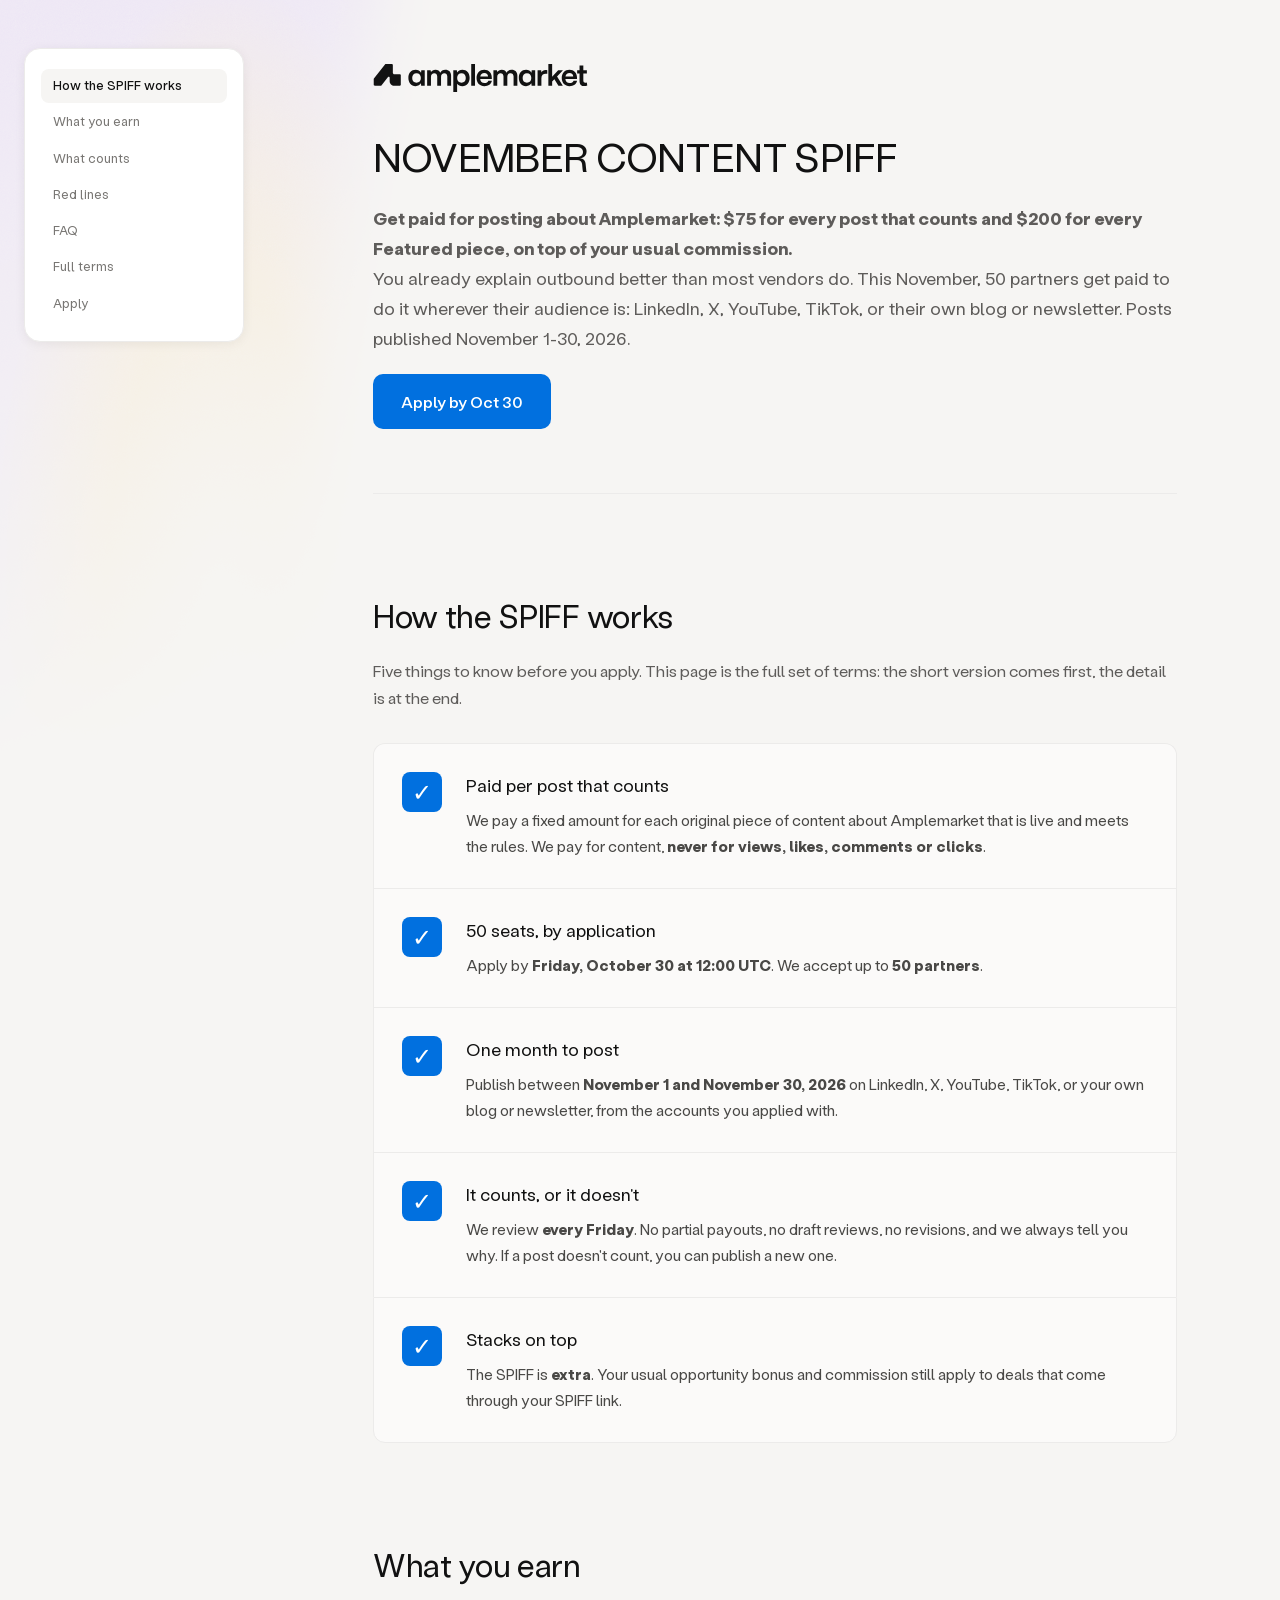
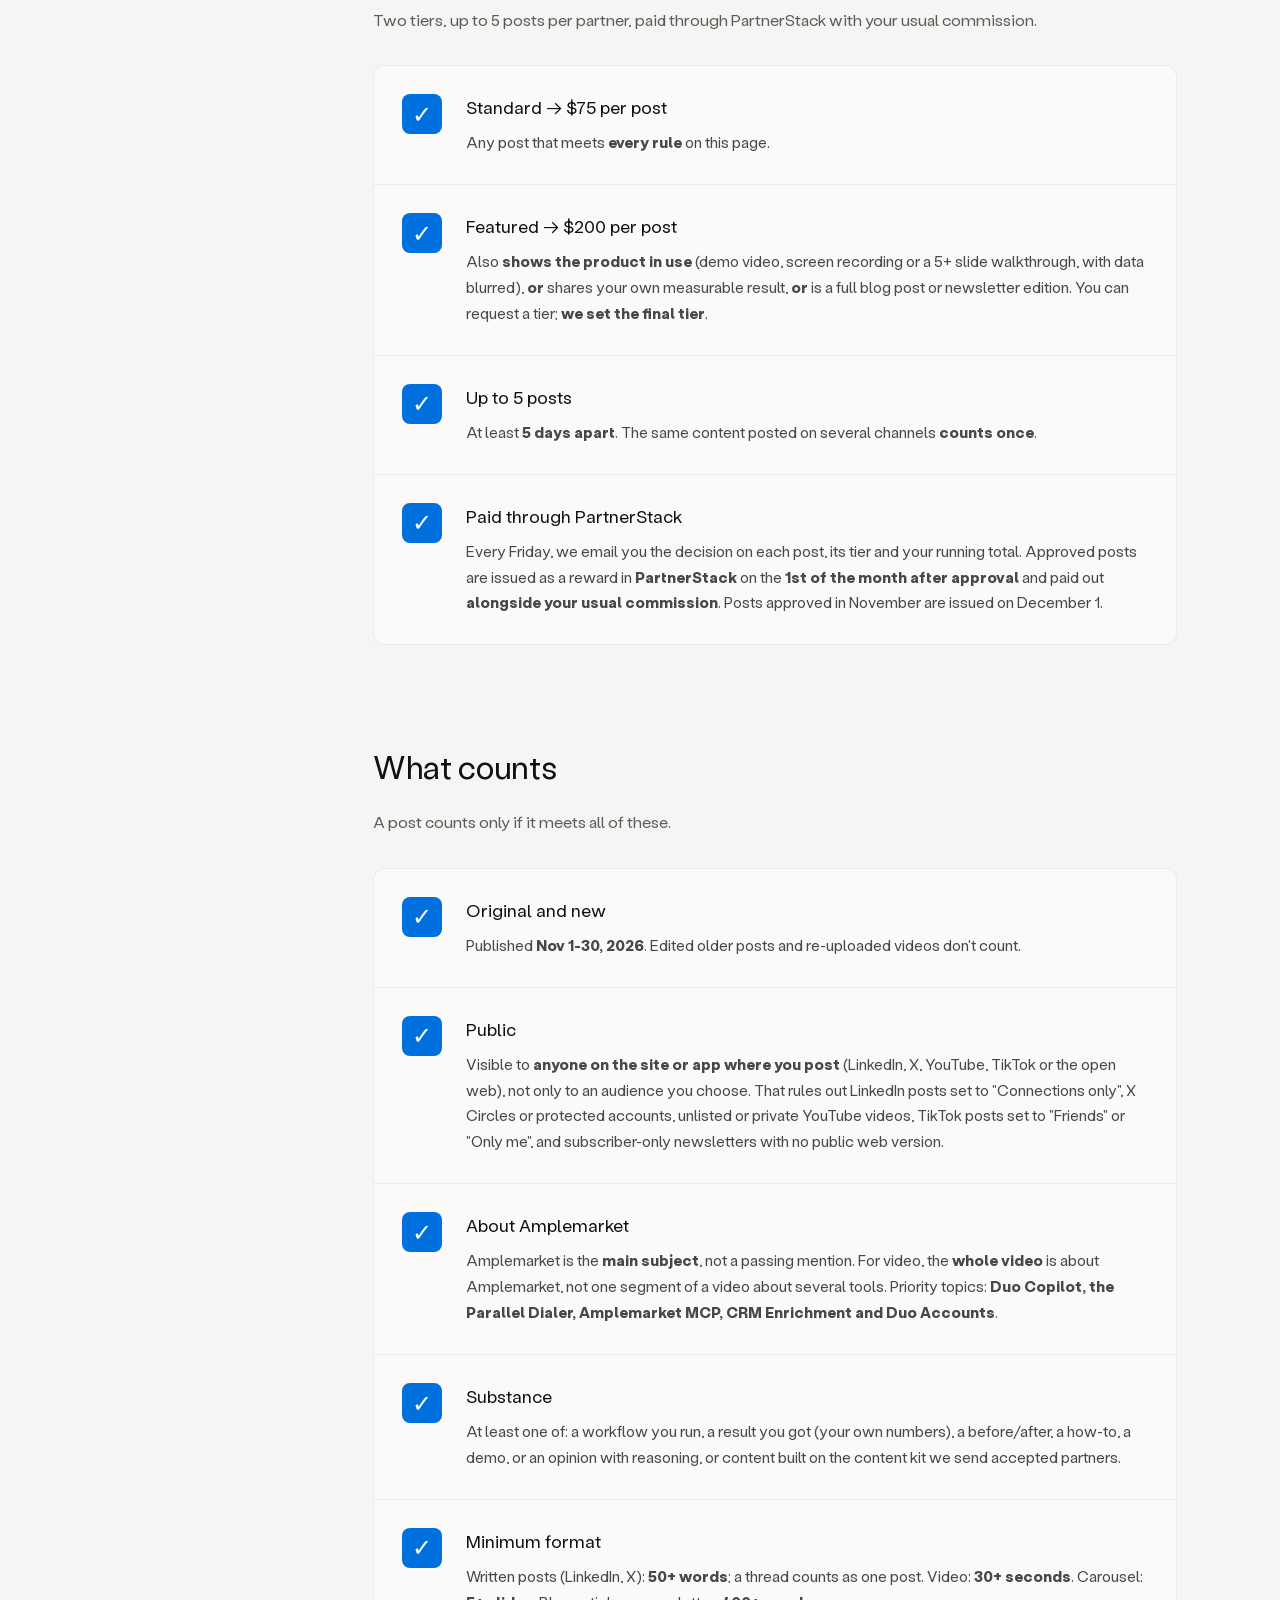
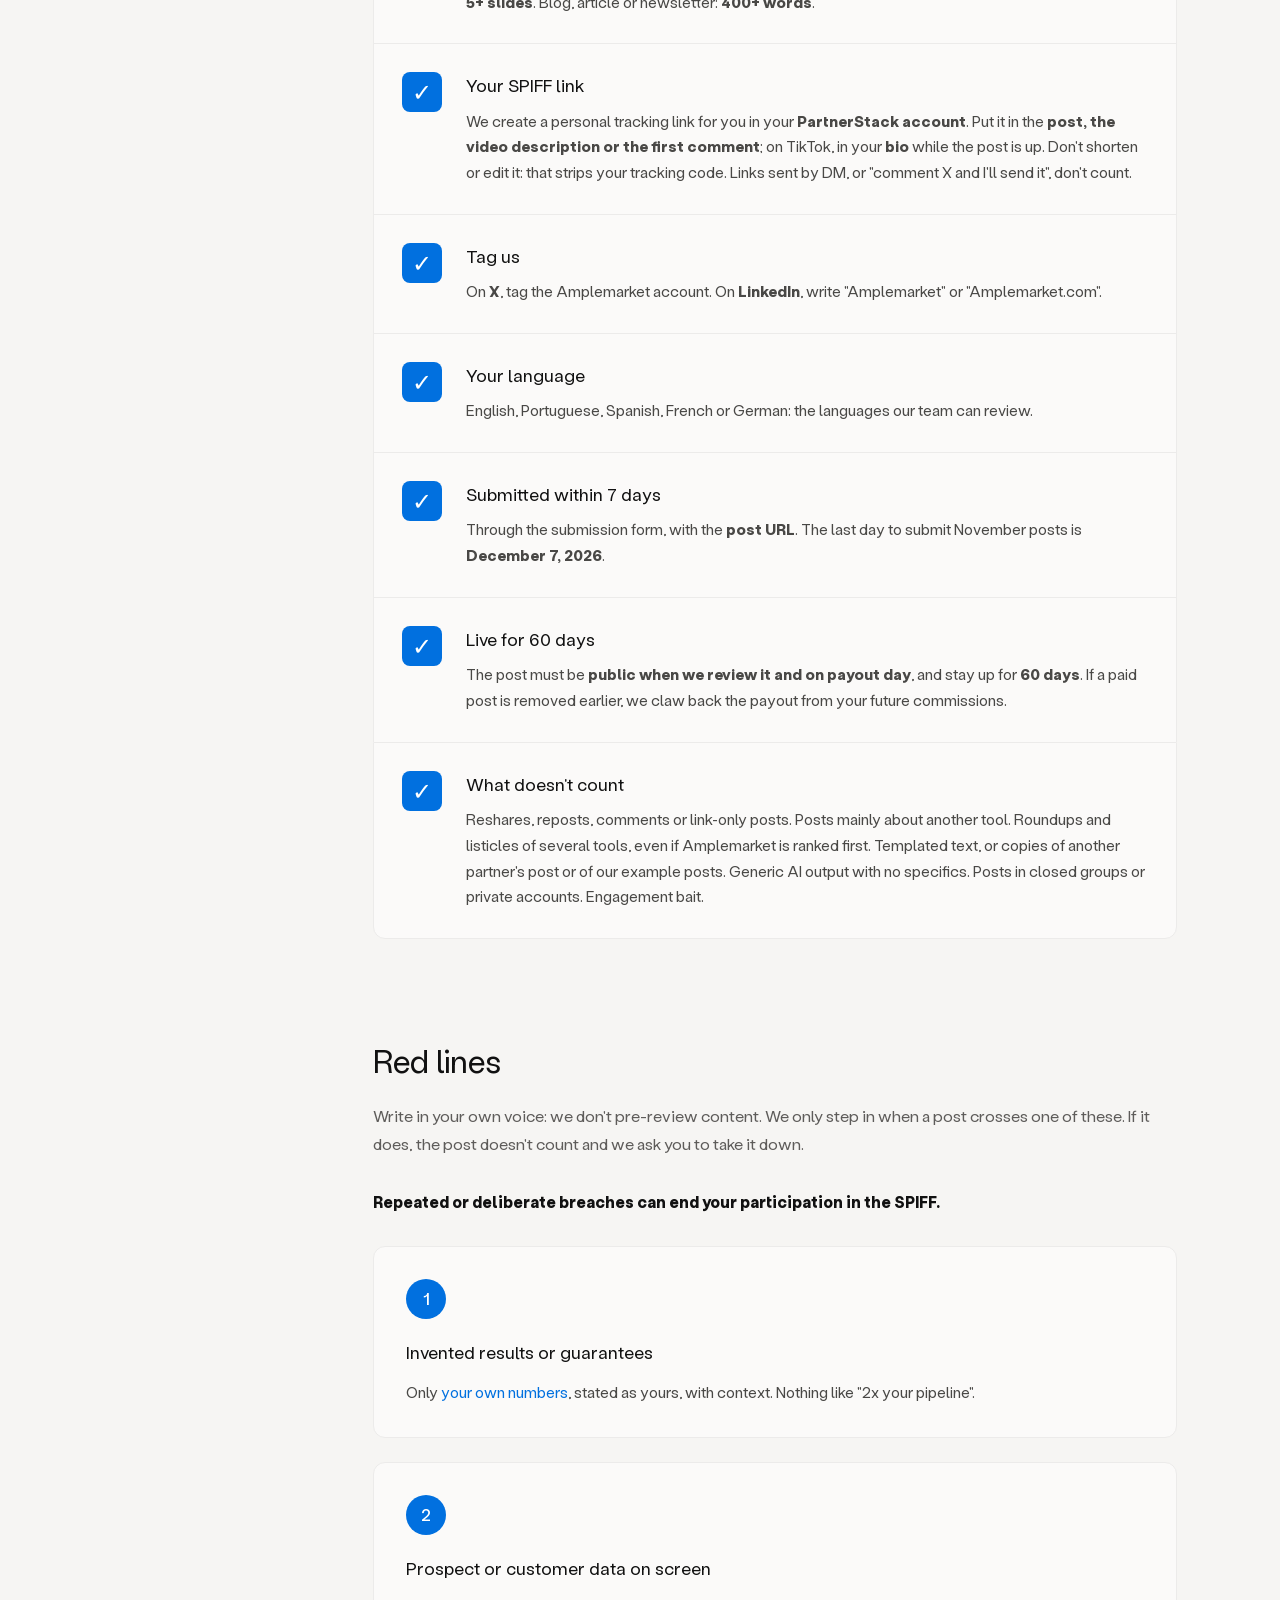
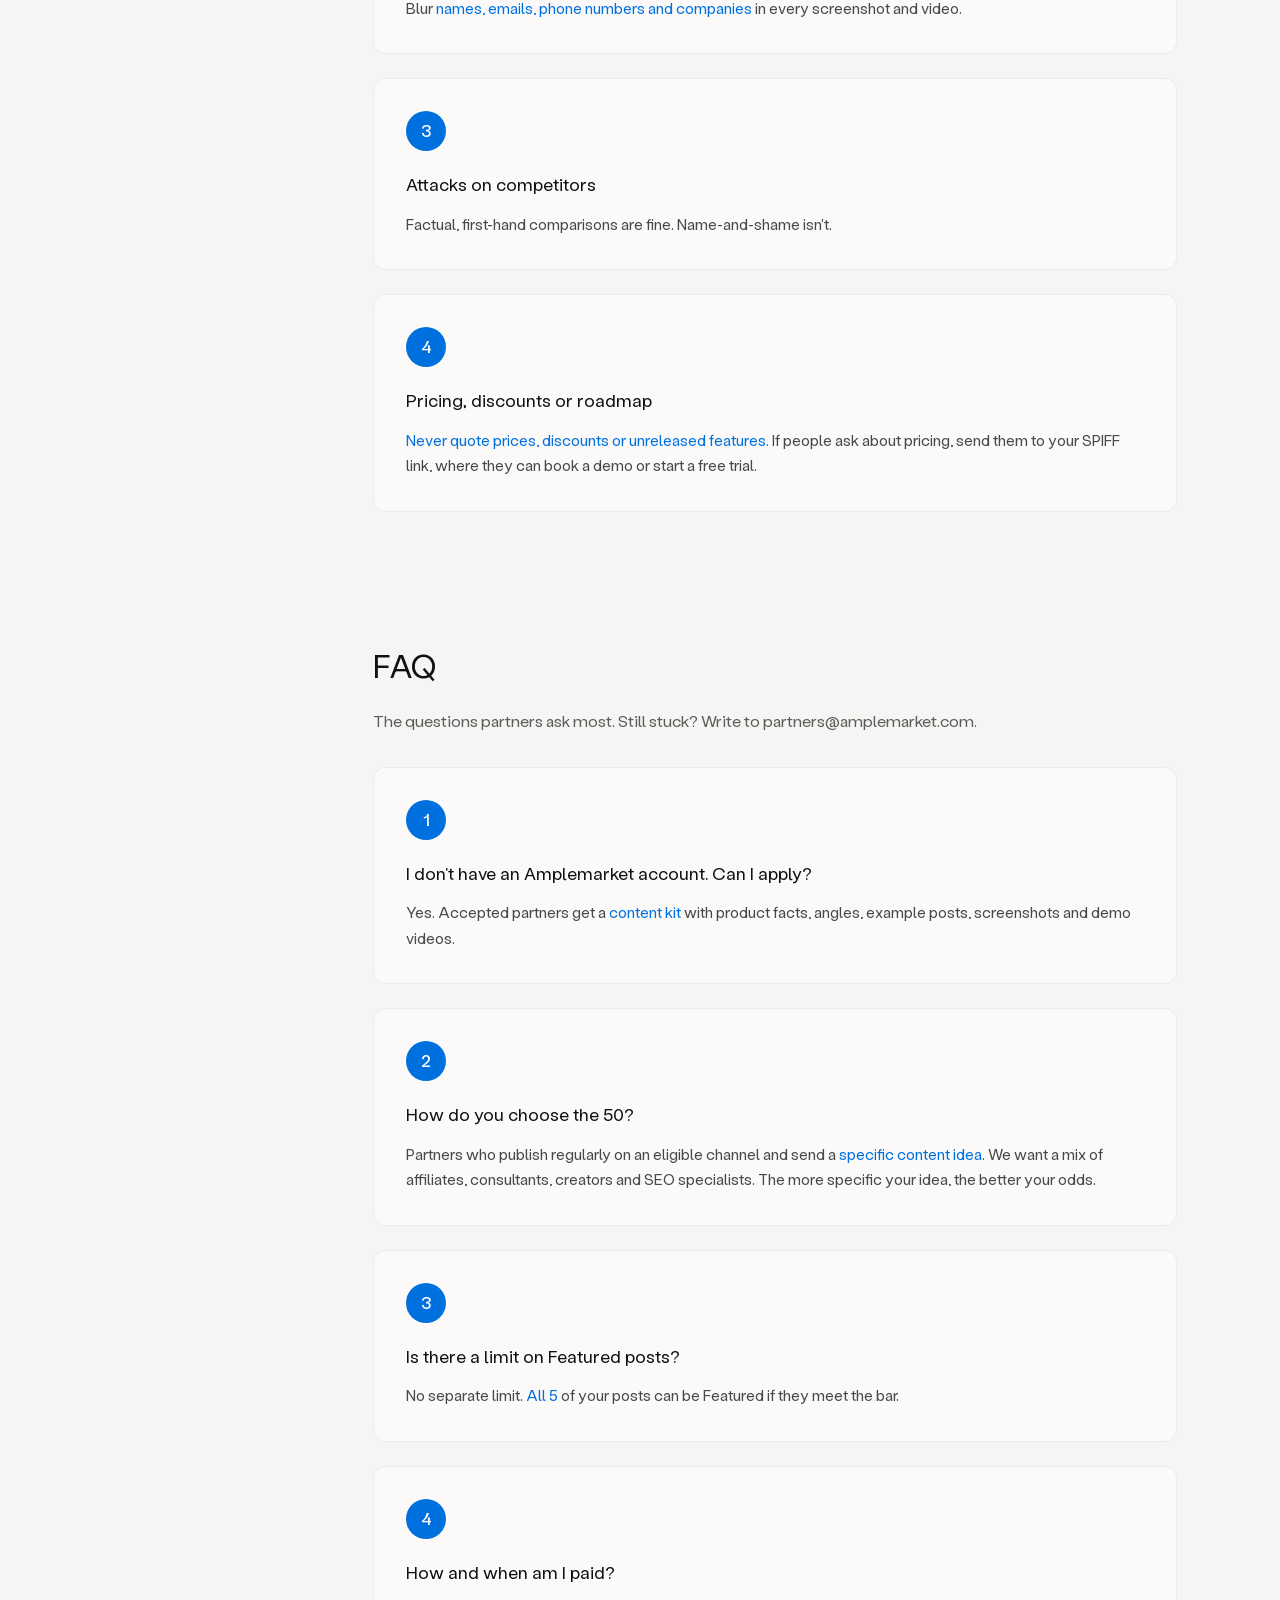
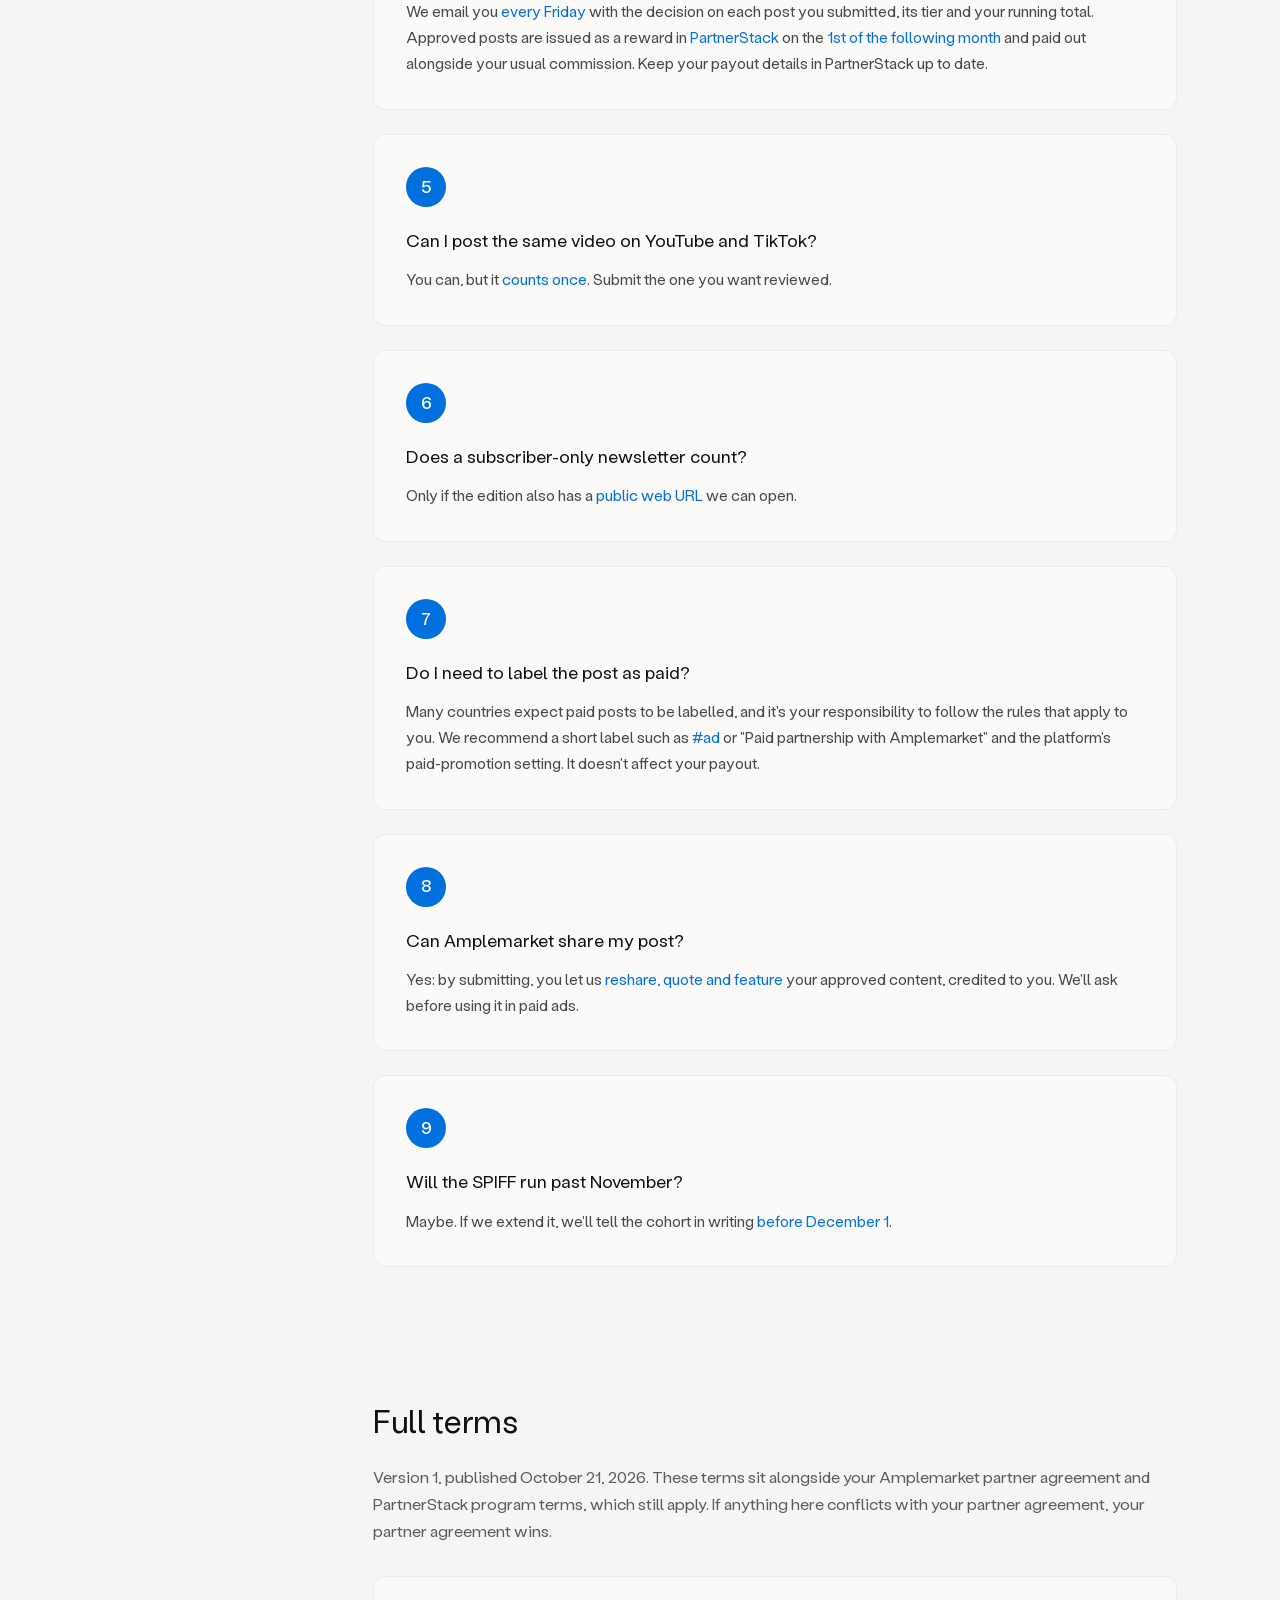
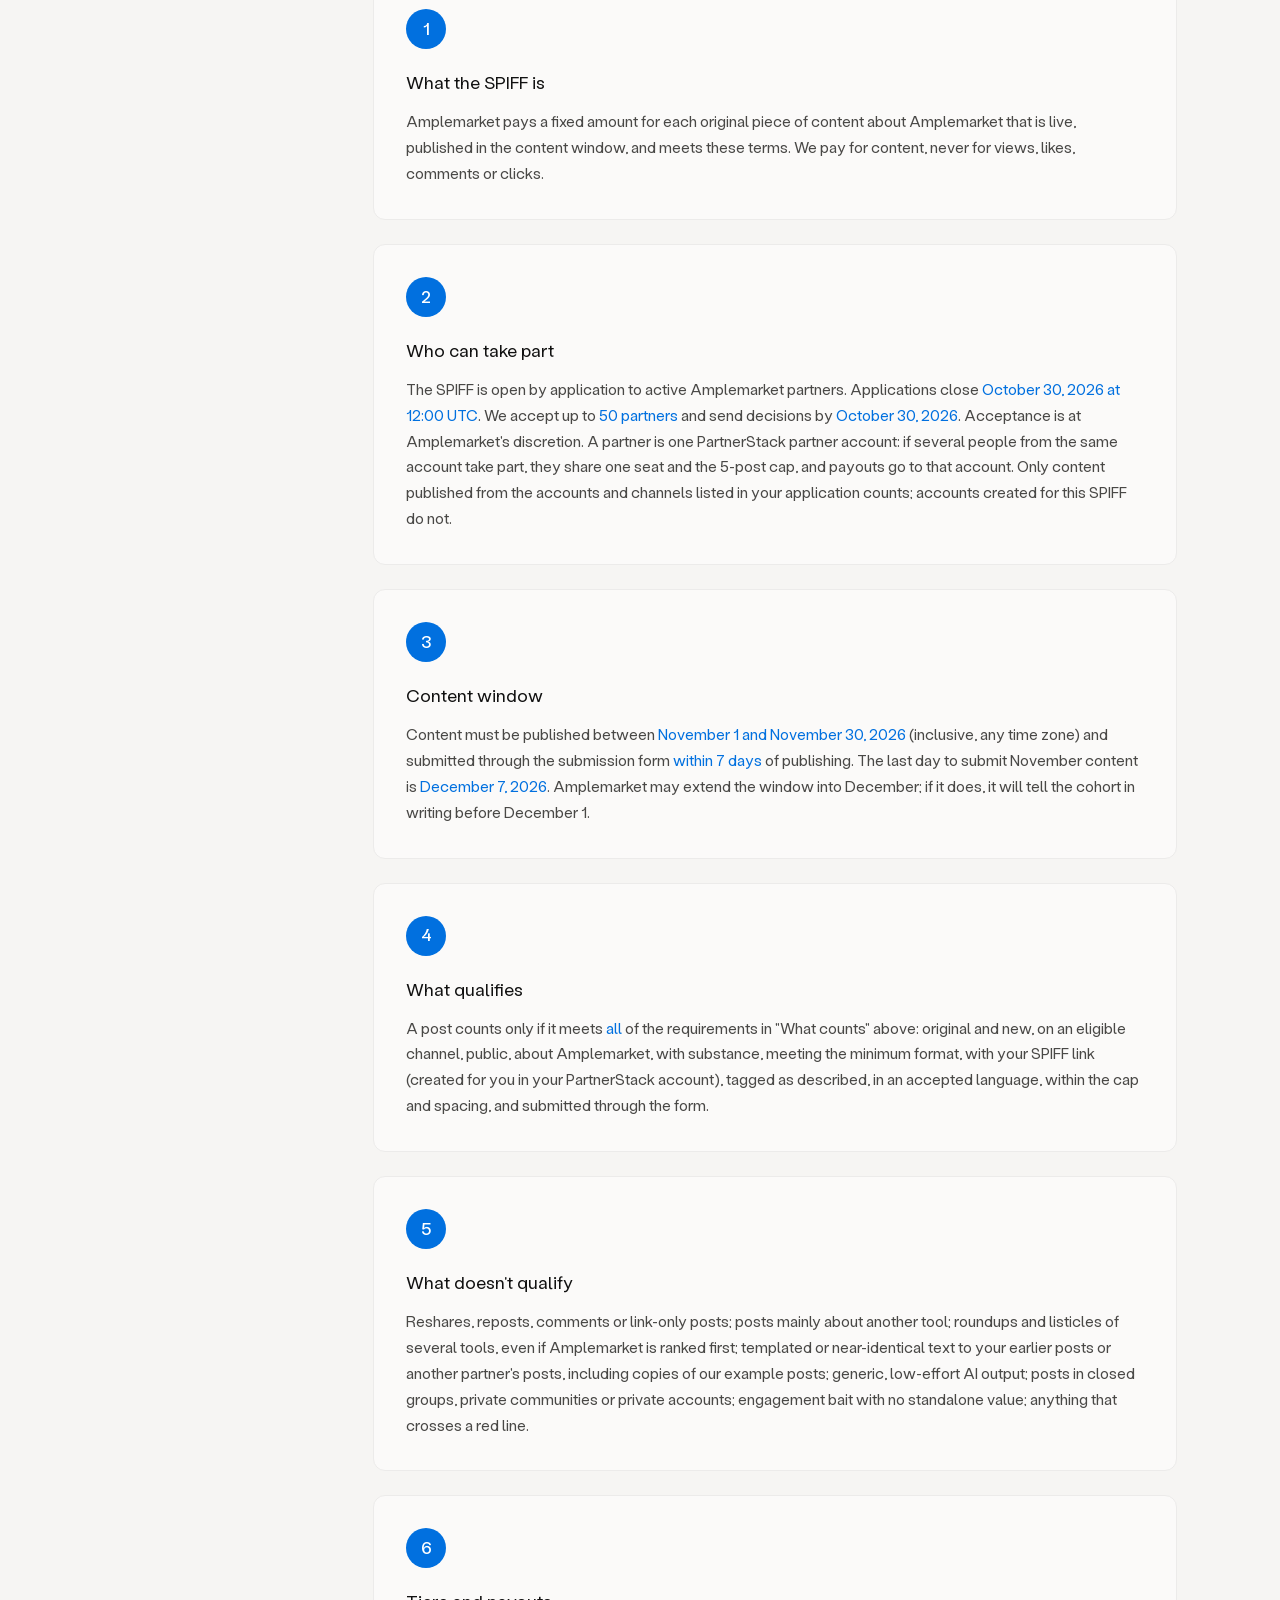
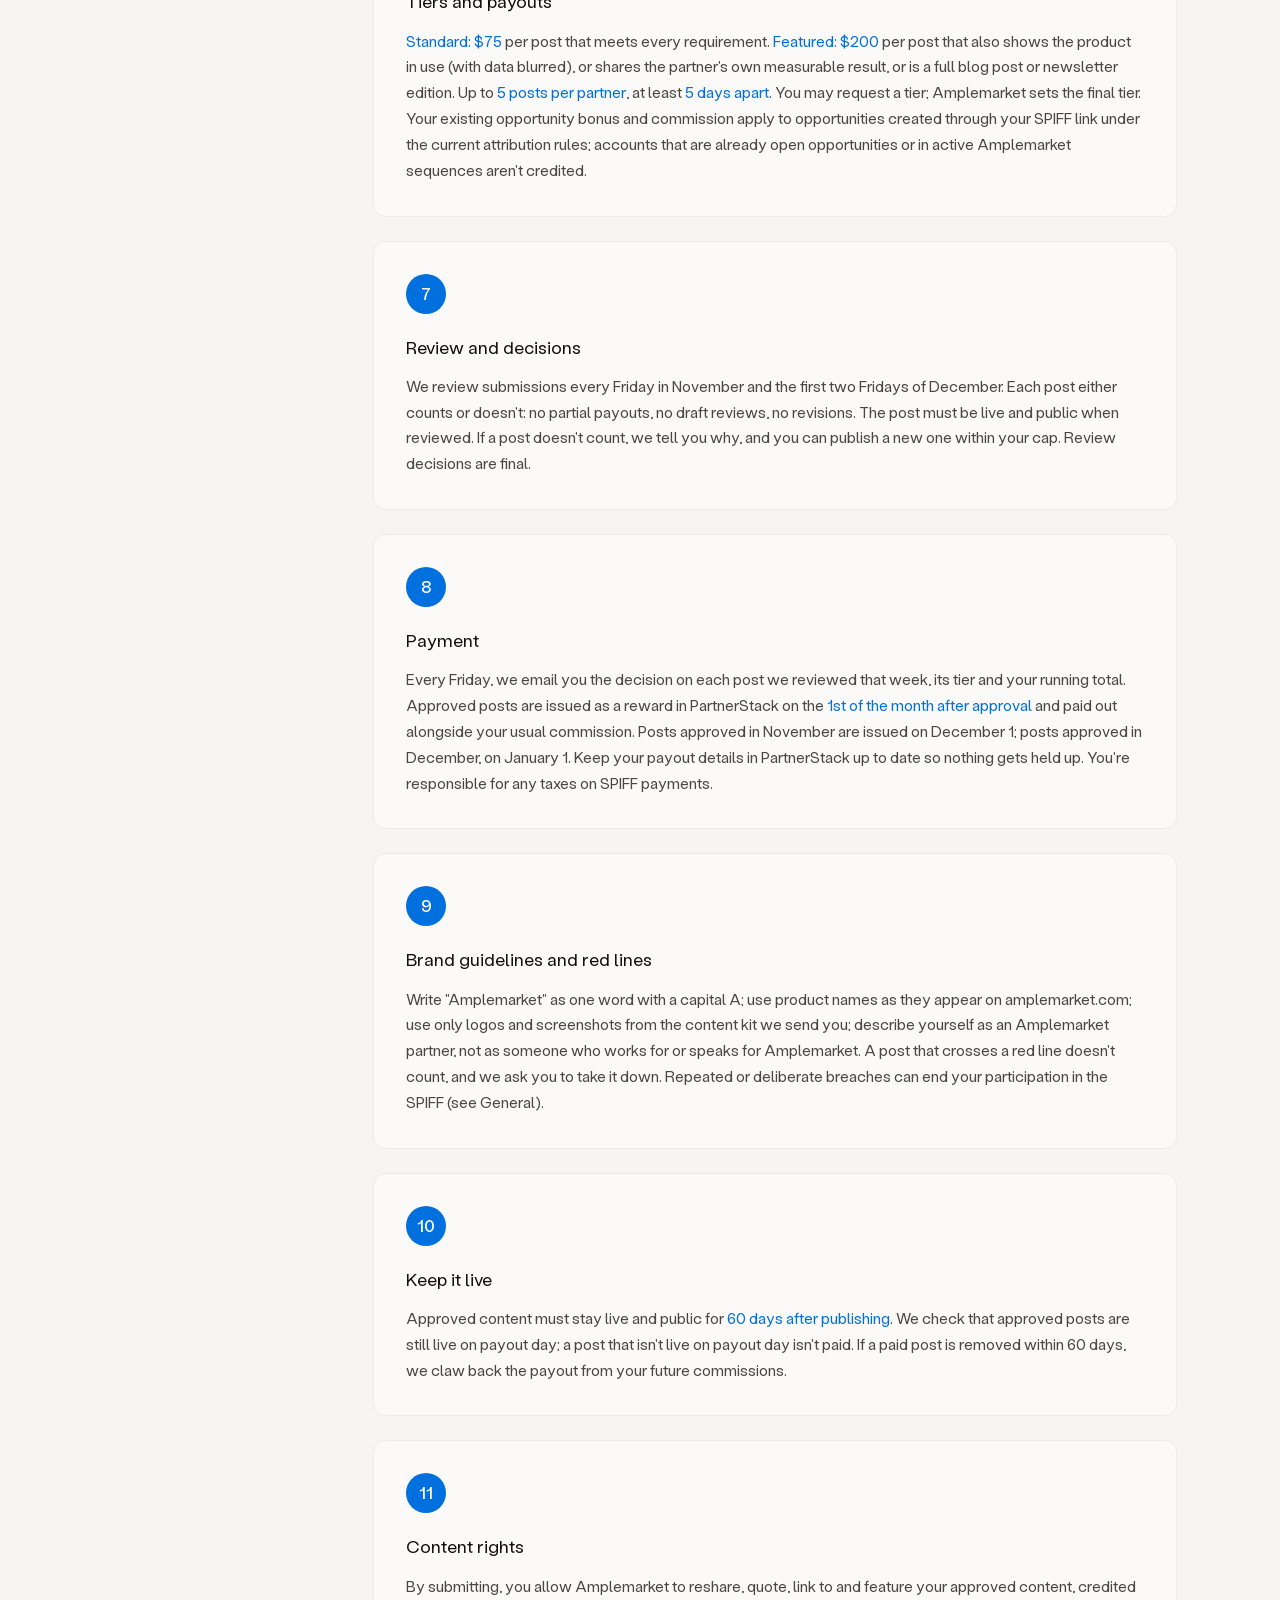
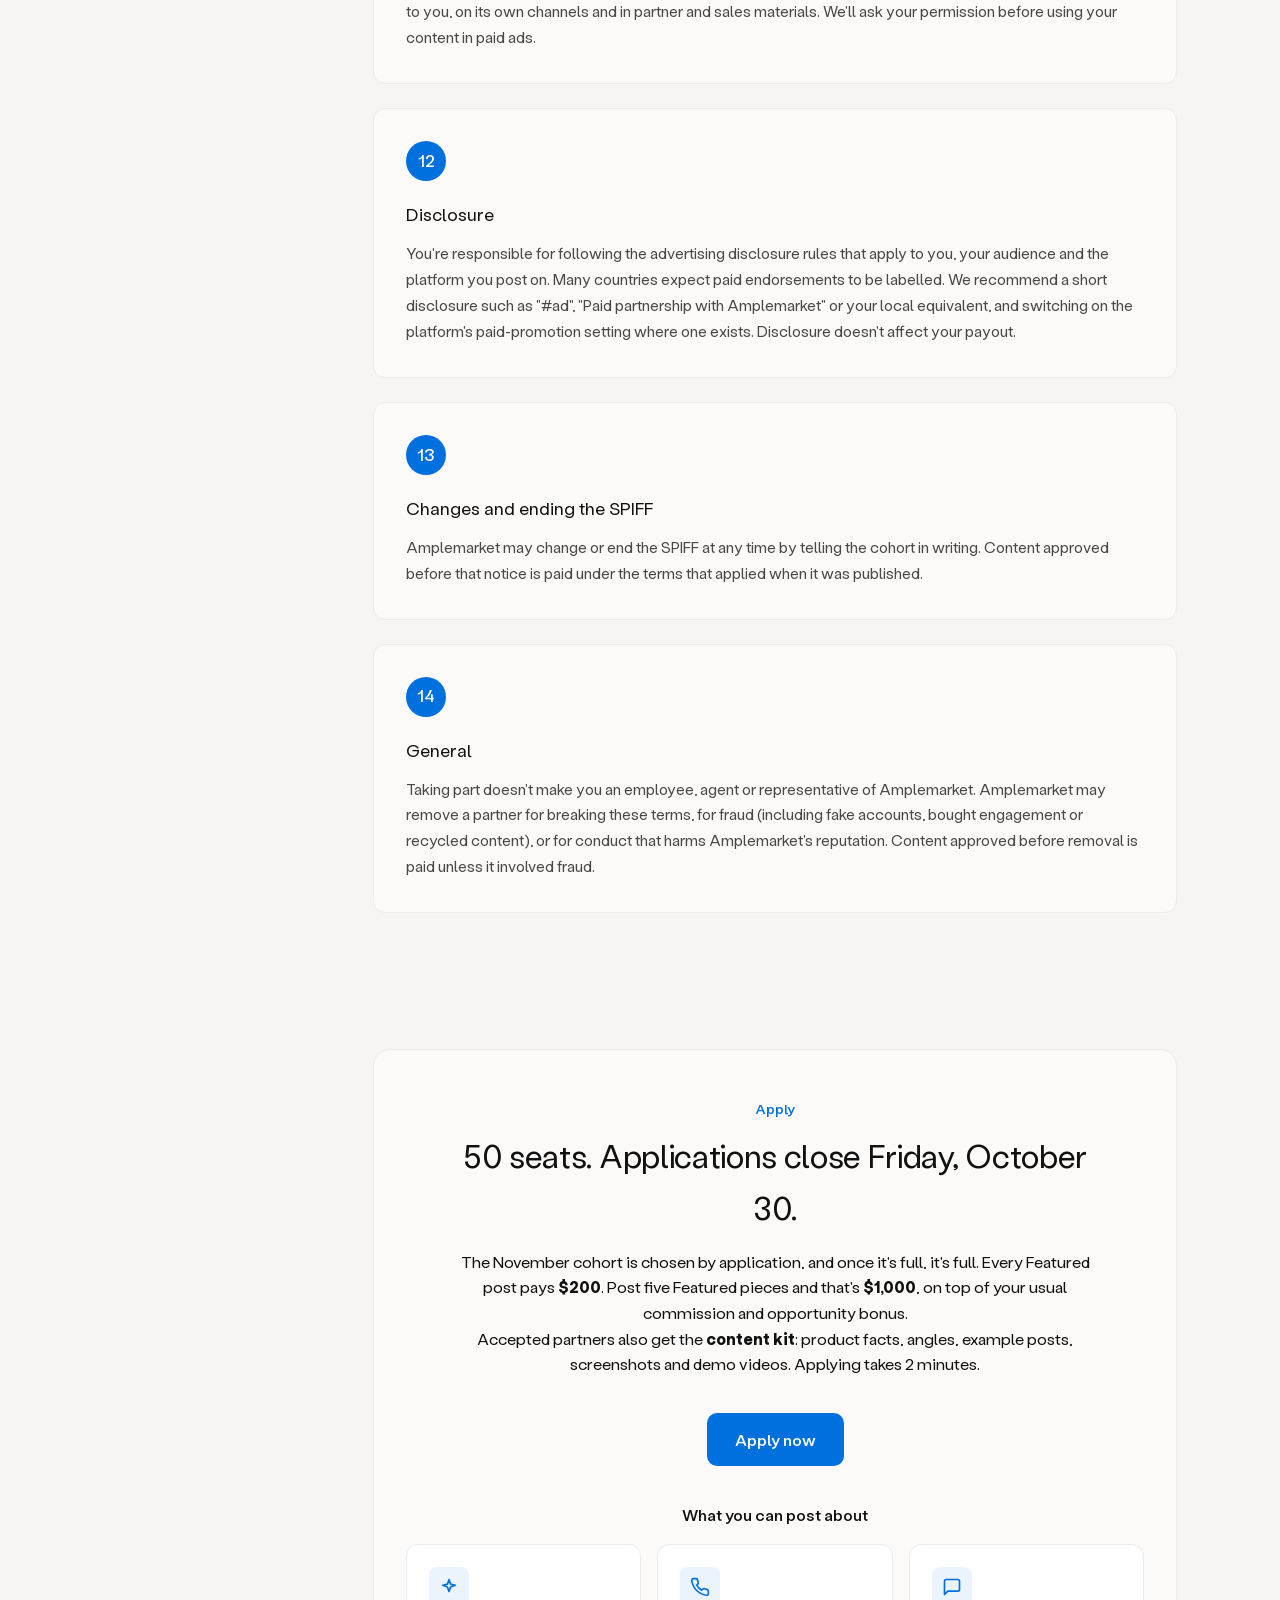
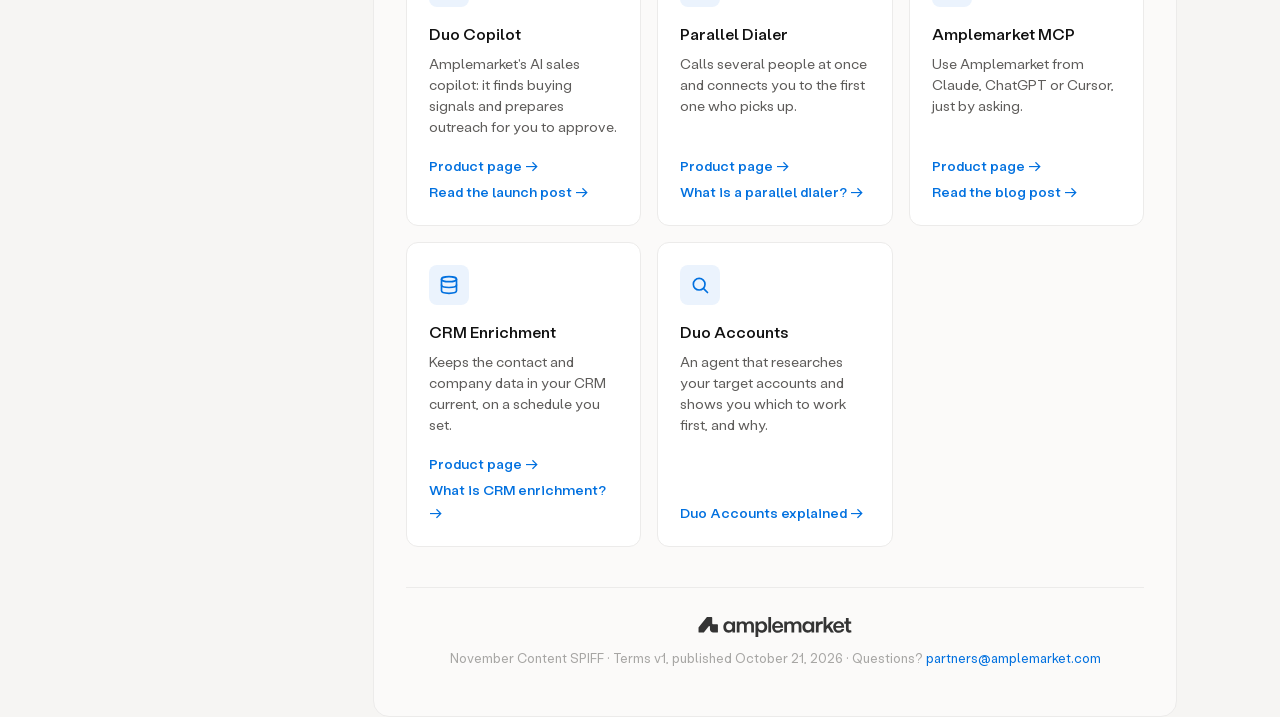
==== index.html @ 9fa19ad3 "November Content SPIFF terms page Co-Authored-By: Claude Opus 5.5 <noreply@anthropic.com> Claude-Ses" ====
<!DOCTYPE html>
<html lang="en">
<head>
    <meta charset="UTF-8">
    <meta name="viewport" content="width=device-width, initial-scale=1.0">
    <title>NOVEMBER CONTENT SPIFF | Amplemarket</title>
    <link rel="icon" href="images/favicon.svg" type="image/svg+xml">
    <link rel="stylesheet" href="styles.css">
</head>
<body>
    <!-- Floating Sidebar (fixed position, outside container) -->
    <nav class="sidebar">
        <div class="sidebar-nav">
            <a href="#part-1" class="nav-link">How the SPIFF works</a>
            <a href="#part-2" class="nav-link">What you earn</a>
            <a href="#part-3" class="nav-link">What counts</a>
            <a href="#part-4" class="nav-link">Red lines</a>
            <a href="#part-5" class="nav-link">FAQ</a>
            <a href="#part-6" class="nav-link">Full terms</a>
            <a href="#apply" class="nav-link">Apply</a>
        </div>
    </nav>

    <div class="container">
        <!-- Main Content -->
        <main>
            <!-- Header -->
            <header class="header">
                <div class="header-content">
                    <img src="images/am-logo.svg" alt="Amplemarket" class="header-logo">
                    <h1>NOVEMBER CONTENT SPIFF</h1>
                    <p><strong>Get paid for posting about Amplemarket: $75 for every post that counts and $200 for every Featured piece, on top of your usual commission.</strong></p>
                    <p>You already explain outbound better than most vendors do. This November, 50 partners get paid to do it wherever their audience is: LinkedIn, X, YouTube, TikTok, or their own blog or newsletter. Posts published November 1-30, 2026.</p>
                    <p style="margin-top:20px;"><a href="https://docs.google.com/forms/d/e/1FAIpQLSdPNeB5dNOGRBbBIIPgdiRvukiy955aVbxXAUyWPMQYVXCGZw/viewform" style="display:inline-block;background:#0170df;color:#FFFFFF;text-decoration:none;font-size:16px;font-weight:500;padding:14px 28px;border-radius:10px;">Apply by Oct 30</a></p>
                </div>
            </header>

            <!-- How the SPIFF works -->
            <section id="part-1">
                <h2>How the SPIFF works</h2>
                <p>Five things to know before you apply. This page is the full set of terms: the short version comes first, the detail is at the end.</p>

                <div class="checklist">
                    <div class="checklist-item">
                        <div class="checklist-icon">✓</div>
                        <div class="checklist-content">
                            <h3>Paid per post that counts</h3>
                            <p>We pay a fixed amount for each original piece of content about Amplemarket that is live and meets the rules. We pay for content, <strong>never for views, likes, comments or clicks</strong>.</p>
                        </div>
                    </div>

                    <div class="checklist-item">
                        <div class="checklist-icon">✓</div>
                        <div class="checklist-content">
                            <h3>50 seats, by application</h3>
                            <p>Apply by <strong>Friday, October 30 at 12:00 UTC</strong>. We accept up to <strong>50 partners</strong>.</p>
                        </div>
                    </div>

                    <div class="checklist-item">
                        <div class="checklist-icon">✓</div>
                        <div class="checklist-content">
                            <h3>One month to post</h3>
                            <p>Publish between <strong>November 1 and November 30, 2026</strong> on LinkedIn, X, YouTube, TikTok, or your own blog or newsletter, from the accounts you applied with.</p>
                        </div>
                    </div>

                    <div class="checklist-item">
                        <div class="checklist-icon">✓</div>
                        <div class="checklist-content">
                            <h3>It counts, or it doesn&#x27;t</h3>
                            <p>We review <strong>every Friday</strong>. No partial payouts, no draft reviews, no revisions, and we always tell you why. If a post doesn&#x27;t count, you can publish a new one.</p>
                        </div>
                    </div>

                    <div class="checklist-item">
                        <div class="checklist-icon">✓</div>
                        <div class="checklist-content">
                            <h3>Stacks on top</h3>
                            <p>The SPIFF is <strong>extra</strong>. Your usual opportunity bonus and commission still apply to deals that come through your SPIFF link.</p>
                        </div>
                    </div>
                </div>
            </section>

            <!-- What you earn -->
            <section id="part-2">
                <h2>What you earn</h2>
                <p>Two tiers, up to 5 posts per partner, paid through PartnerStack with your usual commission.</p>

                <div class="checklist">
                    <div class="checklist-item">
                        <div class="checklist-icon">✓</div>
                        <div class="checklist-content">
                            <h3>Standard → $75 per post</h3>
                            <p>Any post that meets <strong>every rule</strong> on this page.</p>
                        </div>
                    </div>

                    <div class="checklist-item">
                        <div class="checklist-icon">✓</div>
                        <div class="checklist-content">
                            <h3>Featured → $200 per post</h3>
                            <p>Also <strong>shows the product in use</strong> (demo video, screen recording or a 5+ slide walkthrough, with data blurred), <strong>or</strong> shares your own measurable result, <strong>or</strong> is a full blog post or newsletter edition. You can request a tier; <strong>we set the final tier</strong>.</p>
                        </div>
                    </div>

                    <div class="checklist-item">
                        <div class="checklist-icon">✓</div>
                        <div class="checklist-content">
                            <h3>Up to 5 posts</h3>
                            <p>At least <strong>5 days apart</strong>. The same content posted on several channels <strong>counts once</strong>.</p>
                        </div>
                    </div>

                    <div class="checklist-item">
                        <div class="checklist-icon">✓</div>
                        <div class="checklist-content">
                            <h3>Paid through PartnerStack</h3>
                            <p>Every Friday, we email you the decision on each post, its tier and your running total. Approved posts are issued as a reward in <strong>PartnerStack</strong> on the <strong>1st of the month after approval</strong> and paid out <strong>alongside your usual commission</strong>. Posts approved in November are issued on December 1.</p>
                        </div>
                    </div>
                </div>
            </section>

            <!-- What counts -->
            <section id="part-3">
                <h2>What counts</h2>
                <p>A post counts only if it meets all of these.</p>

                <div class="checklist">
                    <div class="checklist-item">
                        <div class="checklist-icon">✓</div>
                        <div class="checklist-content">
                            <h3>Original and new</h3>
                            <p>Published <strong>Nov 1-30, 2026</strong>. Edited older posts and re-uploaded videos don&#x27;t count.</p>
                        </div>
                    </div>

                    <div class="checklist-item">
                        <div class="checklist-icon">✓</div>
                        <div class="checklist-content">
                            <h3>Public</h3>
                            <p>Visible to <strong>anyone on the site or app where you post</strong> (LinkedIn, X, YouTube, TikTok or the open web), not only to an audience you choose. That rules out LinkedIn posts set to &quot;Connections only&quot;, X Circles or protected accounts, unlisted or private YouTube videos, TikTok posts set to &quot;Friends&quot; or &quot;Only me&quot;, and subscriber-only newsletters with no public web version.</p>
                        </div>
                    </div>

                    <div class="checklist-item">
                        <div class="checklist-icon">✓</div>
                        <div class="checklist-content">
                            <h3>About Amplemarket</h3>
                            <p>Amplemarket is the <strong>main subject</strong>, not a passing mention. For video, the <strong>whole video</strong> is about Amplemarket, not one segment of a video about several tools. Priority topics: <strong>Duo Copilot, the Parallel Dialer, Amplemarket MCP, CRM Enrichment and Duo Accounts</strong>.</p>
                        </div>
                    </div>

                    <div class="checklist-item">
                        <div class="checklist-icon">✓</div>
                        <div class="checklist-content">
                            <h3>Substance</h3>
                            <p>At least one of: a workflow you run, a result you got (your own numbers), a before/after, a how-to, a demo, or an opinion with reasoning, or content built on the content kit we send accepted partners.</p>
                        </div>
                    </div>

                    <div class="checklist-item">
                        <div class="checklist-icon">✓</div>
                        <div class="checklist-content">
                            <h3>Minimum format</h3>
                            <p>Written posts (LinkedIn, X): <strong>50+ words</strong>; a thread counts as one post. Video: <strong>30+ seconds</strong>. Carousel: <strong>5+ slides</strong>. Blog, article or newsletter: <strong>400+ words</strong>.</p>
                        </div>
                    </div>

                    <div class="checklist-item">
                        <div class="checklist-icon">✓</div>
                        <div class="checklist-content">
                            <h3>Your SPIFF link</h3>
                            <p>We create a personal tracking link for you in your <strong>PartnerStack account</strong>. Put it in the <strong>post, the video description or the first comment</strong>; on TikTok, in your <strong>bio</strong> while the post is up. Don&#x27;t shorten or edit it: that strips your tracking code. Links sent by DM, or &quot;comment X and I&#x27;ll send it&quot;, don&#x27;t count.</p>
                        </div>
                    </div>

                    <div class="checklist-item">
                        <div class="checklist-icon">✓</div>
                        <div class="checklist-content">
                            <h3>Tag us</h3>
                            <p>On <strong>X</strong>, tag the Amplemarket account. On <strong>LinkedIn</strong>, write &quot;Amplemarket&quot; or &quot;Amplemarket.com&quot;.</p>
                        </div>
                    </div>

                    <div class="checklist-item">
                        <div class="checklist-icon">✓</div>
                        <div class="checklist-content">
                            <h3>Your language</h3>
                            <p>English, Portuguese, Spanish, French or German: the languages our team can review.</p>
                        </div>
                    </div>

                    <div class="checklist-item">
                        <div class="checklist-icon">✓</div>
                        <div class="checklist-content">
                            <h3>Submitted within 7 days</h3>
                            <p>Through the submission form, with the <strong>post URL</strong>. The last day to submit November posts is <strong>December 7, 2026</strong>.</p>
                        </div>
                    </div>

                    <div class="checklist-item">
                        <div class="checklist-icon">✓</div>
                        <div class="checklist-content">
                            <h3>Live for 60 days</h3>
                            <p>The post must be <strong>public when we review it and on payout day</strong>, and stay up for <strong>60 days</strong>. If a paid post is removed earlier, we claw back the payout from your future commissions.</p>
                        </div>
                    </div>

                    <div class="checklist-item">
                        <div class="checklist-icon">✓</div>
                        <div class="checklist-content">
                            <h3>What doesn&#x27;t count</h3>
                            <p>Reshares, reposts, comments or link-only posts. Posts mainly about another tool. Roundups and listicles of several tools, even if Amplemarket is ranked first. Templated text, or copies of another partner&#x27;s post or of our example posts. Generic AI output with no specifics. Posts in closed groups or private accounts. Engagement bait.</p>
                        </div>
                    </div>
                </div>
            </section>

            <!-- Red lines -->
            <section id="part-4">
                <h2>Red lines</h2>
                <p>Write in your own voice: we don&#x27;t pre-review content. We only step in when a post crosses one of these. If it does, the post doesn&#x27;t count and we ask you to take it down.</p>
                <p style="margin-bottom:32px;"><strong>Repeated or deliberate breaches can end your participation in the SPIFF.</strong></p>

                <div class="foundations-grid">
                    <article class="foundation-card">
                        <div class="card-number">1</div>
                        <h3>Invented results or guarantees</h3>
                        <p>Only <strong>your own numbers</strong>, stated as yours, with context. Nothing like &quot;2x your pipeline&quot;.</p>
                    </article>

                    <article class="foundation-card">
                        <div class="card-number">2</div>
                        <h3>Prospect or customer data on screen</h3>
                        <p>Blur <strong>names, emails, phone numbers and companies</strong> in every screenshot and video.</p>
                    </article>

                    <article class="foundation-card">
                        <div class="card-number">3</div>
                        <h3>Attacks on competitors</h3>
                        <p>Factual, first-hand comparisons are fine. Name-and-shame isn&#x27;t.</p>
                    </article>

                    <article class="foundation-card">
                        <div class="card-number">4</div>
                        <h3>Pricing, discounts or roadmap</h3>
                        <p><strong>Never quote prices, discounts or unreleased features.</strong> If people ask about pricing, send them to your SPIFF link, where they can book a demo or start a free trial.</p>
                    </article>
                </div>
            </section>

            <!-- FAQ -->
            <section id="part-5">
                <h2>FAQ</h2>
                <p>The questions partners ask most. Still stuck? Write to partners@amplemarket.com.</p>

                <div class="foundations-grid">
                    <article class="foundation-card">
                        <div class="card-number">1</div>
                        <h3>I don&#x27;t have an Amplemarket account. Can I apply?</h3>
                        <p>Yes. Accepted partners get a <strong>content kit</strong> with product facts, angles, example posts, screenshots and demo videos.</p>
                    </article>

                    <article class="foundation-card">
                        <div class="card-number">2</div>
                        <h3>How do you choose the 50?</h3>
                        <p>Partners who publish regularly on an eligible channel and send a <strong>specific content idea</strong>. We want a mix of affiliates, consultants, creators and SEO specialists. The more specific your idea, the better your odds.</p>
                    </article>

                    <article class="foundation-card">
                        <div class="card-number">3</div>
                        <h3>Is there a limit on Featured posts?</h3>
                        <p>No separate limit. <strong>All 5</strong> of your posts can be Featured if they meet the bar.</p>
                    </article>

                    <article class="foundation-card">
                        <div class="card-number">4</div>
                        <h3>How and when am I paid?</h3>
                        <p>We email you <strong>every Friday</strong> with the decision on each post you submitted, its tier and your running total. Approved posts are issued as a reward in <strong>PartnerStack</strong> on the <strong>1st of the following month</strong> and paid out alongside your usual commission. Keep your payout details in PartnerStack up to date.</p>
                    </article>

                    <article class="foundation-card">
                        <div class="card-number">5</div>
                        <h3>Can I post the same video on YouTube and TikTok?</h3>
                        <p>You can, but it <strong>counts once</strong>. Submit the one you want reviewed.</p>
                    </article>

                    <article class="foundation-card">
                        <div class="card-number">6</div>
                        <h3>Does a subscriber-only newsletter count?</h3>
                        <p>Only if the edition also has a <strong>public web URL</strong> we can open.</p>
                    </article>

                    <article class="foundation-card">
                        <div class="card-number">7</div>
                        <h3>Do I need to label the post as paid?</h3>
                        <p>Many countries expect paid posts to be labelled, and it&#x27;s your responsibility to follow the rules that apply to you. We recommend a short label such as <strong>#ad</strong> or &quot;Paid partnership with Amplemarket&quot; and the platform&#x27;s paid-promotion setting. It doesn&#x27;t affect your payout.</p>
                    </article>

                    <article class="foundation-card">
                        <div class="card-number">8</div>
                        <h3>Can Amplemarket share my post?</h3>
                        <p>Yes: by submitting, you let us <strong>reshare, quote and feature</strong> your approved content, credited to you. We&#x27;ll ask before using it in paid ads.</p>
                    </article>

                    <article class="foundation-card">
                        <div class="card-number">9</div>
                        <h3>Will the SPIFF run past November?</h3>
                        <p>Maybe. If we extend it, we&#x27;ll tell the cohort in writing <strong>before December 1</strong>.</p>
                    </article>
                </div>
            </section>

            <!-- Full terms -->
            <section id="part-6">
                <h2>Full terms</h2>
                <p>Version 1, published October 21, 2026. These terms sit alongside your Amplemarket partner agreement and PartnerStack program terms, which still apply. If anything here conflicts with your partner agreement, your partner agreement wins.</p>

                <div class="foundations-grid">
                    <article class="foundation-card">
                        <div class="card-number">1</div>
                        <h3>What the SPIFF is</h3>
                        <p>Amplemarket pays a fixed amount for each original piece of content about Amplemarket that is live, published in the content window, and meets these terms. We pay for content, never for views, likes, comments or clicks.</p>
                    </article>

                    <article class="foundation-card">
                        <div class="card-number">2</div>
                        <h3>Who can take part</h3>
                        <p>The SPIFF is open by application to active Amplemarket partners. Applications close <strong>October 30, 2026 at 12:00 UTC</strong>. We accept up to <strong>50 partners</strong> and send decisions by <strong>October 30, 2026</strong>. Acceptance is at Amplemarket&#x27;s discretion. A partner is one PartnerStack partner account: if several people from the same account take part, they share one seat and the 5-post cap, and payouts go to that account. Only content published from the accounts and channels listed in your application counts; accounts created for this SPIFF do not.</p>
                    </article>

                    <article class="foundation-card">
                        <div class="card-number">3</div>
                        <h3>Content window</h3>
                        <p>Content must be published between <strong>November 1 and November 30, 2026</strong> (inclusive, any time zone) and submitted through the submission form <strong>within 7 days</strong> of publishing. The last day to submit November content is <strong>December 7, 2026</strong>. Amplemarket may extend the window into December; if it does, it will tell the cohort in writing before December 1.</p>
                    </article>

                    <article class="foundation-card">
                        <div class="card-number">4</div>
                        <h3>What qualifies</h3>
                        <p>A post counts only if it meets <strong>all</strong> of the requirements in &quot;What counts&quot; above: original and new, on an eligible channel, public, about Amplemarket, with substance, meeting the minimum format, with your SPIFF link (created for you in your PartnerStack account), tagged as described, in an accepted language, within the cap and spacing, and submitted through the form.</p>
                    </article>

                    <article class="foundation-card">
                        <div class="card-number">5</div>
                        <h3>What doesn&#x27;t qualify</h3>
                        <p>Reshares, reposts, comments or link-only posts; posts mainly about another tool; roundups and listicles of several tools, even if Amplemarket is ranked first; templated or near-identical text to your earlier posts or another partner&#x27;s posts, including copies of our example posts; generic, low-effort AI output; posts in closed groups, private communities or private accounts; engagement bait with no standalone value; anything that crosses a red line.</p>
                    </article>

                    <article class="foundation-card">
                        <div class="card-number">6</div>
                        <h3>Tiers and payouts</h3>
                        <p><strong>Standard: $75</strong> per post that meets every requirement. <strong>Featured: $200</strong> per post that also shows the product in use (with data blurred), or shares the partner&#x27;s own measurable result, or is a full blog post or newsletter edition. Up to <strong>5 posts per partner</strong>, at least <strong>5 days apart</strong>. You may request a tier; Amplemarket sets the final tier. Your existing opportunity bonus and commission apply to opportunities created through your SPIFF link under the current attribution rules; accounts that are already open opportunities or in active Amplemarket sequences aren&#x27;t credited.</p>
                    </article>

                    <article class="foundation-card">
                        <div class="card-number">7</div>
                        <h3>Review and decisions</h3>
                        <p>We review submissions every Friday in November and the first two Fridays of December. Each post either counts or doesn&#x27;t: no partial payouts, no draft reviews, no revisions. The post must be live and public when reviewed. If a post doesn&#x27;t count, we tell you why, and you can publish a new one within your cap. Review decisions are final.</p>
                    </article>

                    <article class="foundation-card">
                        <div class="card-number">8</div>
                        <h3>Payment</h3>
                        <p>Every Friday, we email you the decision on each post we reviewed that week, its tier and your running total. Approved posts are issued as a reward in PartnerStack on the <strong>1st of the month after approval</strong> and paid out alongside your usual commission. Posts approved in November are issued on December 1; posts approved in December, on January 1. Keep your payout details in PartnerStack up to date so nothing gets held up. You&#x27;re responsible for any taxes on SPIFF payments.</p>
                    </article>

                    <article class="foundation-card">
                        <div class="card-number">9</div>
                        <h3>Brand guidelines and red lines</h3>
                        <p>Write &quot;Amplemarket&quot; as one word with a capital A; use product names as they appear on amplemarket.com; use only logos and screenshots from the content kit we send you; describe yourself as an Amplemarket partner, not as someone who works for or speaks for Amplemarket. A post that crosses a red line doesn&#x27;t count, and we ask you to take it down. Repeated or deliberate breaches can end your participation in the SPIFF (see General).</p>
                    </article>

                    <article class="foundation-card">
                        <div class="card-number">10</div>
                        <h3>Keep it live</h3>
                        <p>Approved content must stay live and public for <strong>60 days after publishing</strong>. We check that approved posts are still live on payout day; a post that isn&#x27;t live on payout day isn&#x27;t paid. If a paid post is removed within 60 days, we claw back the payout from your future commissions.</p>
                    </article>

                    <article class="foundation-card">
                        <div class="card-number">11</div>
                        <h3>Content rights</h3>
                        <p>By submitting, you allow Amplemarket to reshare, quote, link to and feature your approved content, credited to you, on its own channels and in partner and sales materials. We&#x27;ll ask your permission before using your content in paid ads.</p>
                    </article>

                    <article class="foundation-card">
                        <div class="card-number">12</div>
                        <h3>Disclosure</h3>
                        <p>You&#x27;re responsible for following the advertising disclosure rules that apply to you, your audience and the platform you post on. Many countries expect paid endorsements to be labelled. We recommend a short disclosure such as &quot;#ad&quot;, &quot;Paid partnership with Amplemarket&quot; or your local equivalent, and switching on the platform&#x27;s paid-promotion setting where one exists. Disclosure doesn&#x27;t affect your payout.</p>
                    </article>

                    <article class="foundation-card">
                        <div class="card-number">13</div>
                        <h3>Changes and ending the SPIFF</h3>
                        <p>Amplemarket may change or end the SPIFF at any time by telling the cohort in writing. Content approved before that notice is paid under the terms that applied when it was published.</p>
                    </article>

                    <article class="foundation-card">
                        <div class="card-number">14</div>
                        <h3>General</h3>
                        <p>Taking part doesn&#x27;t make you an employee, agent or representative of Amplemarket. Amplemarket may remove a partner for breaking these terms, for fraud (including fake accounts, bought engagement or recycled content), or for conduct that harms Amplemarket&#x27;s reputation. Content approved before removal is paid unless it involved fraud.</p>
                    </article>
                </div>
            </section>
            <!-- Apply -->
            <section id="apply" style="background:#FBFAF9;border:1px solid #ECEBEA;border-radius:16px;margin-top:56px;padding:48px 32px;">
                <div style="text-align:center;max-width:660px;margin:0 auto 36px;">
                    <div style="color:#0170df;font-size:14px;font-weight:500;margin-bottom:10px;">Apply</div>
                    <h2>50 seats. Applications close Friday, October 30.</h2>
                    <p>The November cohort is chosen by application, and once it's full, it's full. Every Featured post pays <strong>$200</strong>. Post five Featured pieces and that's <strong>$1,000</strong>, on top of your usual commission and opportunity bonus.</p>
                    <p>Accepted partners also get the <strong>content kit</strong>: product facts, angles, example posts, screenshots and demo videos. Applying takes 2 minutes.</p>
                </div>
                <div style="text-align:center;margin:0 0 36px;">
                    <a href="https://docs.google.com/forms/d/e/1FAIpQLSdPNeB5dNOGRBbBIIPgdiRvukiy955aVbxXAUyWPMQYVXCGZw/viewform" style="display:inline-block;background:#0170df;color:#FFFFFF;text-decoration:none;font-size:16px;font-weight:500;padding:14px 28px;border-radius:10px;">Apply now</a>
                </div>
                <div style="color:#111111;font-size:16px;font-weight:500;margin-bottom:16px;text-align:center;">What you can post about</div>
                <div style="display:grid;grid-template-columns:repeat(auto-fit,minmax(220px,1fr));gap:16px;">
                    <div style="background:#FFFFFF;border:1px solid #ECEBEA;border-radius:12px;padding:22px;display:flex;flex-direction:column;">
                        <div style="width:40px;height:40px;border-radius:8px;background:#EBF3FD;display:flex;align-items:center;justify-content:center;margin-bottom:14px;"><svg width="20" height="20" viewBox="0 0 24 24" fill="none" stroke="#0170df" stroke-width="2" stroke-linecap="round" stroke-linejoin="round"><path d="M12 3l1.9 5.6L19.5 10l-5.6 1.9L12 17.5l-1.9-5.6L4.5 10l5.6-1.4z"/></svg></div>
                        <div style="color:#111111;font-size:16px;font-weight:500;margin-bottom:6px;">Duo Copilot</div>
                        <div style="color:#5E5C5A;font-size:14px;line-height:1.5;margin-bottom:14px;flex:1;">Amplemarket's AI sales copilot: it finds buying signals and prepares outreach for you to approve.</div>
                        <a href="https://www.amplemarket.com/duo" style="color:#0170df;font-size:14px;font-weight:500;text-decoration:none;margin-top:4px;">Product page →</a>
                        <a href="https://www.amplemarket.com/blog/introducing-amplemarket-duo-the-first-end-to-end-ai-sales-copilot" style="color:#0170df;font-size:14px;font-weight:500;text-decoration:none;margin-top:4px;">Read the launch post →</a>
                    </div>
                    <div style="background:#FFFFFF;border:1px solid #ECEBEA;border-radius:12px;padding:22px;display:flex;flex-direction:column;">
                        <div style="width:40px;height:40px;border-radius:8px;background:#EBF3FD;display:flex;align-items:center;justify-content:center;margin-bottom:14px;"><svg width="20" height="20" viewBox="0 0 24 24" fill="none" stroke="#0170df" stroke-width="2" stroke-linecap="round" stroke-linejoin="round"><path d="M22 16.9v3a2 2 0 0 1-2.2 2 19.8 19.8 0 0 1-8.6-3.1 19.5 19.5 0 0 1-6-6A19.8 19.8 0 0 1 2.1 4.2 2 2 0 0 1 4.1 2h3a2 2 0 0 1 2 1.7c.1.9.4 1.8.7 2.7a2 2 0 0 1-.5 2.1L8 9.8a16 16 0 0 0 6 6l1.3-1.3a2 2 0 0 1 2.1-.4c.9.3 1.8.6 2.7.7a2 2 0 0 1 1.7 2z"/></svg></div>
                        <div style="color:#111111;font-size:16px;font-weight:500;margin-bottom:6px;">Parallel Dialer</div>
                        <div style="color:#5E5C5A;font-size:14px;line-height:1.5;margin-bottom:14px;flex:1;">Calls several people at once and connects you to the first one who picks up.</div>
                        <a href="https://www.amplemarket.com/dialer" style="color:#0170df;font-size:14px;font-weight:500;text-decoration:none;margin-top:4px;">Product page →</a>
                        <a href="https://www.amplemarket.com/blog/what-is-a-parallel-dialer" style="color:#0170df;font-size:14px;font-weight:500;text-decoration:none;margin-top:4px;">What is a parallel dialer? →</a>
                    </div>
                    <div style="background:#FFFFFF;border:1px solid #ECEBEA;border-radius:12px;padding:22px;display:flex;flex-direction:column;">
                        <div style="width:40px;height:40px;border-radius:8px;background:#EBF3FD;display:flex;align-items:center;justify-content:center;margin-bottom:14px;"><svg width="20" height="20" viewBox="0 0 24 24" fill="none" stroke="#0170df" stroke-width="2" stroke-linecap="round" stroke-linejoin="round"><path d="M21 15a2 2 0 0 1-2 2H7l-4 4V5a2 2 0 0 1 2-2h14a2 2 0 0 1 2 2z"/></svg></div>
                        <div style="color:#111111;font-size:16px;font-weight:500;margin-bottom:6px;">Amplemarket MCP</div>
                        <div style="color:#5E5C5A;font-size:14px;line-height:1.5;margin-bottom:14px;flex:1;">Use Amplemarket from Claude, ChatGPT or Cursor, just by asking.</div>
                        <a href="https://www.amplemarket.com/mcp" style="color:#0170df;font-size:14px;font-weight:500;text-decoration:none;margin-top:4px;">Product page →</a>
                        <a href="https://www.amplemarket.com/blog/mcp" style="color:#0170df;font-size:14px;font-weight:500;text-decoration:none;margin-top:4px;">Read the blog post →</a>
                    </div>
                    <div style="background:#FFFFFF;border:1px solid #ECEBEA;border-radius:12px;padding:22px;display:flex;flex-direction:column;">
                        <div style="width:40px;height:40px;border-radius:8px;background:#EBF3FD;display:flex;align-items:center;justify-content:center;margin-bottom:14px;"><svg width="20" height="20" viewBox="0 0 24 24" fill="none" stroke="#0170df" stroke-width="2" stroke-linecap="round" stroke-linejoin="round"><ellipse cx="12" cy="5" rx="9" ry="3"/><path d="M3 5v14c0 1.7 4 3 9 3s9-1.3 9-3V5"/><path d="M3 12c0 1.7 4 3 9 3s9-1.3 9-3"/></svg></div>
                        <div style="color:#111111;font-size:16px;font-weight:500;margin-bottom:6px;">CRM Enrichment</div>
                        <div style="color:#5E5C5A;font-size:14px;line-height:1.5;margin-bottom:14px;flex:1;">Keeps the contact and company data in your CRM current, on a schedule you set.</div>
                        <a href="https://www.amplemarket.com/crm-enrichment" style="color:#0170df;font-size:14px;font-weight:500;text-decoration:none;margin-top:4px;">Product page →</a>
                        <a href="https://www.amplemarket.com/blog/what-is-crm-enrichment" style="color:#0170df;font-size:14px;font-weight:500;text-decoration:none;margin-top:4px;">What is CRM enrichment? →</a>
                    </div>
                    <div style="background:#FFFFFF;border:1px solid #ECEBEA;border-radius:12px;padding:22px;display:flex;flex-direction:column;">
                        <div style="width:40px;height:40px;border-radius:8px;background:#EBF3FD;display:flex;align-items:center;justify-content:center;margin-bottom:14px;"><svg width="20" height="20" viewBox="0 0 24 24" fill="none" stroke="#0170df" stroke-width="2" stroke-linecap="round" stroke-linejoin="round"><circle cx="11" cy="11" r="7"/><line x1="21" y1="21" x2="16.65" y2="16.65"/></svg></div>
                        <div style="color:#111111;font-size:16px;font-weight:500;margin-bottom:6px;">Duo Accounts</div>
                        <div style="color:#5E5C5A;font-size:14px;line-height:1.5;margin-bottom:14px;flex:1;">An agent that researches your target accounts and shows you which to work first, and why.</div>
                        <a href="https://www.amplemarket.com/blog/what-is-an-account-research-agent" style="color:#0170df;font-size:14px;font-weight:500;text-decoration:none;margin-top:4px;">Duo Accounts explained →</a>
                    </div>
                </div>
                <div style="border-top:1px solid #ECEBEA;margin-top:40px;padding-top:24px;text-align:center;">
                    <img src="images/am-logo.svg" alt="Amplemarket" style="height:20px;width:auto;vertical-align:middle;opacity:0.85;">
                    <p style="color:#A7A6A4;font-size:13px;margin:10px 0 0;">November Content SPIFF &middot; Terms v1, published October 21, 2026 &middot; Questions? <a href="mailto:partners@amplemarket.com" style="color:#0170df;text-decoration:none;">partners@amplemarket.com</a></p>
                </div>
            </section>
        </main>
    </div>

    <!-- Mobile TOC Overlay -->
    <div class="mobile-overlay" id="mobileOverlay"></div>

    <!-- Mobile TOC Modal -->
    <nav class="mobile-toc-modal" id="mobileTocModal">
        <div class="sidebar-title">Contents</div>
        <div class="sidebar-nav" id="mobileTocNav">
            <a href="#part-1" class="nav-link">How the SPIFF works</a>
            <a href="#part-2" class="nav-link">What you earn</a>
            <a href="#part-3" class="nav-link">What counts</a>
            <a href="#part-4" class="nav-link">Red lines</a>
            <a href="#part-5" class="nav-link">FAQ</a>
            <a href="#part-6" class="nav-link">Full terms</a>
            <a href="#apply" class="nav-link">Apply</a>
        </div>
    </nav>

    <!-- Mobile TOC Button -->
    <button class="mobile-toc-btn" id="mobileTocBtn" aria-label="Table of Contents">☰</button>

    <script src="script.js"></script>
</body>
</html>
---- styles.css ----
@font-face {
    font-family: "Labil Grotesk";
    src: url('fonts/labil-grotesk.woff2') format('woff2');
    font-weight: 100 900;
    font-style: normal;
}

* {
    margin: 0;
    padding: 0;
    box-sizing: border-box;
}

html {
    scroll-behavior: smooth;
    overscroll-behavior: none;
}

body {
    font-family: "Labil Grotesk", sans-serif;
    background-color: #F6F5F3;
    background-image: url('images/background.png');
    background-repeat: no-repeat;
    background-position: top left;
    background-size: 70%;
    color: #111111;
    line-height: 1.6;
    overscroll-behavior: none;
}


/* Layout */
.container {
    display: flex;
    min-height: 100vh;
    align-items: flex-start;
    justify-content: center;
}

/* Floating sidebar */
.sidebar {
    position: fixed;
    left: 1.5rem;
    top: 3rem;
    width: 220px;
    max-height: calc(100vh - 6rem);
    background-color: #FFFFFF;
    border: 1px solid #ECEBEA;
    border-radius: 16px;
    overflow-y: auto;
    padding: 1.25rem 1rem;
    font-size: 0.875rem;
    box-shadow: 0 2px 12px rgba(0, 0, 0, 0.06);
    z-index: 50;
}

.sidebar-title {
    display: none;
}

.sidebar-nav {
    display: flex;
    flex-direction: column;
    gap: 0.15rem;
}

.sidebar-nav a {
    display: block;
    padding: 0.5rem 0.75rem;
    color: #787673;
    text-decoration: none;
    border-radius: 8px;
    transition: all 0.2s ease;
    cursor: pointer;
    font-size: 0.8rem;
    line-height: 1.4;
    white-space: nowrap;
    overflow: hidden;
    text-overflow: ellipsis;
}

.sidebar-nav a:hover {
    color: #111111;
    background-color: #F6F5F3;
}

.sidebar-nav a.active {
    color: #111111;
    font-variation-settings: "wght" 450;
    background-color: #F6F5F3;
}

.subnav {
    overflow: hidden;
    max-height: 0;
    transition: max-height 0.3s ease;
}

.subnav.visible {
    max-height: 400px;
}

.sidebar-nav .subsection {
    padding-left: 1.25rem;
    font-size: 0.78rem;
    color: #A7A6A4;
}

.sidebar-nav .subsection.active {
    color: #111111;
    font-variation-settings: "wght" 450;
    background-color: #F6F5F3;
}

.sidebar-nav .subsubsection {
    padding-left: 2.5rem;
}

/* Main content */
main {
    flex: 1;
    min-width: 0;
    margin-left: 270px;
    width: calc(100vw - 290px);
    max-width: 900px;
    padding: 0 3rem;
}

/* Header */
.header {
    padding: 4rem 0;
    margin-bottom: 3rem;
    border-bottom: 1px solid #ECEBEA;
    position: relative;
    overflow: hidden;
}

.header-content {
    max-width: 900px;
    position: relative;
    z-index: 1;
    margin-left: auto;
    margin-right: auto;
}

.header-logo {
    display: block;
    height: 28px;
    width: auto;
    margin-bottom: 2rem;
}

.header h1 {
    font-size: 2.5rem;
    font-variation-settings: "wght" 400;
    color: #111111;
    margin-bottom: 1rem;
    letter-spacing: -0.02em;
}

.header p {
    font-size: 1.1rem;
    color: #5E5C5A;
    line-height: 1.7;
}

/* Sections */
section {
    padding: 3rem 0;
    max-width: 900px;
    margin: 0 auto;
}

section h2 {
    font-size: 2rem;
    font-variation-settings: "wght" 400;
    color: #111111;
    margin-bottom: 1rem;
    letter-spacing: -0.01em;
}

section > p:first-of-type {
    font-size: 1rem;
    color: #5E5C5A;
    margin-bottom: 2rem;
    line-height: 1.7;
}

/* Part 1: Cards */
.foundations-grid {
    display: grid;
    gap: 1.5rem;
    margin-bottom: 2rem;
}

.foundation-card {
    background-color: #FBFAF9;
    border: 1px solid #ECEBEA;
    border-radius: 12px;
    padding: 2rem;
}

.card-number {
    width: 2.5rem;
    height: 2.5rem;
    border-radius: 50%;
    background-color: #0170df;
    color: #FFFFFF;
    display: flex;
    align-items: center;
    justify-content: center;
    font-size: 1.1rem;
    font-variation-settings: "wght" 450;
    margin-bottom: 1.25rem;
}

.foundation-card h3 {
    font-size: 1.1rem;
    font-variation-settings: "wght" 400;
    color: #111111;
    margin-bottom: 0.75rem;
}

.foundation-card p {
    font-size: 0.95rem;
    color: #494846;
    line-height: 1.7;
}

.foundation-card strong {
    color: #0170df;
    font-variation-settings: "wght" 400;
}

/* Part 2: Themes */
.theme-section {
    margin-bottom: 3rem;
}

.theme-header {
    border-top: 1px solid #ECEBEA;
    margin-top: 2rem;
    padding-top: 2rem;
    margin-bottom: 2rem;
}

.theme-header h3 {
    font-size: 1.7rem;
    font-variation-settings: "wght" 400;
    color: #111111;
    margin-bottom: 0.5rem;
}

.theme-header p {
    font-size: 0.95rem;
    color: #5E5C5A;
}

/* Sequences */
.sequence {
    background-color: #FBFAF9;
    border: 1px solid #ECEBEA;
    border-radius: 12px;
    padding: 1.5rem;
    margin-bottom: 1.5rem;
}

.sequence-header {
    display: flex;
    justify-content: space-between;
    align-items: center;
    margin-bottom: 1.5rem;
    padding-bottom: 1rem;
    border-bottom: 1px solid #ECEBEA;
}

.sequence-title {
    display: flex;
    align-items: center;
    gap: 0.4rem;
    font-size: 1rem;
    font-variation-settings: "wght" 400;
    color: #111111;
}

.seq-badge {
    flex-shrink: 0;
    width: 1.6rem;
    height: 1.6rem;
    border-radius: 50%;
    background-color: #0170df;
    color: #FFFFFF;
    font-size: 0.75rem;
    font-variation-settings: "wght" 400;
    display: inline-flex;
    align-items: center;
    justify-content: center;
}

.seq-badge + .seq-badge {
    margin-right: 2rem;
}

.sequence-label {
    display: inline-block;
    font-variation-settings: "wght" 500;
    white-space: nowrap;
    text-transform: uppercase;
    background-color: #EBEBEA;
    letter-spacing: .3px;
    border-radius: .375rem;
    padding: .25rem .5rem;
    font-size: .625rem;

}

.sequence-meta {
    display: flex;
    gap: 0.75rem;
    flex-wrap: wrap;
}

.meta-tag {
    display: inline-block;
    padding: 0.35rem 0.75rem;
    background-color: #EBF3FD;
    color: #0170df;
    font-size: 0.75rem;
    font-variation-settings: "wght" 500;
    border-radius: 6px;
}

.step-row {
    display: flex;
    gap: 1rem;
    align-items: flex-start;
    margin-bottom: 1rem;
}

.step-row:last-child {
    margin-bottom: 0;
}

.step-day {
    width: 75px;
    border: 1px solid #ECEBEA;
    border-radius: 10px;
    border: 1px solid rgba(120, 118, 116, 0.1);
    display: flex;
    flex-direction: column;
    align-items: center;
    justify-content: center;
    padding: 2rem 0.5rem 0.75rem 0.5rem;
    gap: 0.1rem;
    position: relative;
}

.step-day-label {
    font-size: 0.65rem;
    font-variation-settings: "wght" 400;
    letter-spacing: 0.08em;
    text-align: center;
    text-transform: uppercase;
    color: #787674;
    background-color: rgba(120, 118, 116, 0.05);
    position: absolute;
    top: 0;
    left: 0;
    width: 100%;
    padding: 0.25rem;
}

.step-day-number {
    font-size: 2rem;
    font-variation-settings: "wght" 400;
    color: #787674;
    line-height: 1;
}

.sequence-step {
    flex: 1;
    min-width: 0;
    background-color: #FFFFFF;
    border: 1px solid #ECEBEA;
    border-radius: 8px;
    position: relative;
}

.step-label {
    font-size: 0.8rem;
    font-variation-settings: "wght" 400;
    text-transform: uppercase;
    color: #787673;
    letter-spacing: 0.05em;
    padding: 0.75rem 3rem 0.75rem 1.25rem;
    border-bottom: 1px solid #ECEBEA;
    background-color: rgba(120, 118, 116, 0.05);
}

.step-timing {
    font-size: 0.9rem;
    color: #A7A6A4;
    font-variation-settings: "wght" 400;
    margin-bottom: 0.75rem;
}

.step-content {
    font-size: 0.95rem;
    color: #494846;
    line-height: 1.7;
    padding: 1.25rem;
}

.step-content p {
    margin-bottom: 0.75rem;
}

.step-content p:last-child {
    margin-bottom: 0;
}

.subject-line {
    font-size: 0.9rem;
    font-variation-settings: "wght" 400;
    color: #111111;
    padding: 0.75rem 1.25rem;
    border-bottom: 1px solid #ECEBEA;
}

.copy-button {
    position: absolute;
    top: 0.6rem;
    right: 0.75rem;
    width: 26px;
    height: 26px;
    display: flex;
    align-items: center;
    justify-content: center;
    background-color: transparent;
    border: 1px solid #ECEBEA;
    border-radius: 6px;
    color: #A7A6A4;
    cursor: pointer;
    transition: all 0.2s ease;
    padding: 0;
}

.copy-button:hover {
    background-color: #F6F5F3;
    color: #494846;
    border-color: #C8C7C5;
}

.copy-button:active {
    background-color: #ECEBEA;
}

.copy-button--copied {
    background-color: #16a34a;
    border-color: #16a34a;
    color: #FFFFFF;
}

.copy-button--copied:hover {
    background-color: #15803d;
    border-color: #15803d;
    color: #FFFFFF;
}

/* Template variables */
.var-pill {
    display: inline-block;
    padding: 0rem 0.2rem;
    margin-left: 0.15rem;
    background-color: #f2f8fd;
    border: 1px solid #cce2f9;
    color: #0170df;
    border-radius: 0.5rem;
    font-variation-settings: "wght" 450;
    font-size: 0.9em;
    font-family: "Labil Grotesk", monospace;
    white-space: nowrap;
}

/* Part 3: Checklist */
.checklist {
    display: grid;
}

.checklist-item {
    display: flex;
    gap: 1.5rem;
    align-items: flex-start;
    background-color: #FBFAF9;
    border: 1px solid #ECEBEA;
    border-bottom: 0;
    padding: 1.75rem;
}

.checklist-item:first-child {
    border-radius: 12px 12px 0 0;
}

.checklist-item:last-child {
    border-radius: 0 0 12px 12px;
    border-bottom: 1px solid #ECEBEA;
}

.checklist-icon {
    flex-shrink: 0;
    width: 40px;
    height: 40px;
    background-color: #0170df;
    border-radius: 8px;
    display: flex;
    align-items: center;
    justify-content: center;
    font-size: 1.5rem;
    color: white;
}

.checklist-content h3 {
    font-size: 1.1rem;
    font-variation-settings: "wght" 400;
    color: #111111;
    margin-bottom: 0.5rem;
}

.checklist-content p {
    font-size: 0.95rem;
    color: #494846;
    line-height: 1.7;
}

/* Mobile hamburger */
.mobile-toc-btn {
    display: none;
    position: fixed;
    bottom: 2rem;
    right: 2rem;
    width: 50px;
    height: 50px;
    background-color: #0170df;
    border: none;
    border-radius: 50%;
    color: white;
    font-size: 1.5rem;
    cursor: pointer;
    z-index: 100;
    box-shadow: 0 4px 12px rgba(232, 64, 13, 0.3);
    transition: all 0.3s ease;
}

.mobile-toc-btn:hover {
    transform: scale(1.1);
}

.mobile-overlay {
    display: none;
    position: fixed;
    inset: 0;
    background-color: rgba(0, 0, 0, 0.5);
    z-index: 99;
}

.mobile-overlay.active {
    display: block;
}

.mobile-toc-modal {
    display: none;
    position: fixed;
    top: 0;
    left: 0;
    width: 280px;
    height: 100vh;
    background-color: #FBFAF9;
    z-index: 101;
    overflow-y: auto;
    padding: 2rem 1.5rem;
    animation: slideIn 0.3s ease;
}

.mobile-toc-modal.active {
    display: block;
}

@keyframes slideIn {
    from {
        transform: translateX(-100%);
    }
    to {
        transform: translateX(0);
    }
}

/* Responsive */
@media (max-width: 1000px) {
    main {
        padding: 0 0.5rem;
    }
}

@media (max-width: 768px) {
    .container {
        flex-direction: column;
    }

    .sidebar {
        display: none;
    }

    .header-content {
        max-width: 100%;
    }

    .header-illustration {
        display: none;
    }

    main {
        margin-left: 0;
        width: calc(100vw - 20px);
        padding: 0 1.5rem;
    }

    .mobile-toc-btn {
        display: flex;
        align-items: center;
        justify-content: center;
    }

    main {
        width: 100%;
    }

    section {
        padding: 1.5rem 0;
        margin: 0;
    }

    .step-row {
        flex-direction: column;
    }

    .sequence-header {
        flex-direction: column;
        gap: 1rem;
    }

    .seq-badge + .seq-badge {
        margin-right: 0;
    }

    .step-day {
        width: 100%;
    }

    .header {
        padding: 2rem 0;
        margin-bottom: 2rem;
    }

    .header h1 {
        font-size: 1.8rem;
    }

    .header p {
        font-size: 0.95rem;
    }
    
    .theme-header h3 {
        font-size: 1.2rem;
    }

    section h2 {
        font-size: 1.4rem;
    }

    .foundation-card {
        padding: 1.5rem;
    }

    .sequence-meta {
        flex-direction: column;
        align-items: flex-start;
    }

    .checklist-item {
        flex-direction: column;
        text-align: center;
        align-items: center;
    }

    .checklist-icon {
        margin-bottom: 0.5rem;
    }
}

/* Scrollbar styling */
.sidebar::-webkit-scrollbar {
    width: 4px;
}

.sidebar::-webkit-scrollbar-track {
    background: transparent;
}

.sidebar::-webkit-scrollbar-thumb {
    background: #DCDBDA;
    border-radius: 4px;
}

.sidebar::-webkit-scrollbar-thumb:hover {
    background: #A7A6A4;
}
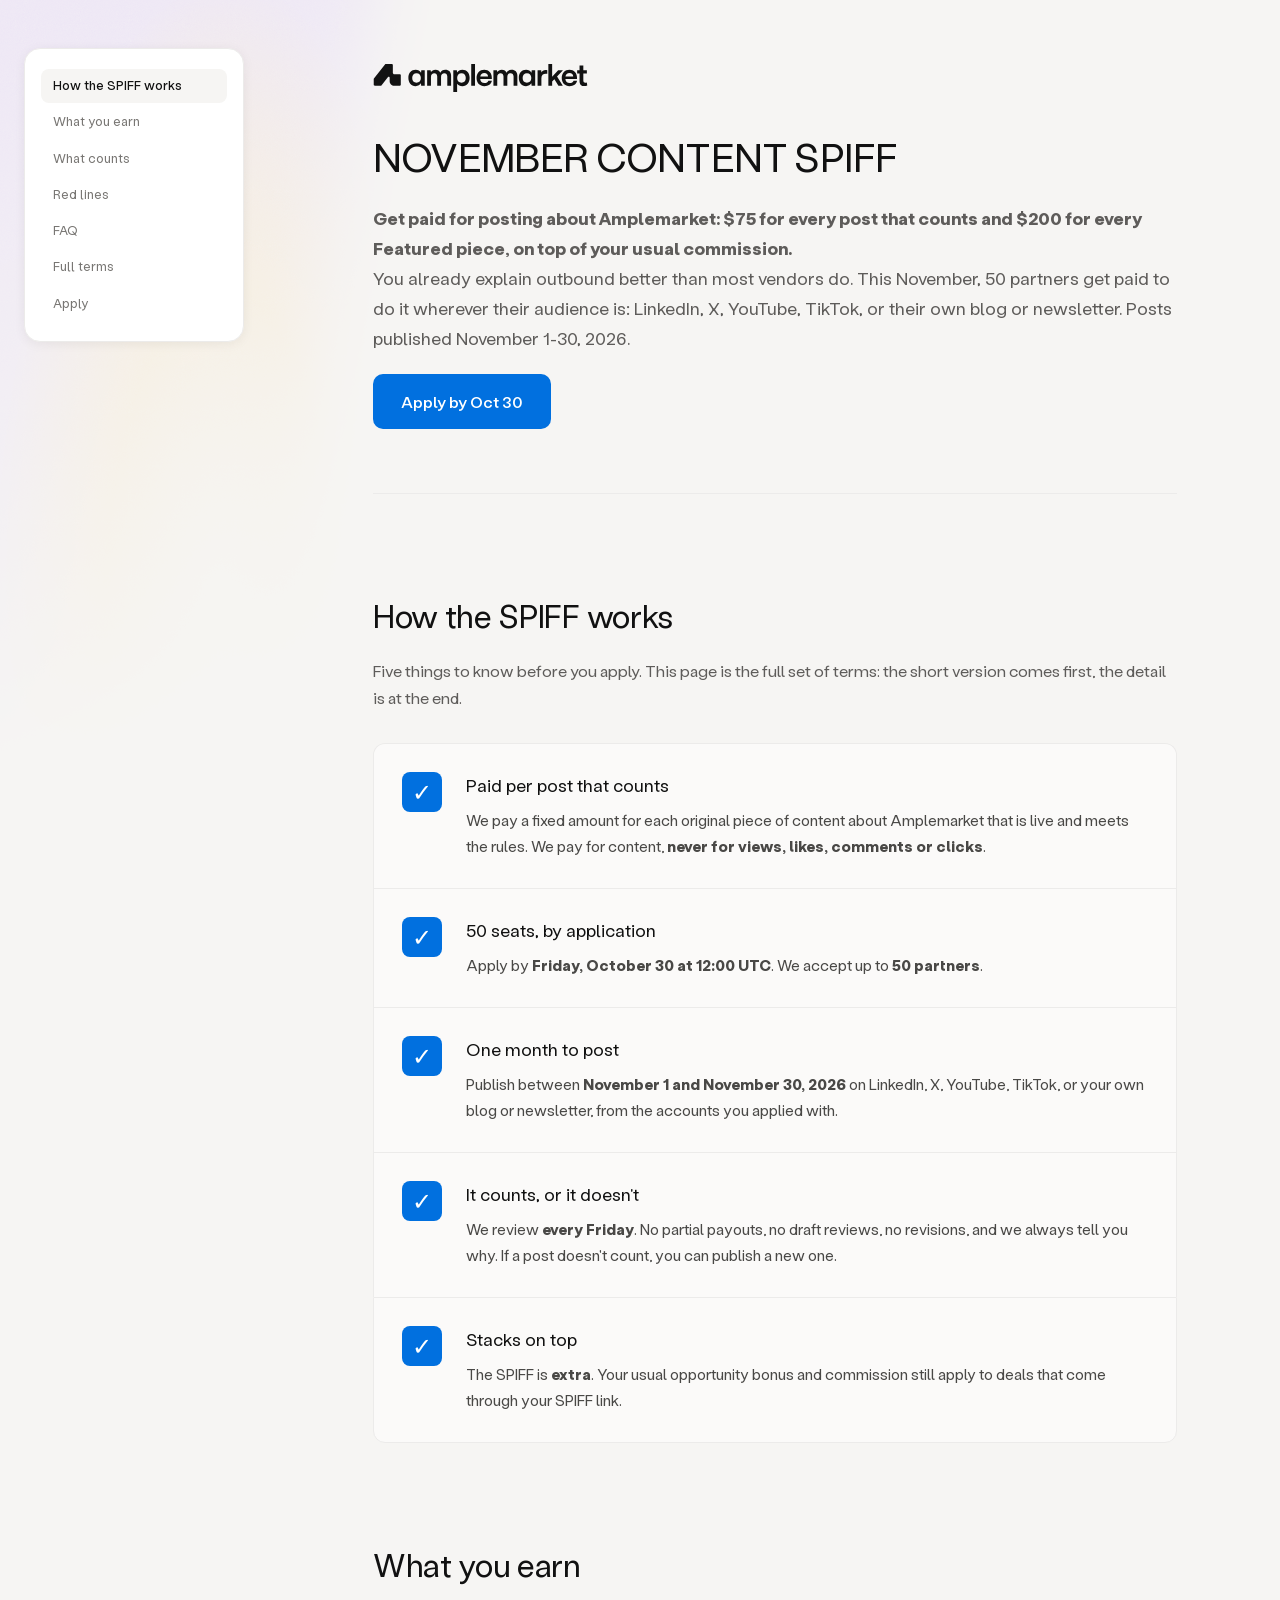
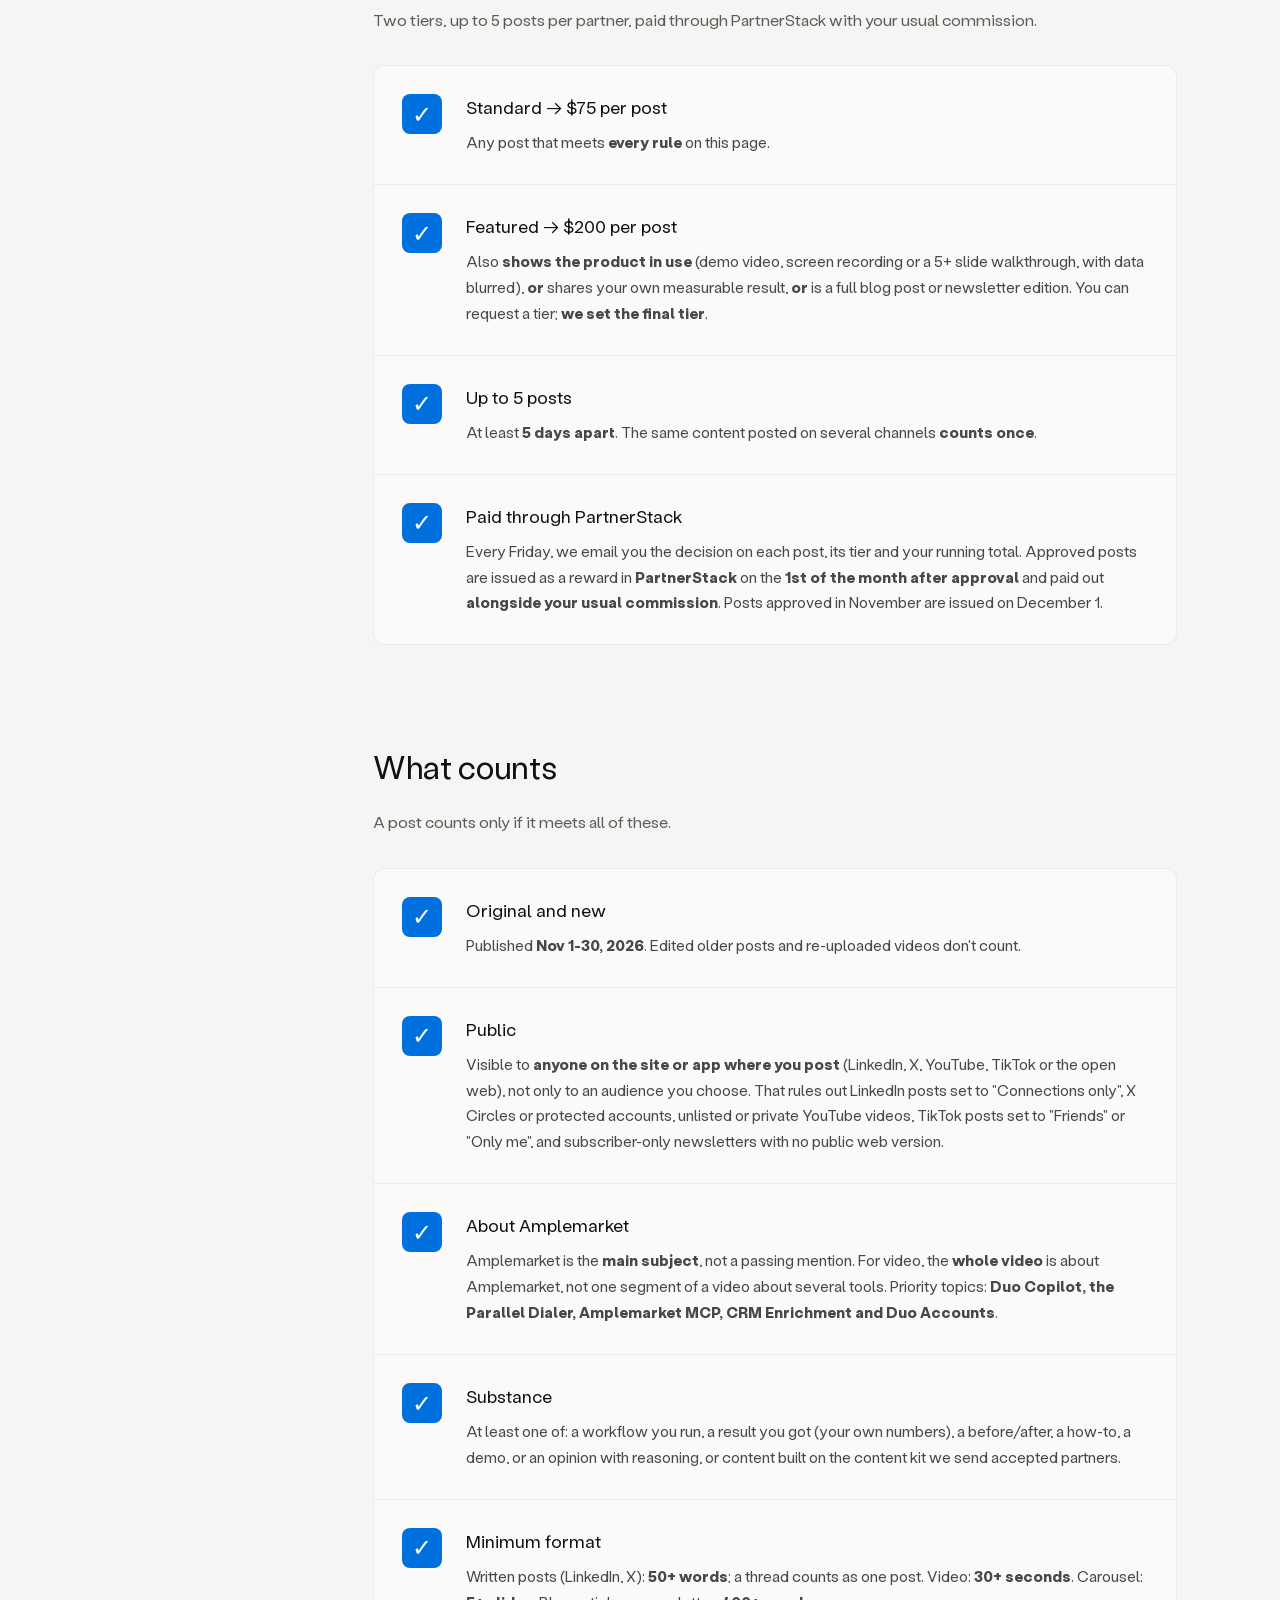
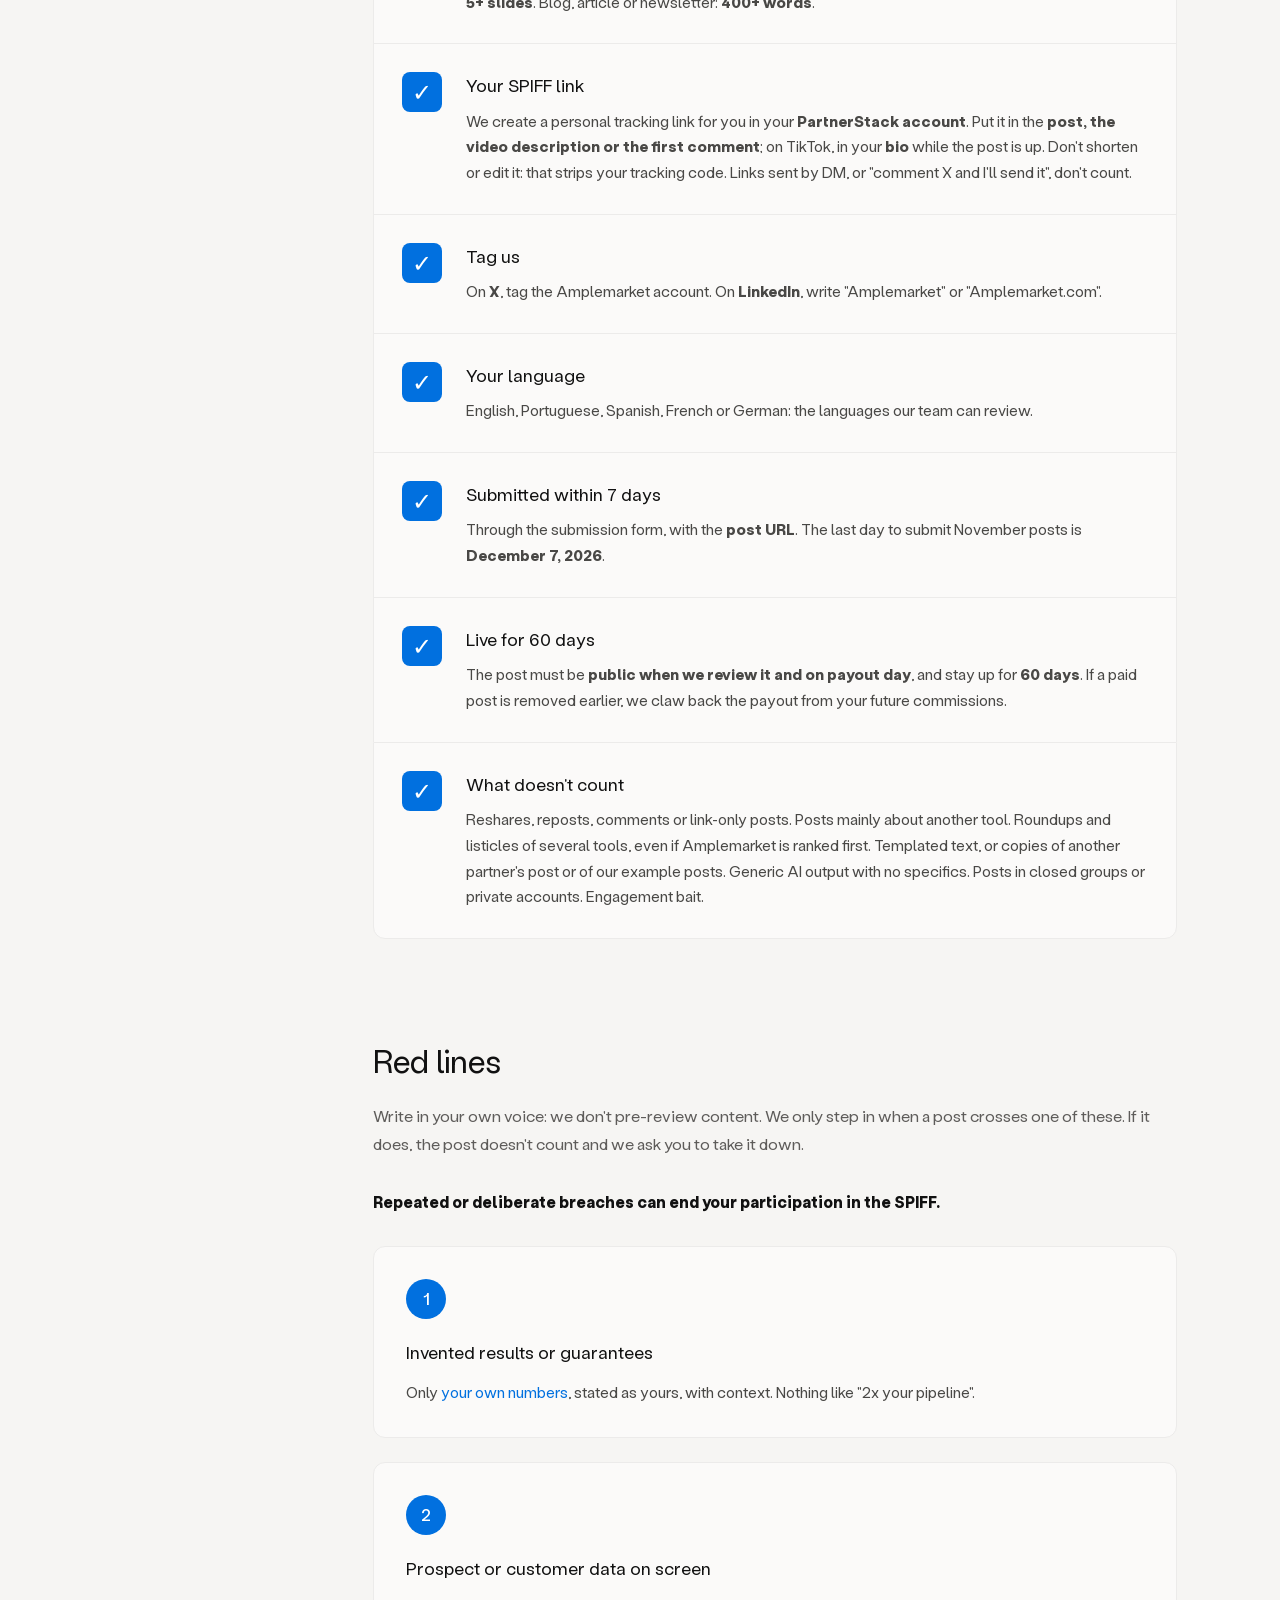
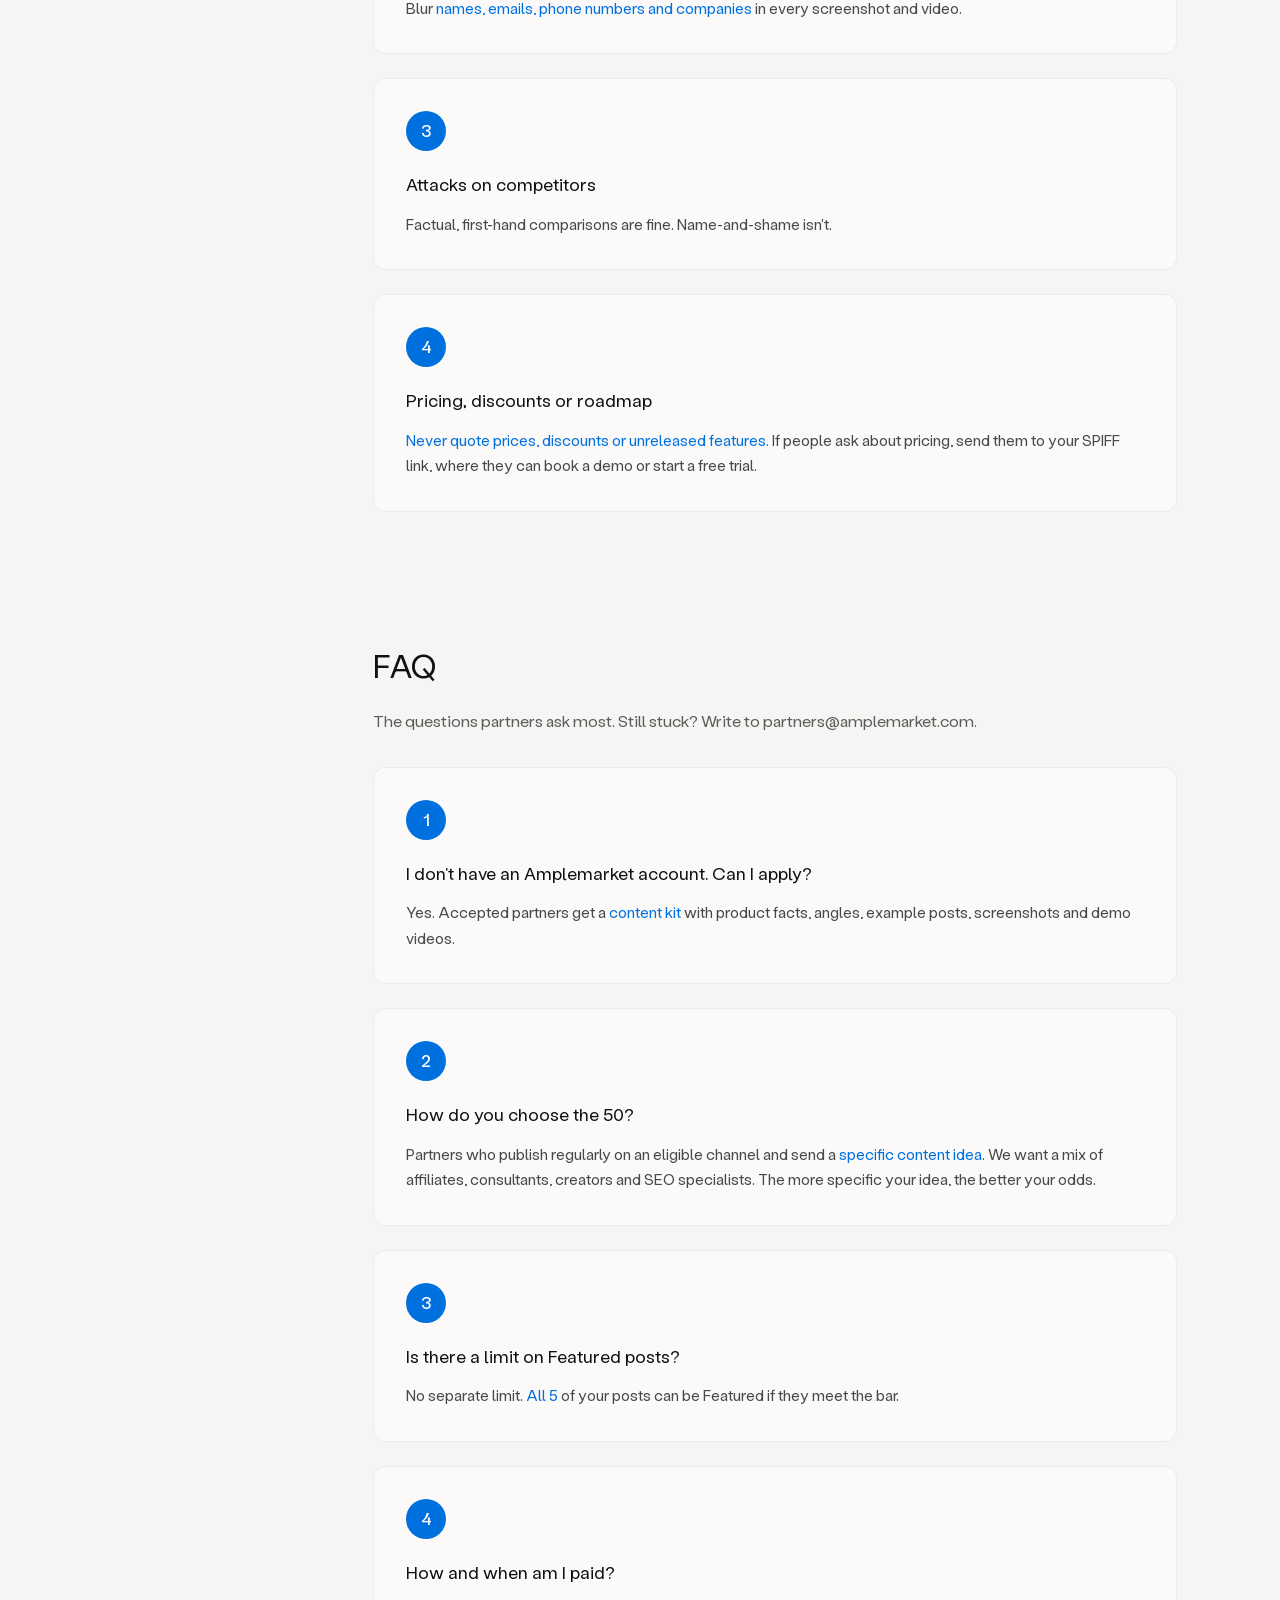
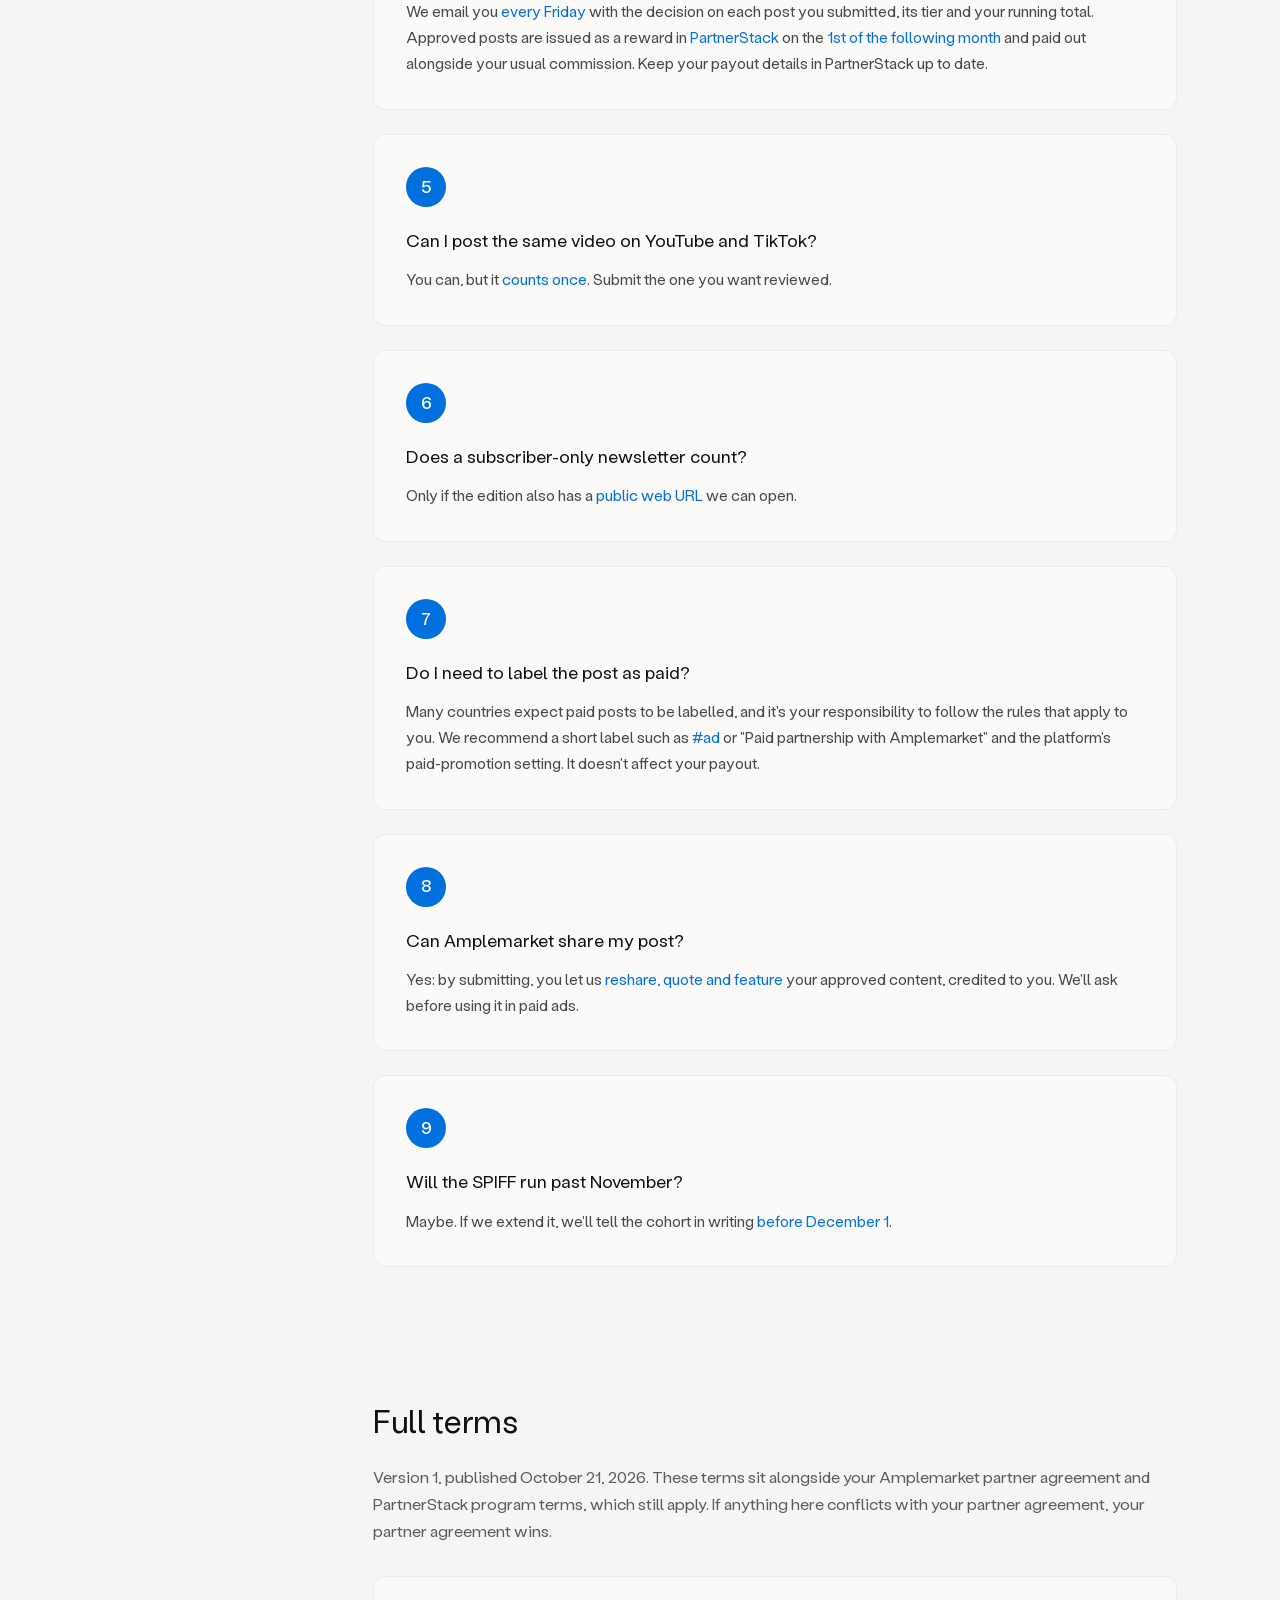
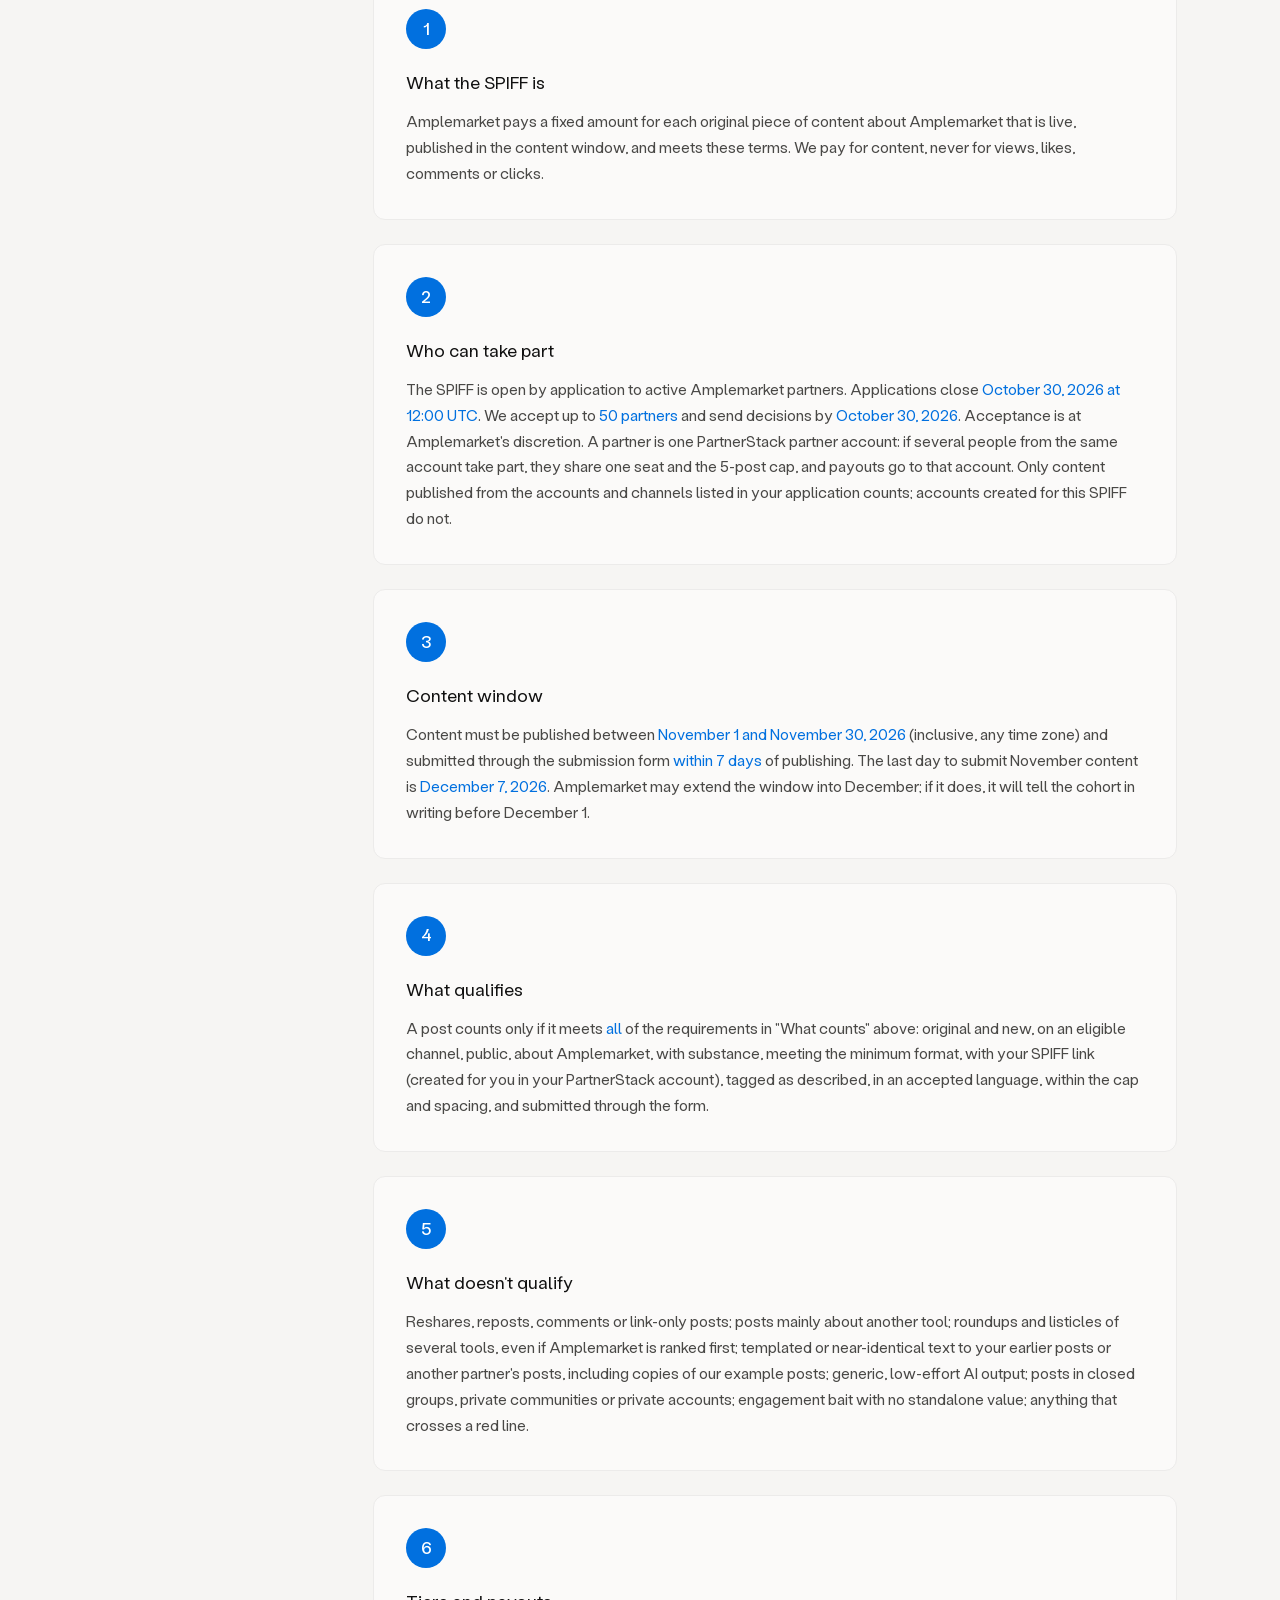
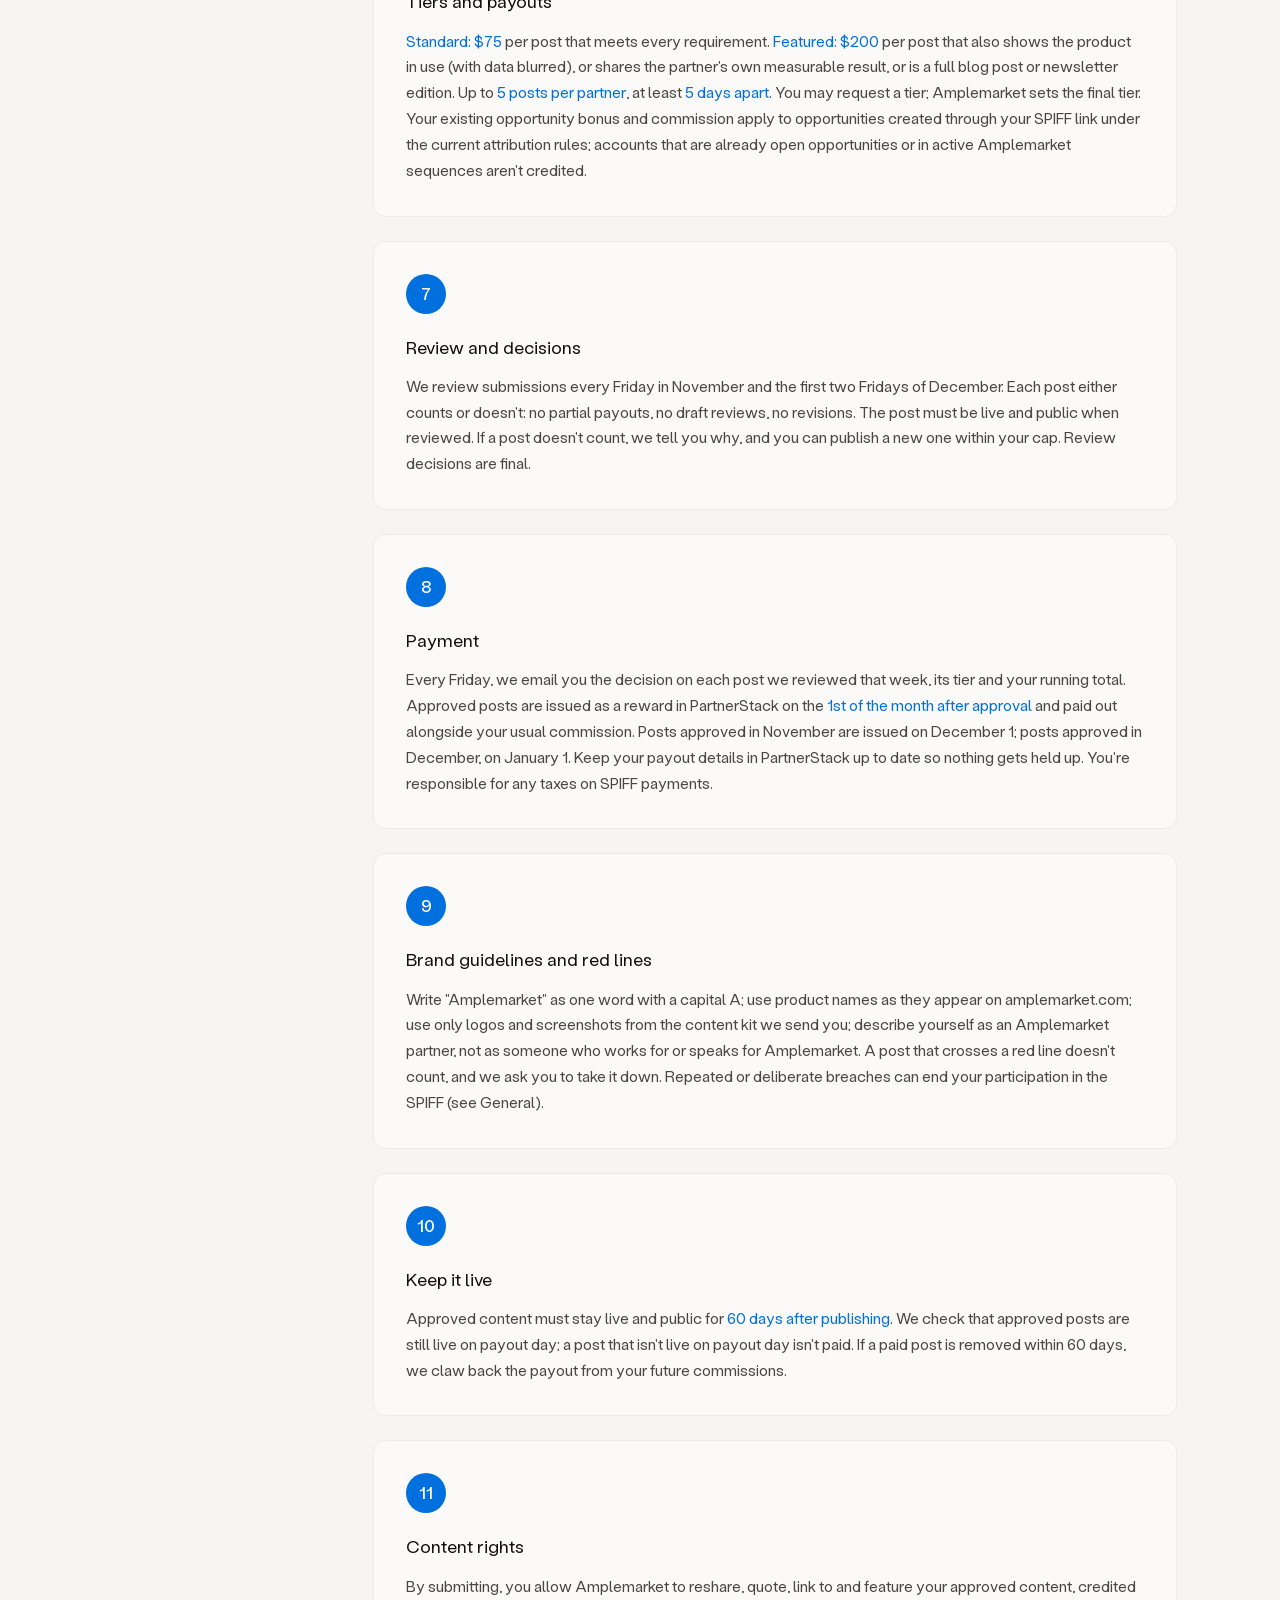
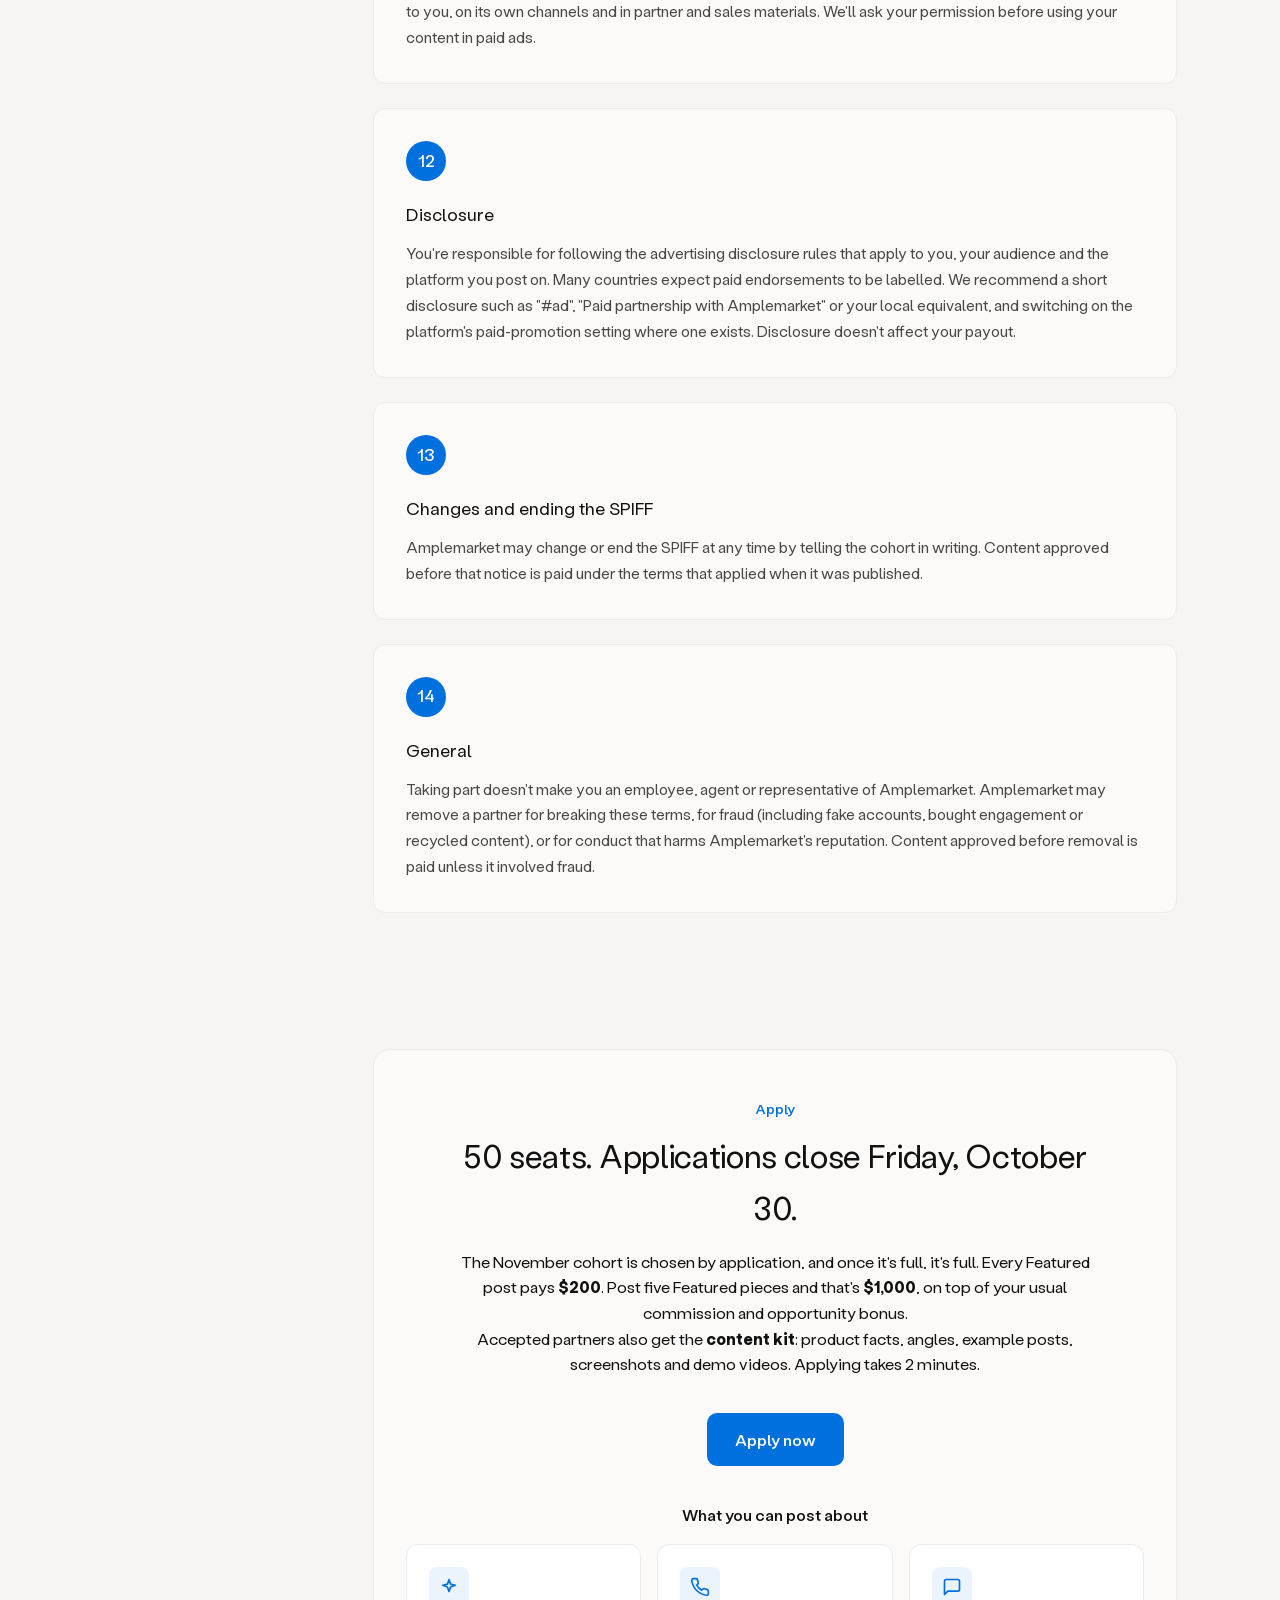
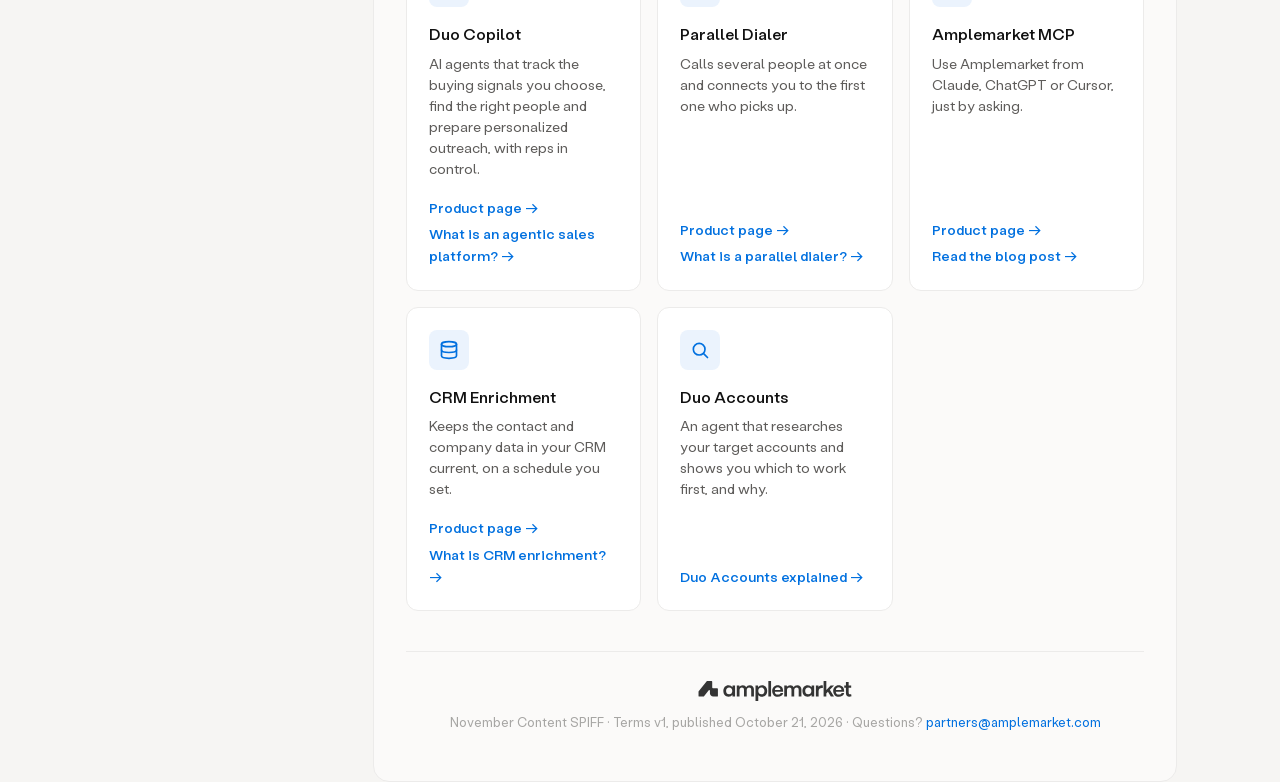
==== commit 1136b4d9: "Terms page: Duo Copilot card uses the agent framing Co-Authored-By: Claude Opus 5.5 <noreply@anthrop" ====
--- a/index.html
+++ b/index.html
@@ -421,9 +421,9 @@
                     <div style="background:#FFFFFF;border:1px solid #ECEBEA;border-radius:12px;padding:22px;display:flex;flex-direction:column;">
                         <div style="width:40px;height:40px;border-radius:8px;background:#EBF3FD;display:flex;align-items:center;justify-content:center;margin-bottom:14px;"><svg width="20" height="20" viewBox="0 0 24 24" fill="none" stroke="#0170df" stroke-width="2" stroke-linecap="round" stroke-linejoin="round"><path d="M12 3l1.9 5.6L19.5 10l-5.6 1.9L12 17.5l-1.9-5.6L4.5 10l5.6-1.4z"/></svg></div>
                         <div style="color:#111111;font-size:16px;font-weight:500;margin-bottom:6px;">Duo Copilot</div>
-                        <div style="color:#5E5C5A;font-size:14px;line-height:1.5;margin-bottom:14px;flex:1;">Amplemarket's AI sales copilot: it finds buying signals and prepares outreach for you to approve.</div>
+                        <div style="color:#5E5C5A;font-size:14px;line-height:1.5;margin-bottom:14px;flex:1;">AI agents that track the buying signals you choose, find the right people and prepare personalized outreach, with reps in control.</div>
                         <a href="https://www.amplemarket.com/duo" style="color:#0170df;font-size:14px;font-weight:500;text-decoration:none;margin-top:4px;">Product page →</a>
-                        <a href="https://www.amplemarket.com/blog/introducing-amplemarket-duo-the-first-end-to-end-ai-sales-copilot" style="color:#0170df;font-size:14px;font-weight:500;text-decoration:none;margin-top:4px;">Read the launch post →</a>
+                        <a href="https://www.amplemarket.com/blog/agentic-sales-platform" style="color:#0170df;font-size:14px;font-weight:500;text-decoration:none;margin-top:4px;">What is an agentic sales platform? →</a>
                     </div>
                     <div style="background:#FFFFFF;border:1px solid #ECEBEA;border-radius:12px;padding:22px;display:flex;flex-direction:column;">
                         <div style="width:40px;height:40px;border-radius:8px;background:#EBF3FD;display:flex;align-items:center;justify-content:center;margin-bottom:14px;"><svg width="20" height="20" viewBox="0 0 24 24" fill="none" stroke="#0170df" stroke-width="2" stroke-linecap="round" stroke-linejoin="round"><path d="M22 16.9v3a2 2 0 0 1-2.2 2 19.8 19.8 0 0 1-8.6-3.1 19.5 19.5 0 0 1-6-6A19.8 19.8 0 0 1 2.1 4.2 2 2 0 0 1 4.1 2h3a2 2 0 0 1 2 1.7c.1.9.4 1.8.7 2.7a2 2 0 0 1-.5 2.1L8 9.8a16 16 0 0 0 6 6l1.3-1.3a2 2 0 0 1 2.1-.4c.9.3 1.8.6 2.7.7a2 2 0 0 1 1.7 2z"/></svg></div>
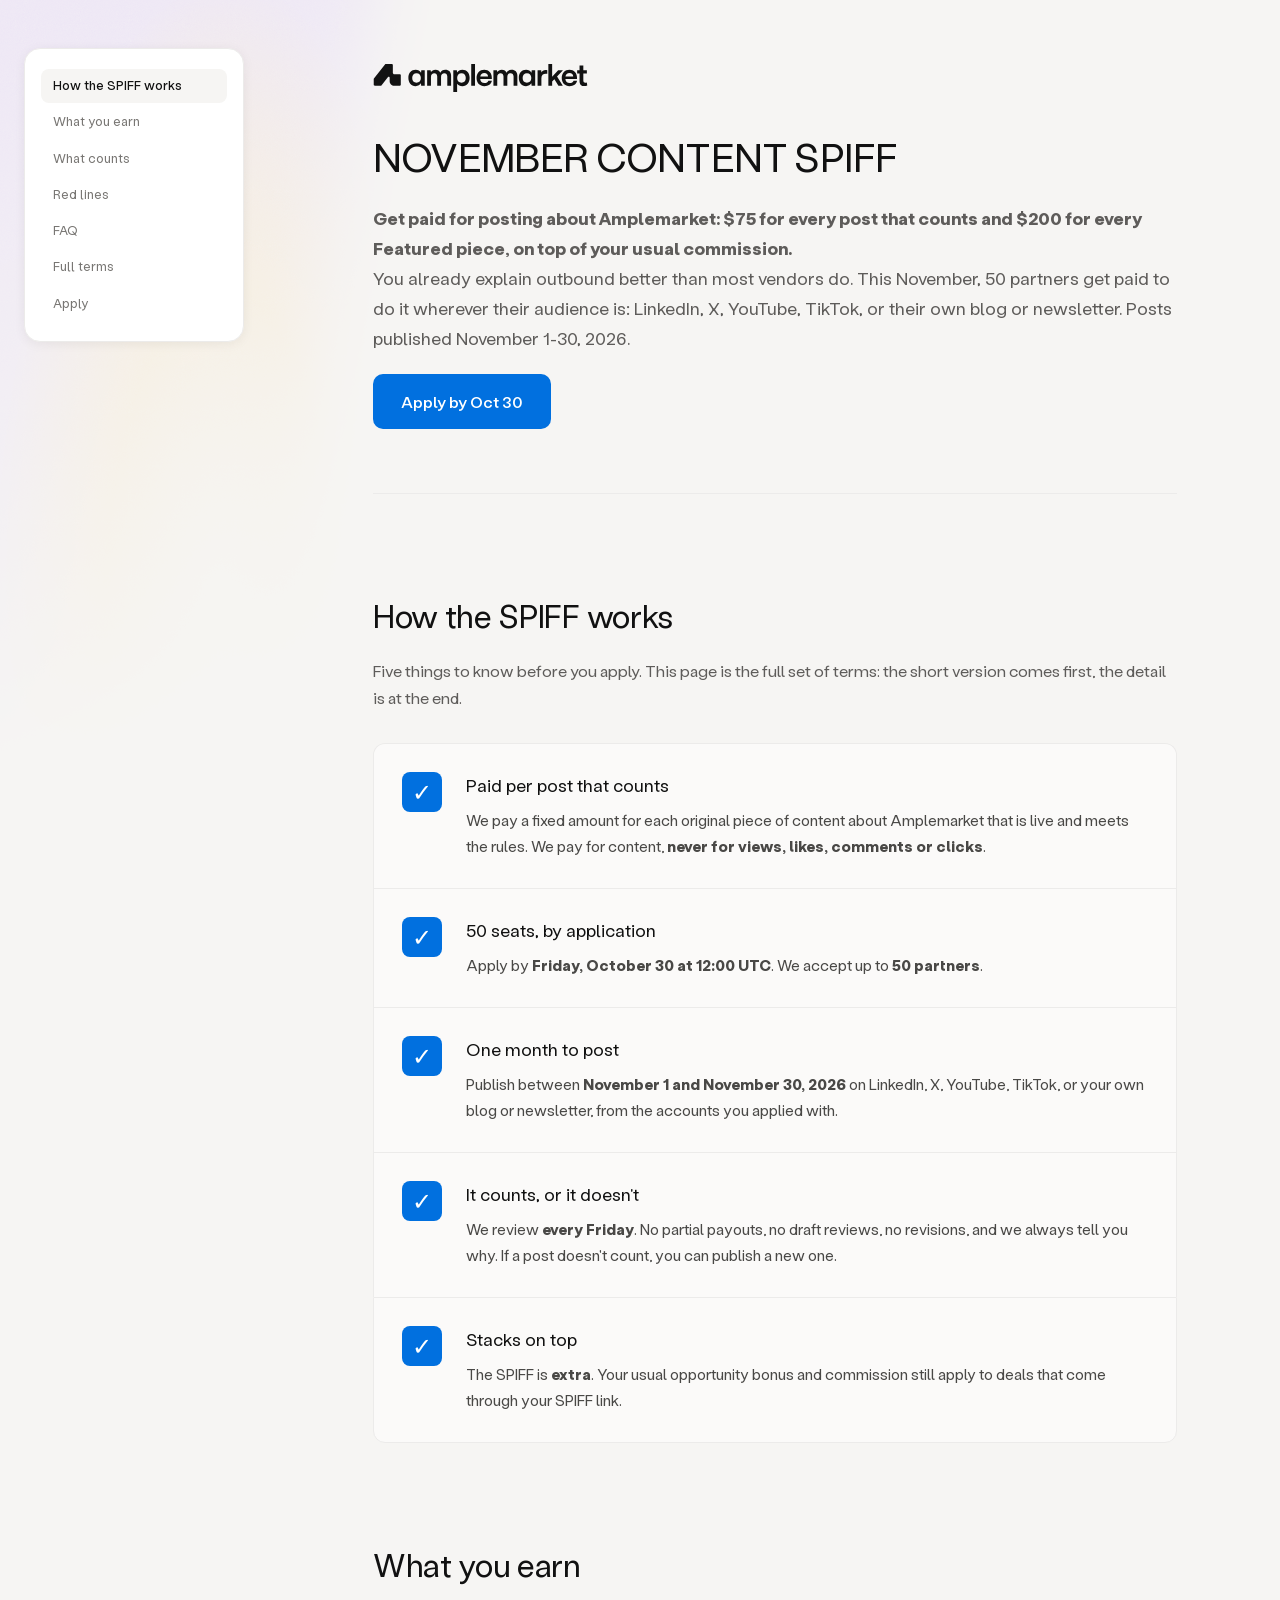
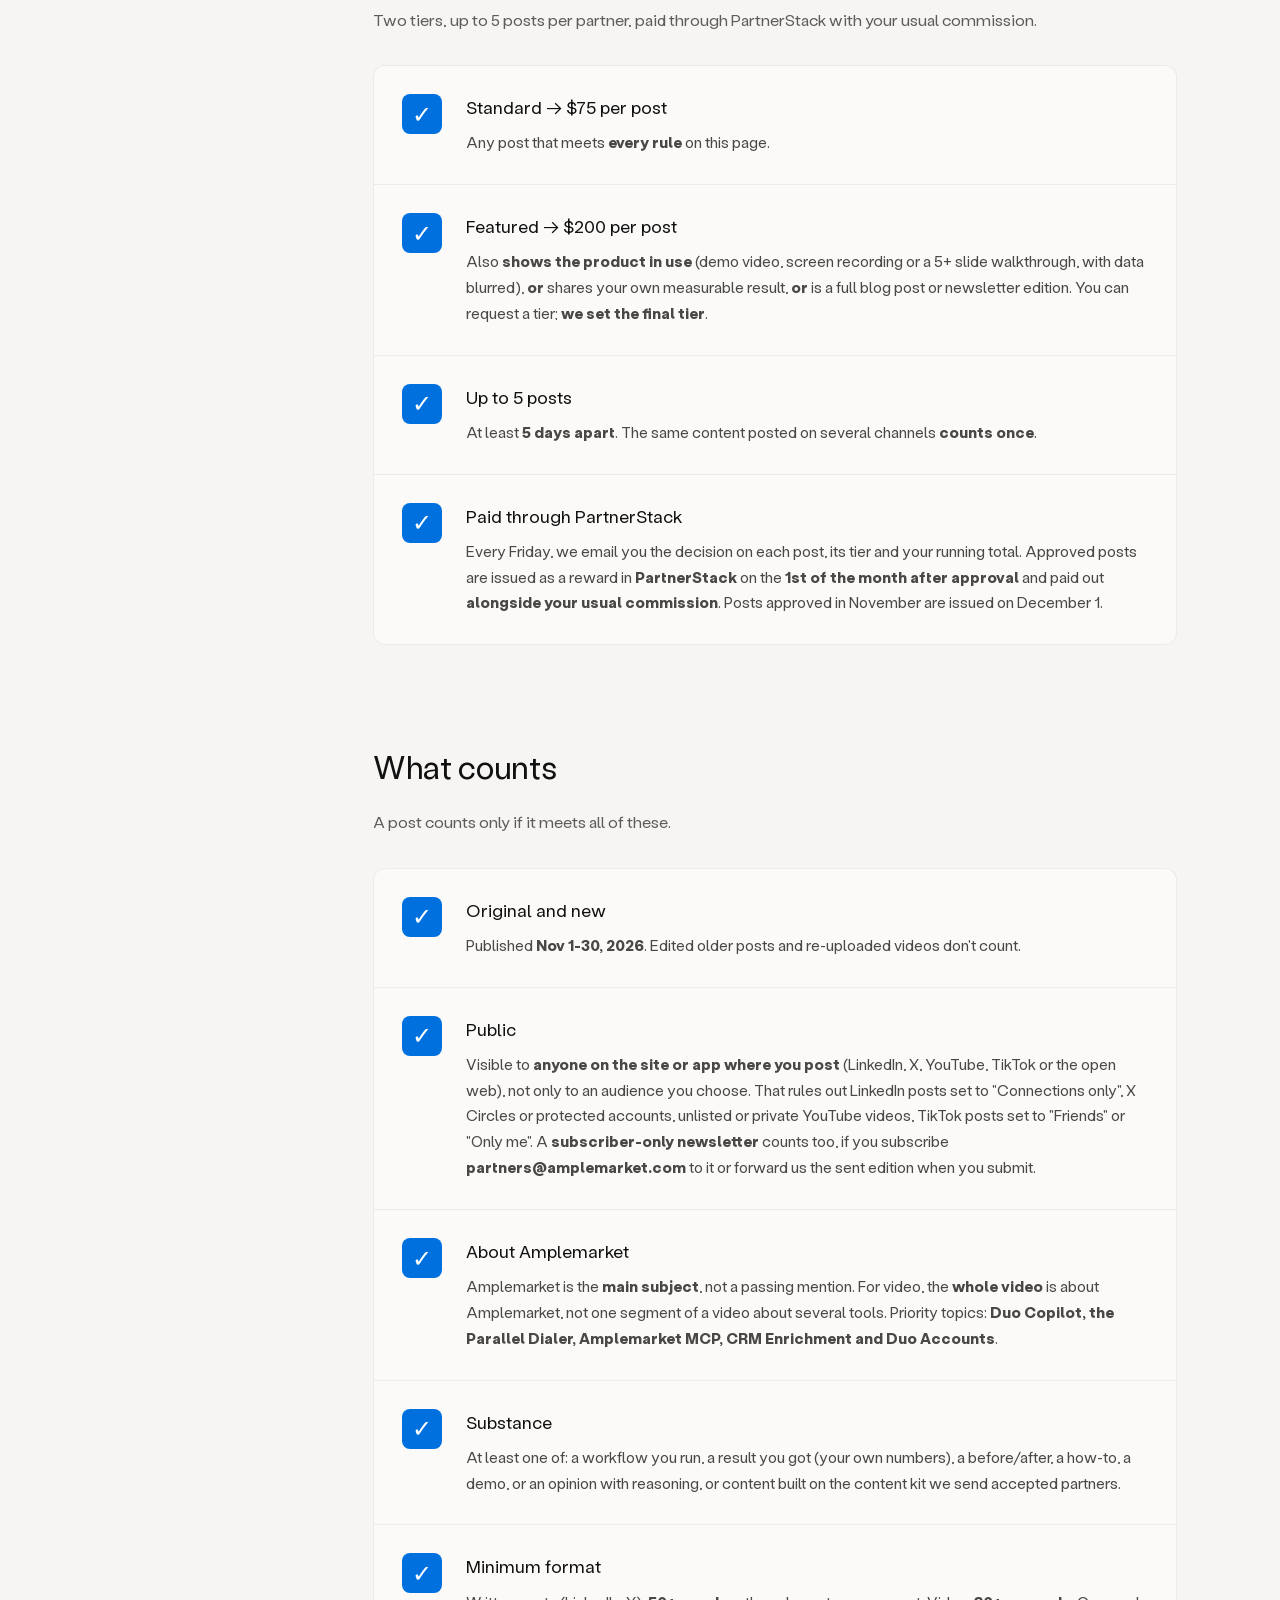
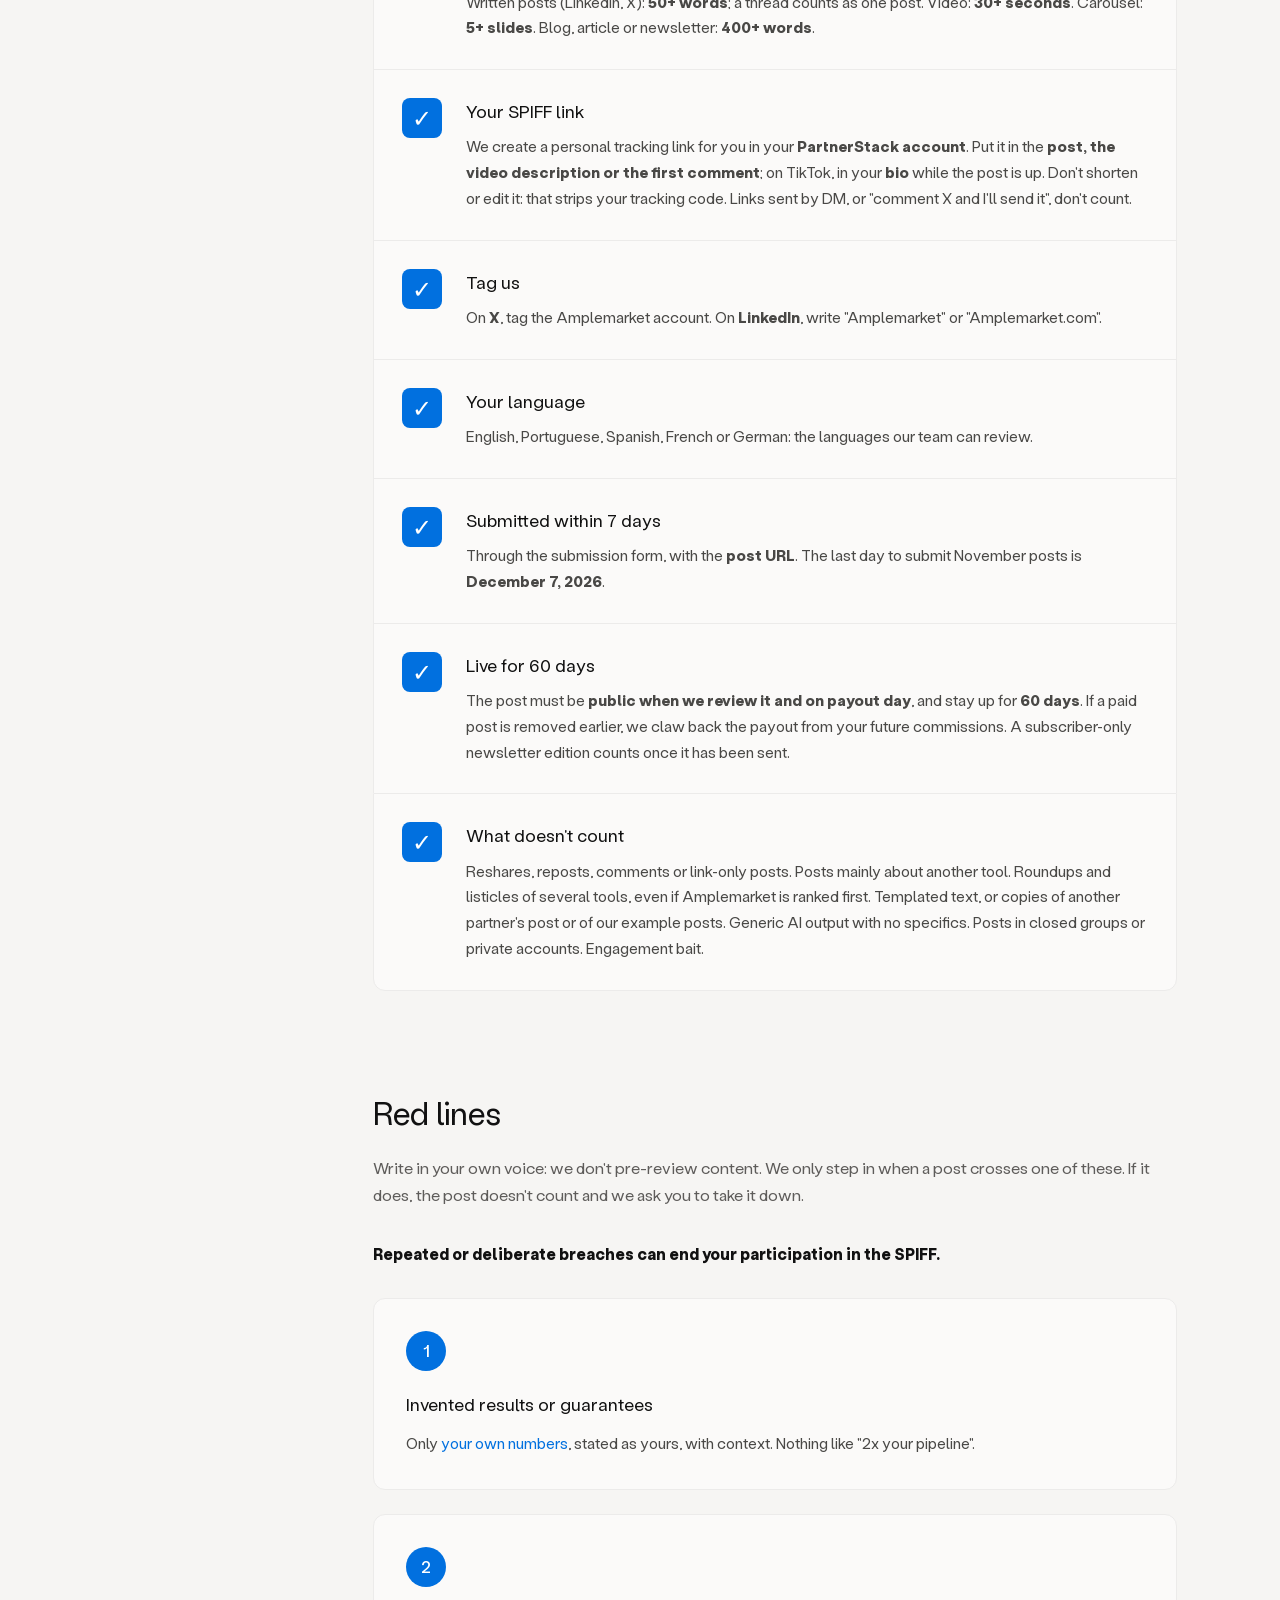
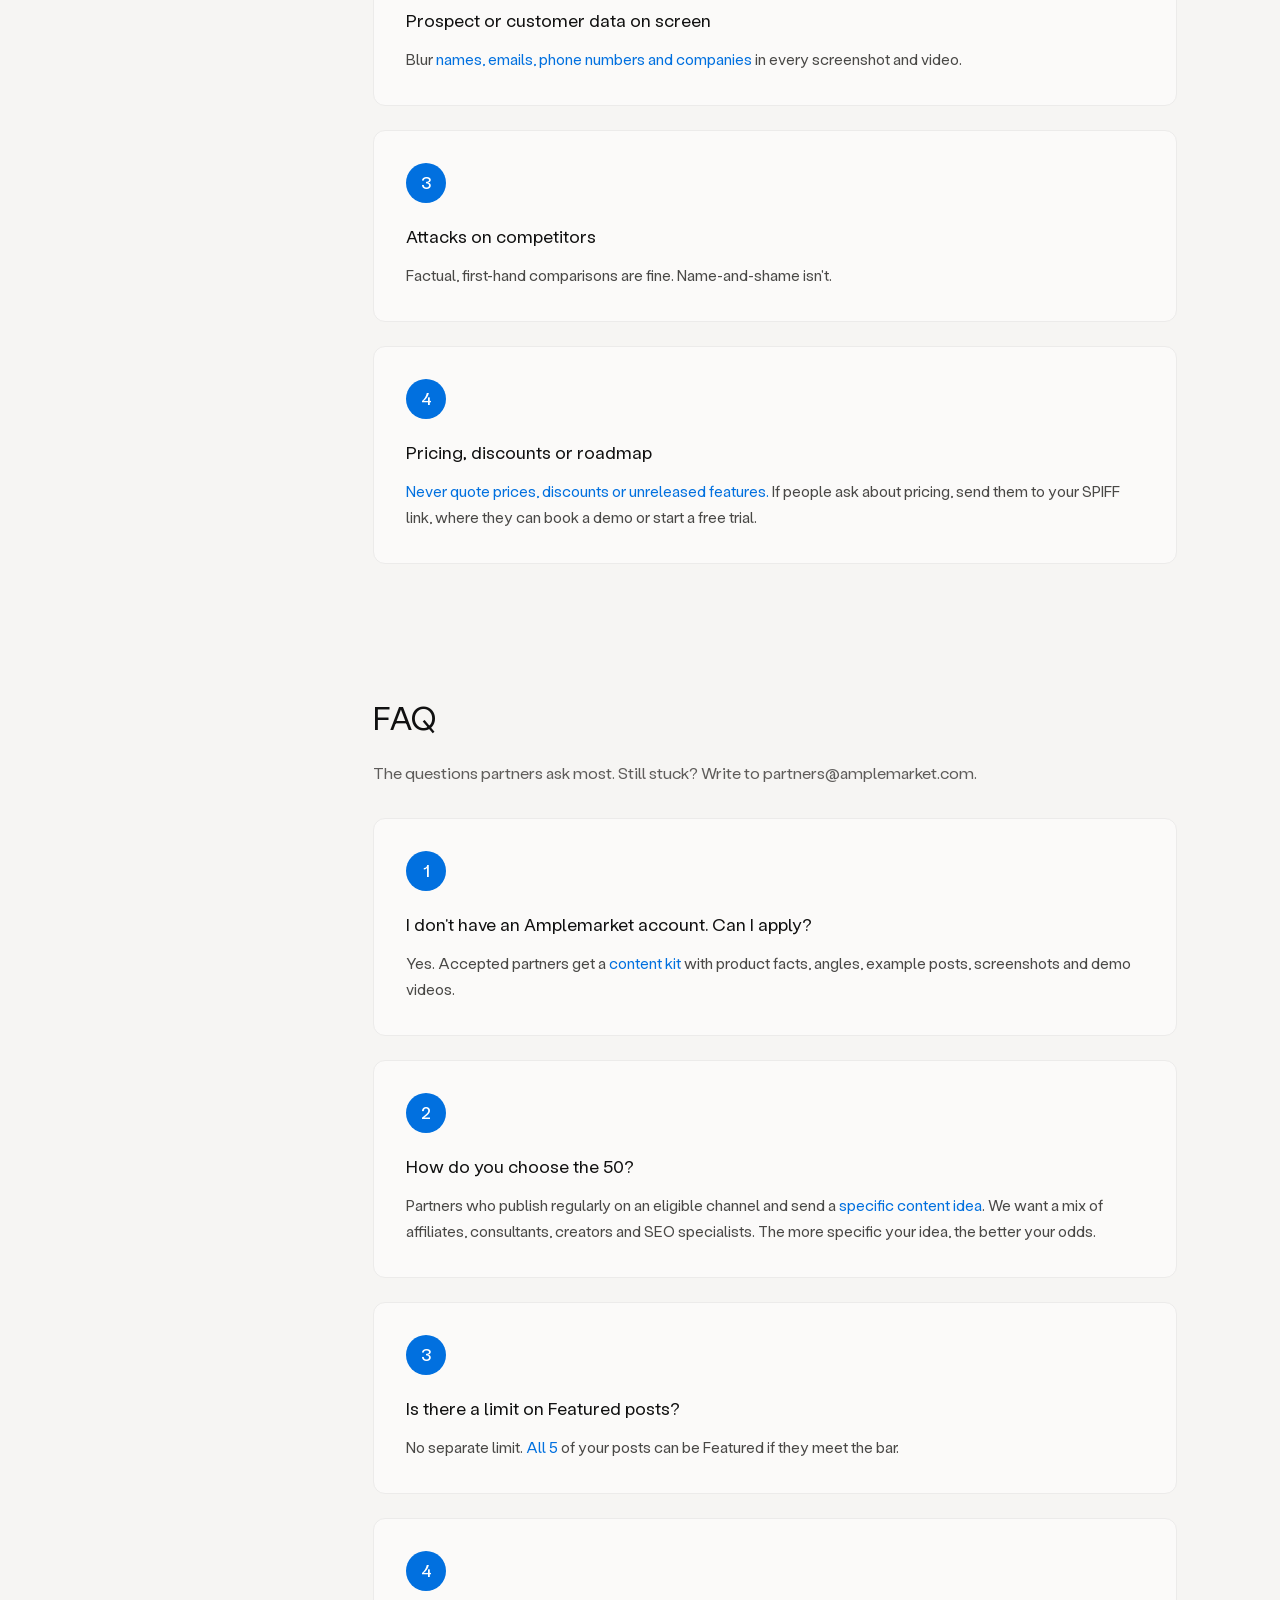
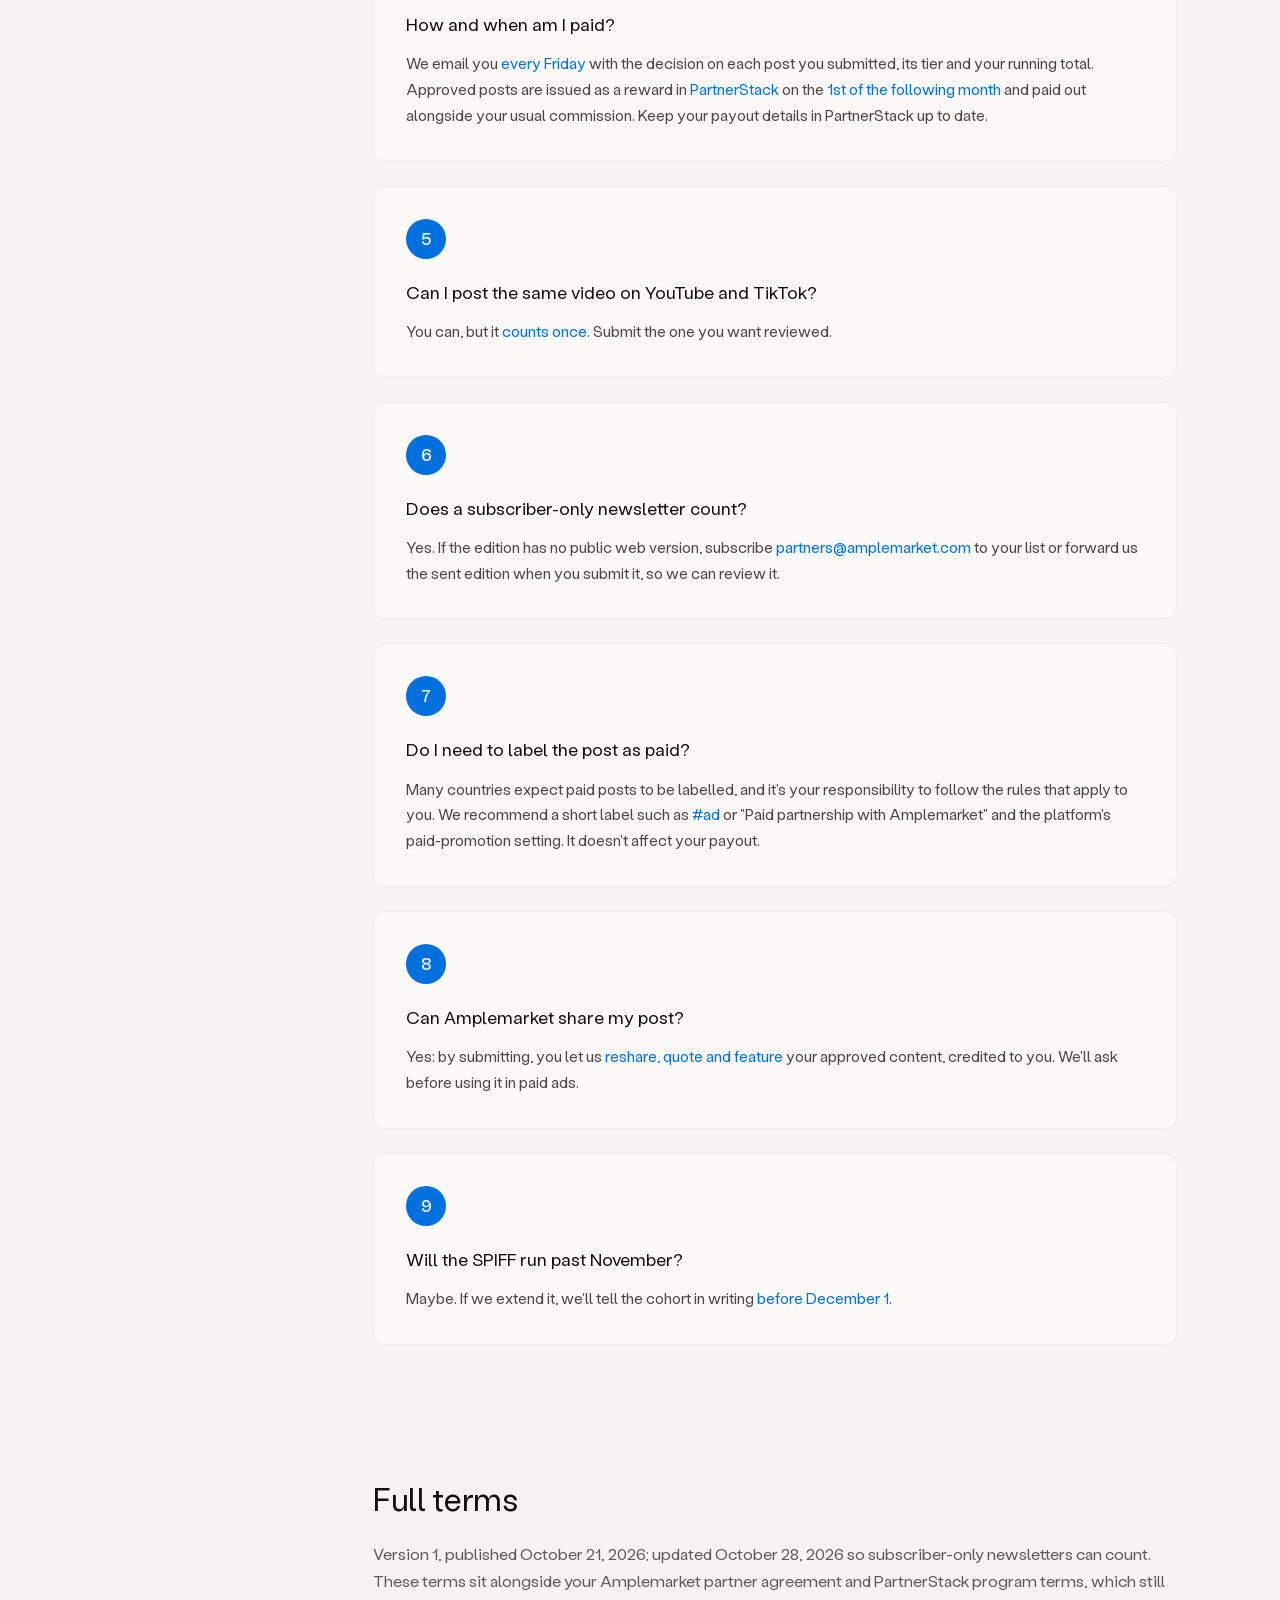
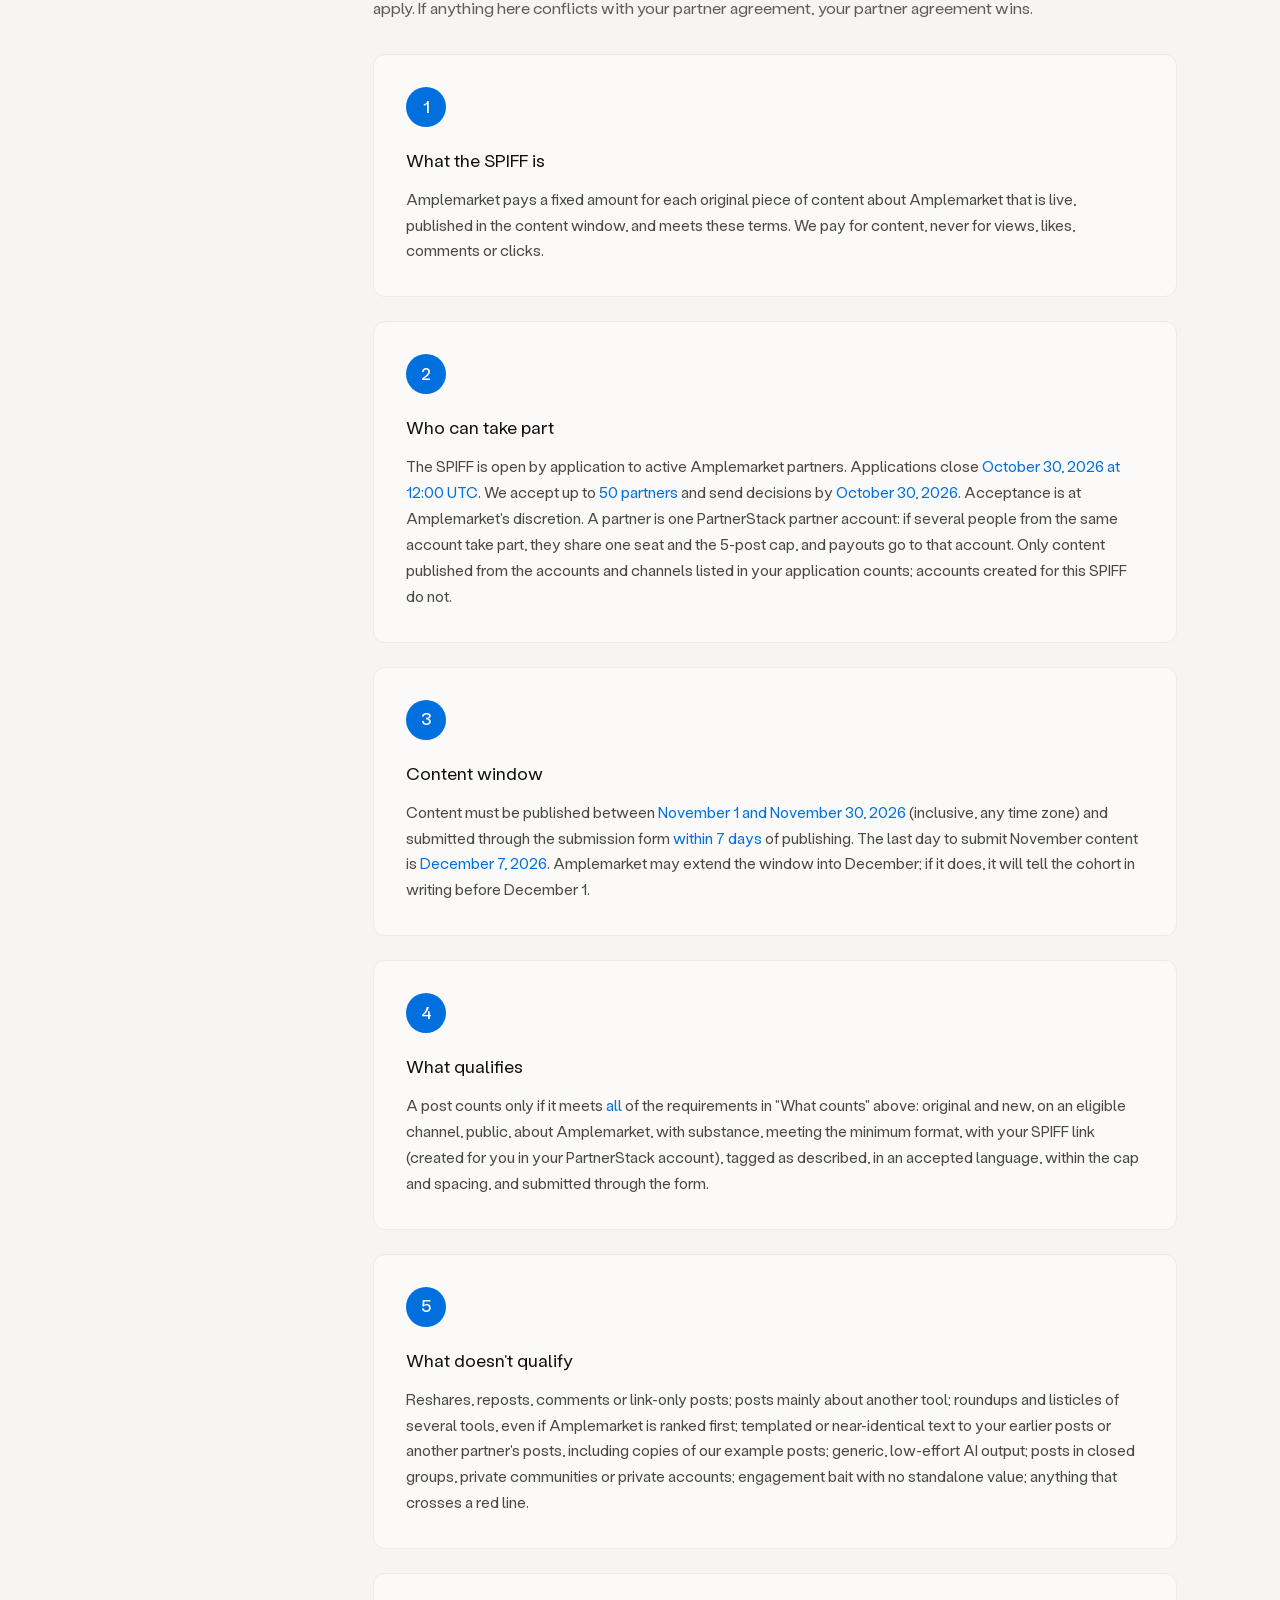
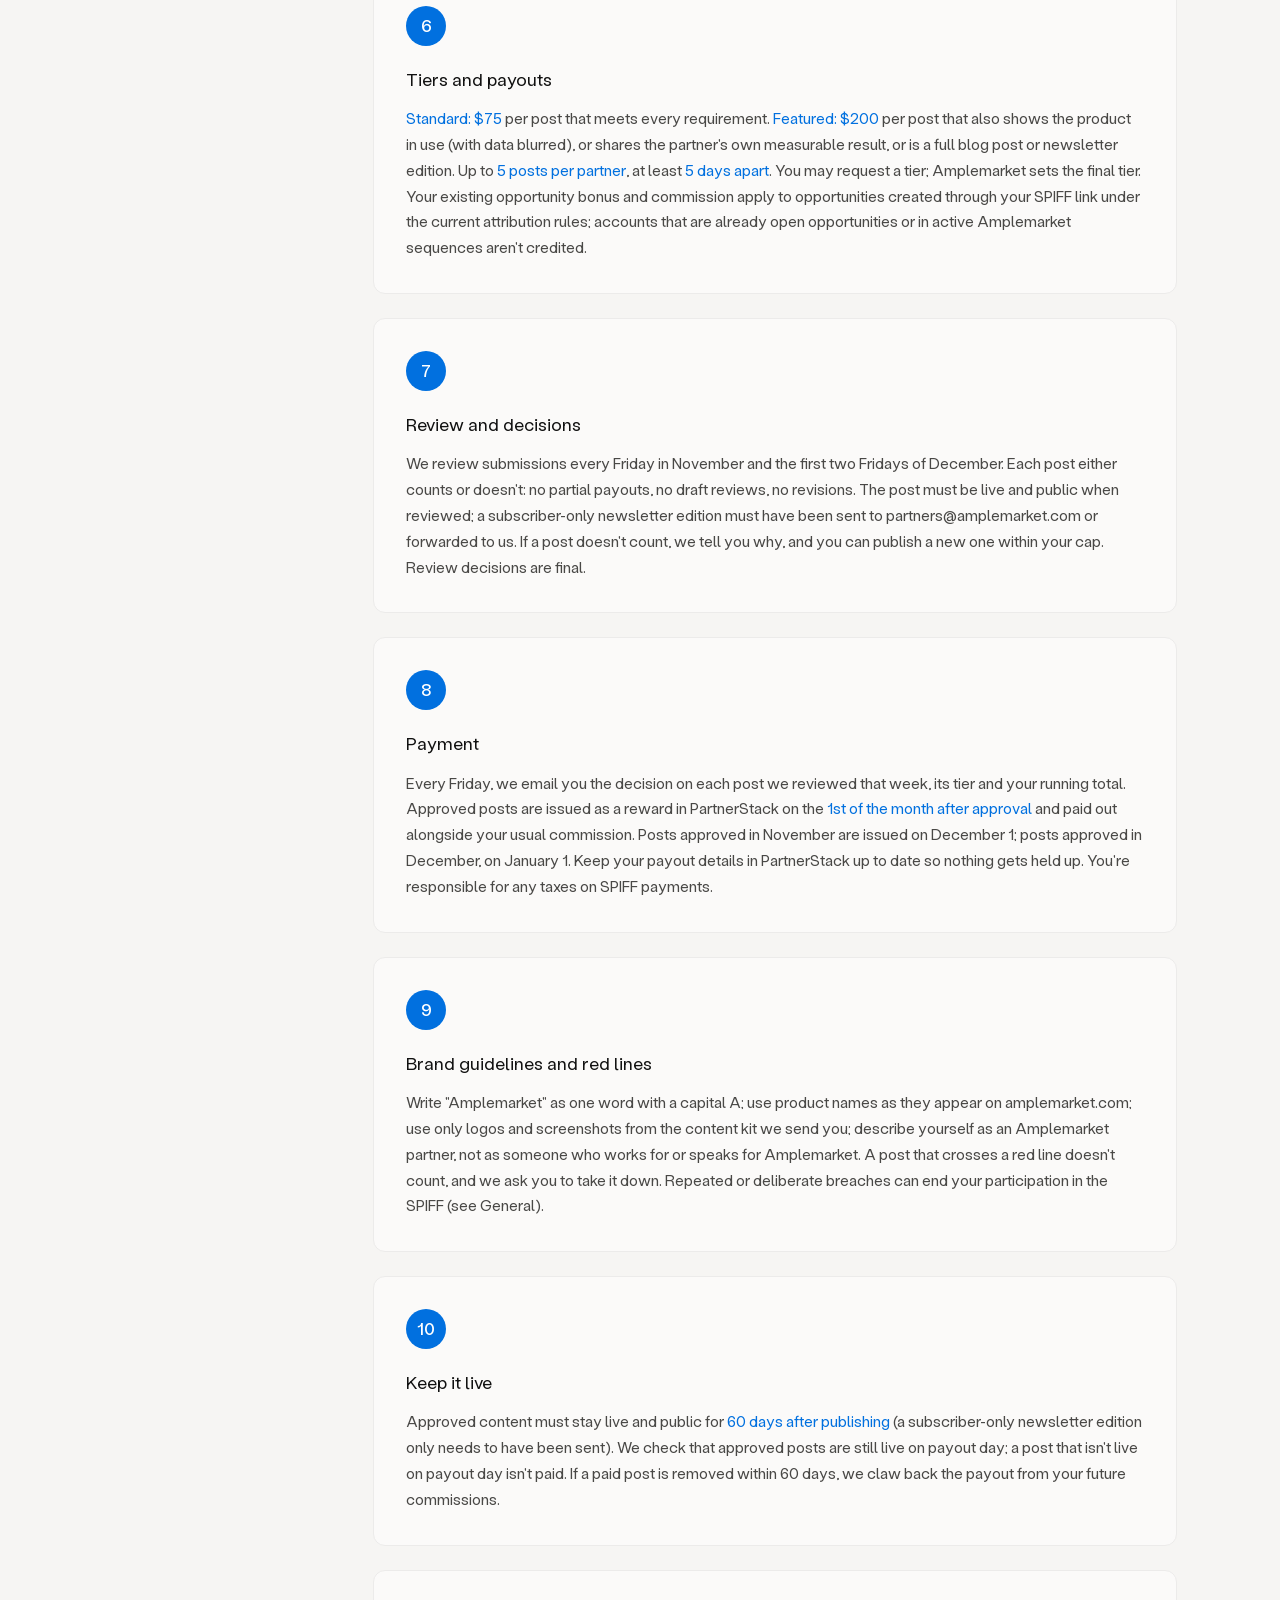
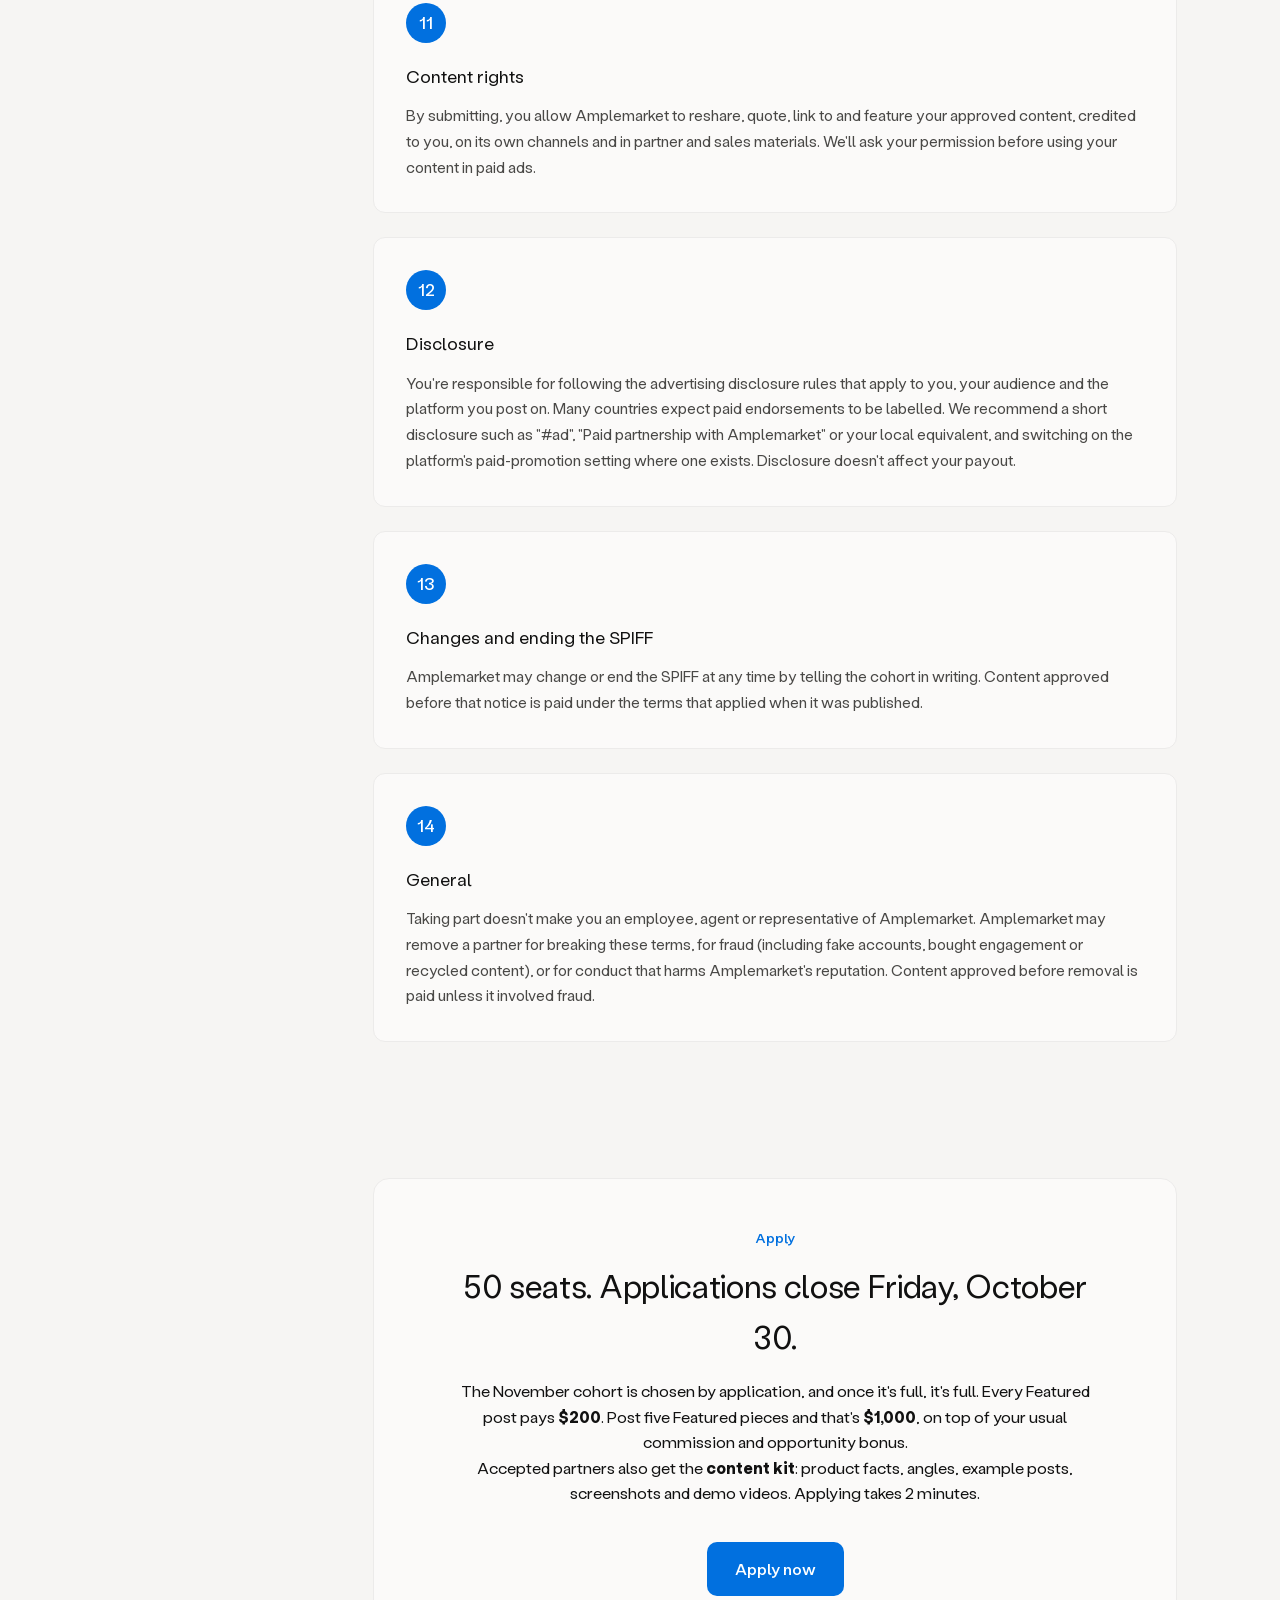
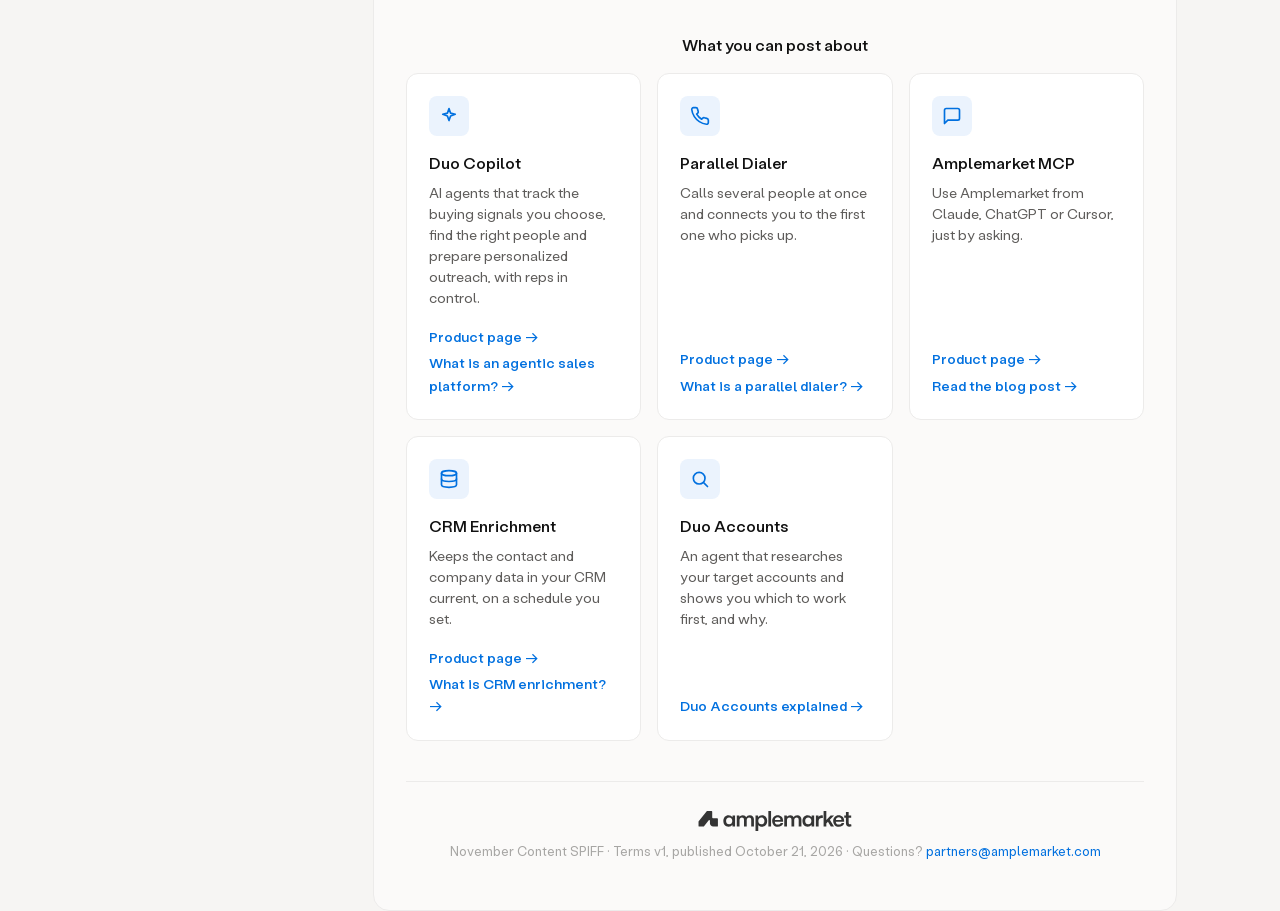
==== commit 7c20dd61: "Terms: subscriber-only newsletters count with proof of send Co-Authored-By: Claude Opus 5.5 <noreply" ====
--- a/index.html
+++ b/index.html
@@ -141,7 +141,7 @@
                         <div class="checklist-icon">✓</div>
                         <div class="checklist-content">
                             <h3>Public</h3>
-                            <p>Visible to <strong>anyone on the site or app where you post</strong> (LinkedIn, X, YouTube, TikTok or the open web), not only to an audience you choose. That rules out LinkedIn posts set to &quot;Connections only&quot;, X Circles or protected accounts, unlisted or private YouTube videos, TikTok posts set to &quot;Friends&quot; or &quot;Only me&quot;, and subscriber-only newsletters with no public web version.</p>
+                            <p>Visible to <strong>anyone on the site or app where you post</strong> (LinkedIn, X, YouTube, TikTok or the open web), not only to an audience you choose. That rules out LinkedIn posts set to &quot;Connections only&quot;, X Circles or protected accounts, unlisted or private YouTube videos, TikTok posts set to &quot;Friends&quot; or &quot;Only me&quot;. A <strong>subscriber-only newsletter</strong> counts too, if you subscribe <strong>partners@amplemarket.com</strong> to it or forward us the sent edition when you submit.</p>
                         </div>
                     </div>
 
@@ -205,7 +205,7 @@
                         <div class="checklist-icon">✓</div>
                         <div class="checklist-content">
                             <h3>Live for 60 days</h3>
-                            <p>The post must be <strong>public when we review it and on payout day</strong>, and stay up for <strong>60 days</strong>. If a paid post is removed earlier, we claw back the payout from your future commissions.</p>
+                            <p>The post must be <strong>public when we review it and on payout day</strong>, and stay up for <strong>60 days</strong>. If a paid post is removed earlier, we claw back the payout from your future commissions. A subscriber-only newsletter edition counts once it has been sent.</p>
                         </div>
                     </div>
 
@@ -291,7 +291,7 @@
                     <article class="foundation-card">
                         <div class="card-number">6</div>
                         <h3>Does a subscriber-only newsletter count?</h3>
-                        <p>Only if the edition also has a <strong>public web URL</strong> we can open.</p>
+                        <p>Yes. If the edition has no public web version, subscribe <strong>partners@amplemarket.com</strong> to your list or forward us the sent edition when you submit it, so we can review it.</p>
                     </article>
 
                     <article class="foundation-card">
@@ -317,7 +317,7 @@
             <!-- Full terms -->
             <section id="part-6">
                 <h2>Full terms</h2>
-                <p>Version 1, published October 21, 2026. These terms sit alongside your Amplemarket partner agreement and PartnerStack program terms, which still apply. If anything here conflicts with your partner agreement, your partner agreement wins.</p>
+                <p>Version 1, published October 21, 2026; updated October 28, 2026 so subscriber-only newsletters can count. These terms sit alongside your Amplemarket partner agreement and PartnerStack program terms, which still apply. If anything here conflicts with your partner agreement, your partner agreement wins.</p>
 
                 <div class="foundations-grid">
                     <article class="foundation-card">
@@ -359,7 +359,7 @@
                     <article class="foundation-card">
                         <div class="card-number">7</div>
                         <h3>Review and decisions</h3>
-                        <p>We review submissions every Friday in November and the first two Fridays of December. Each post either counts or doesn&#x27;t: no partial payouts, no draft reviews, no revisions. The post must be live and public when reviewed. If a post doesn&#x27;t count, we tell you why, and you can publish a new one within your cap. Review decisions are final.</p>
+                        <p>We review submissions every Friday in November and the first two Fridays of December. Each post either counts or doesn&#x27;t: no partial payouts, no draft reviews, no revisions. The post must be live and public when reviewed; a subscriber-only newsletter edition must have been sent to partners@amplemarket.com or forwarded to us. If a post doesn&#x27;t count, we tell you why, and you can publish a new one within your cap. Review decisions are final.</p>
                     </article>
 
                     <article class="foundation-card">
@@ -377,7 +377,7 @@
                     <article class="foundation-card">
                         <div class="card-number">10</div>
                         <h3>Keep it live</h3>
-                        <p>Approved content must stay live and public for <strong>60 days after publishing</strong>. We check that approved posts are still live on payout day; a post that isn&#x27;t live on payout day isn&#x27;t paid. If a paid post is removed within 60 days, we claw back the payout from your future commissions.</p>
+                        <p>Approved content must stay live and public for <strong>60 days after publishing</strong> (a subscriber-only newsletter edition only needs to have been sent). We check that approved posts are still live on payout day; a post that isn&#x27;t live on payout day isn&#x27;t paid. If a paid post is removed within 60 days, we claw back the payout from your future commissions.</p>
                     </article>
 
                     <article class="foundation-card">
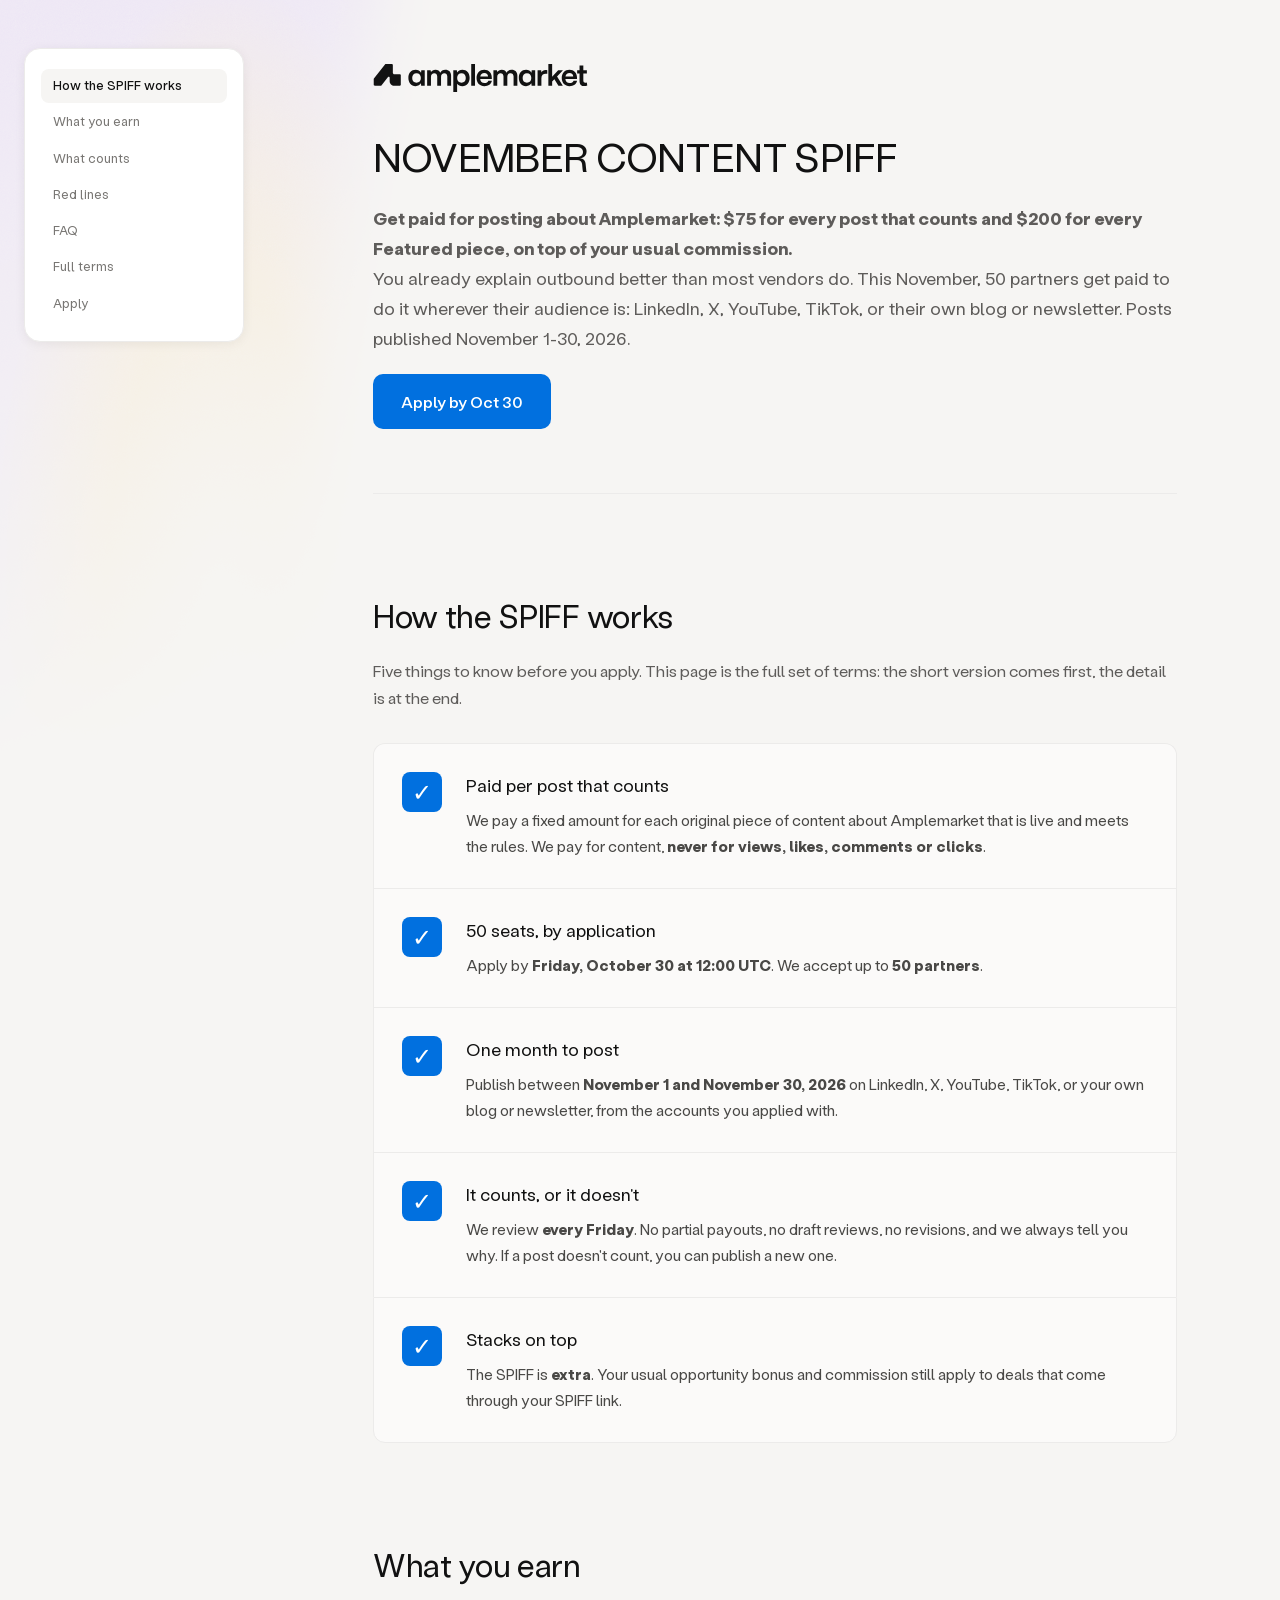
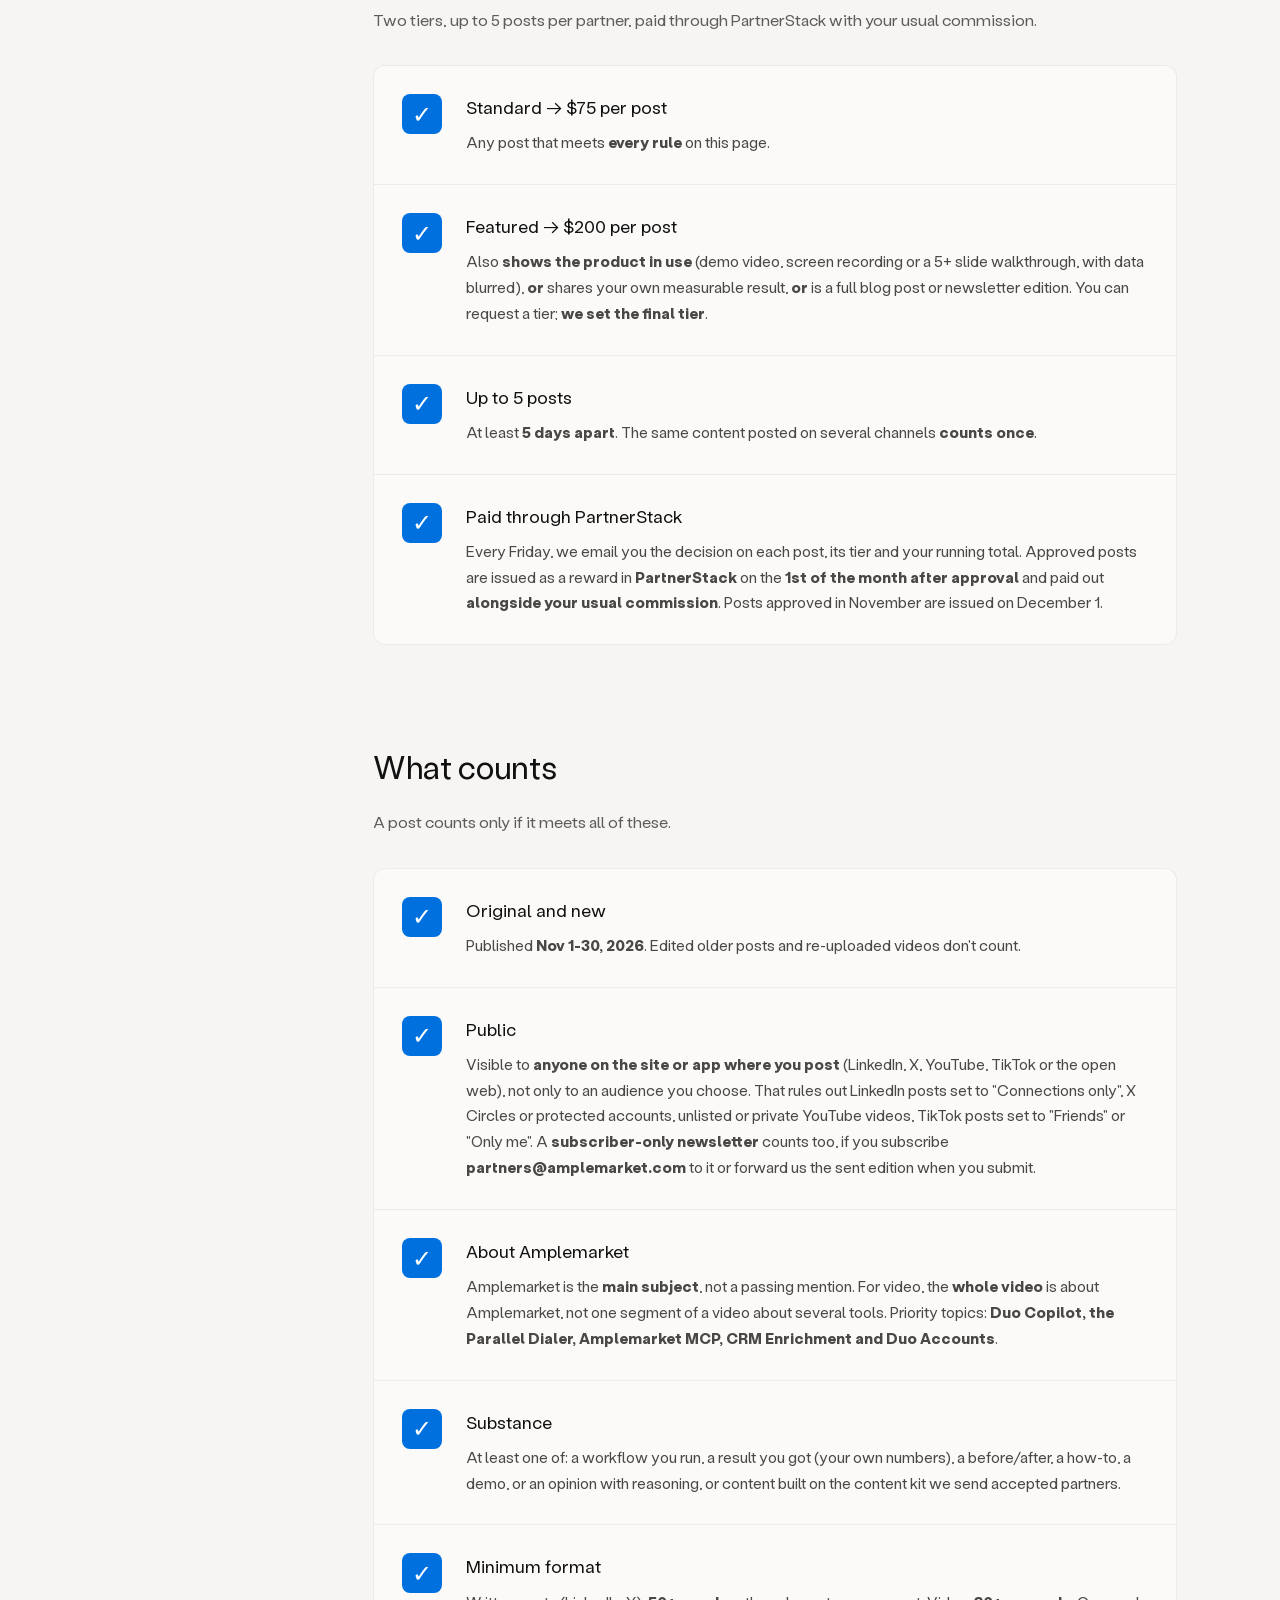
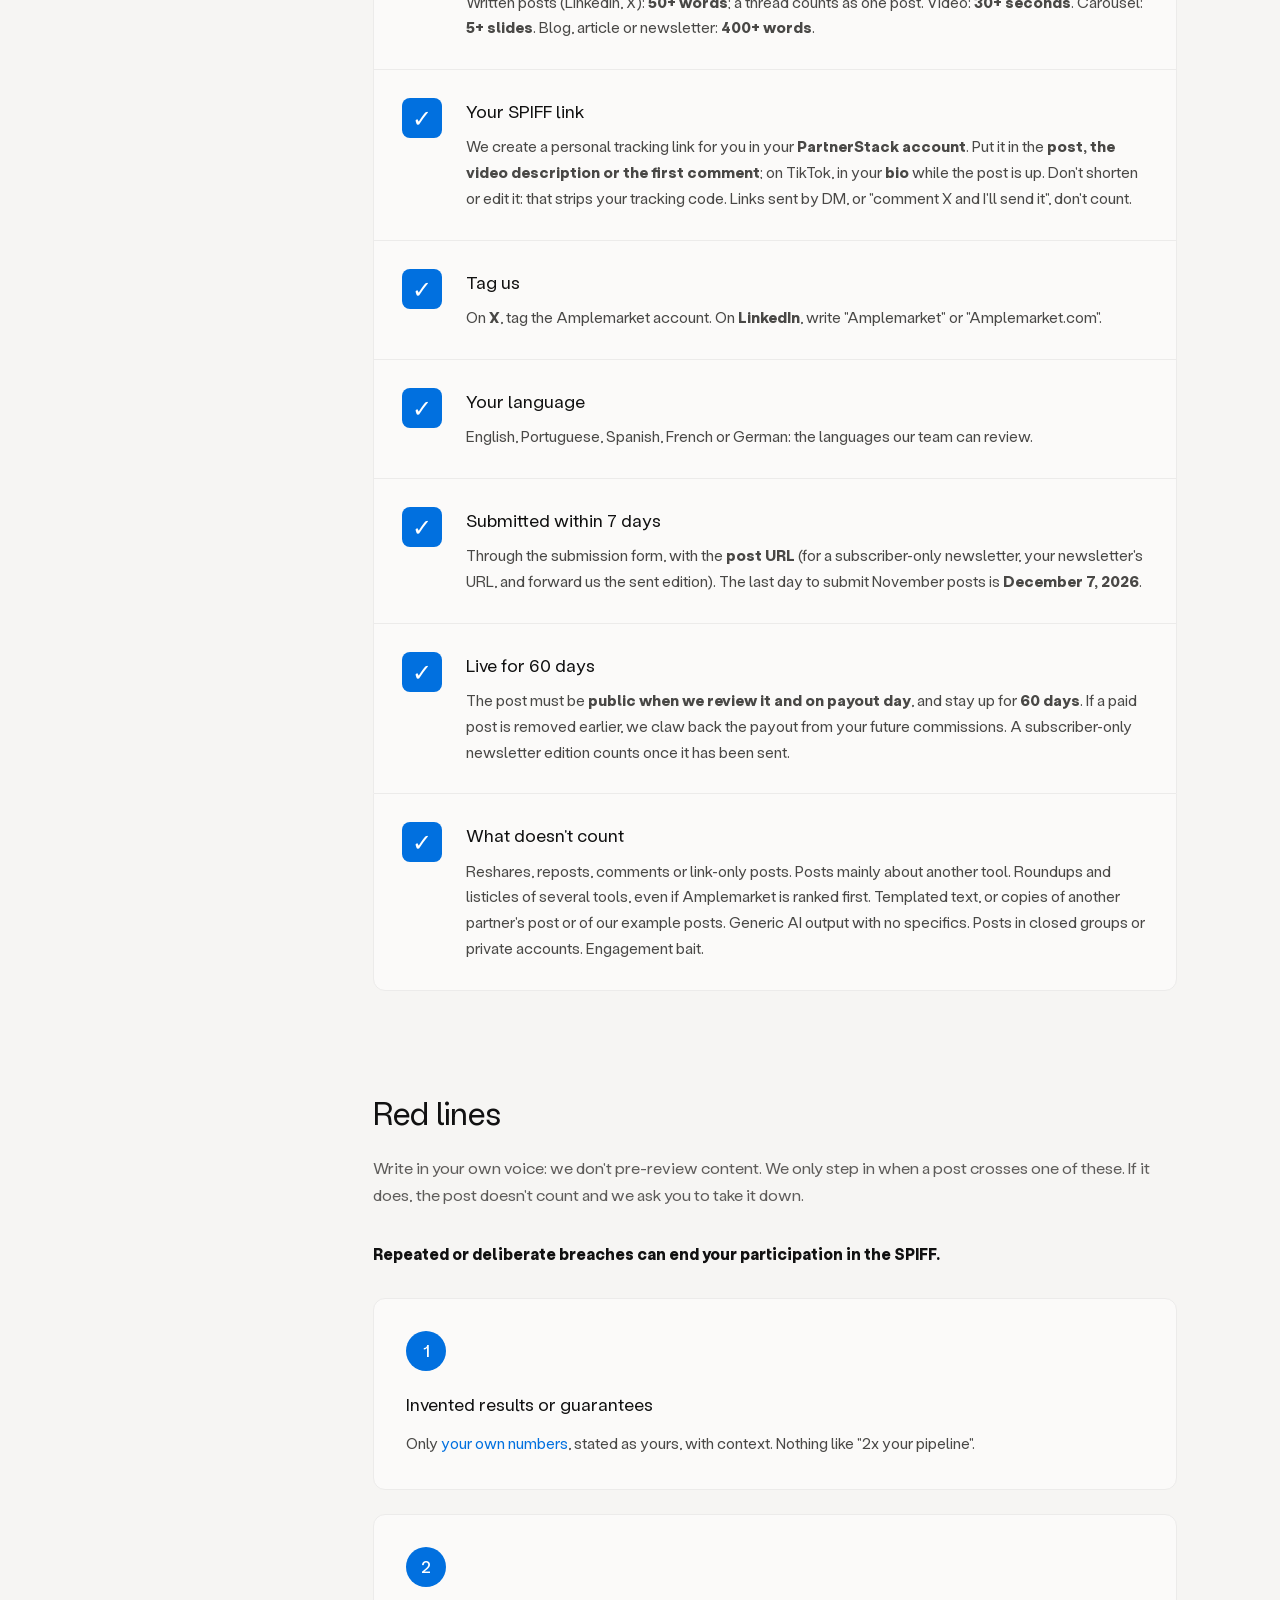
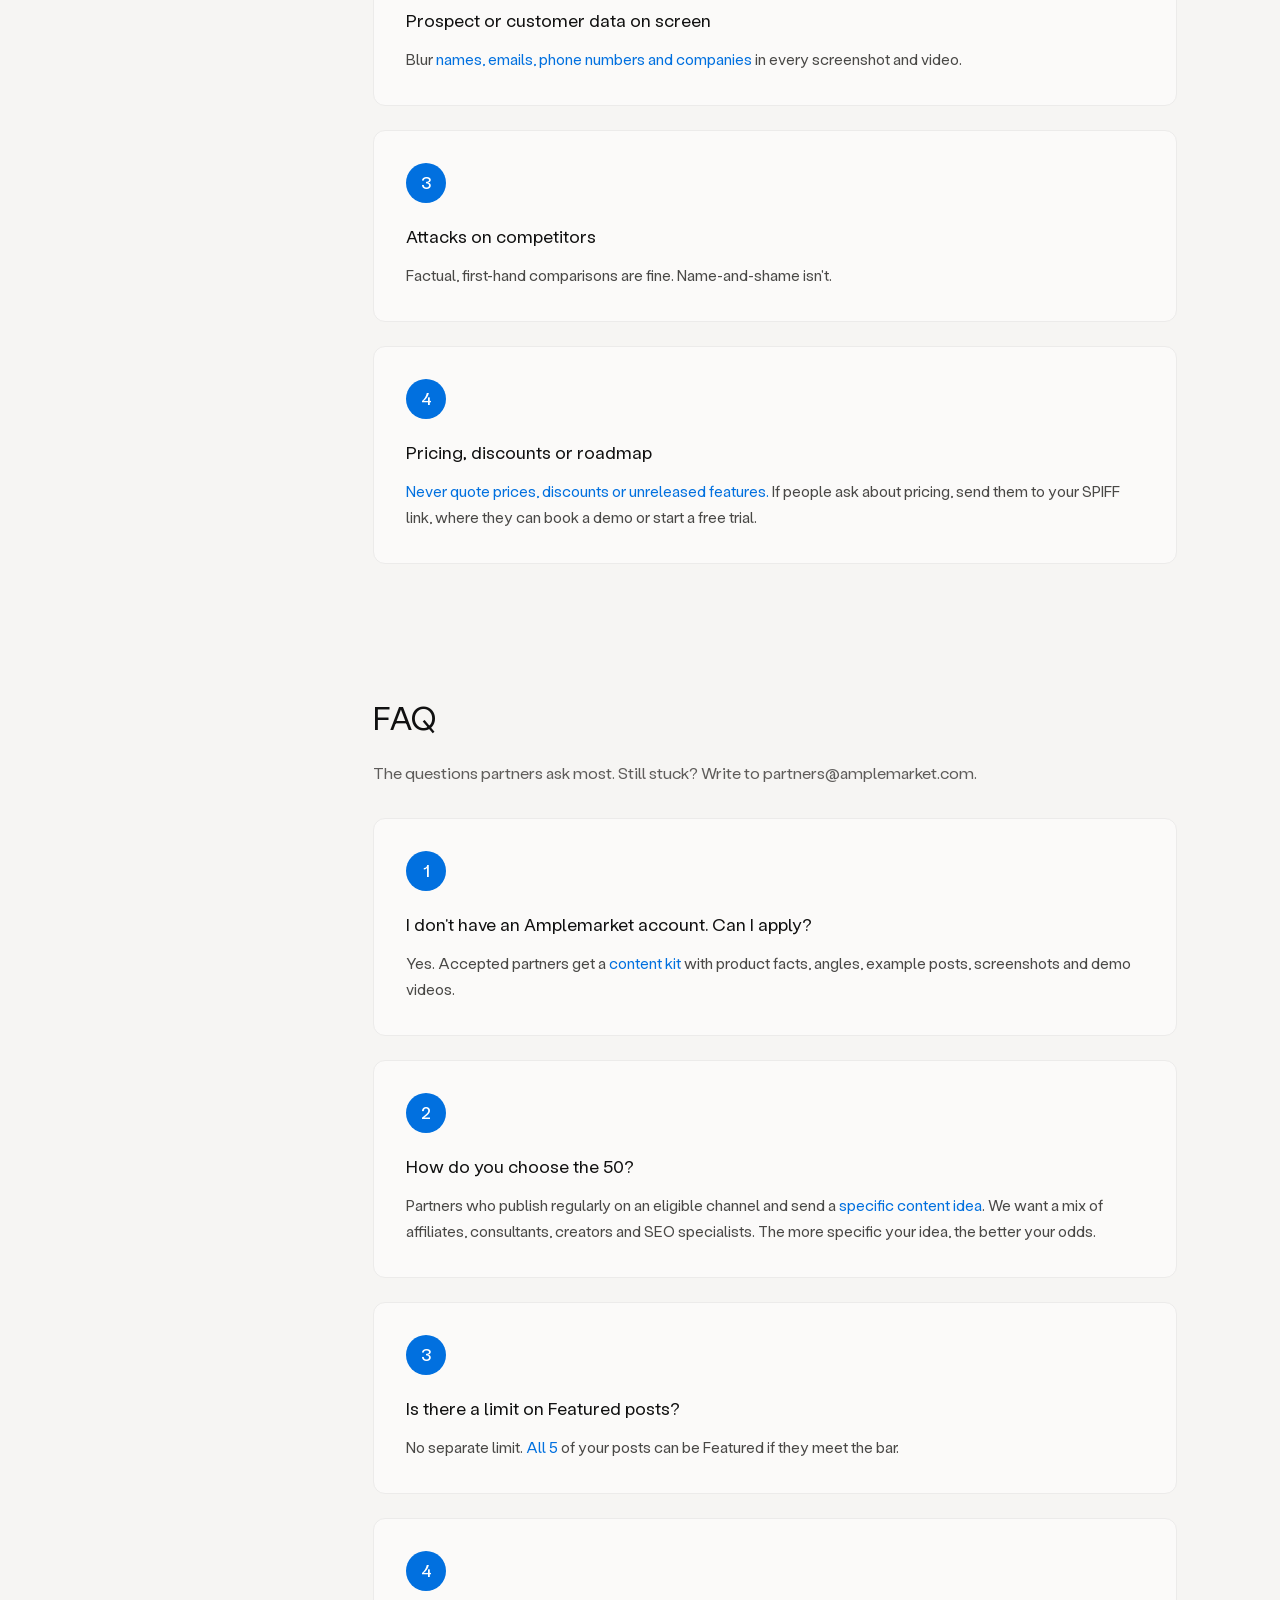
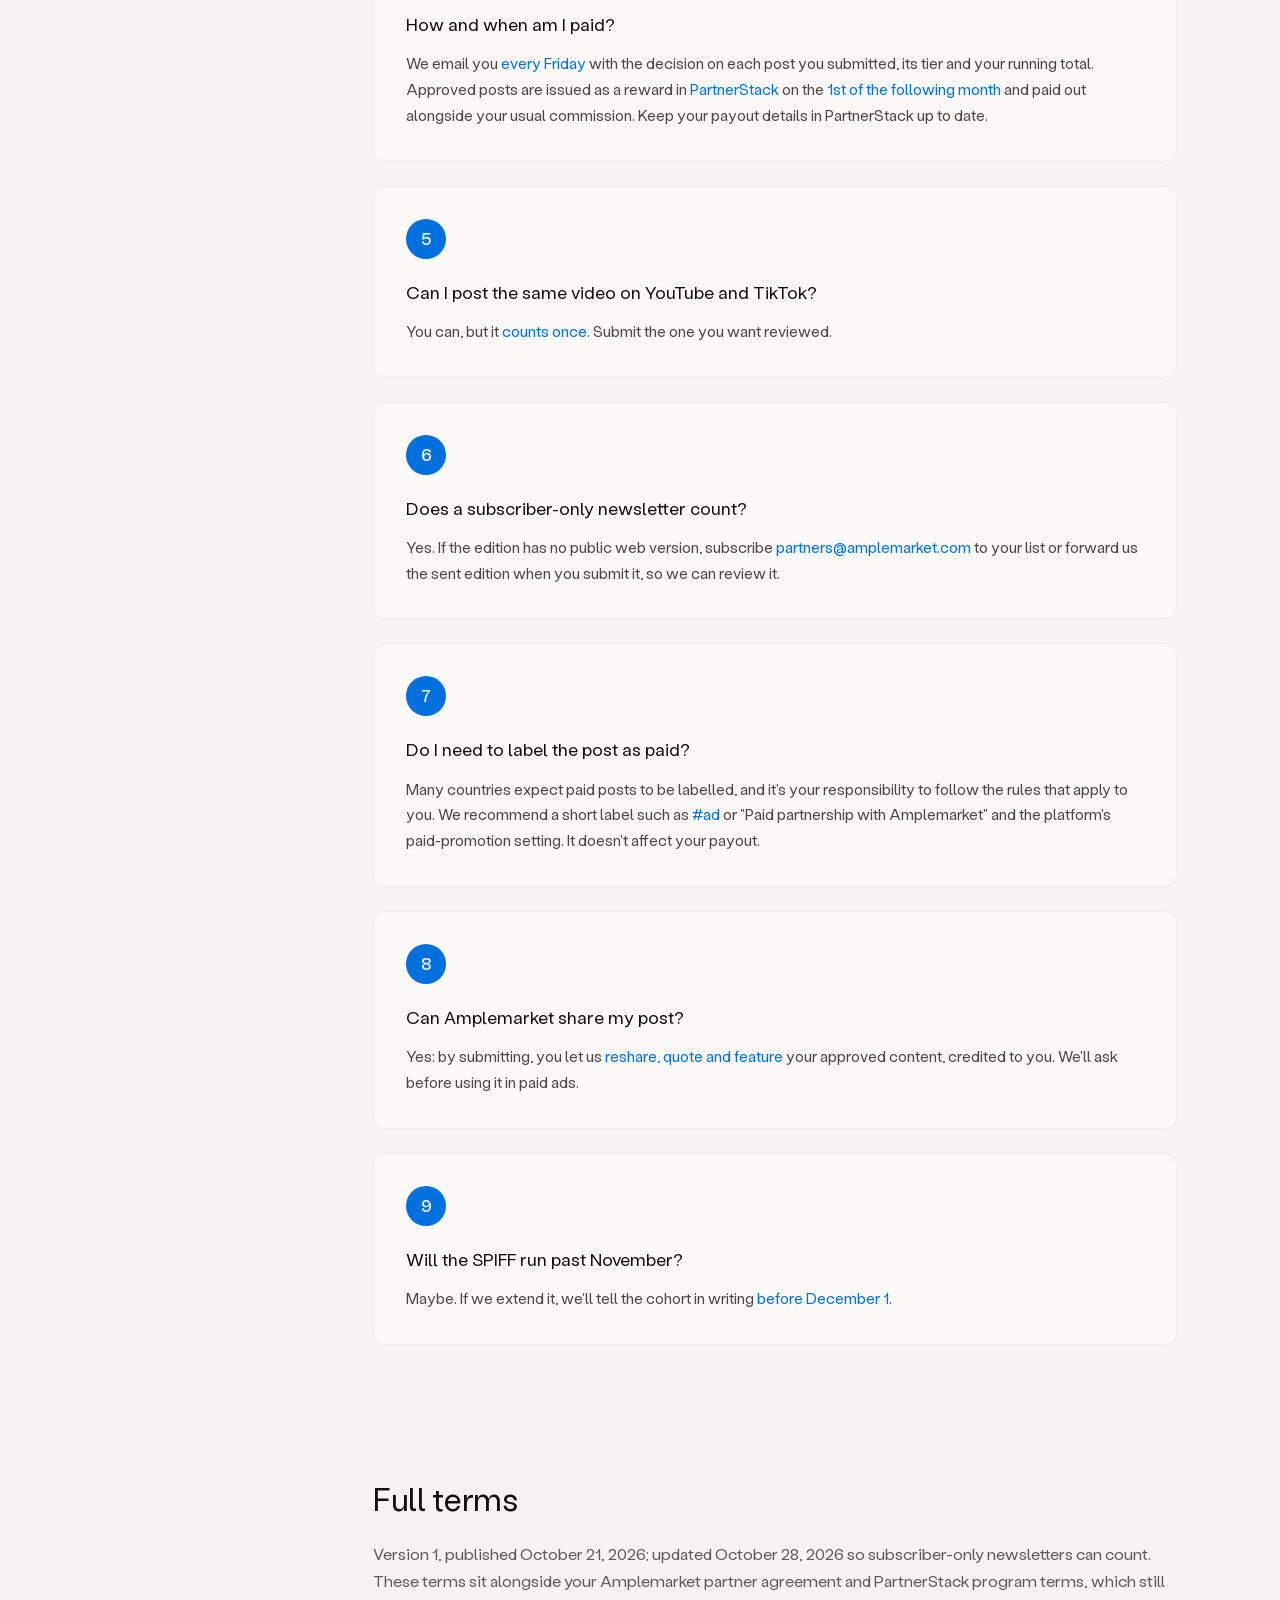
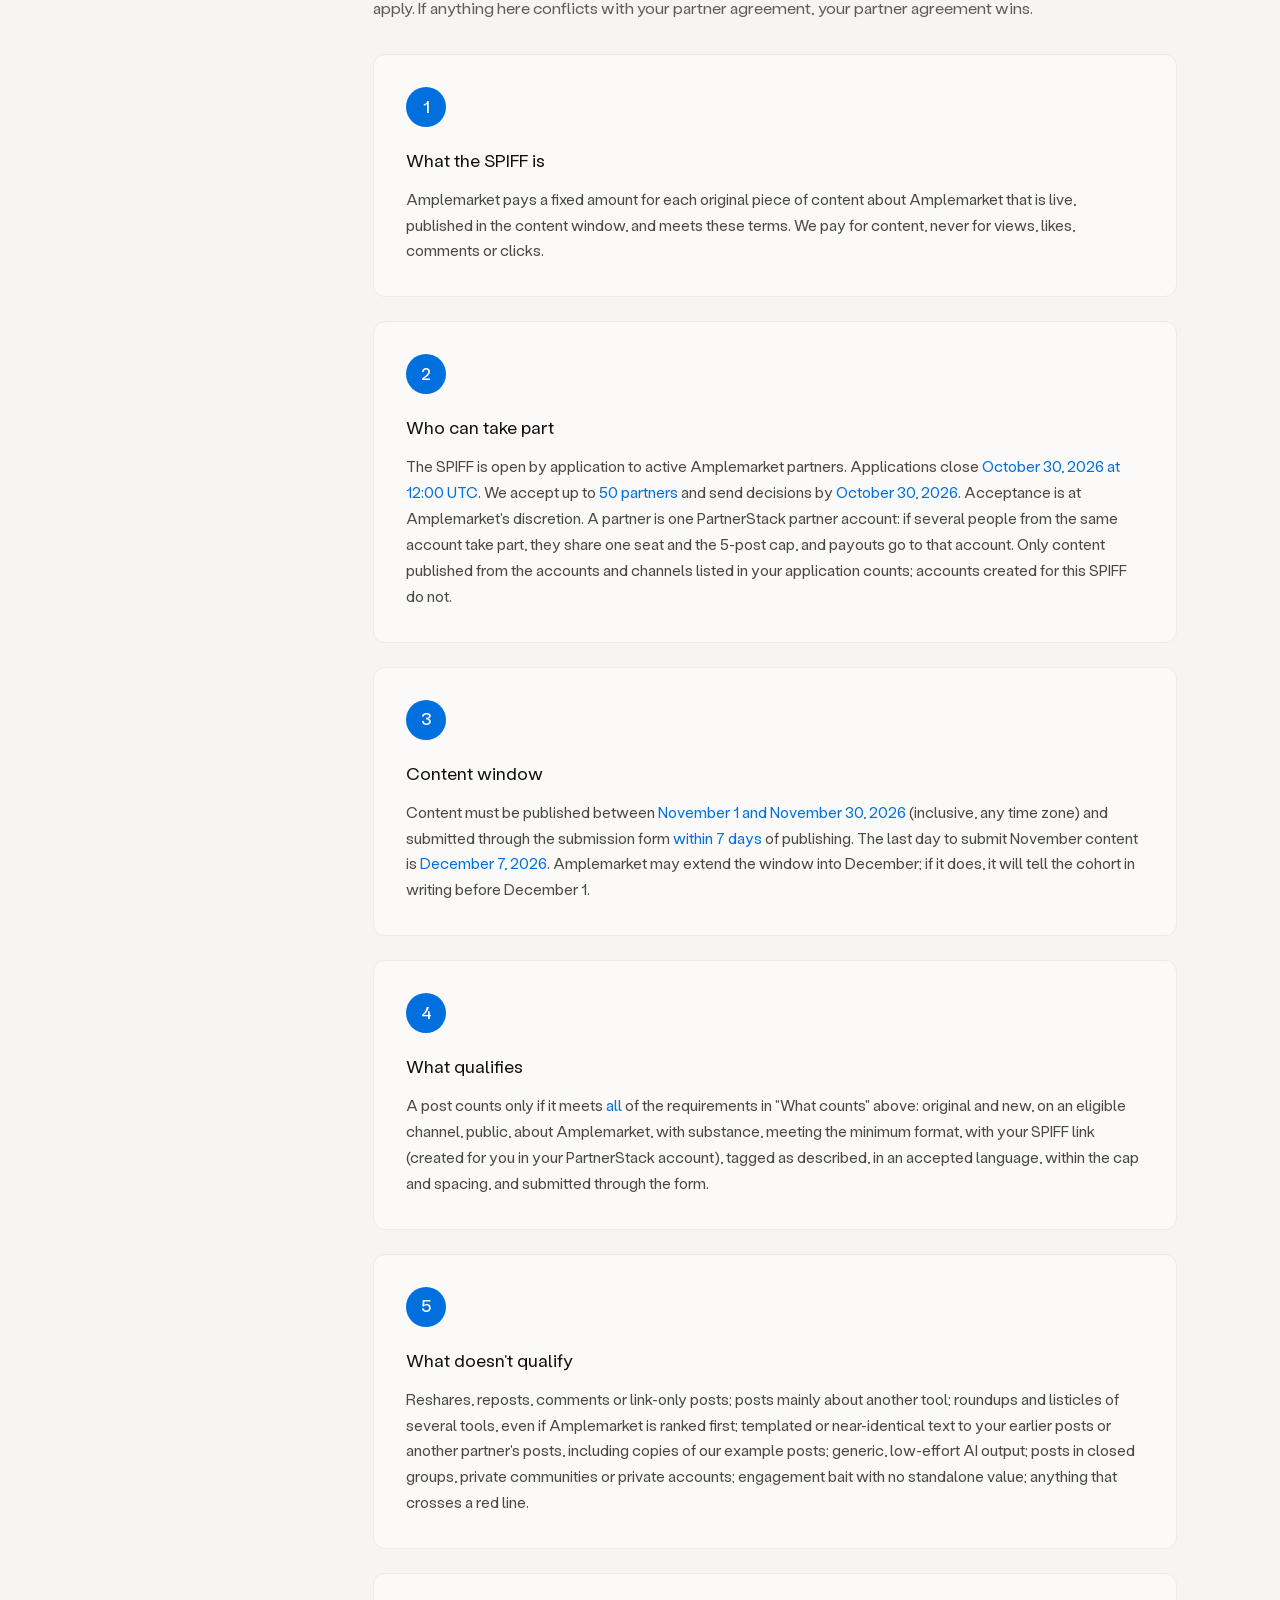
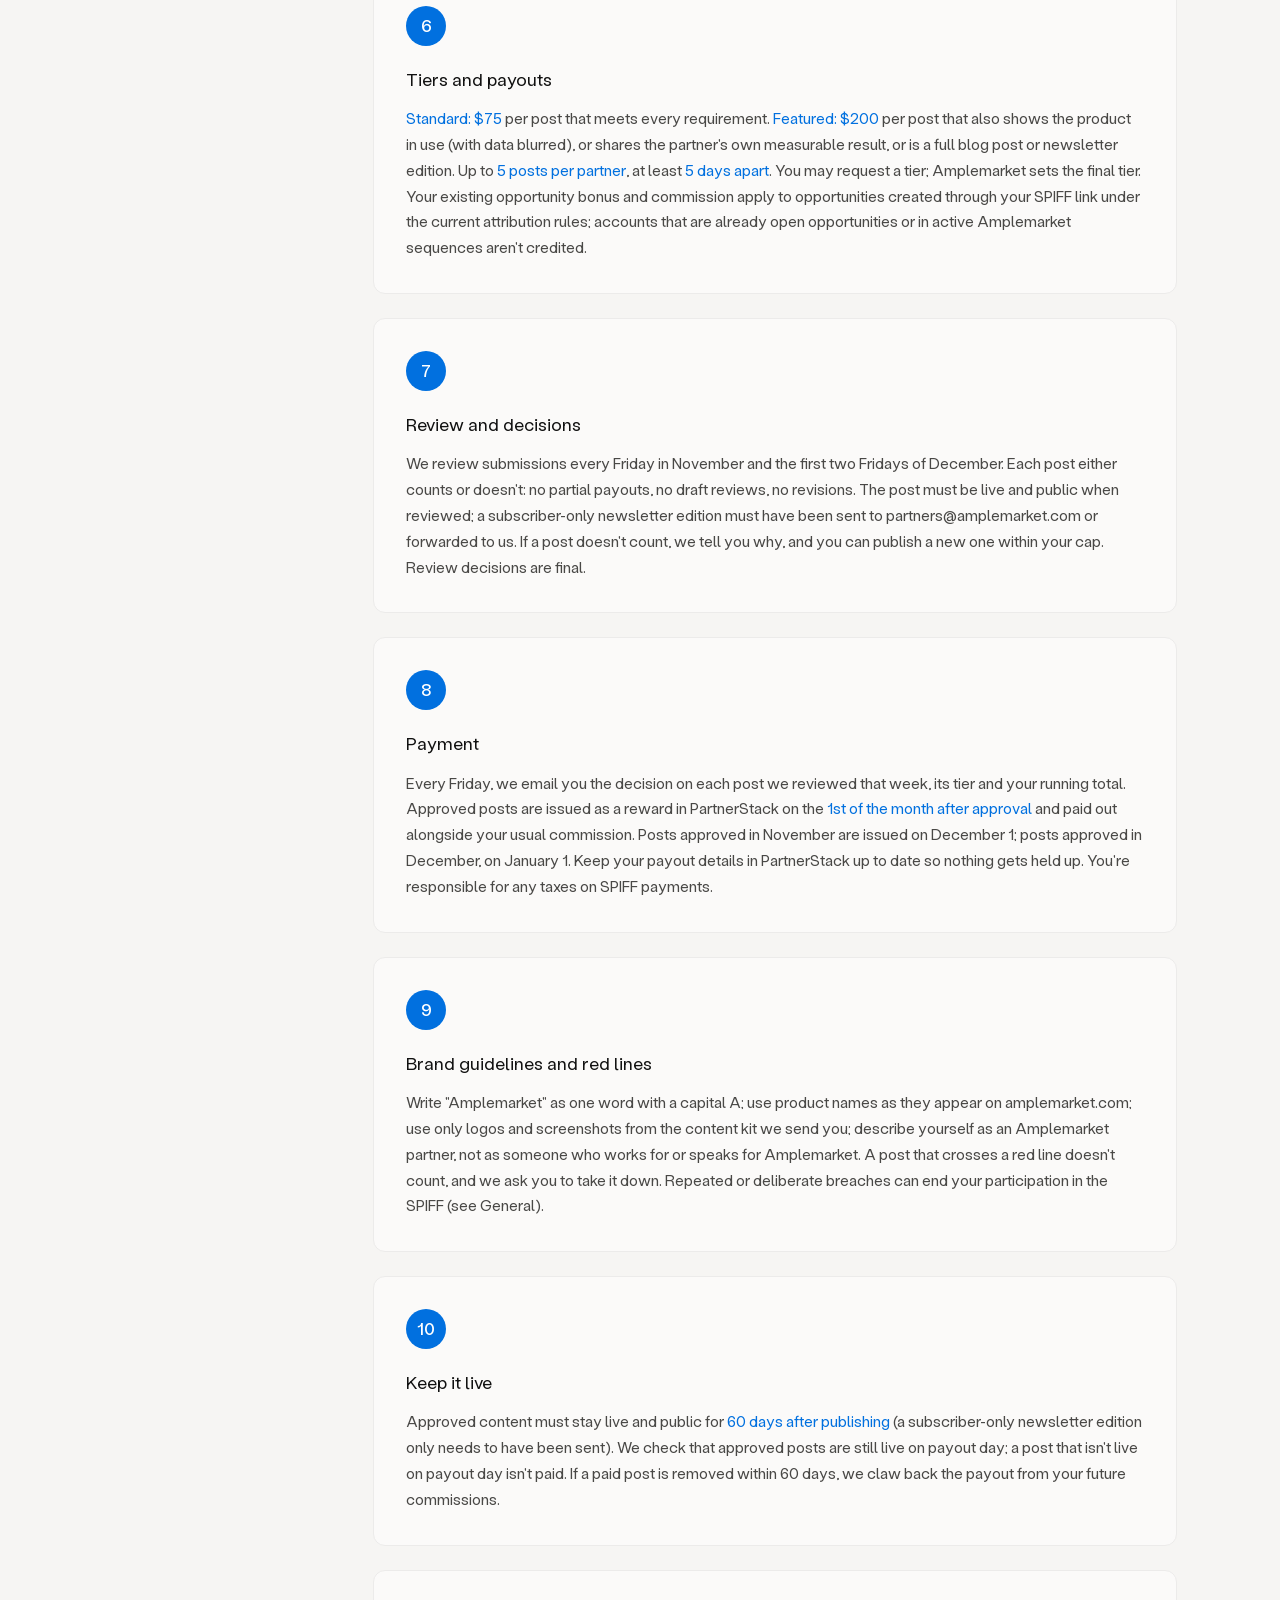
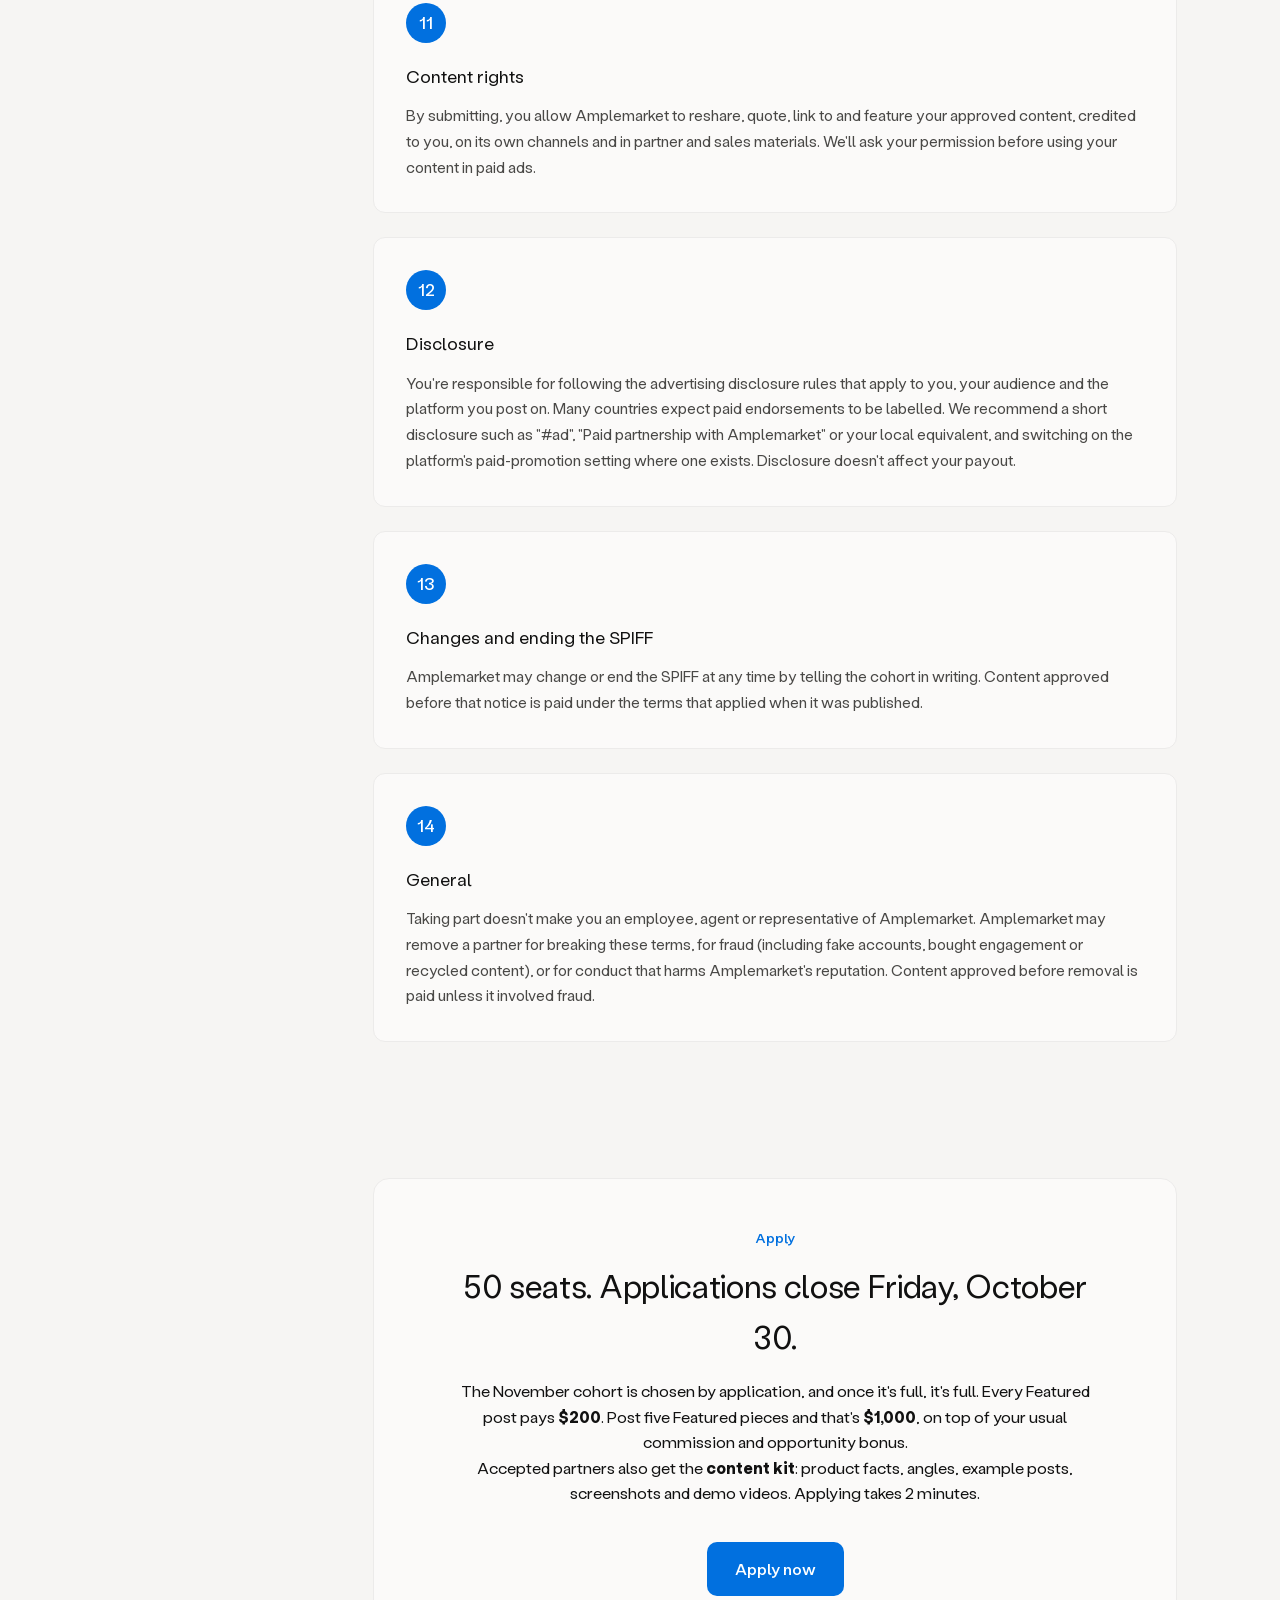
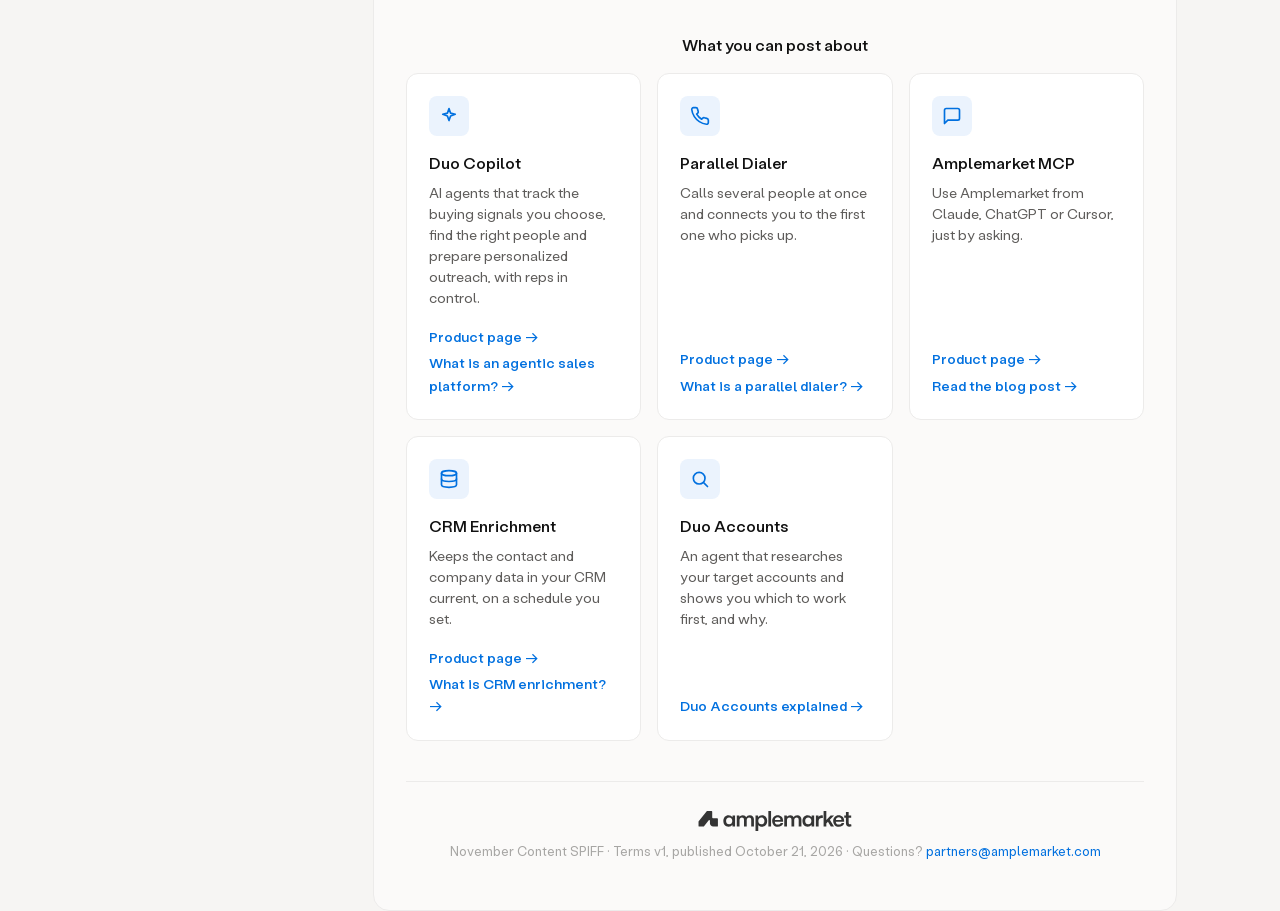
==== commit ac99ed45: "Terms: how to submit a subscriber-only newsletter Co-Authored-By: Claude Opus 5.5 <noreply@anthropic" ====
--- a/index.html
+++ b/index.html
@@ -197,7 +197,7 @@
                         <div class="checklist-icon">✓</div>
                         <div class="checklist-content">
                             <h3>Submitted within 7 days</h3>
-                            <p>Through the submission form, with the <strong>post URL</strong>. The last day to submit November posts is <strong>December 7, 2026</strong>.</p>
+                            <p>Through the submission form, with the <strong>post URL</strong> (for a subscriber-only newsletter, your newsletter&#x27;s URL, and forward us the sent edition). The last day to submit November posts is <strong>December 7, 2026</strong>.</p>
                         </div>
                     </div>
 
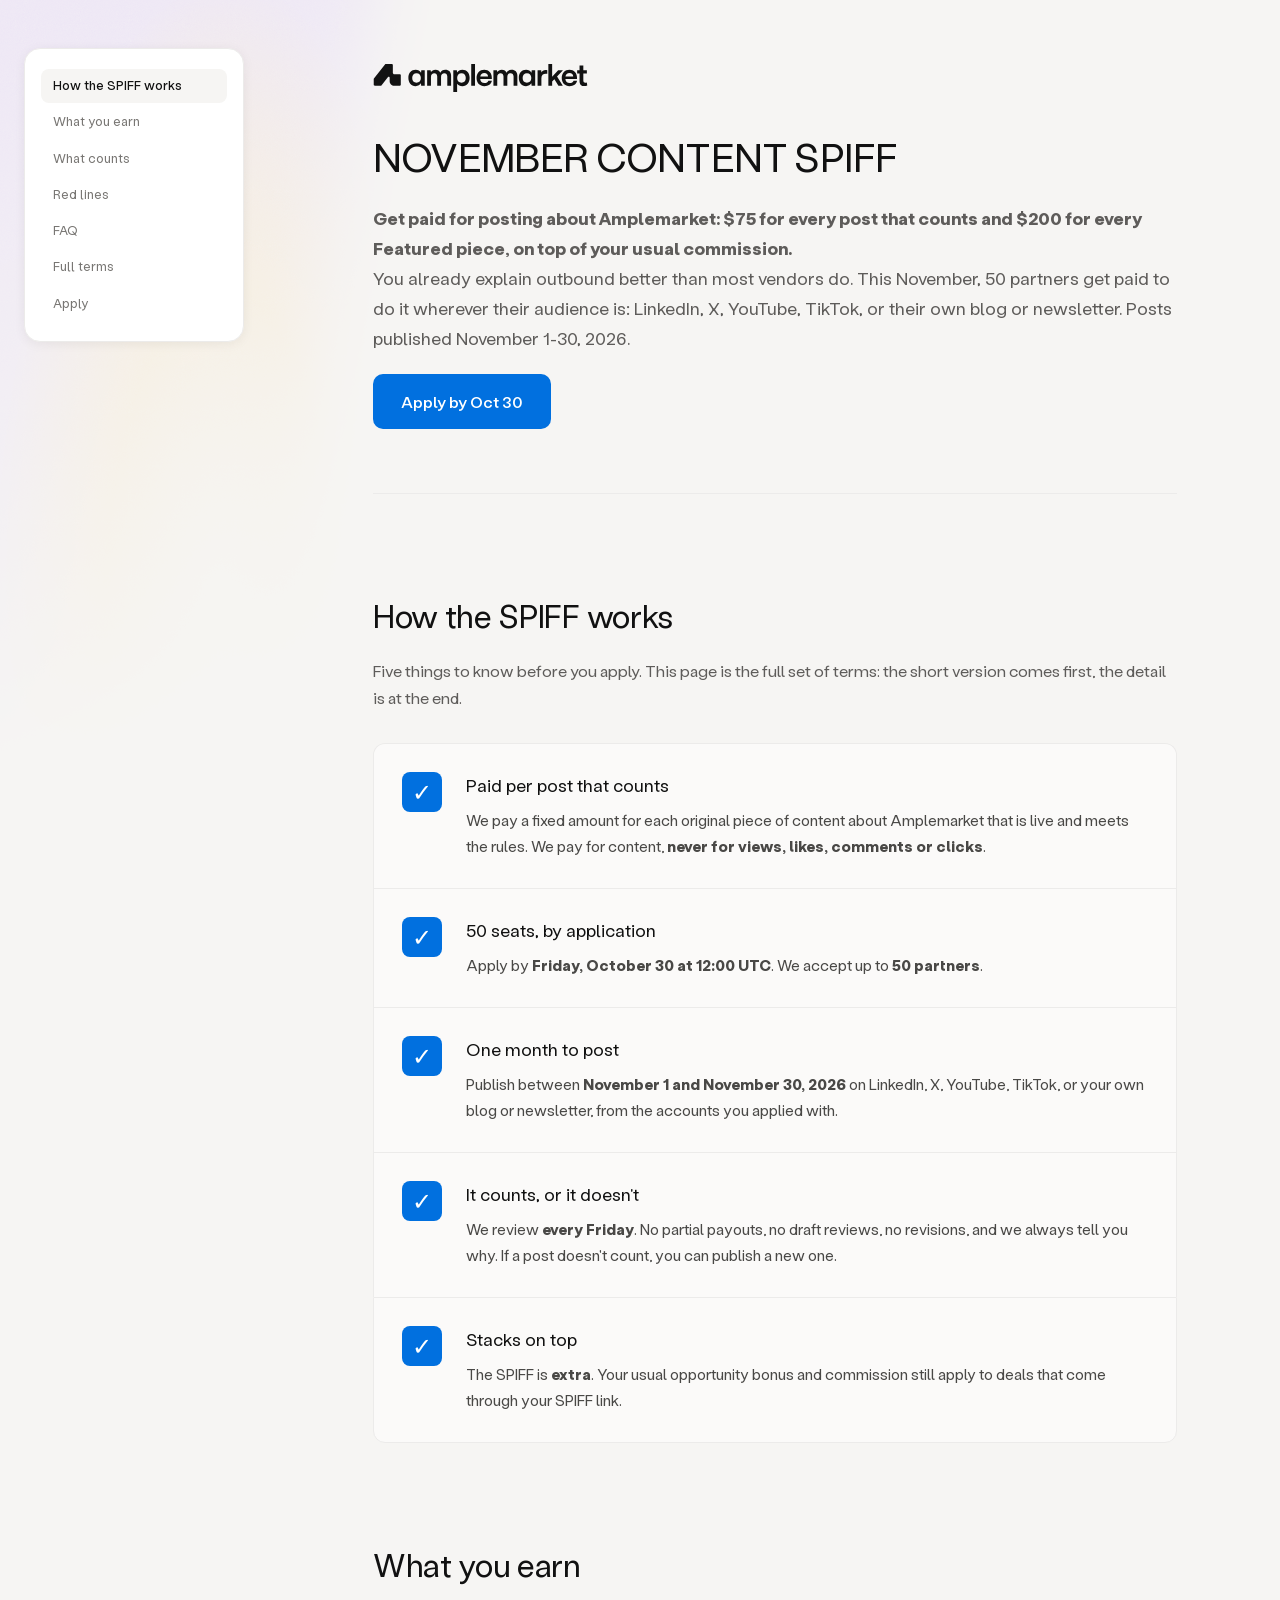
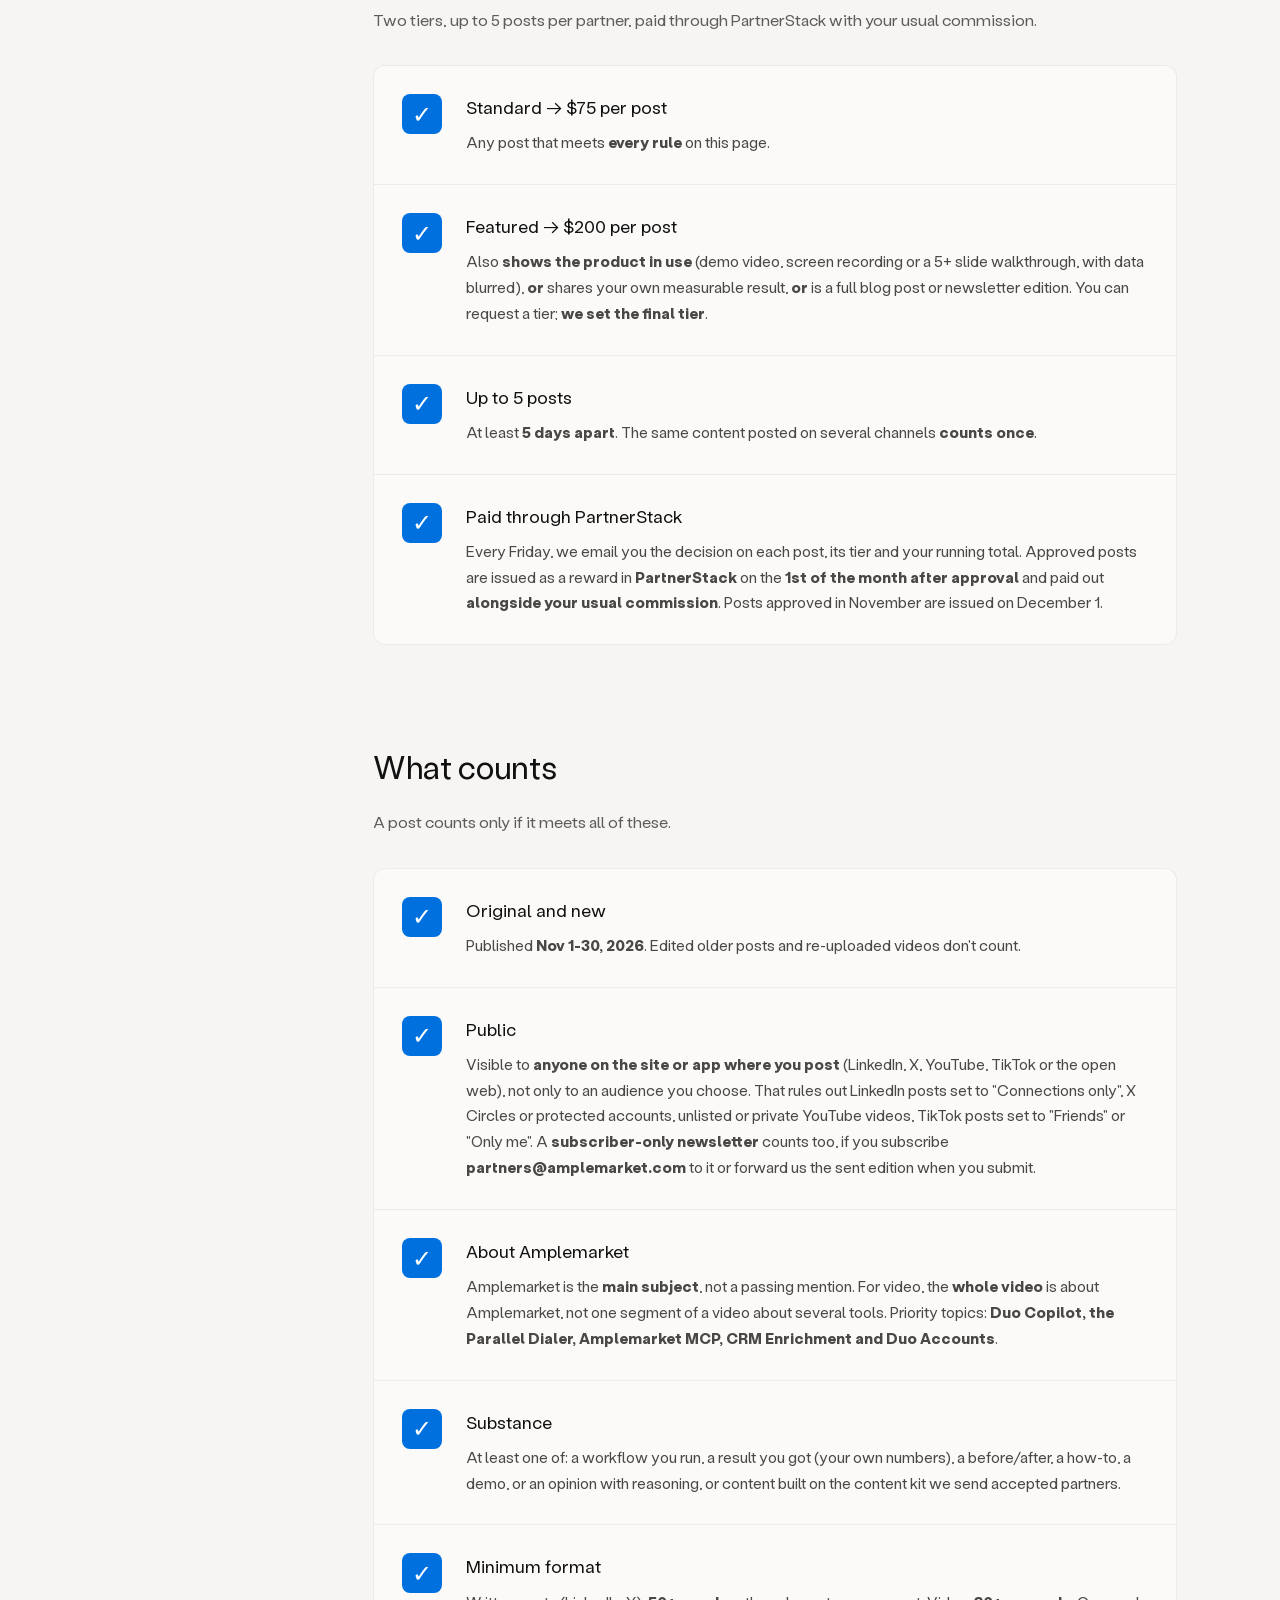
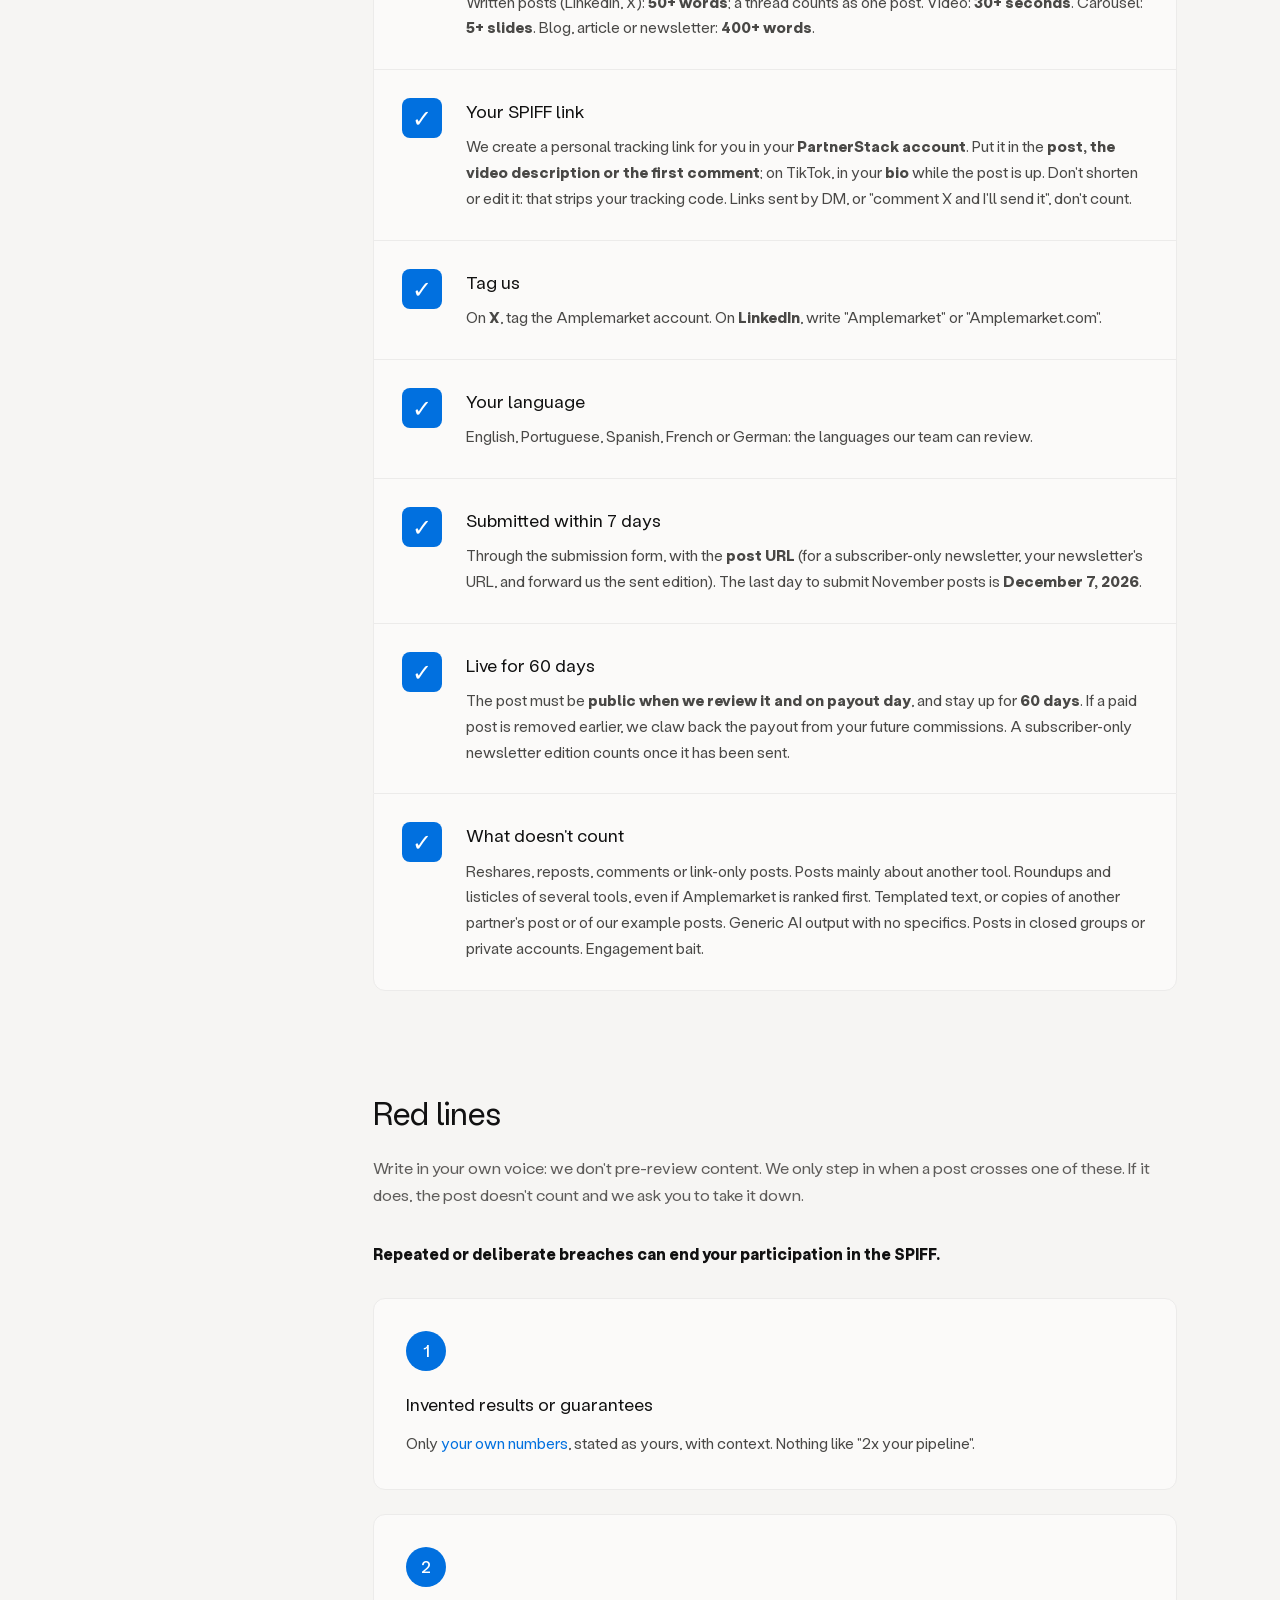
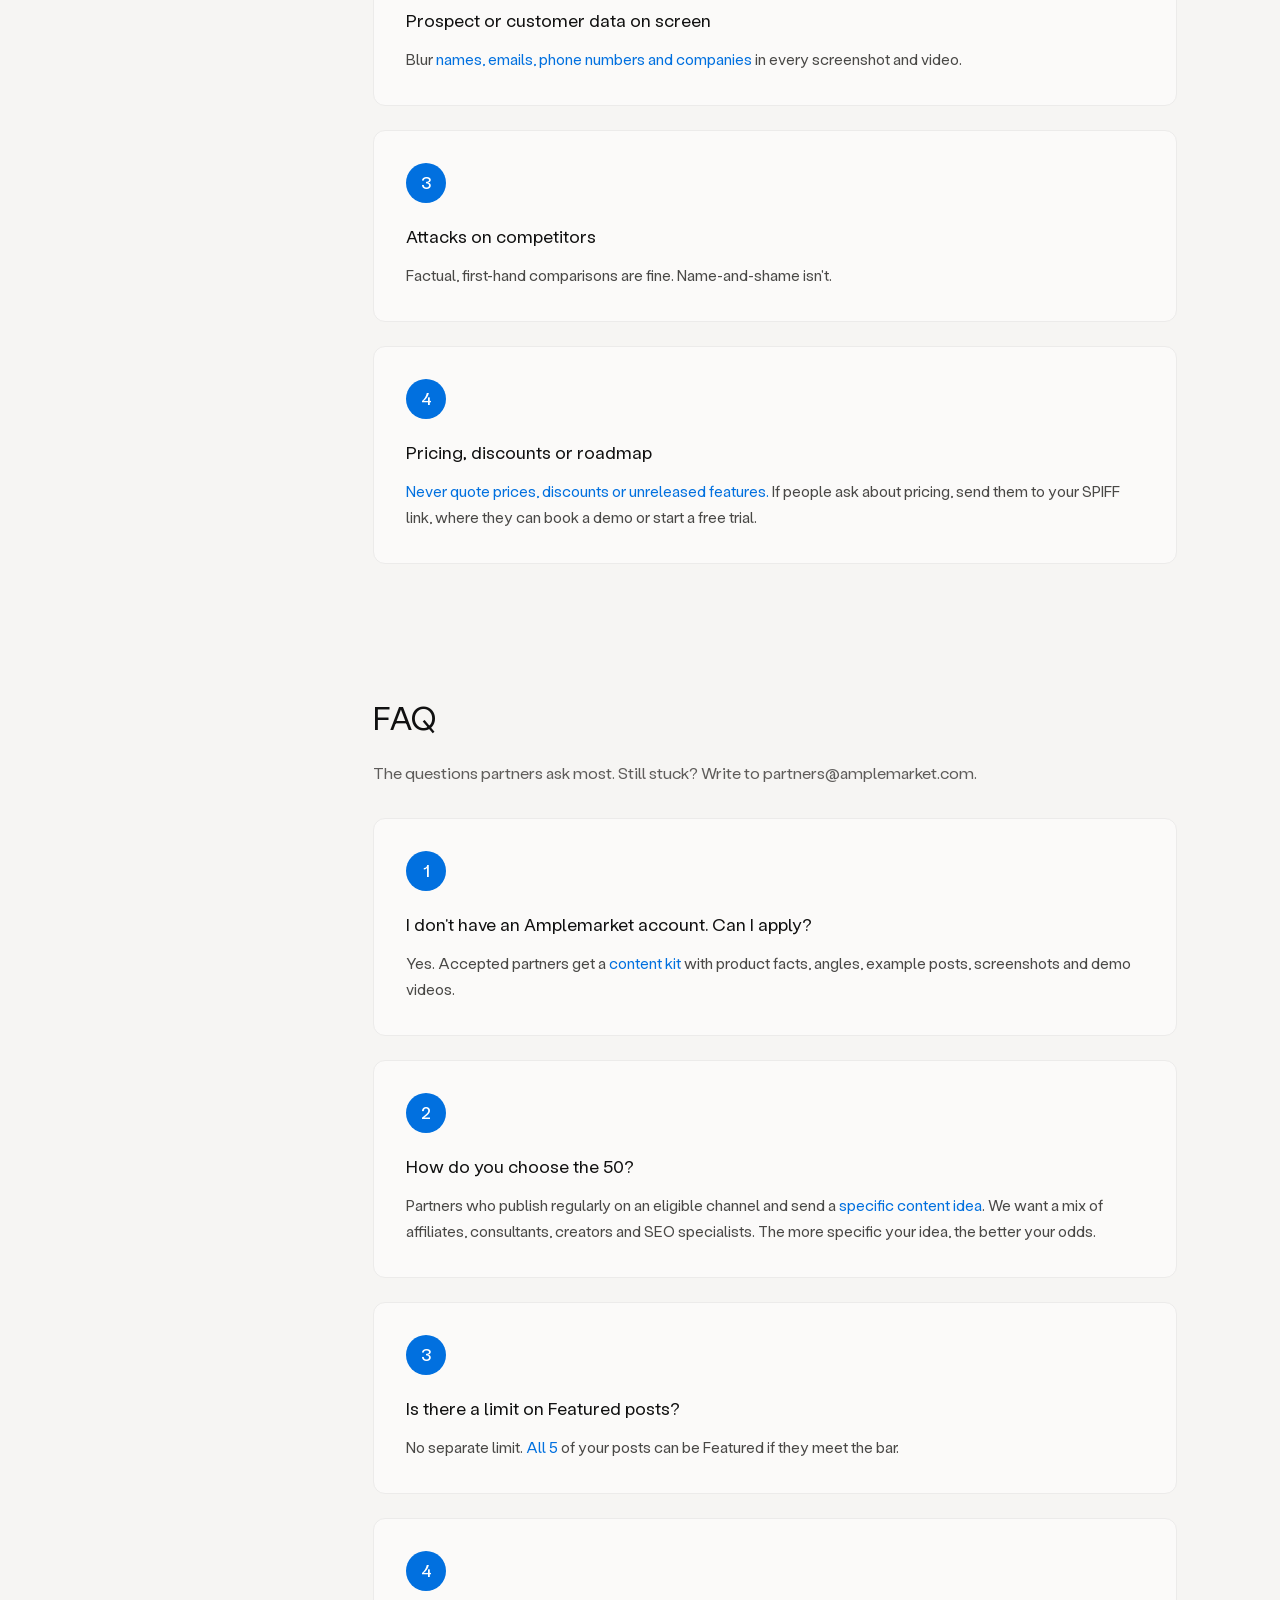
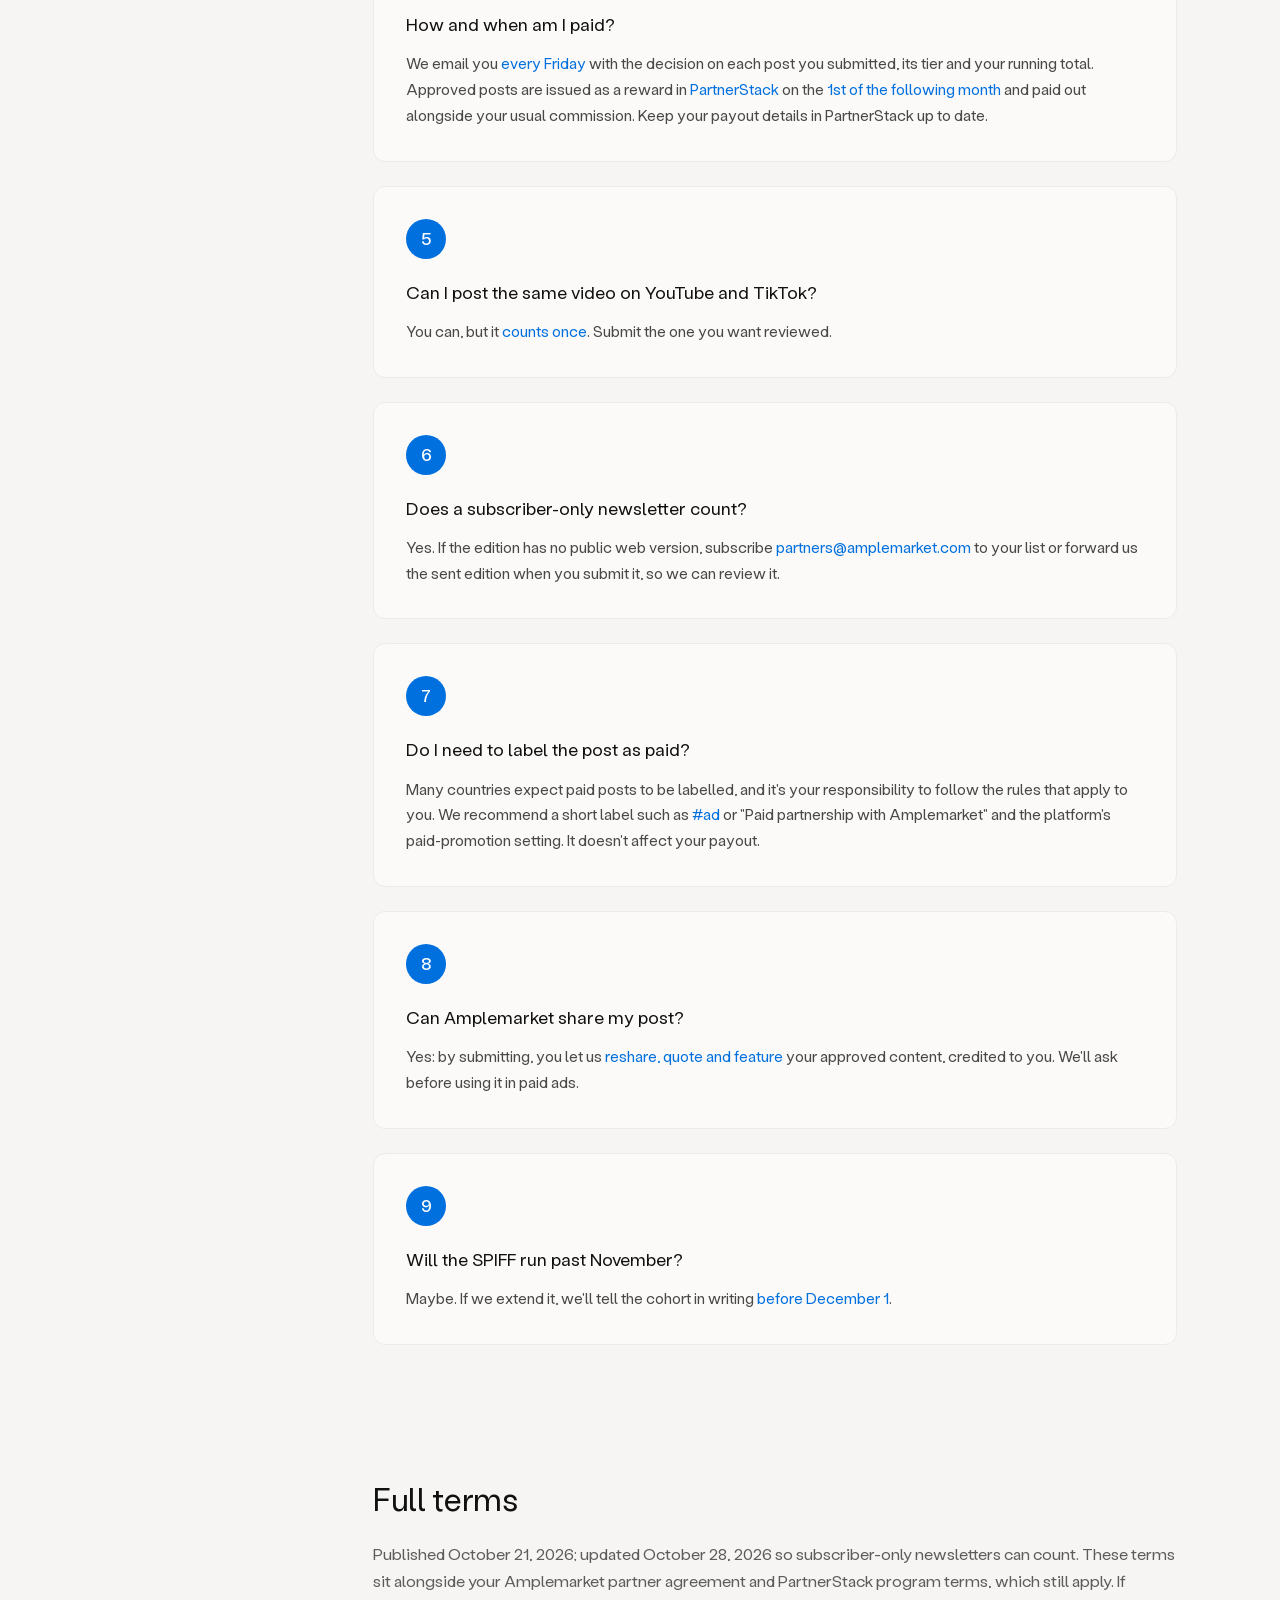
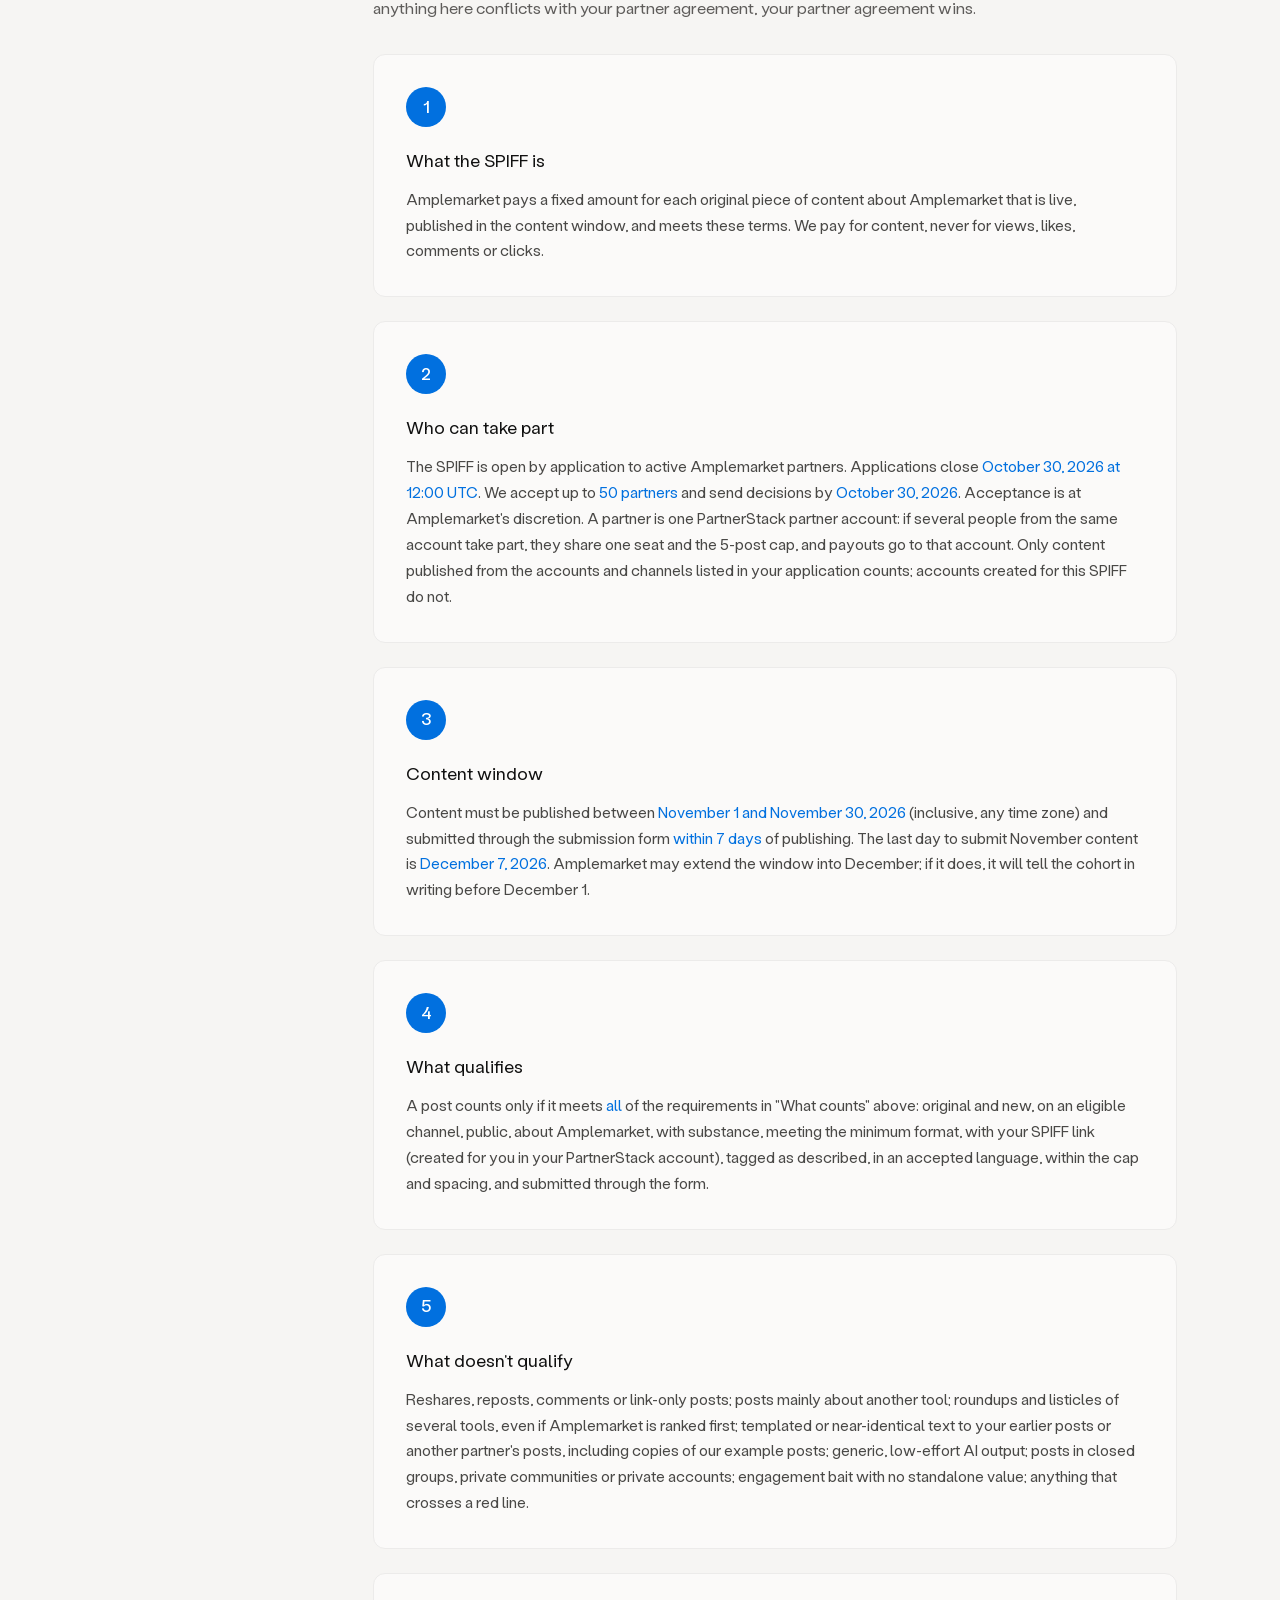
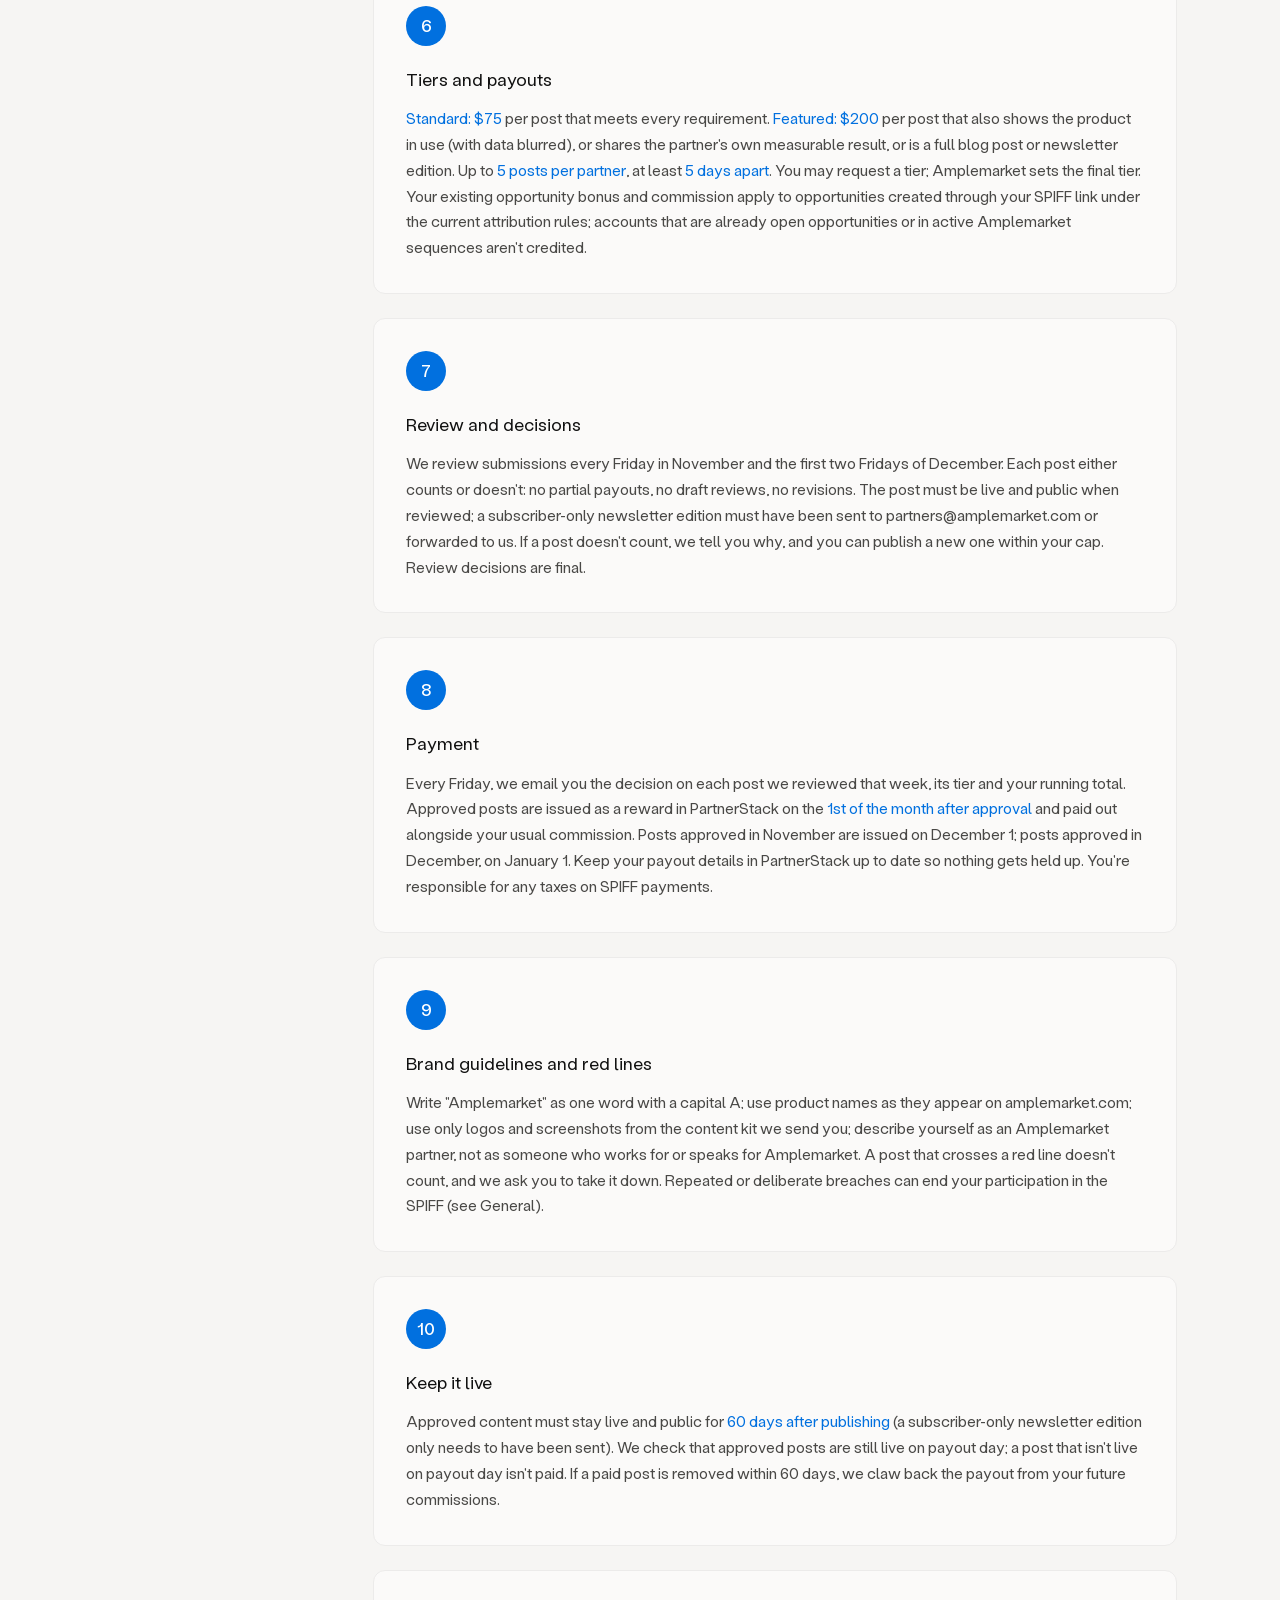
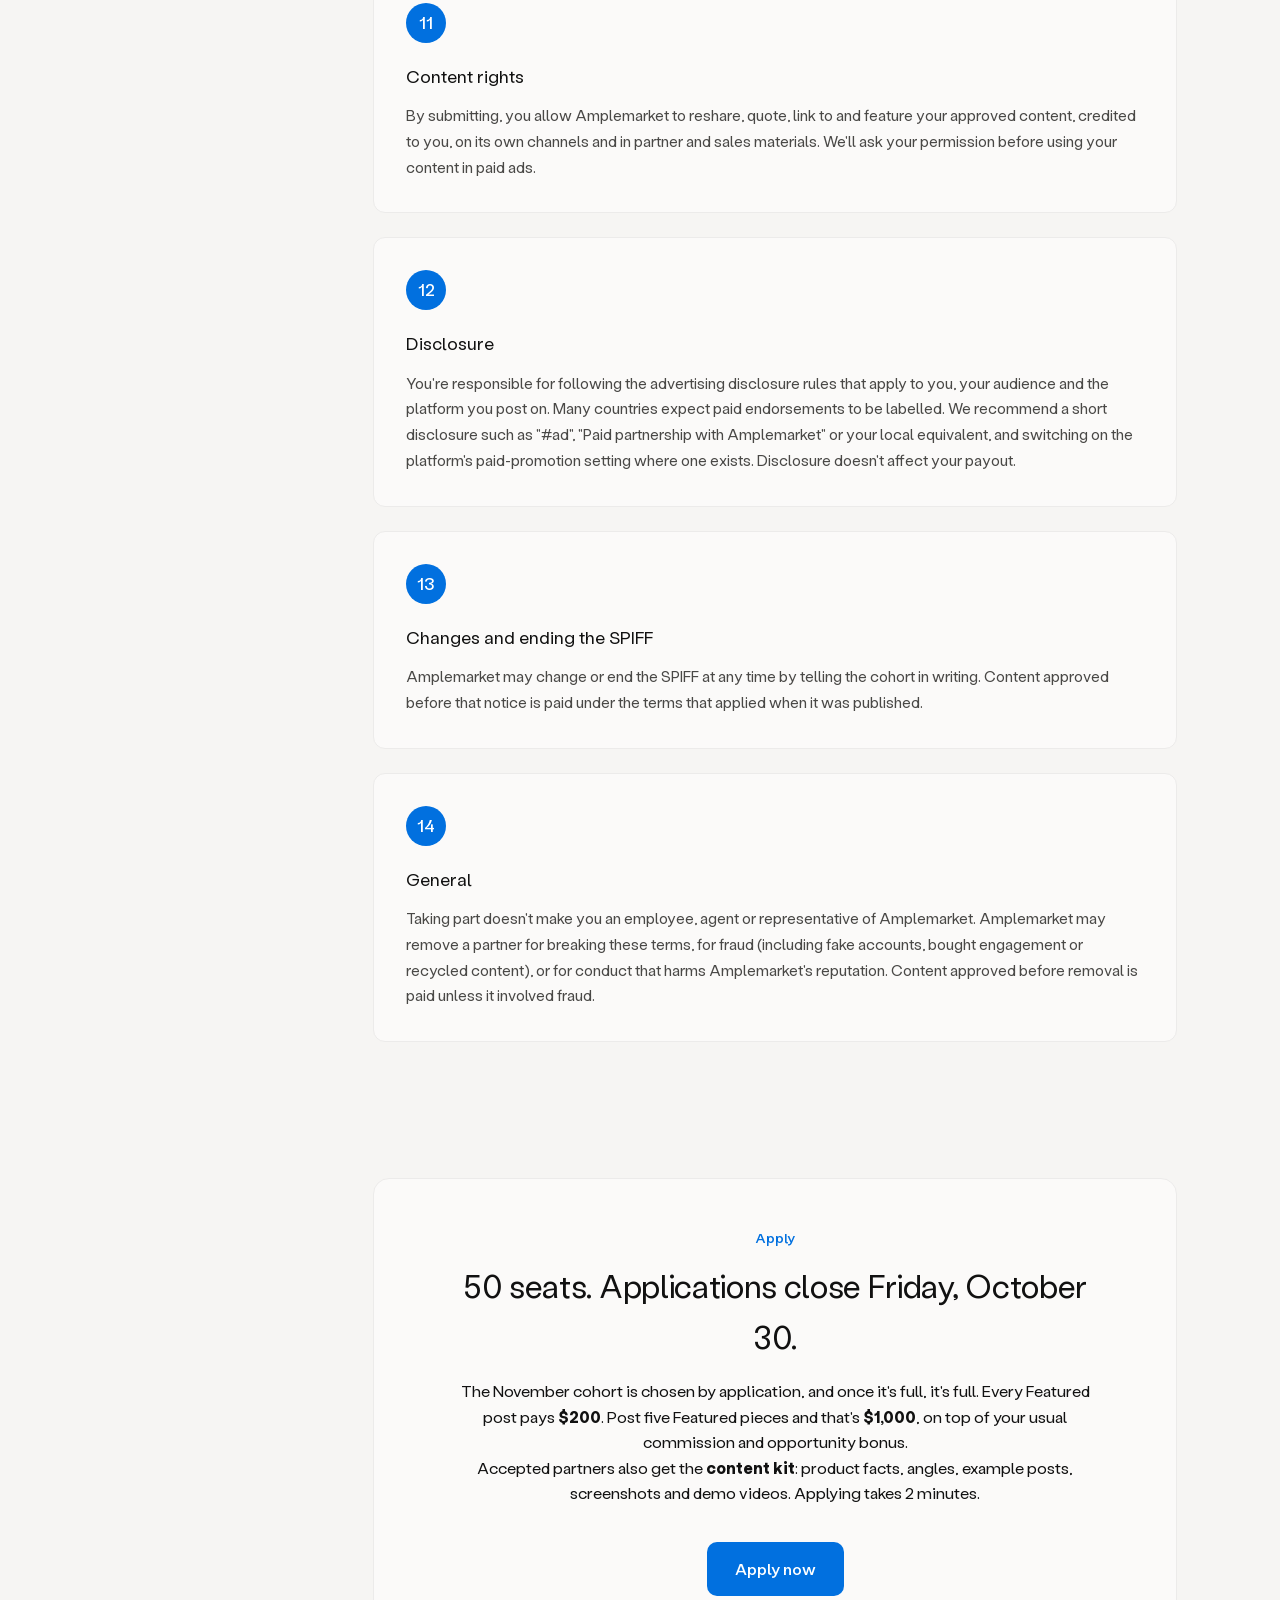
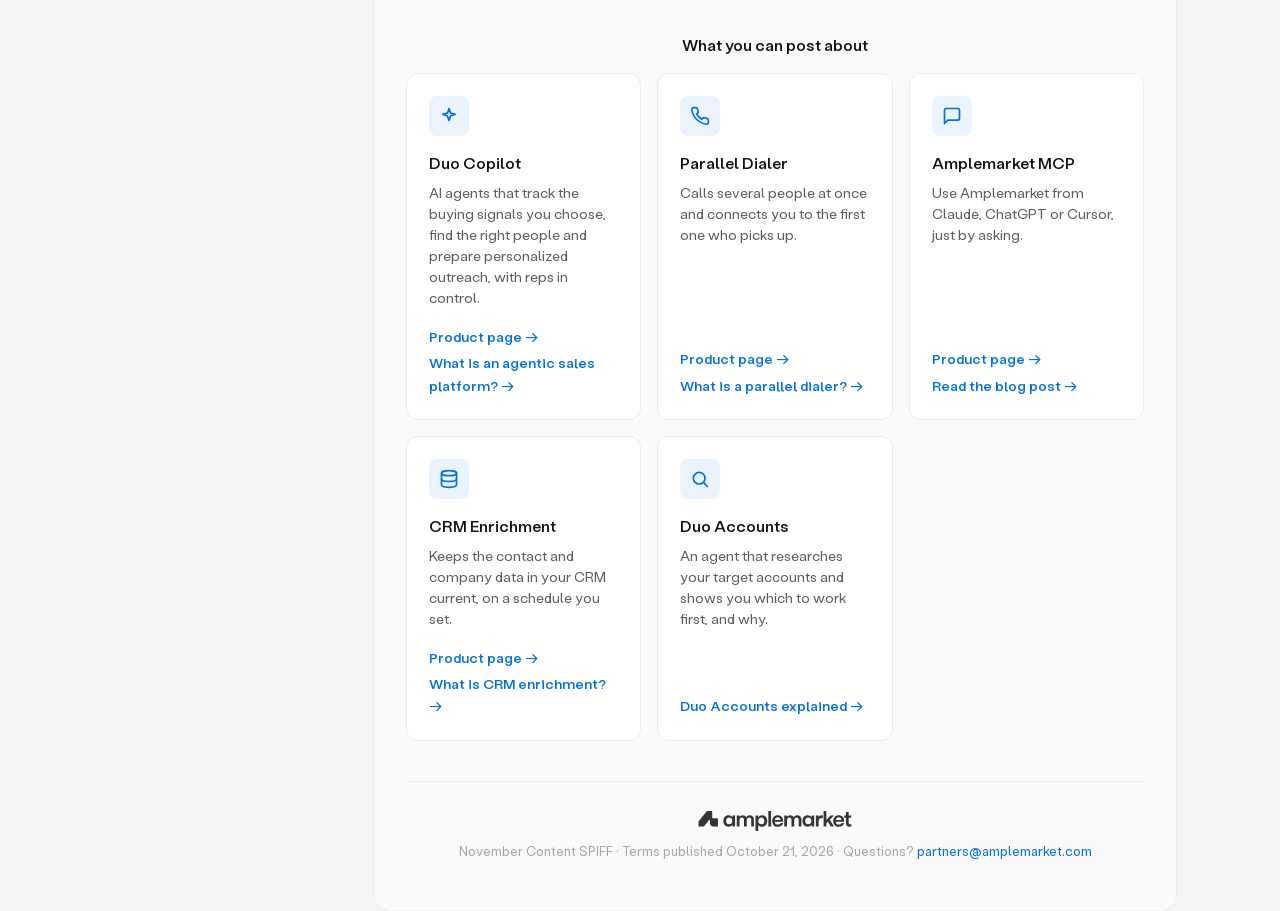
==== commit 39188e36: "Terms page: drop the version number Co-Authored-By: Claude Opus 5.5 <noreply@anthropic.com> Claude-S" ====
--- a/index.html
+++ b/index.html
@@ -317,7 +317,7 @@
             <!-- Full terms -->
             <section id="part-6">
                 <h2>Full terms</h2>
-                <p>Version 1, published October 21, 2026; updated October 28, 2026 so subscriber-only newsletters can count. These terms sit alongside your Amplemarket partner agreement and PartnerStack program terms, which still apply. If anything here conflicts with your partner agreement, your partner agreement wins.</p>
+                <p>Published October 21, 2026; updated October 28, 2026 so subscriber-only newsletters can count. These terms sit alongside your Amplemarket partner agreement and PartnerStack program terms, which still apply. If anything here conflicts with your partner agreement, your partner agreement wins.</p>
 
                 <div class="foundations-grid">
                     <article class="foundation-card">
@@ -455,7 +455,7 @@
                 </div>
                 <div style="border-top:1px solid #ECEBEA;margin-top:40px;padding-top:24px;text-align:center;">
                     <img src="images/am-logo.svg" alt="Amplemarket" style="height:20px;width:auto;vertical-align:middle;opacity:0.85;">
-                    <p style="color:#A7A6A4;font-size:13px;margin:10px 0 0;">November Content SPIFF &middot; Terms v1, published October 21, 2026 &middot; Questions? <a href="mailto:partners@amplemarket.com" style="color:#0170df;text-decoration:none;">partners@amplemarket.com</a></p>
+                    <p style="color:#A7A6A4;font-size:13px;margin:10px 0 0;">November Content SPIFF &middot; Terms published October 21, 2026 &middot; Questions? <a href="mailto:partners@amplemarket.com" style="color:#0170df;text-decoration:none;">partners@amplemarket.com</a></p>
                 </div>
             </section>
         </main>
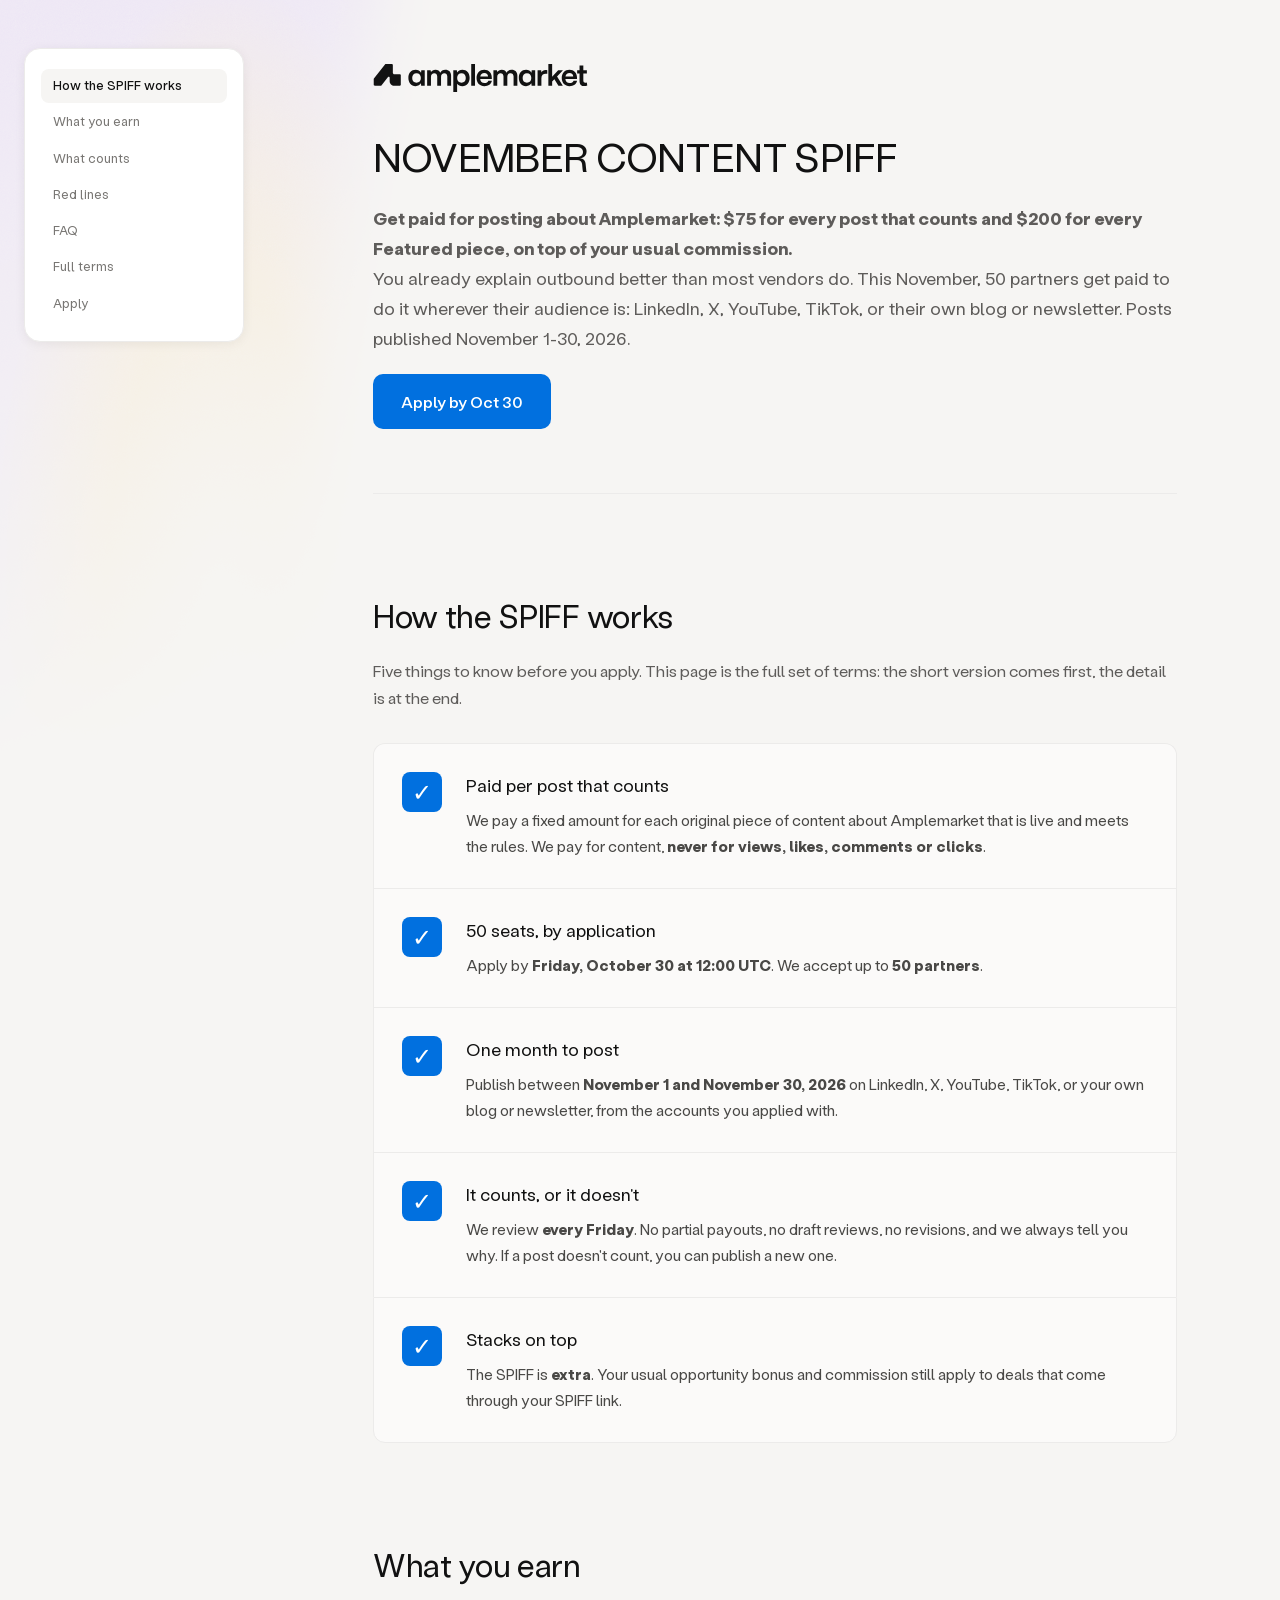
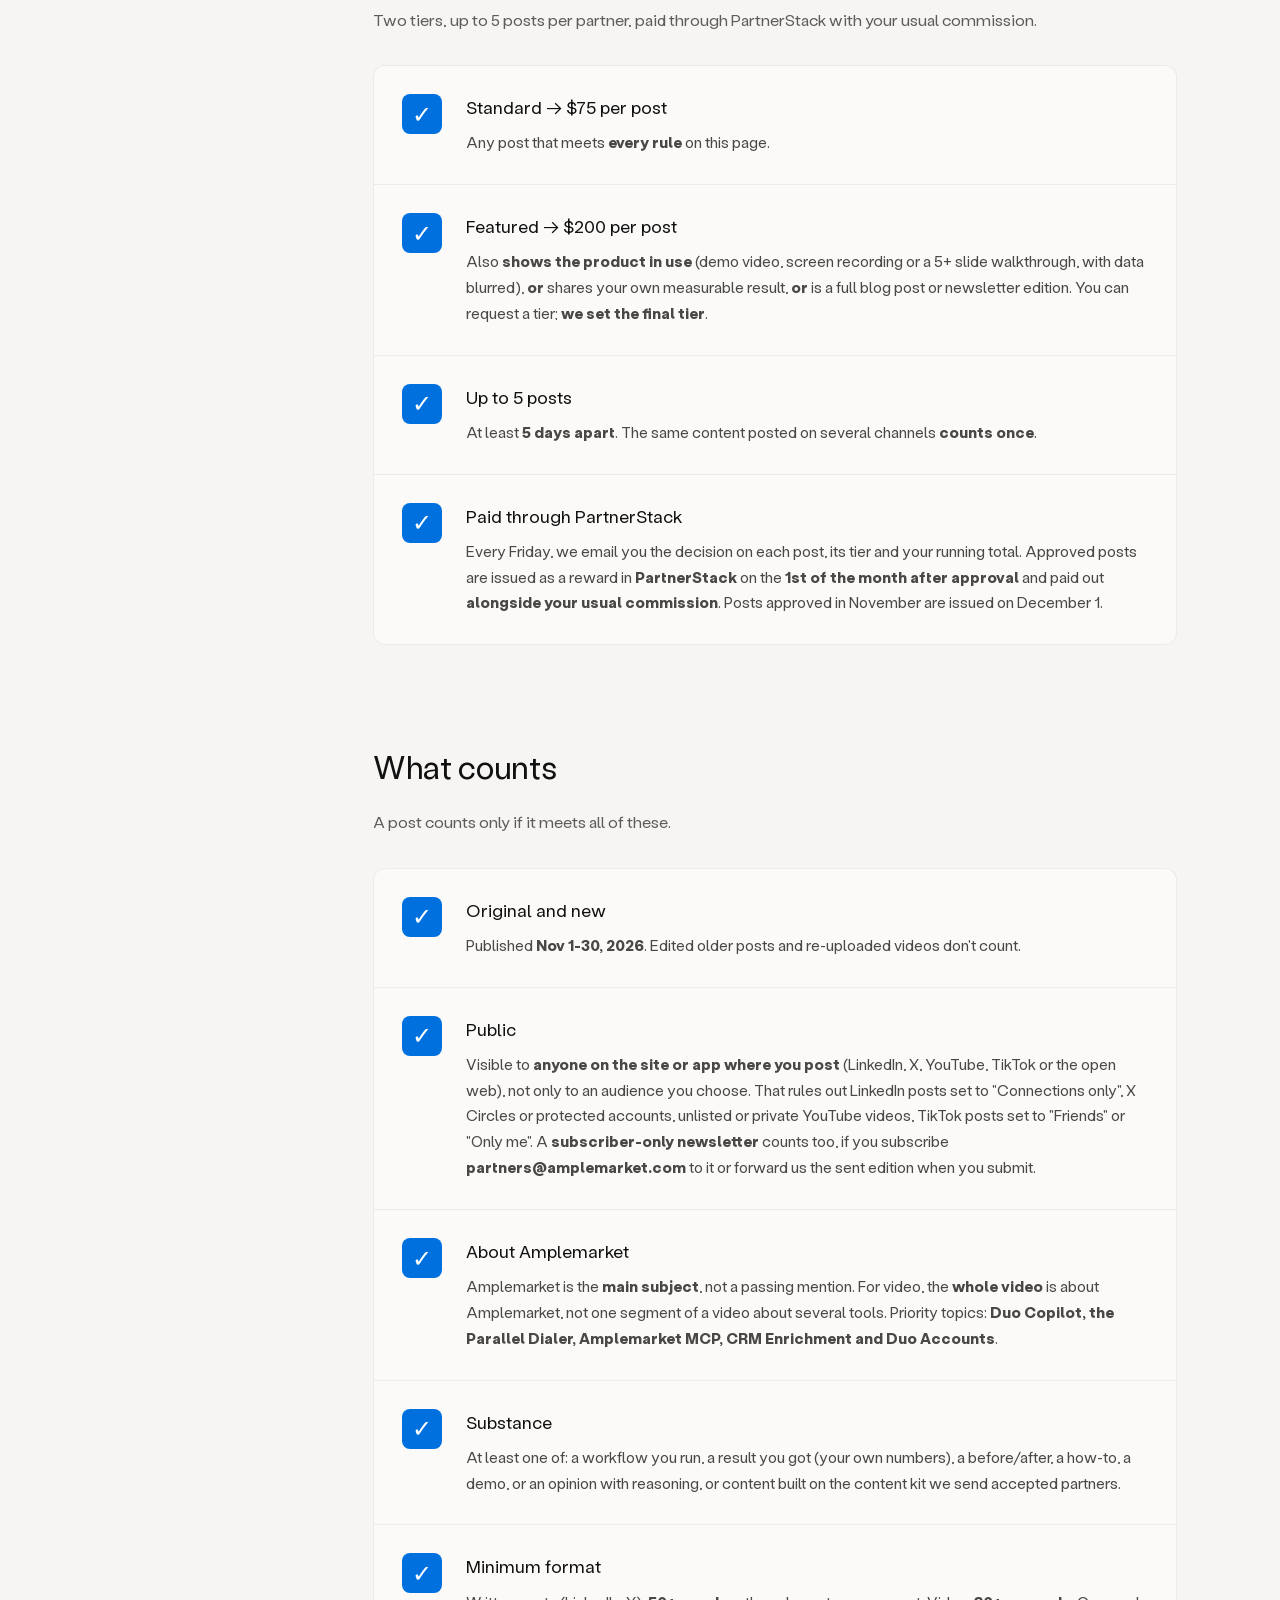
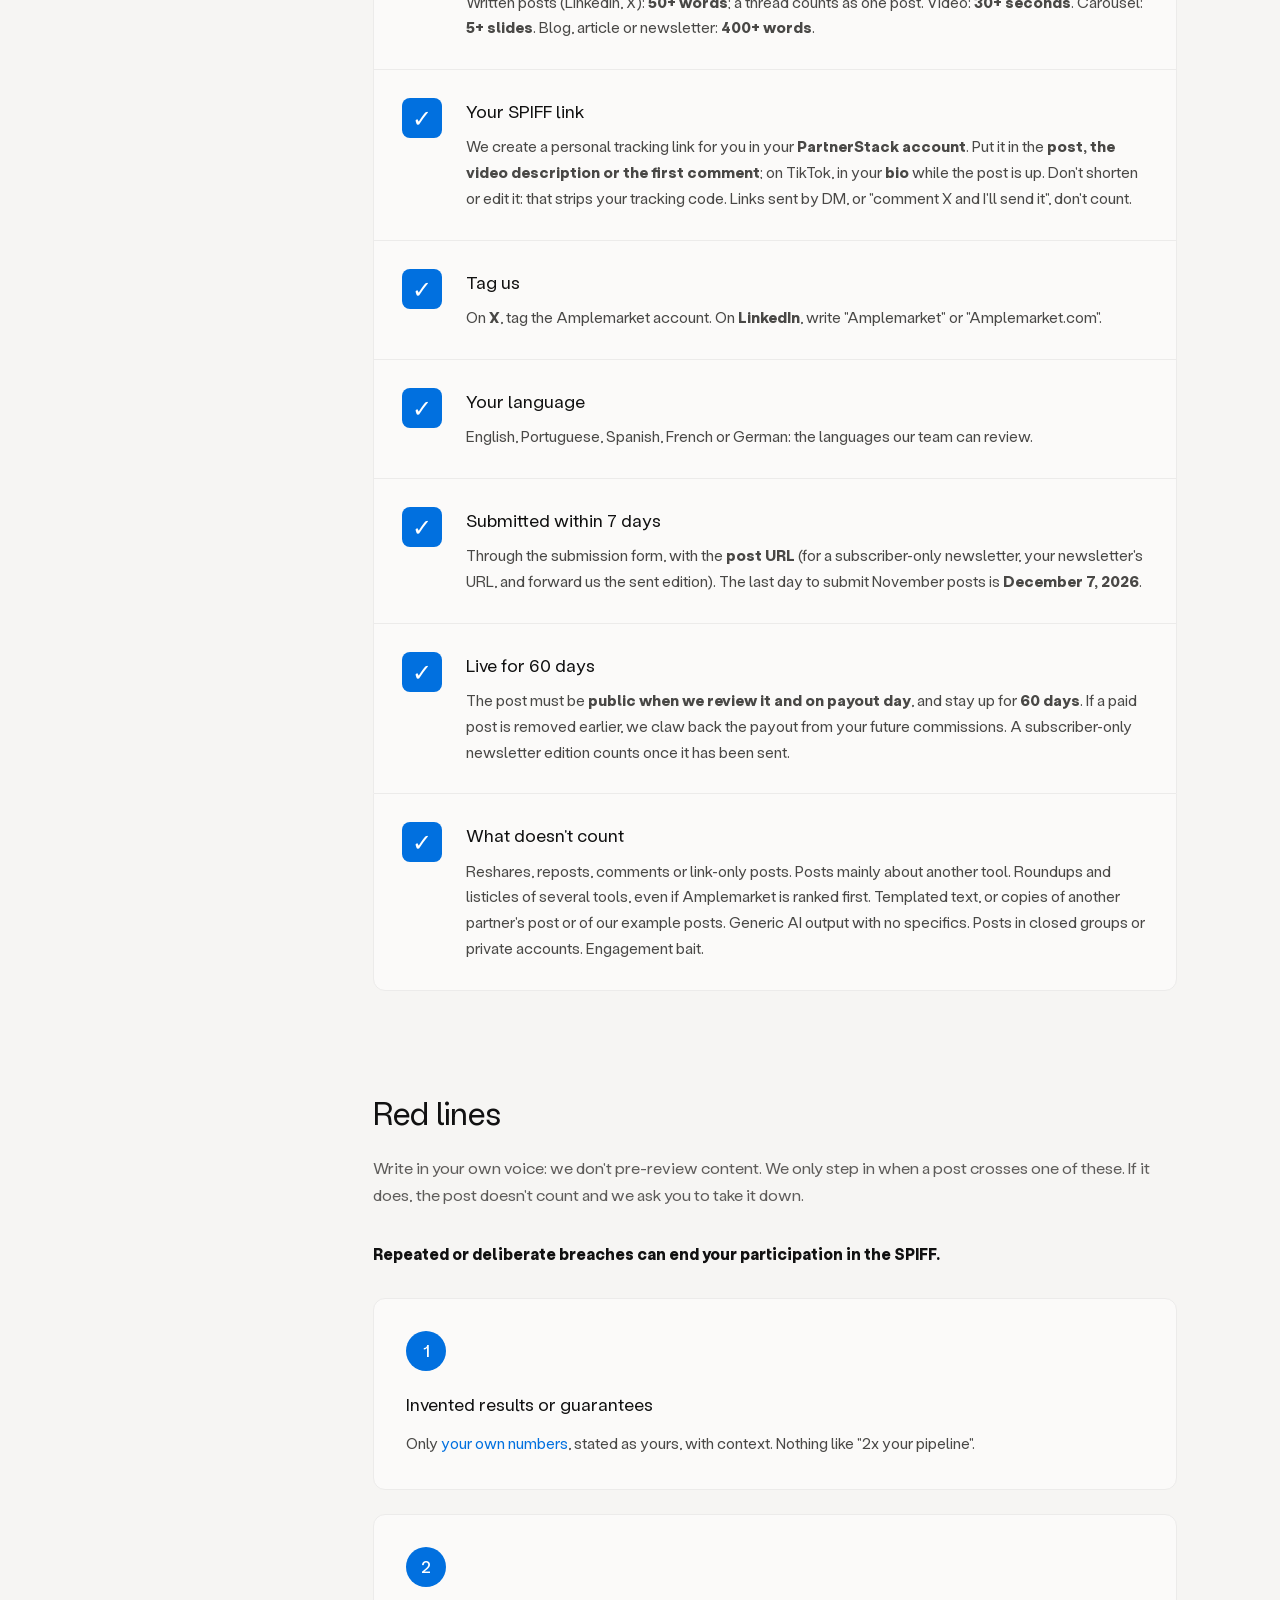
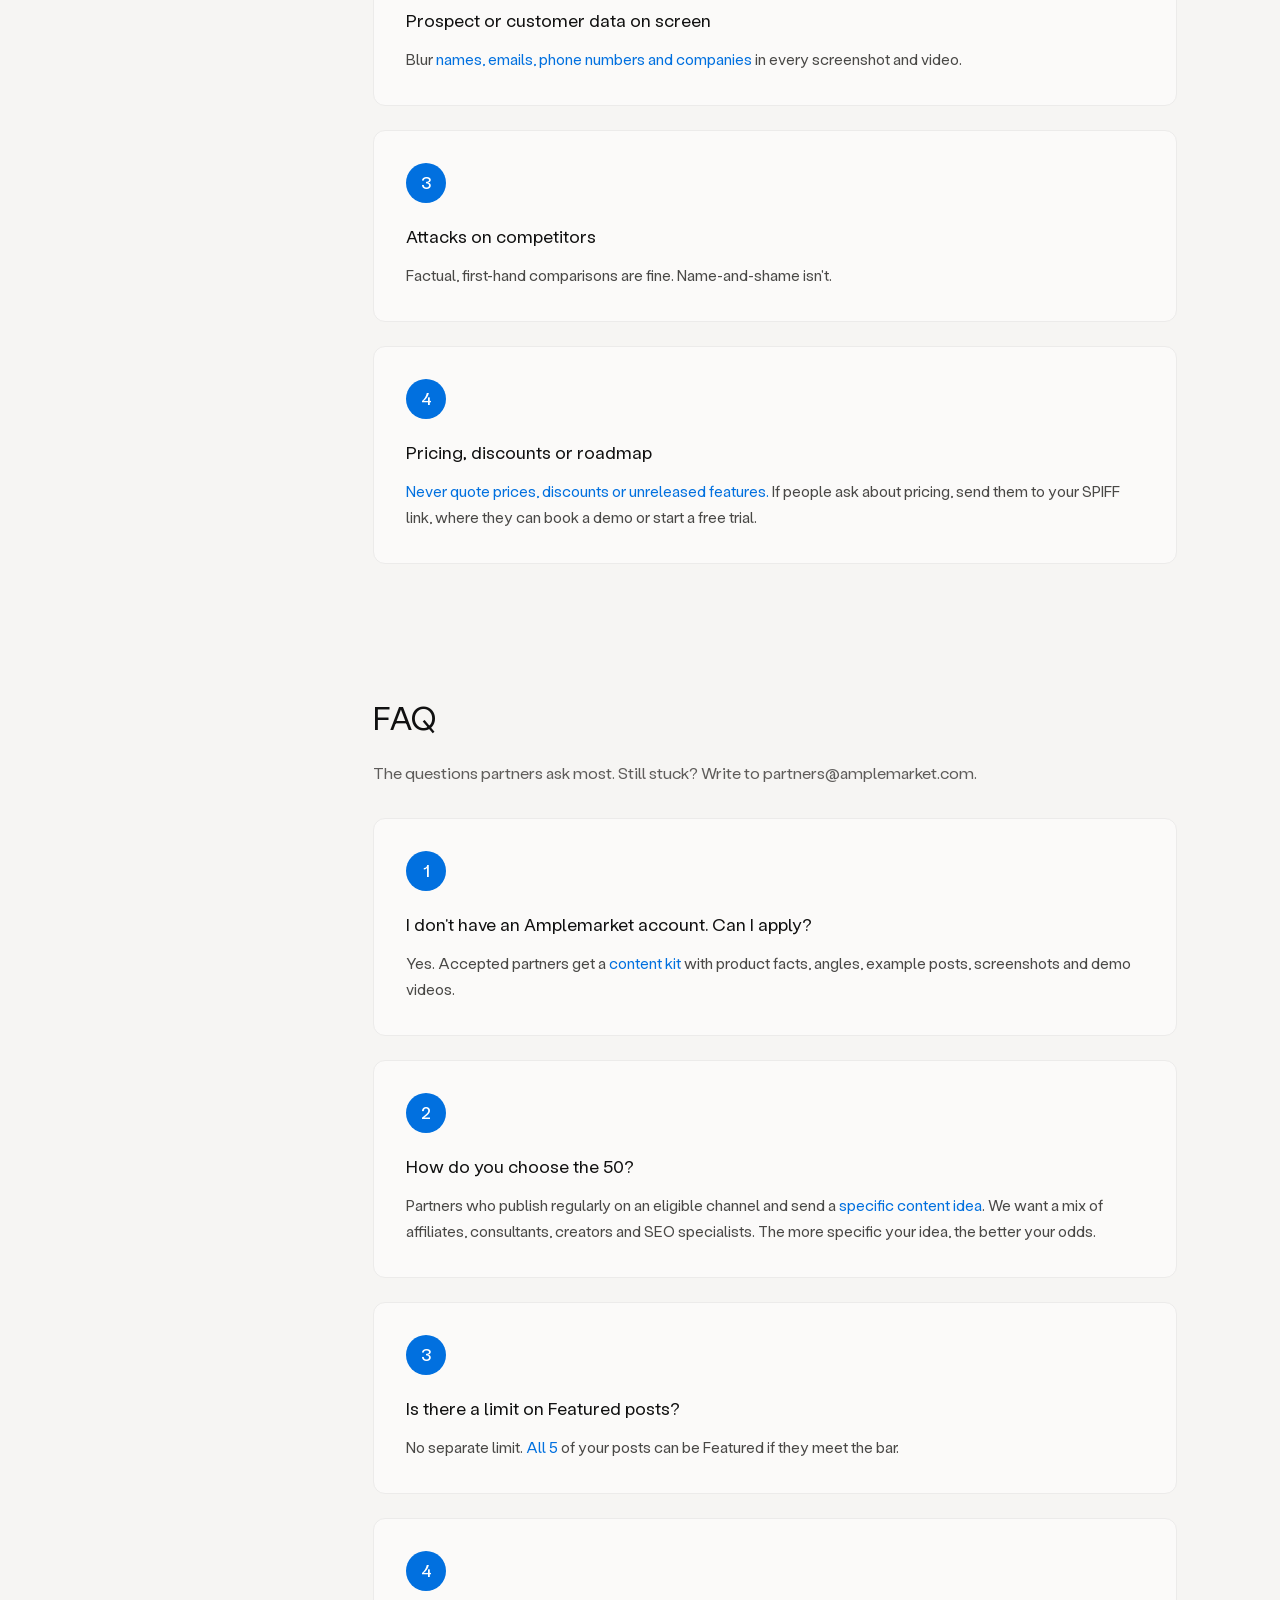
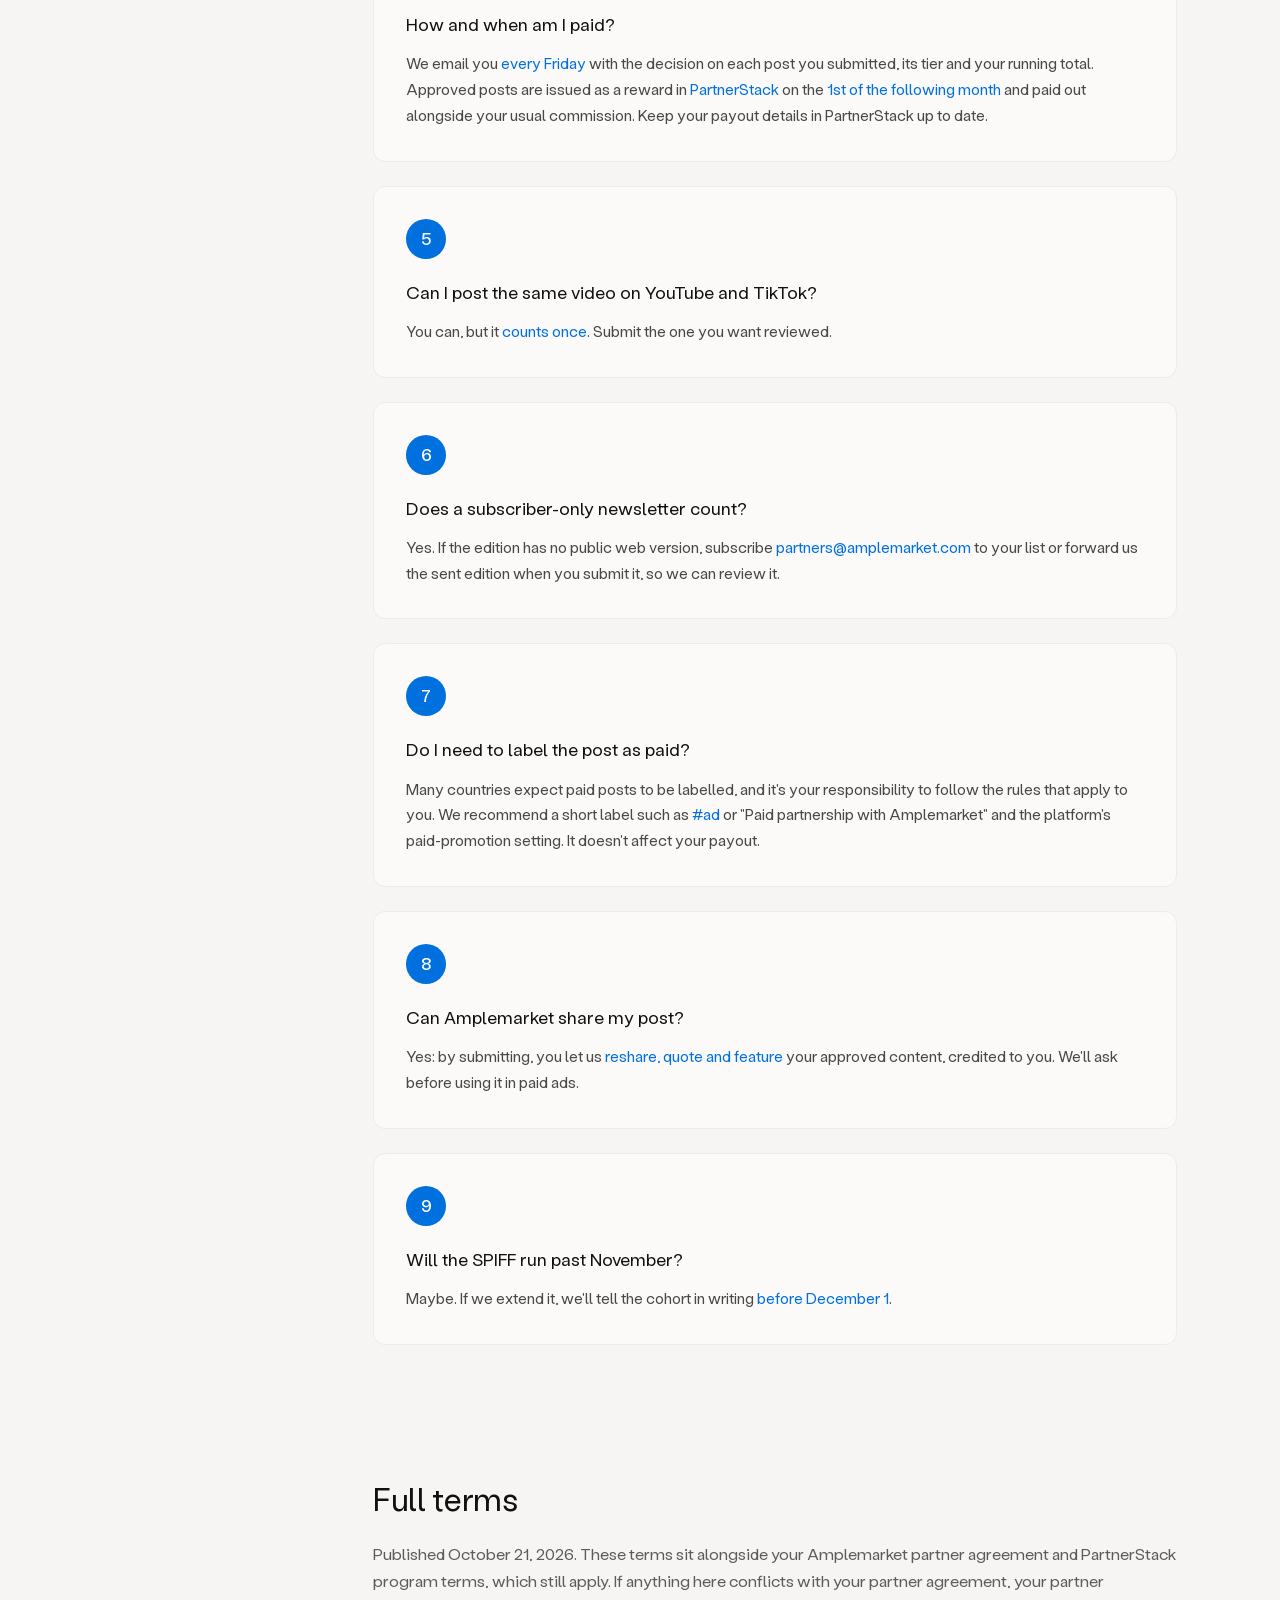
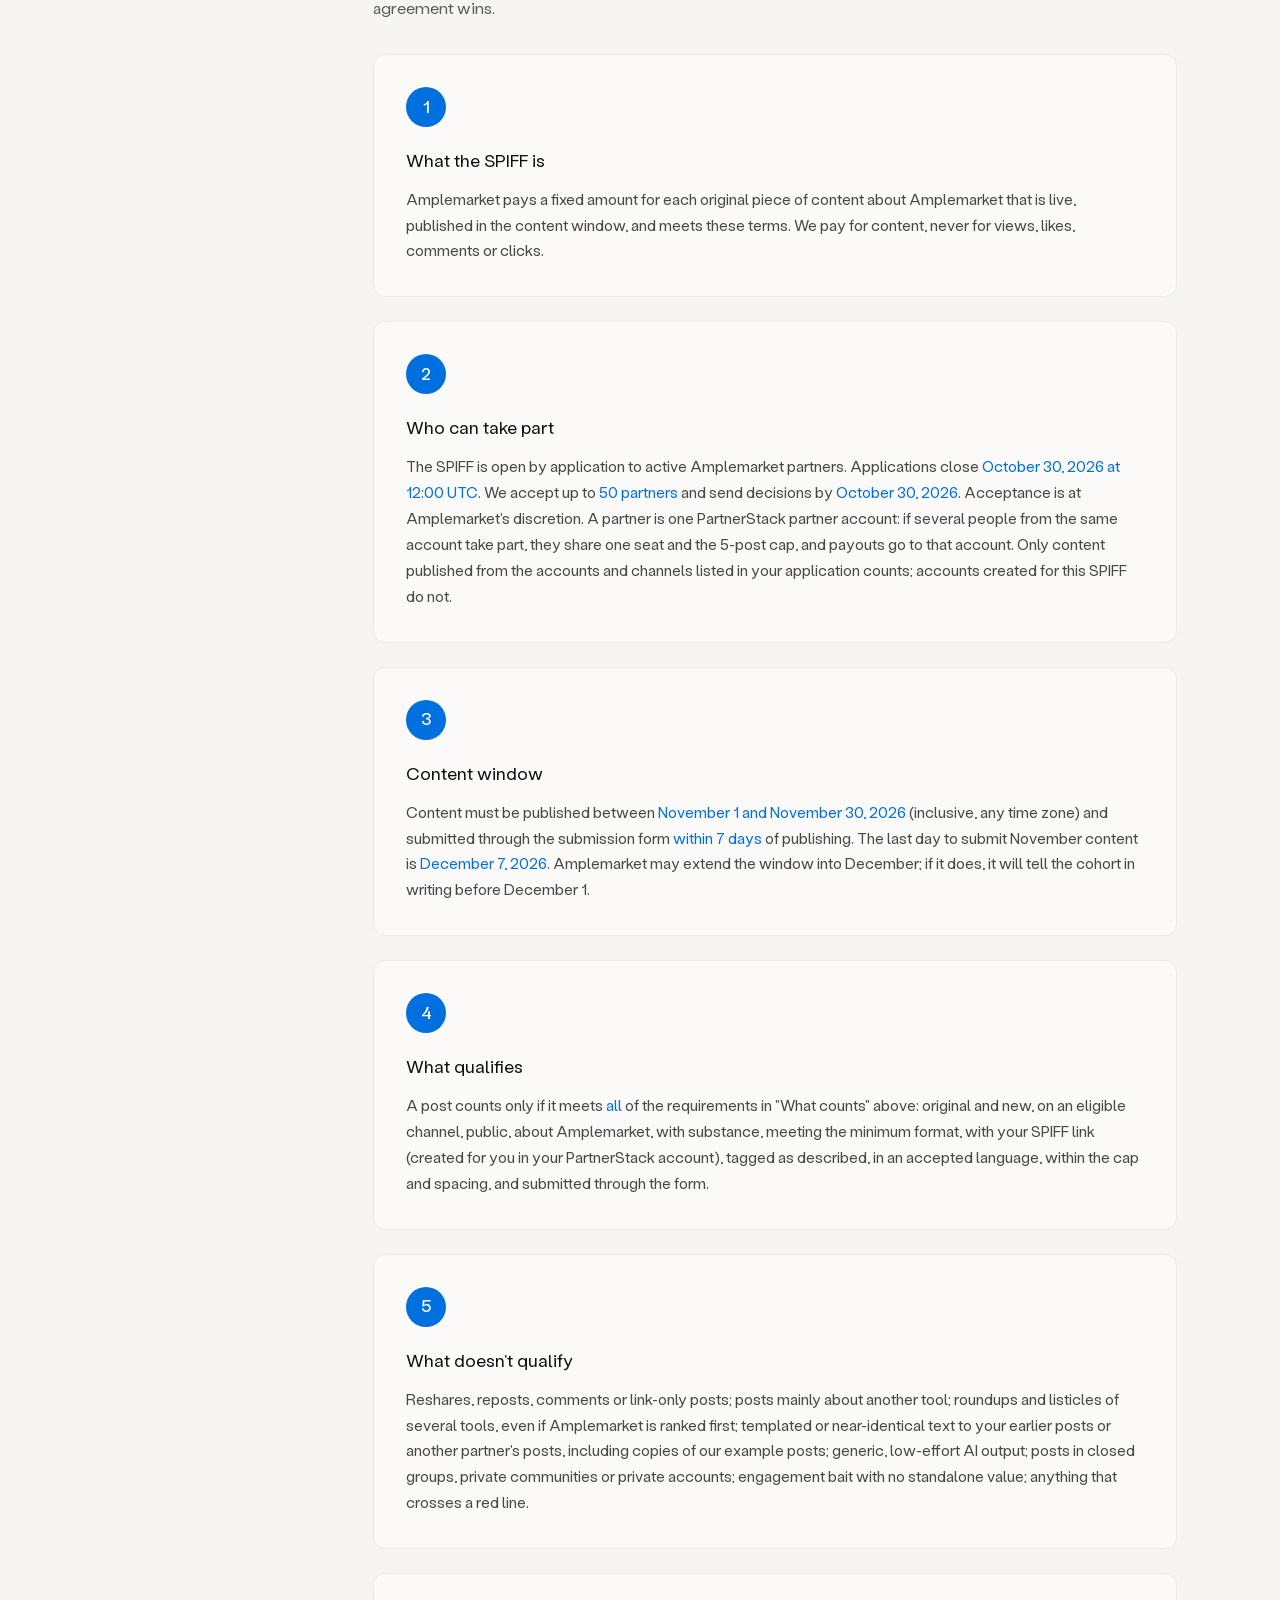
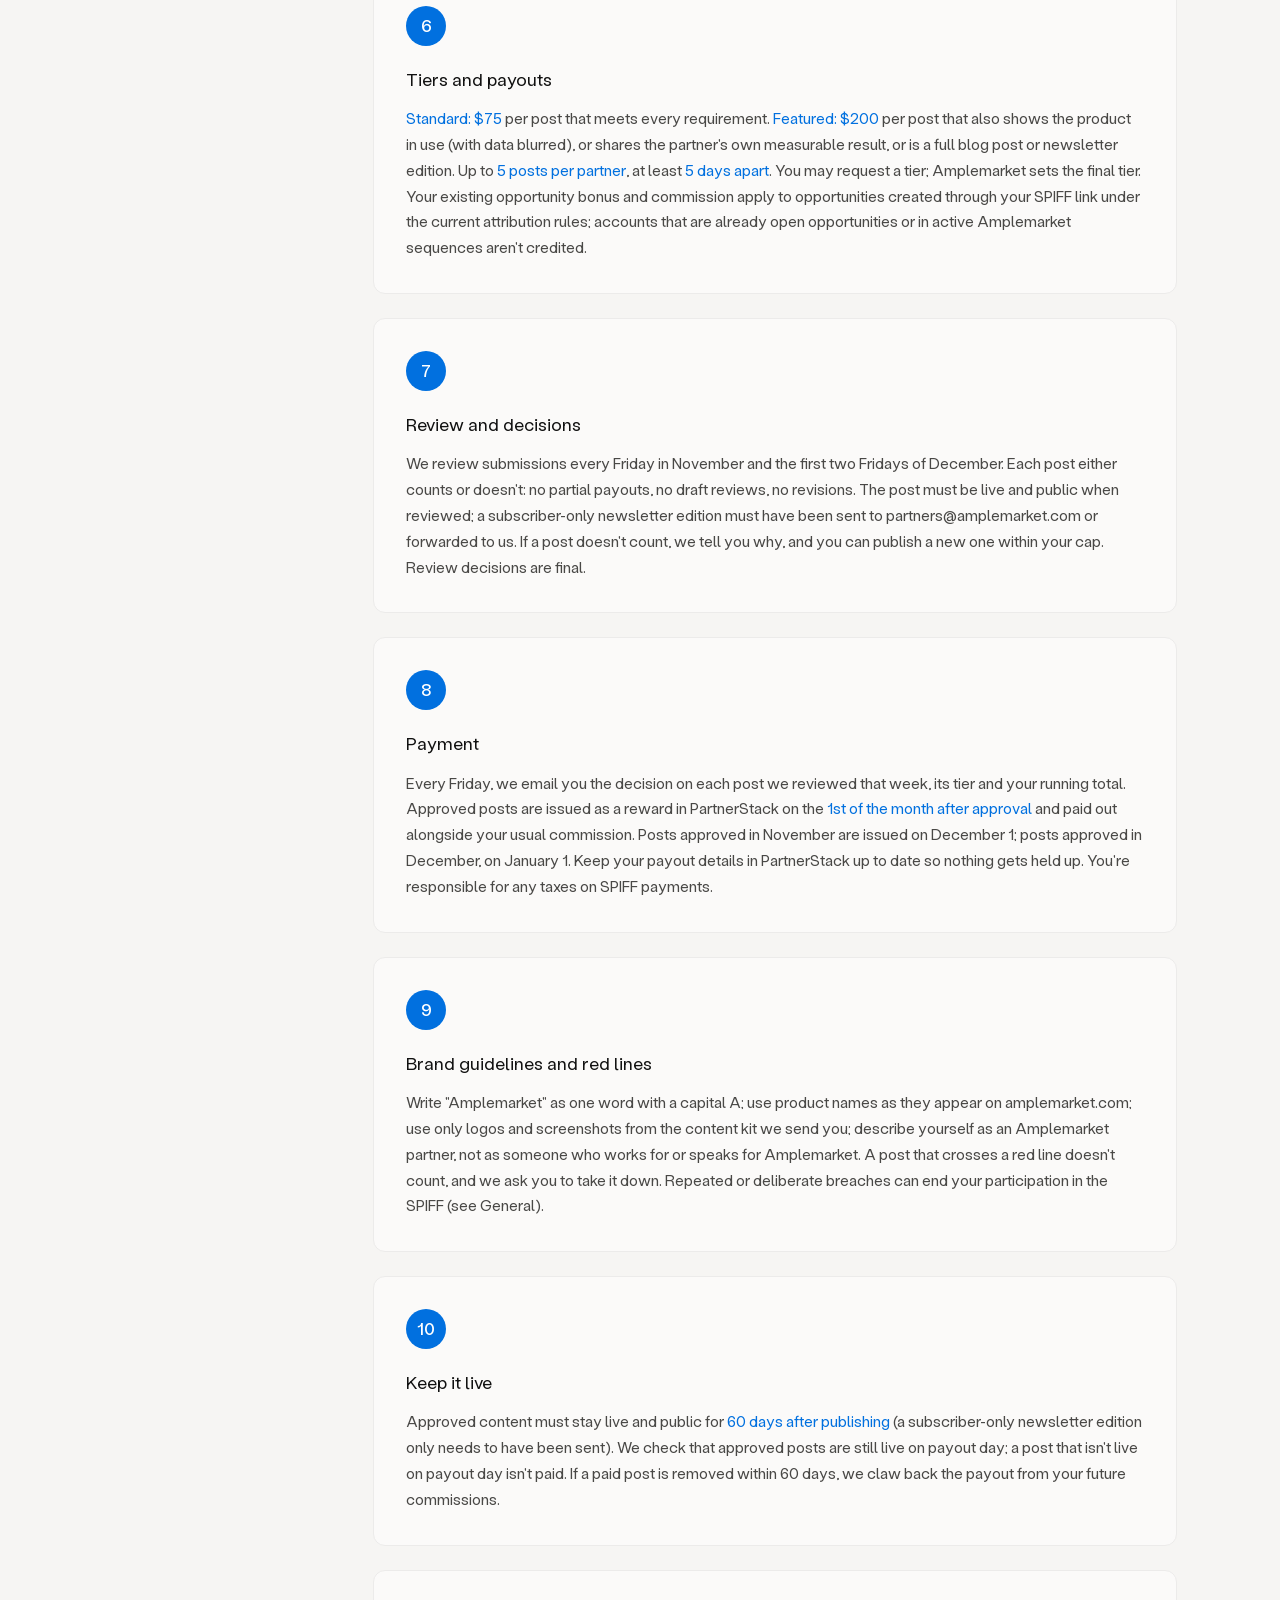
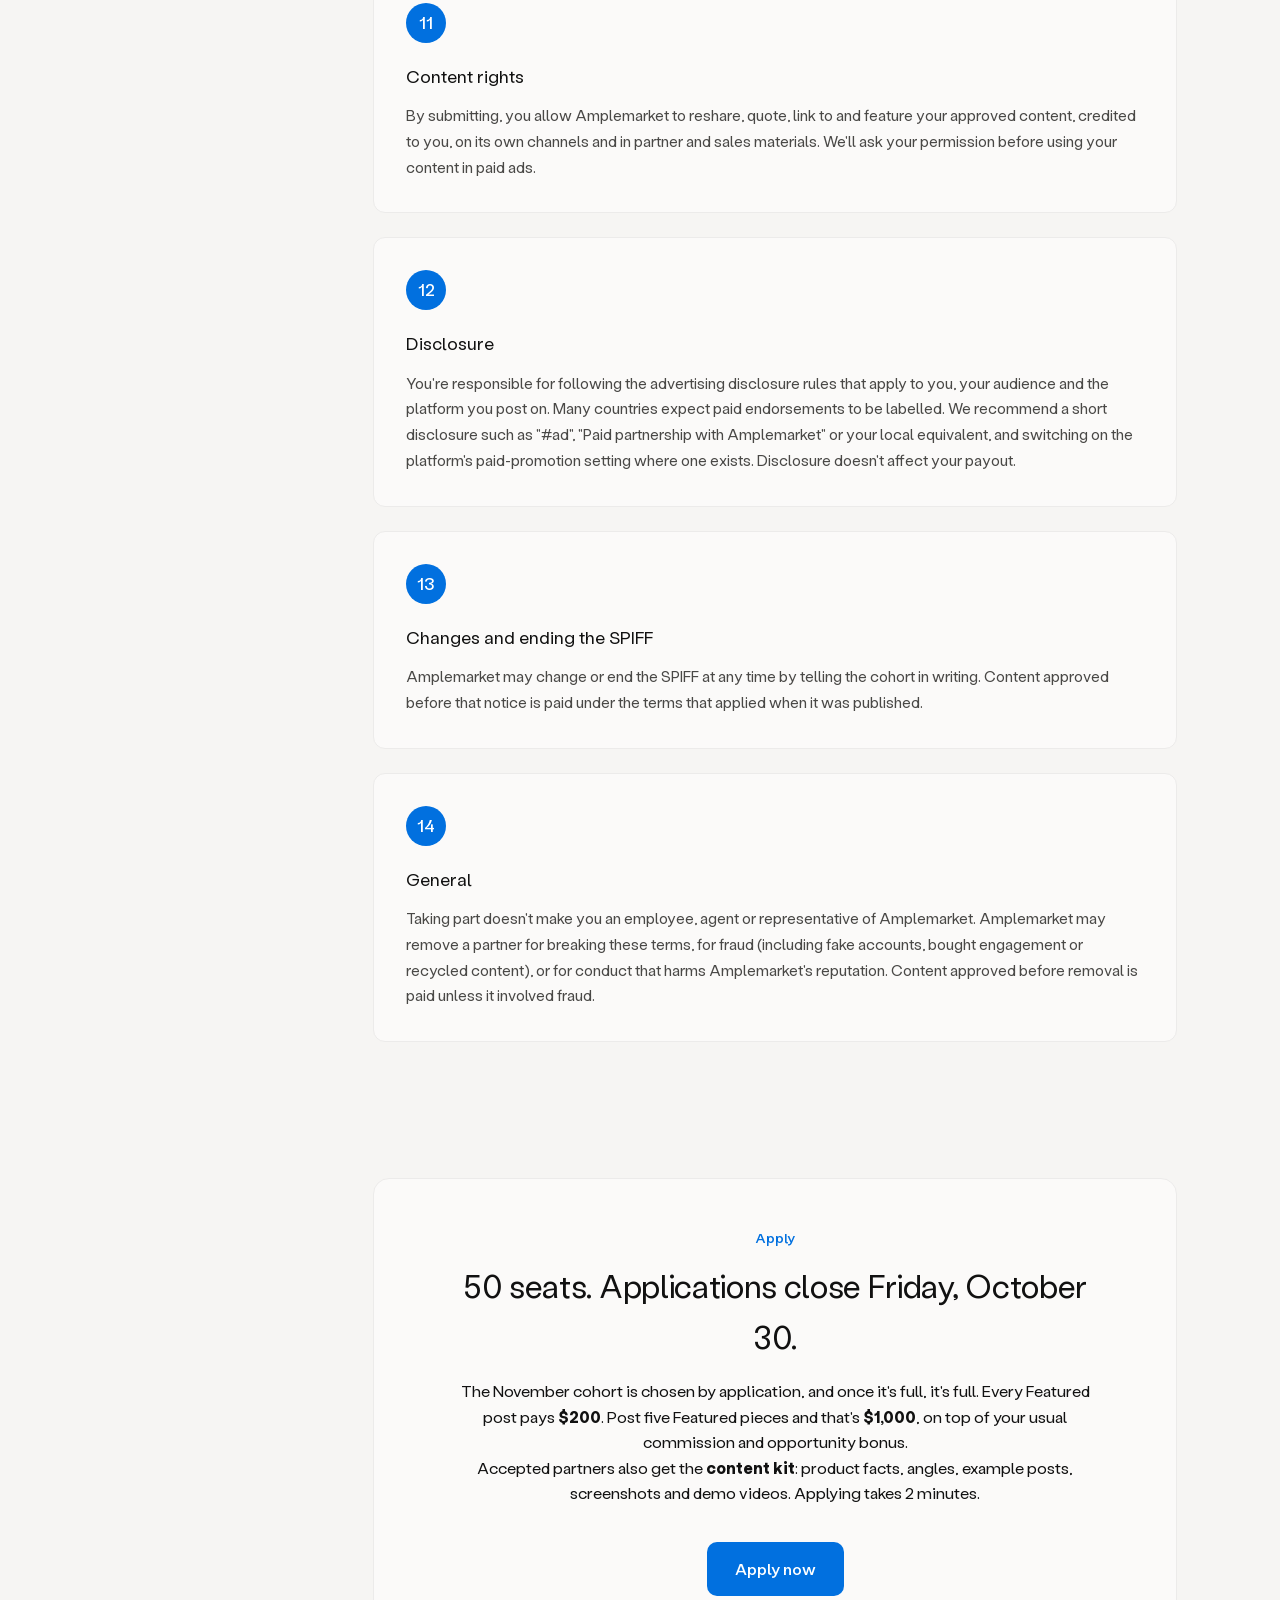
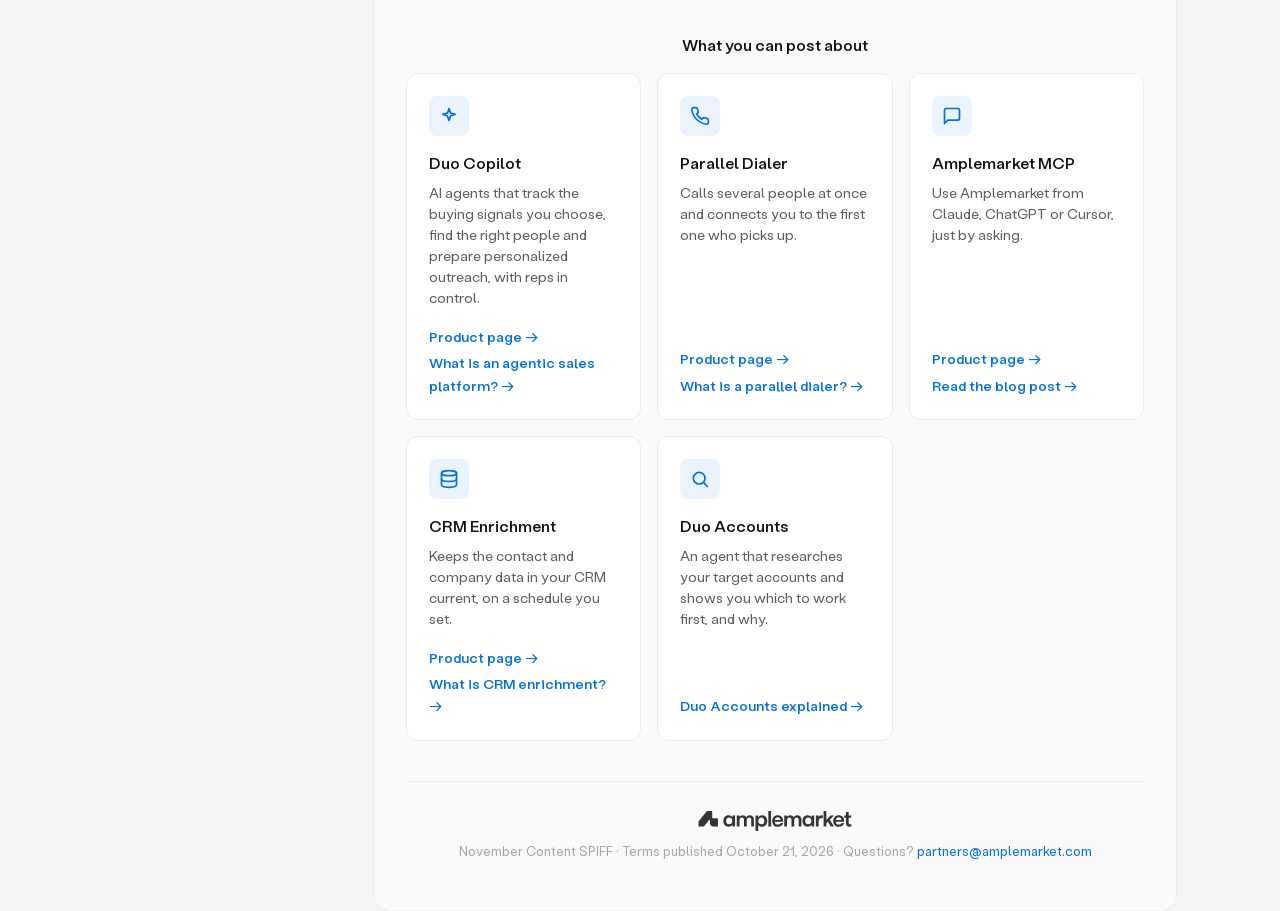
==== commit 1bac5f16: "Terms page: drop the update note Co-Authored-By: Claude Opus 5.5 <noreply@anthropic.com> Claude-Sess" ====
--- a/index.html
+++ b/index.html
@@ -317,7 +317,7 @@
             <!-- Full terms -->
             <section id="part-6">
                 <h2>Full terms</h2>
-                <p>Published October 21, 2026; updated October 28, 2026 so subscriber-only newsletters can count. These terms sit alongside your Amplemarket partner agreement and PartnerStack program terms, which still apply. If anything here conflicts with your partner agreement, your partner agreement wins.</p>
+                <p>Published October 21, 2026. These terms sit alongside your Amplemarket partner agreement and PartnerStack program terms, which still apply. If anything here conflicts with your partner agreement, your partner agreement wins.</p>
 
                 <div class="foundations-grid">
                     <article class="foundation-card">
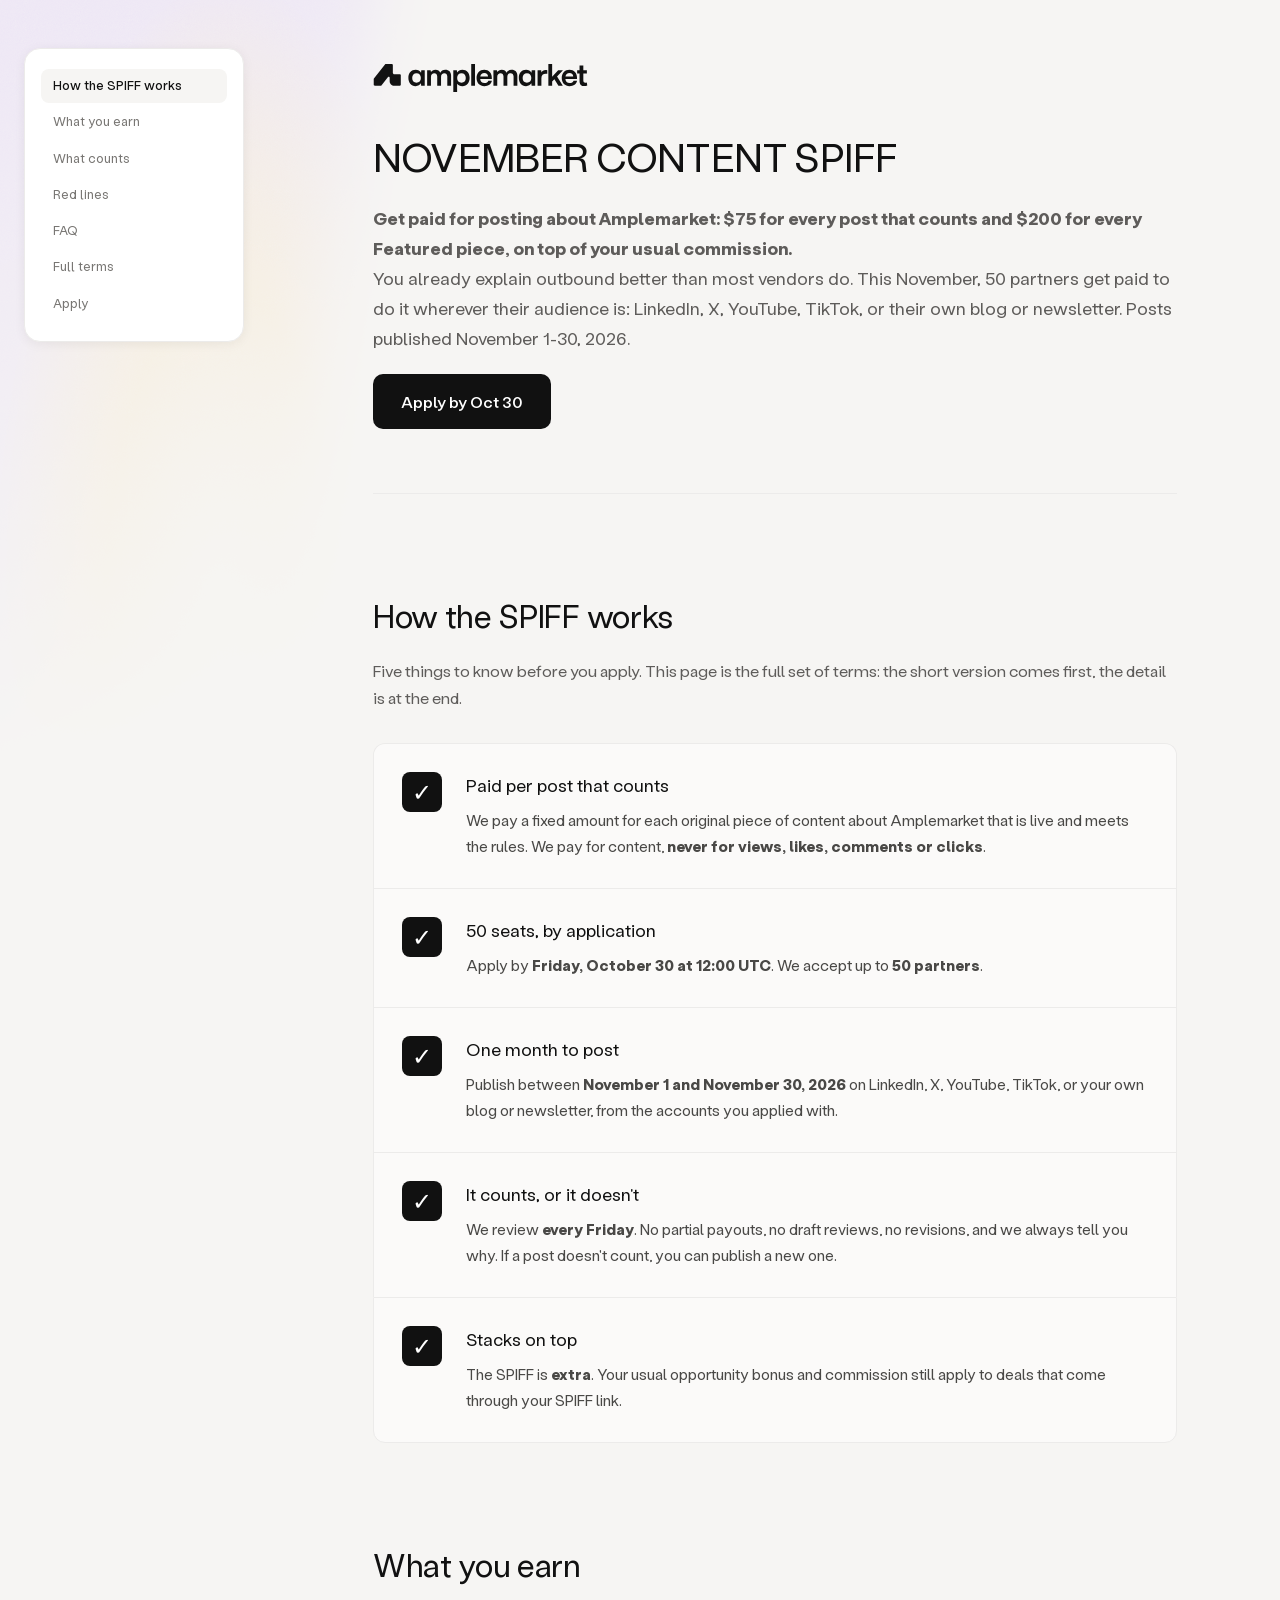
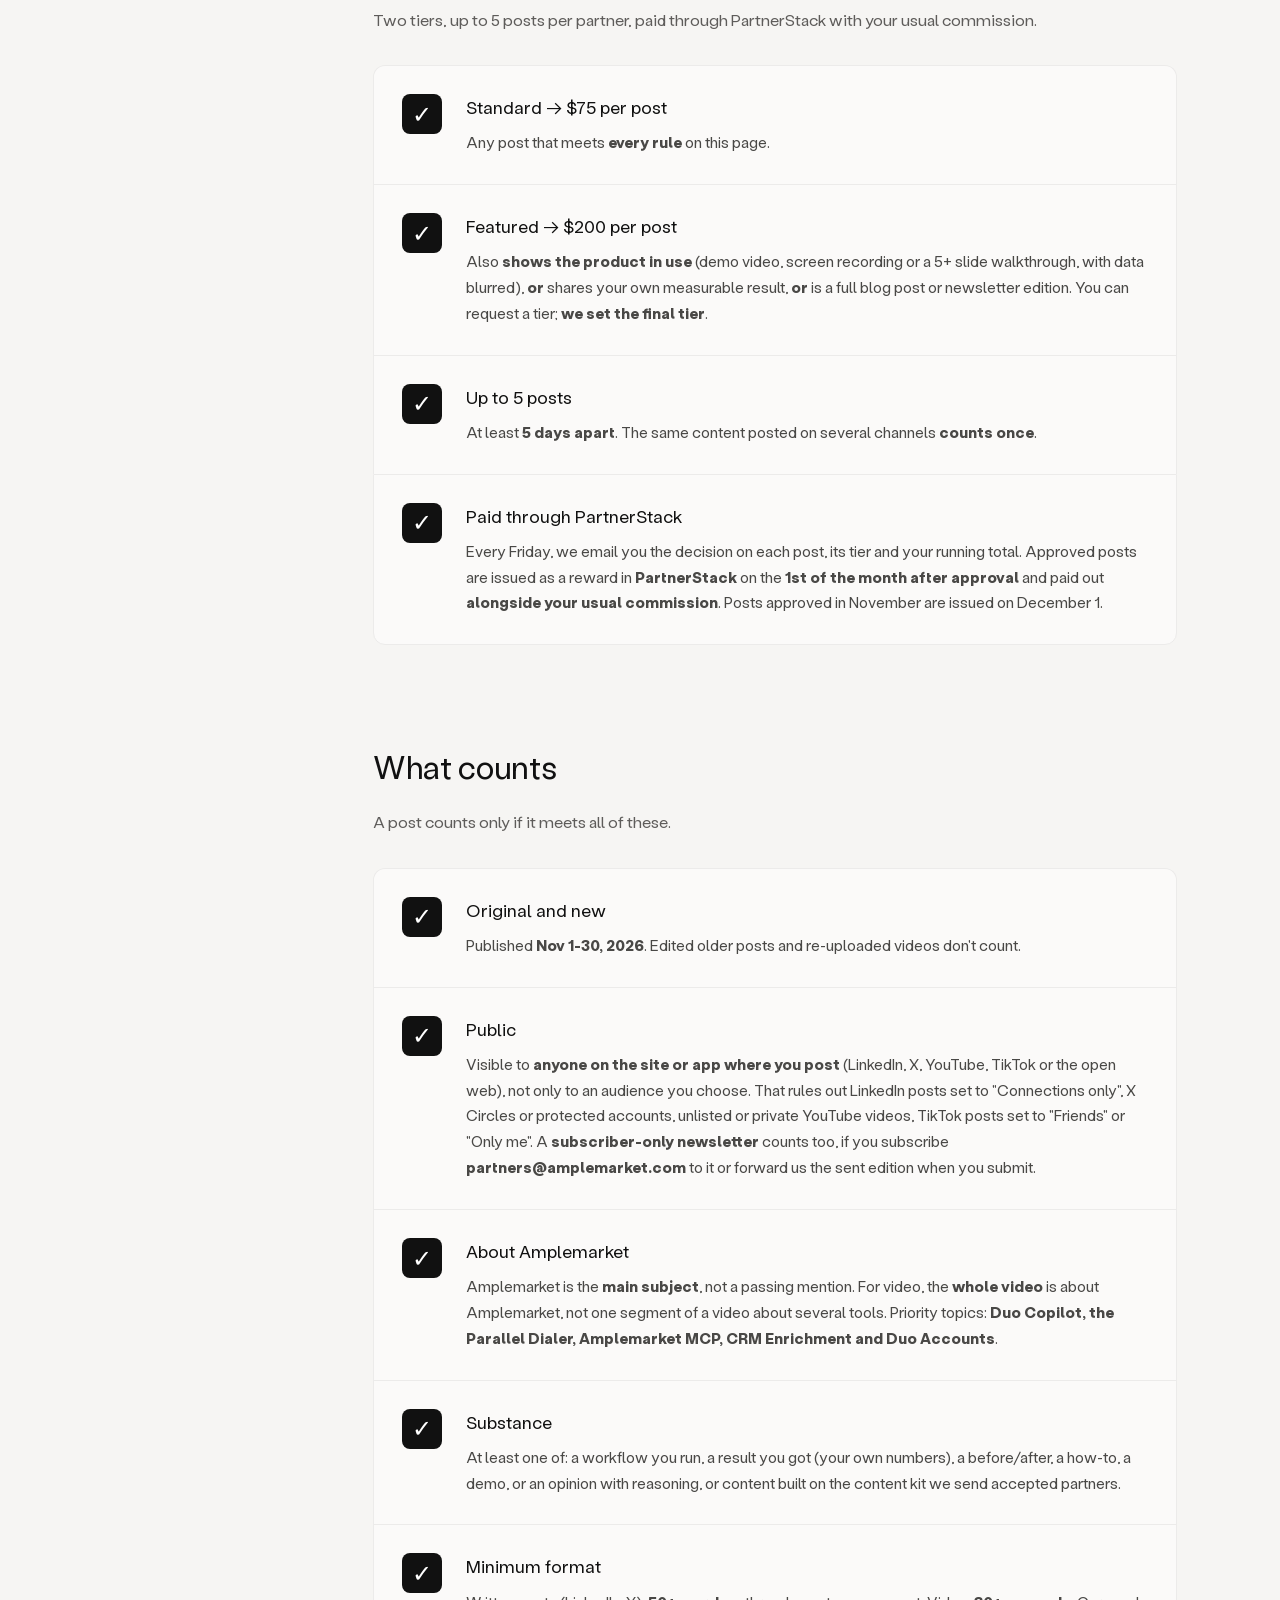
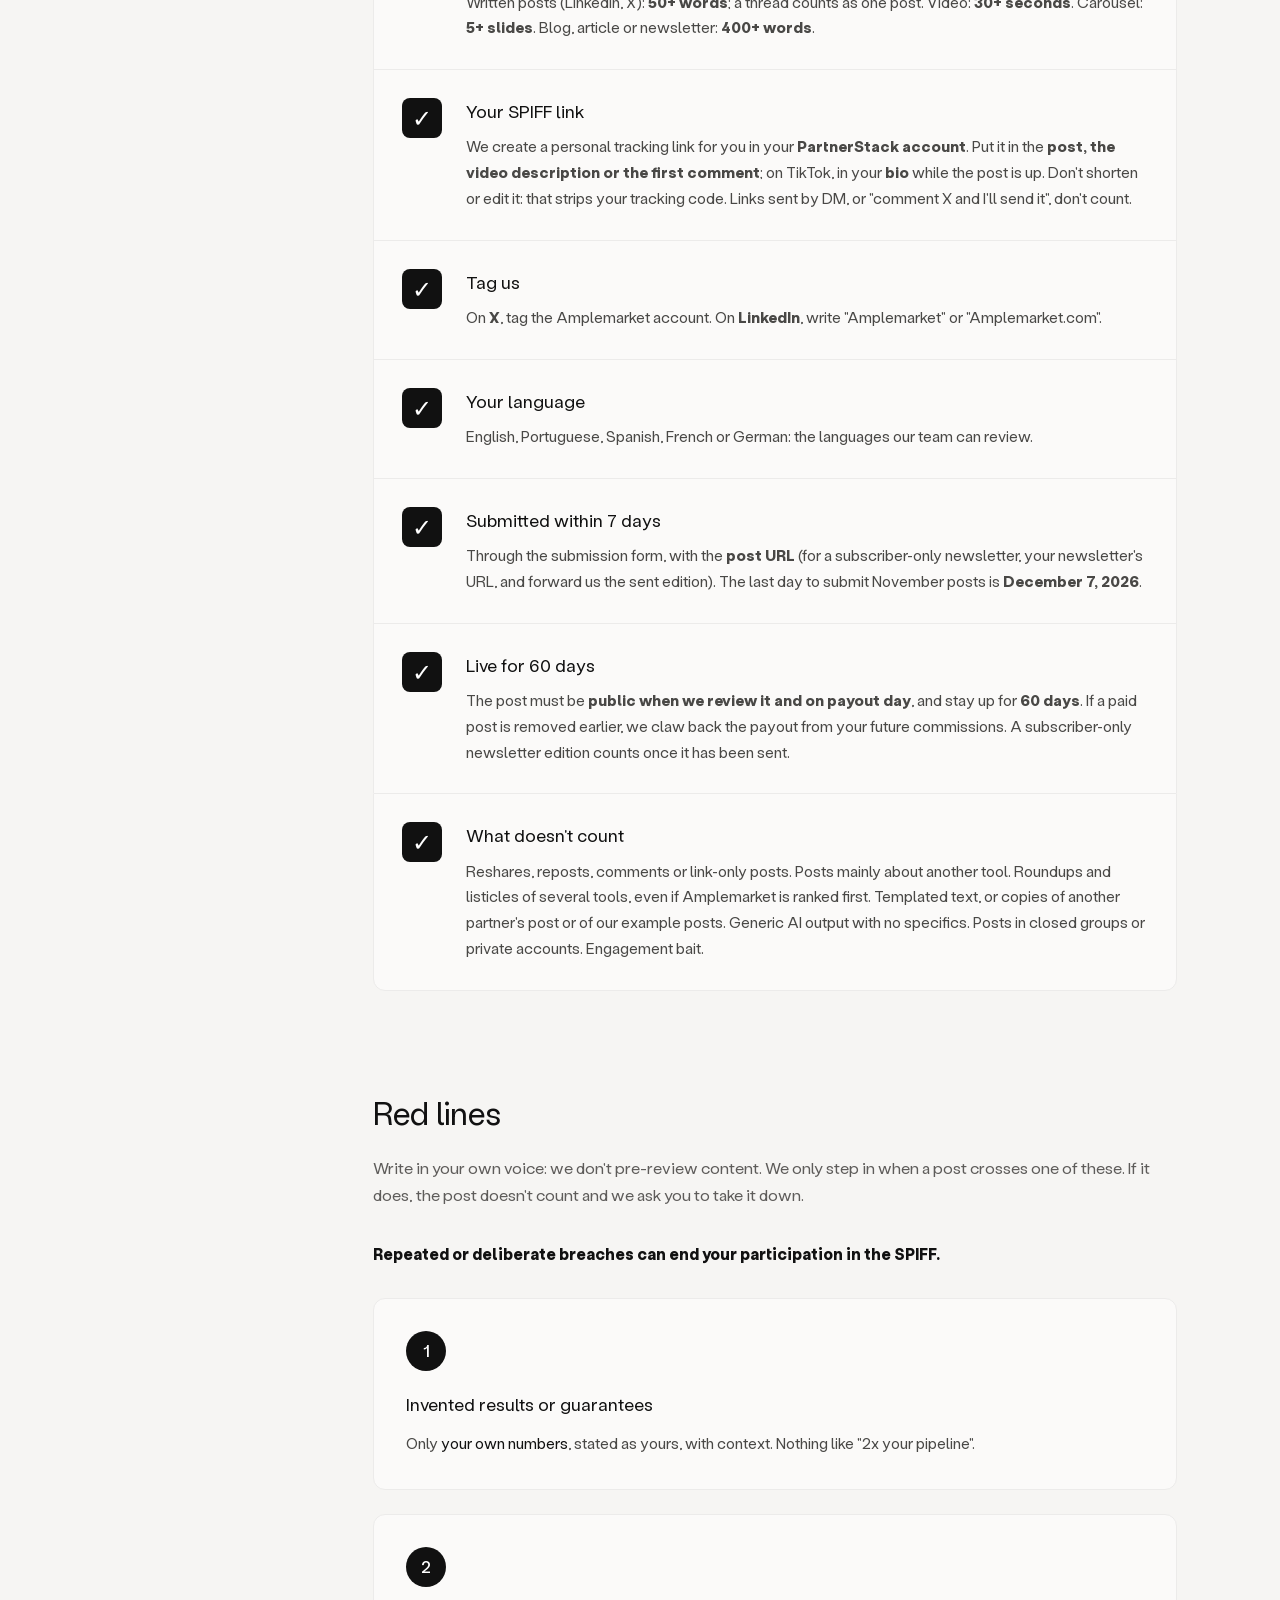
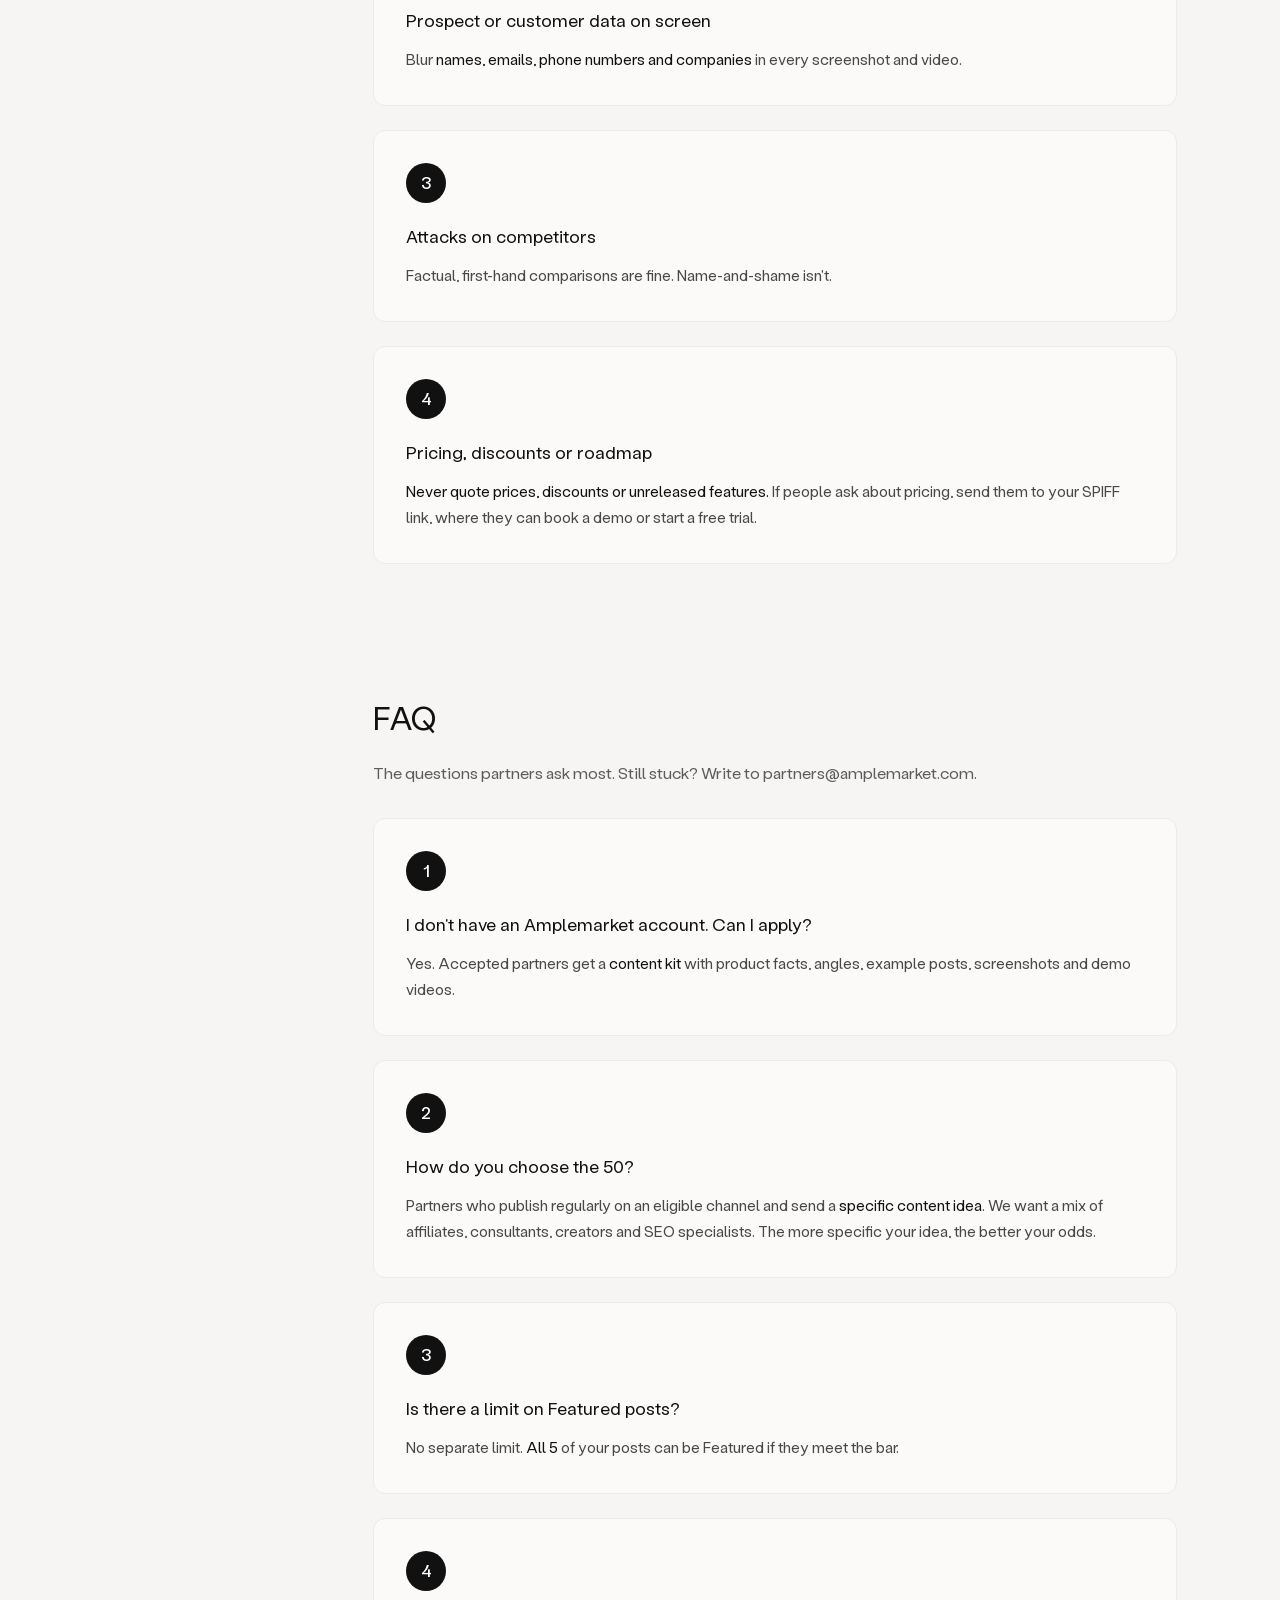
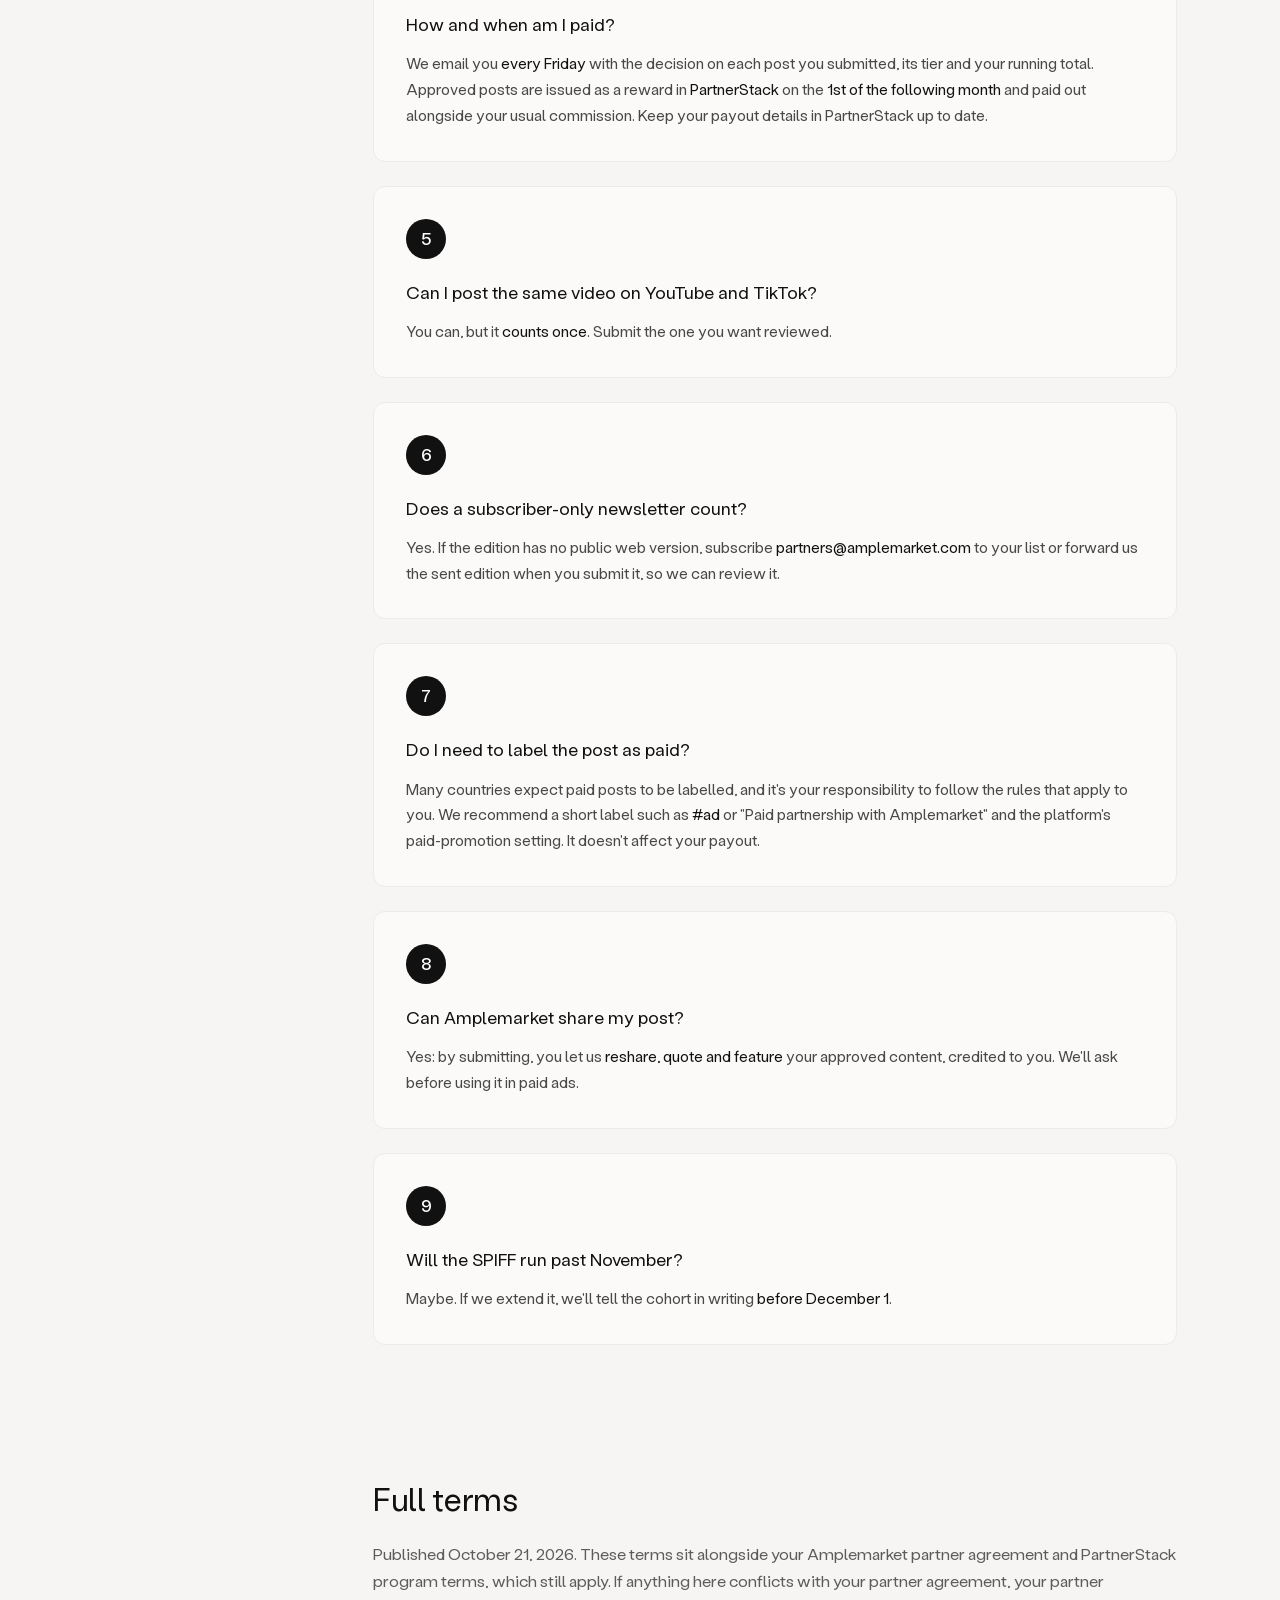
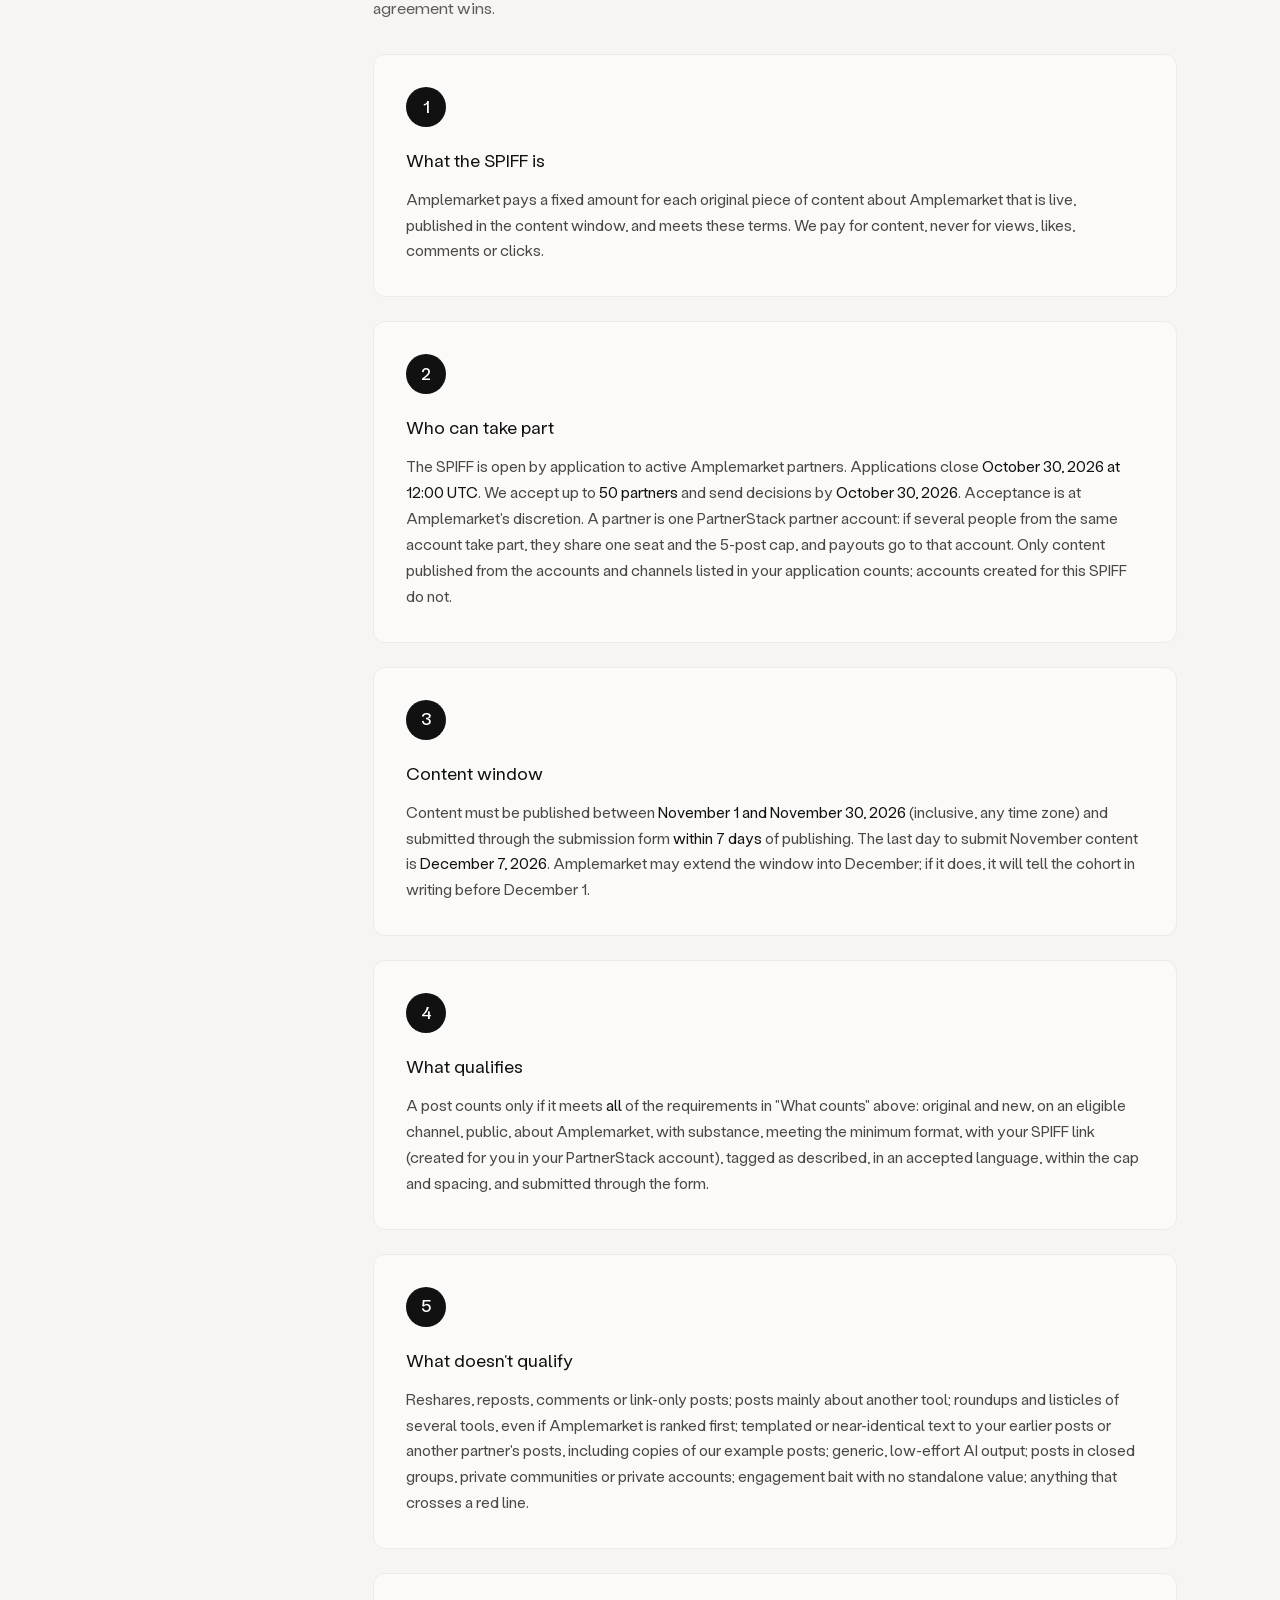
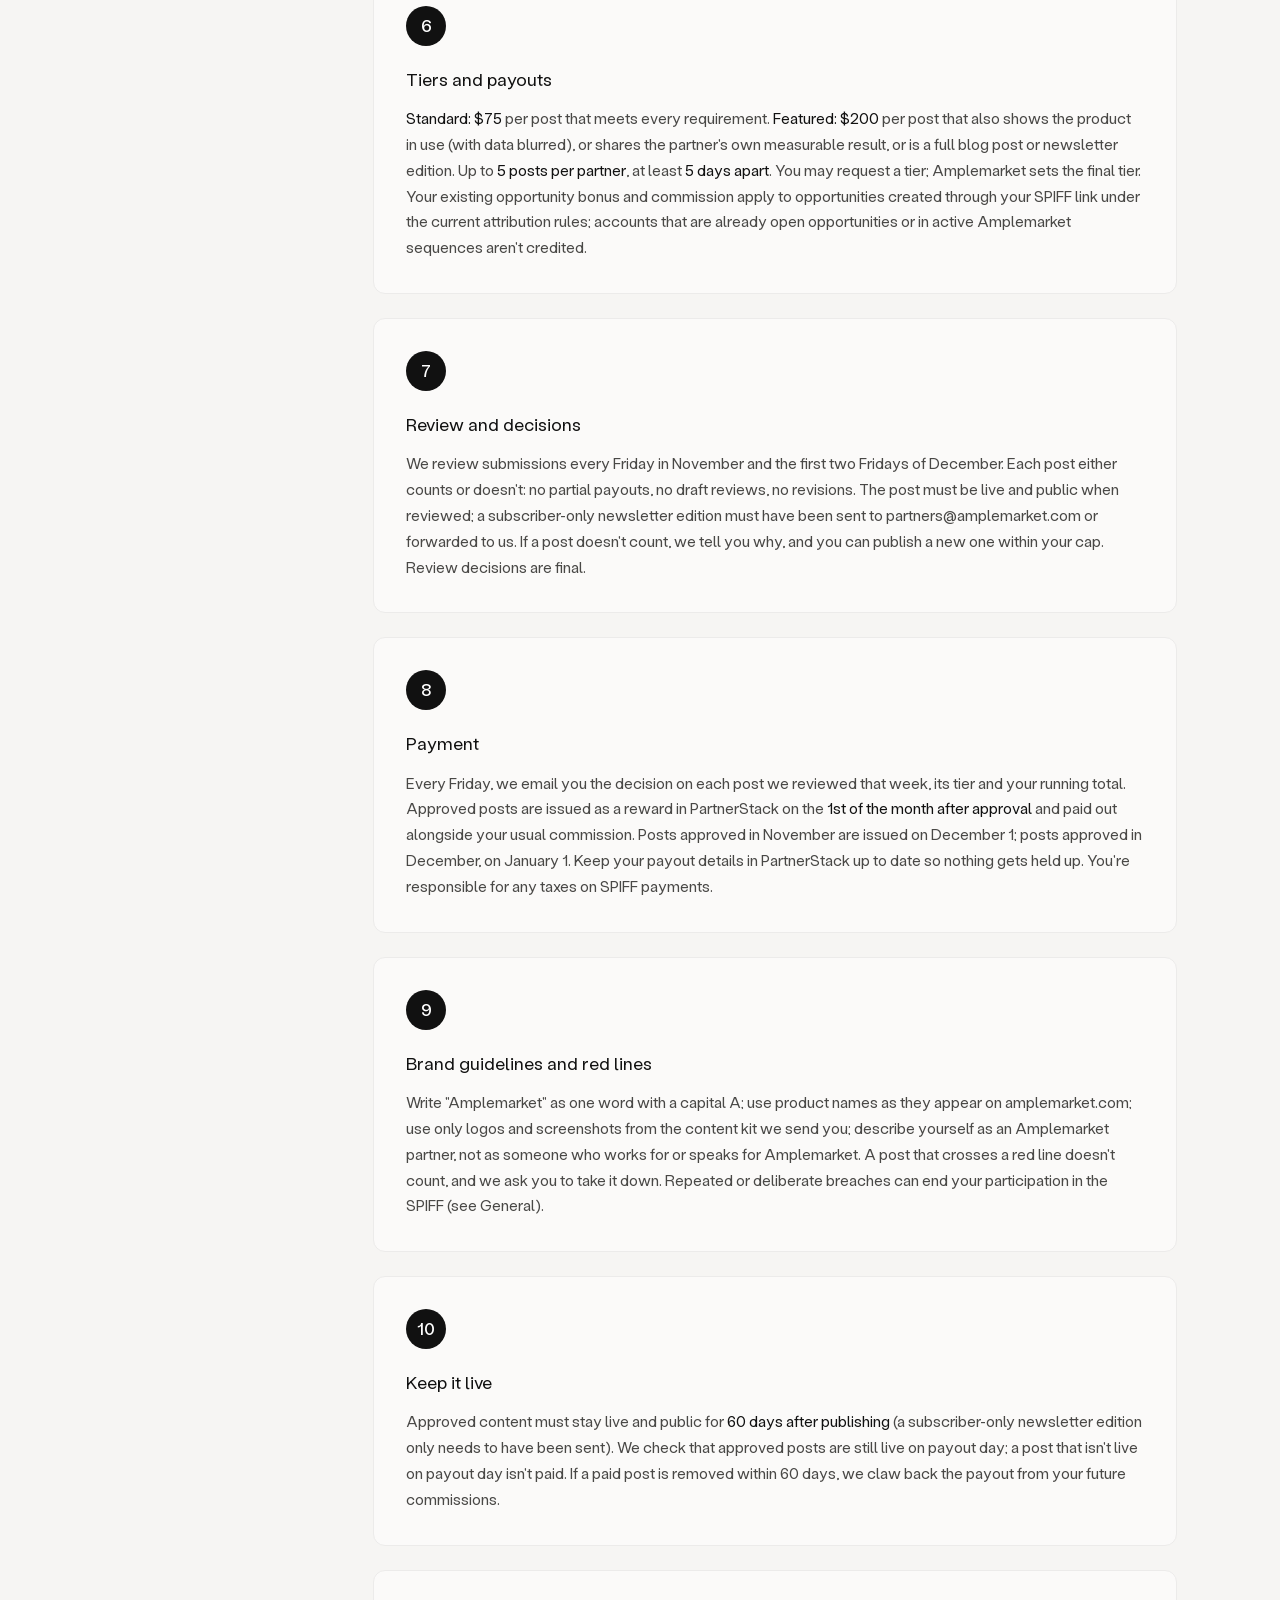
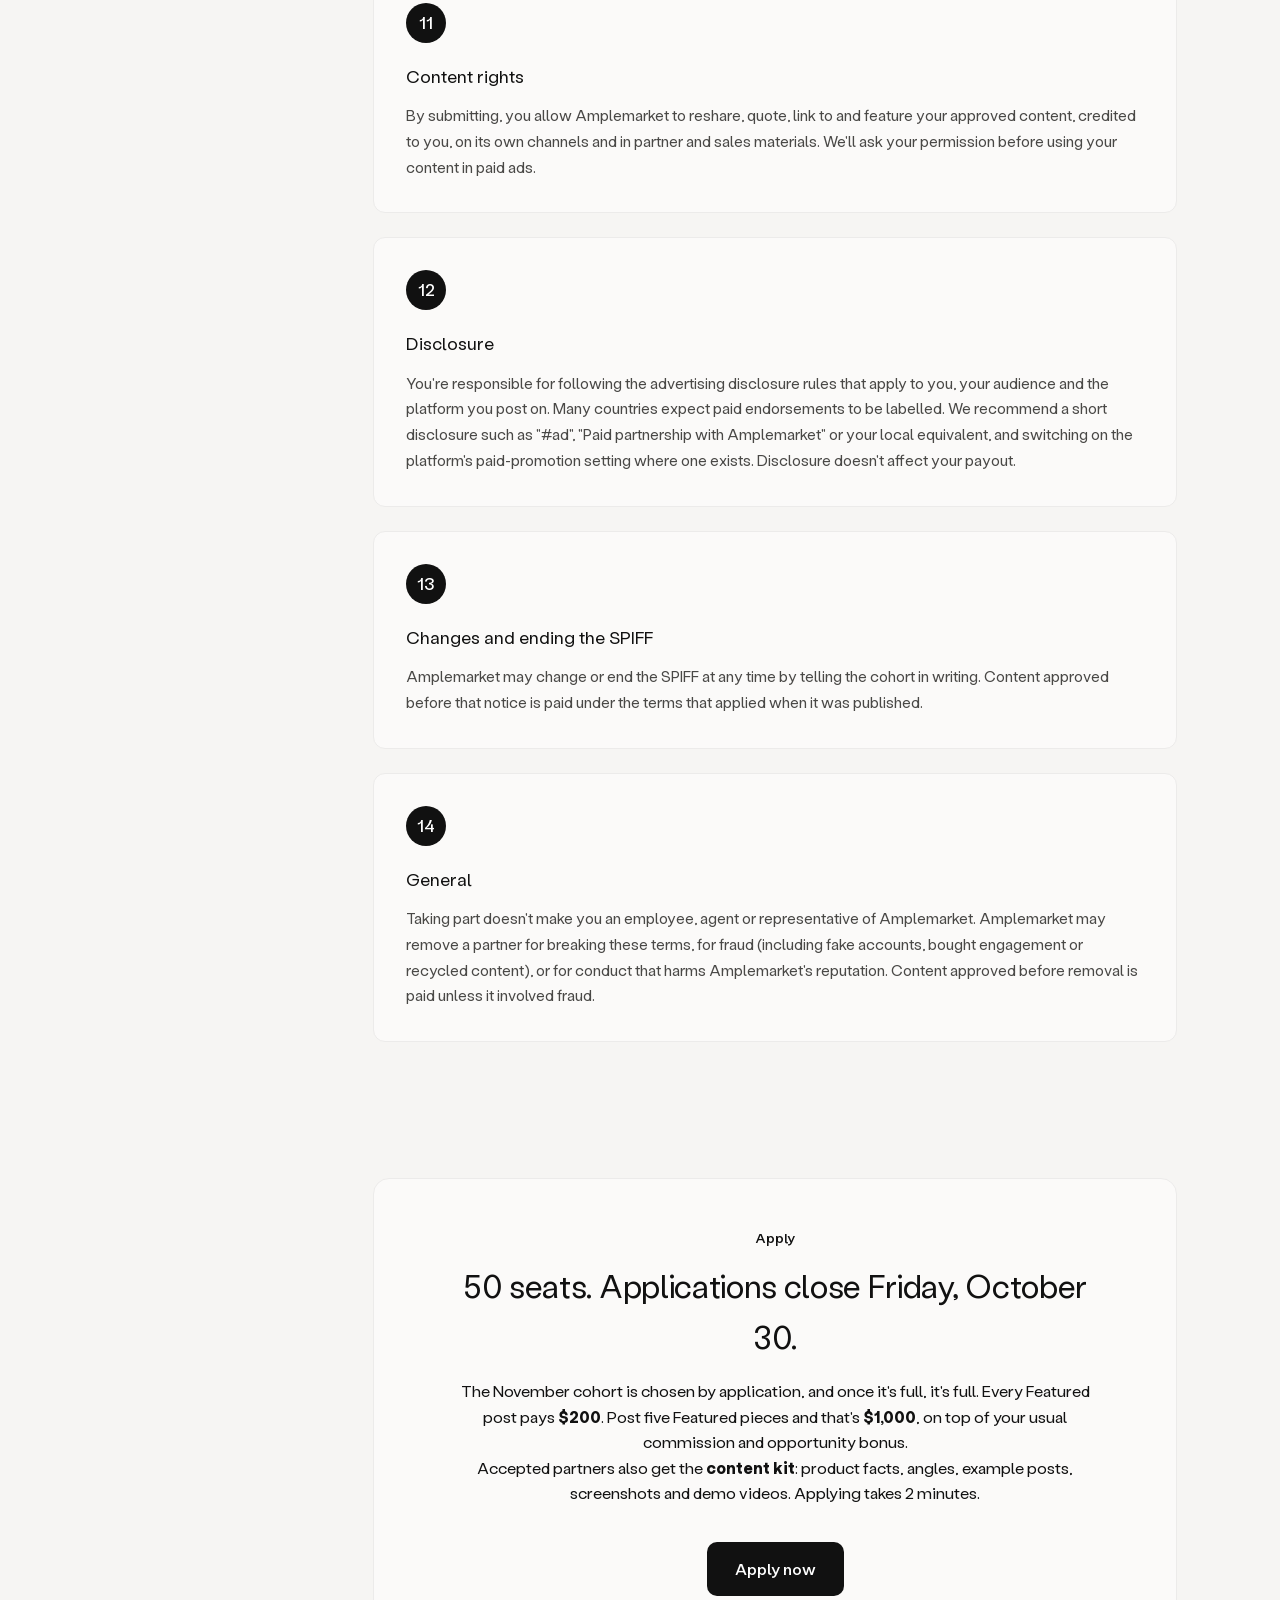
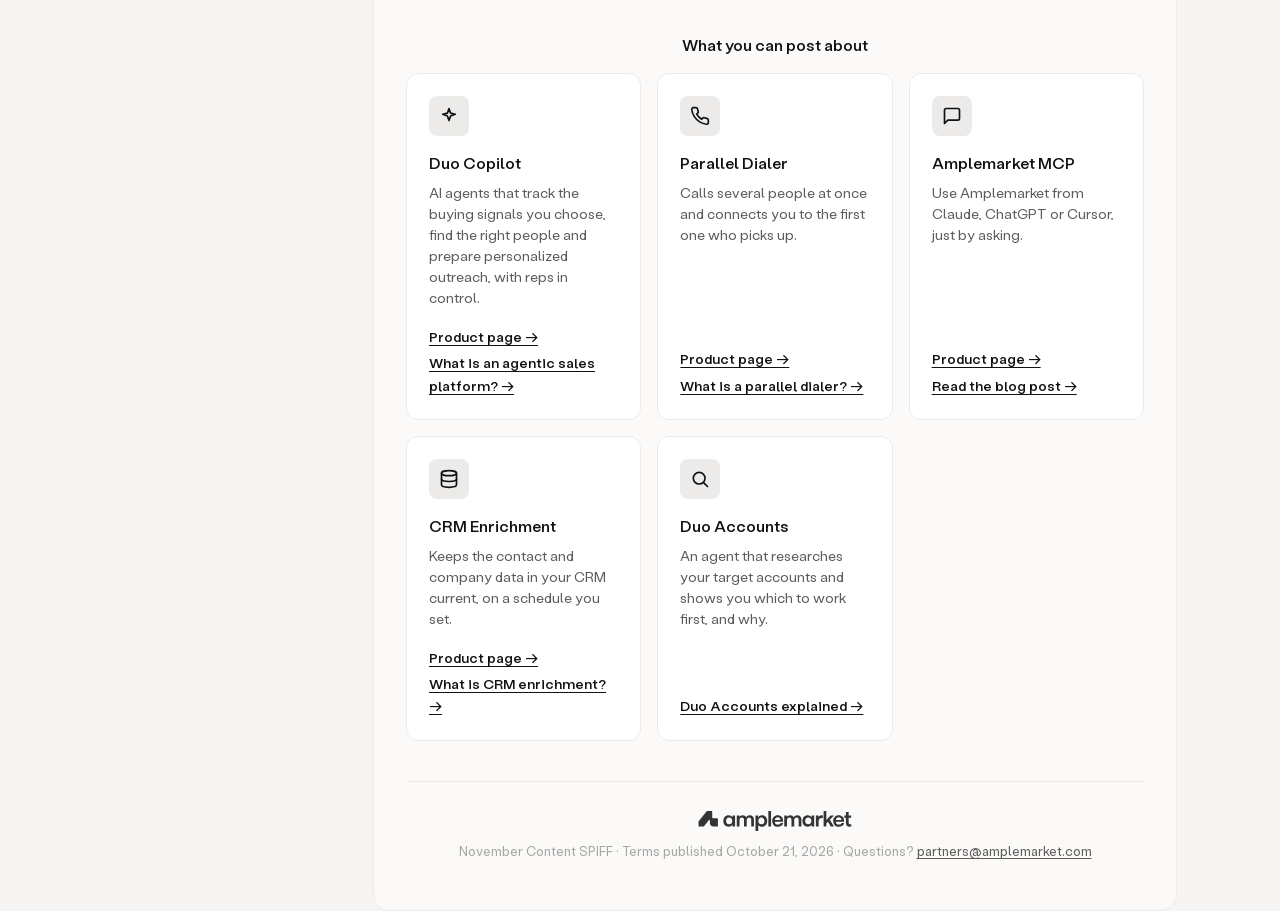
==== commit 6ccd737c: "Terms page: replace blue accent with brand monochrome palette Buttons, numbered dots, checklist icon" ====
--- a/index.html
+++ b/index.html
@@ -31,7 +31,7 @@
                     <h1>NOVEMBER CONTENT SPIFF</h1>
                     <p><strong>Get paid for posting about Amplemarket: $75 for every post that counts and $200 for every Featured piece, on top of your usual commission.</strong></p>
                     <p>You already explain outbound better than most vendors do. This November, 50 partners get paid to do it wherever their audience is: LinkedIn, X, YouTube, TikTok, or their own blog or newsletter. Posts published November 1-30, 2026.</p>
-                    <p style="margin-top:20px;"><a href="https://docs.google.com/forms/d/e/1FAIpQLSdPNeB5dNOGRBbBIIPgdiRvukiy955aVbxXAUyWPMQYVXCGZw/viewform" style="display:inline-block;background:#0170df;color:#FFFFFF;text-decoration:none;font-size:16px;font-weight:500;padding:14px 28px;border-radius:10px;">Apply by Oct 30</a></p>
+                    <p style="margin-top:20px;"><a href="https://docs.google.com/forms/d/e/1FAIpQLSdPNeB5dNOGRBbBIIPgdiRvukiy955aVbxXAUyWPMQYVXCGZw/viewform" style="display:inline-block;background:#111111;color:#FFFFFF;text-decoration:none;font-size:16px;font-weight:500;padding:14px 28px;border-radius:10px;">Apply by Oct 30</a></p>
                 </div>
             </header>
 
@@ -408,54 +408,54 @@
             <!-- Apply -->
             <section id="apply" style="background:#FBFAF9;border:1px solid #ECEBEA;border-radius:16px;margin-top:56px;padding:48px 32px;">
                 <div style="text-align:center;max-width:660px;margin:0 auto 36px;">
-                    <div style="color:#0170df;font-size:14px;font-weight:500;margin-bottom:10px;">Apply</div>
+                    <div style="color:#111111;font-size:14px;font-weight:500;margin-bottom:10px;">Apply</div>
                     <h2>50 seats. Applications close Friday, October 30.</h2>
                     <p>The November cohort is chosen by application, and once it's full, it's full. Every Featured post pays <strong>$200</strong>. Post five Featured pieces and that's <strong>$1,000</strong>, on top of your usual commission and opportunity bonus.</p>
                     <p>Accepted partners also get the <strong>content kit</strong>: product facts, angles, example posts, screenshots and demo videos. Applying takes 2 minutes.</p>
                 </div>
                 <div style="text-align:center;margin:0 0 36px;">
-                    <a href="https://docs.google.com/forms/d/e/1FAIpQLSdPNeB5dNOGRBbBIIPgdiRvukiy955aVbxXAUyWPMQYVXCGZw/viewform" style="display:inline-block;background:#0170df;color:#FFFFFF;text-decoration:none;font-size:16px;font-weight:500;padding:14px 28px;border-radius:10px;">Apply now</a>
+                    <a href="https://docs.google.com/forms/d/e/1FAIpQLSdPNeB5dNOGRBbBIIPgdiRvukiy955aVbxXAUyWPMQYVXCGZw/viewform" style="display:inline-block;background:#111111;color:#FFFFFF;text-decoration:none;font-size:16px;font-weight:500;padding:14px 28px;border-radius:10px;">Apply now</a>
                 </div>
                 <div style="color:#111111;font-size:16px;font-weight:500;margin-bottom:16px;text-align:center;">What you can post about</div>
                 <div style="display:grid;grid-template-columns:repeat(auto-fit,minmax(220px,1fr));gap:16px;">
                     <div style="background:#FFFFFF;border:1px solid #ECEBEA;border-radius:12px;padding:22px;display:flex;flex-direction:column;">
-                        <div style="width:40px;height:40px;border-radius:8px;background:#EBF3FD;display:flex;align-items:center;justify-content:center;margin-bottom:14px;"><svg width="20" height="20" viewBox="0 0 24 24" fill="none" stroke="#0170df" stroke-width="2" stroke-linecap="round" stroke-linejoin="round"><path d="M12 3l1.9 5.6L19.5 10l-5.6 1.9L12 17.5l-1.9-5.6L4.5 10l5.6-1.4z"/></svg></div>
+                        <div style="width:40px;height:40px;border-radius:8px;background:#ECEBEA;display:flex;align-items:center;justify-content:center;margin-bottom:14px;"><svg width="20" height="20" viewBox="0 0 24 24" fill="none" stroke="#111111" stroke-width="2" stroke-linecap="round" stroke-linejoin="round"><path d="M12 3l1.9 5.6L19.5 10l-5.6 1.9L12 17.5l-1.9-5.6L4.5 10l5.6-1.4z"/></svg></div>
                         <div style="color:#111111;font-size:16px;font-weight:500;margin-bottom:6px;">Duo Copilot</div>
                         <div style="color:#5E5C5A;font-size:14px;line-height:1.5;margin-bottom:14px;flex:1;">AI agents that track the buying signals you choose, find the right people and prepare personalized outreach, with reps in control.</div>
-                        <a href="https://www.amplemarket.com/duo" style="color:#0170df;font-size:14px;font-weight:500;text-decoration:none;margin-top:4px;">Product page →</a>
-                        <a href="https://www.amplemarket.com/blog/agentic-sales-platform" style="color:#0170df;font-size:14px;font-weight:500;text-decoration:none;margin-top:4px;">What is an agentic sales platform? →</a>
+                        <a href="https://www.amplemarket.com/duo" style="color:#111111;font-size:14px;font-weight:500;text-decoration:underline;text-underline-offset:3px;margin-top:4px;">Product page →</a>
+                        <a href="https://www.amplemarket.com/blog/agentic-sales-platform" style="color:#111111;font-size:14px;font-weight:500;text-decoration:underline;text-underline-offset:3px;margin-top:4px;">What is an agentic sales platform? →</a>
                     </div>
                     <div style="background:#FFFFFF;border:1px solid #ECEBEA;border-radius:12px;padding:22px;display:flex;flex-direction:column;">
-                        <div style="width:40px;height:40px;border-radius:8px;background:#EBF3FD;display:flex;align-items:center;justify-content:center;margin-bottom:14px;"><svg width="20" height="20" viewBox="0 0 24 24" fill="none" stroke="#0170df" stroke-width="2" stroke-linecap="round" stroke-linejoin="round"><path d="M22 16.9v3a2 2 0 0 1-2.2 2 19.8 19.8 0 0 1-8.6-3.1 19.5 19.5 0 0 1-6-6A19.8 19.8 0 0 1 2.1 4.2 2 2 0 0 1 4.1 2h3a2 2 0 0 1 2 1.7c.1.9.4 1.8.7 2.7a2 2 0 0 1-.5 2.1L8 9.8a16 16 0 0 0 6 6l1.3-1.3a2 2 0 0 1 2.1-.4c.9.3 1.8.6 2.7.7a2 2 0 0 1 1.7 2z"/></svg></div>
+                        <div style="width:40px;height:40px;border-radius:8px;background:#ECEBEA;display:flex;align-items:center;justify-content:center;margin-bottom:14px;"><svg width="20" height="20" viewBox="0 0 24 24" fill="none" stroke="#111111" stroke-width="2" stroke-linecap="round" stroke-linejoin="round"><path d="M22 16.9v3a2 2 0 0 1-2.2 2 19.8 19.8 0 0 1-8.6-3.1 19.5 19.5 0 0 1-6-6A19.8 19.8 0 0 1 2.1 4.2 2 2 0 0 1 4.1 2h3a2 2 0 0 1 2 1.7c.1.9.4 1.8.7 2.7a2 2 0 0 1-.5 2.1L8 9.8a16 16 0 0 0 6 6l1.3-1.3a2 2 0 0 1 2.1-.4c.9.3 1.8.6 2.7.7a2 2 0 0 1 1.7 2z"/></svg></div>
                         <div style="color:#111111;font-size:16px;font-weight:500;margin-bottom:6px;">Parallel Dialer</div>
                         <div style="color:#5E5C5A;font-size:14px;line-height:1.5;margin-bottom:14px;flex:1;">Calls several people at once and connects you to the first one who picks up.</div>
-                        <a href="https://www.amplemarket.com/dialer" style="color:#0170df;font-size:14px;font-weight:500;text-decoration:none;margin-top:4px;">Product page →</a>
-                        <a href="https://www.amplemarket.com/blog/what-is-a-parallel-dialer" style="color:#0170df;font-size:14px;font-weight:500;text-decoration:none;margin-top:4px;">What is a parallel dialer? →</a>
+                        <a href="https://www.amplemarket.com/dialer" style="color:#111111;font-size:14px;font-weight:500;text-decoration:underline;text-underline-offset:3px;margin-top:4px;">Product page →</a>
+                        <a href="https://www.amplemarket.com/blog/what-is-a-parallel-dialer" style="color:#111111;font-size:14px;font-weight:500;text-decoration:underline;text-underline-offset:3px;margin-top:4px;">What is a parallel dialer? →</a>
                     </div>
                     <div style="background:#FFFFFF;border:1px solid #ECEBEA;border-radius:12px;padding:22px;display:flex;flex-direction:column;">
-                        <div style="width:40px;height:40px;border-radius:8px;background:#EBF3FD;display:flex;align-items:center;justify-content:center;margin-bottom:14px;"><svg width="20" height="20" viewBox="0 0 24 24" fill="none" stroke="#0170df" stroke-width="2" stroke-linecap="round" stroke-linejoin="round"><path d="M21 15a2 2 0 0 1-2 2H7l-4 4V5a2 2 0 0 1 2-2h14a2 2 0 0 1 2 2z"/></svg></div>
+                        <div style="width:40px;height:40px;border-radius:8px;background:#ECEBEA;display:flex;align-items:center;justify-content:center;margin-bottom:14px;"><svg width="20" height="20" viewBox="0 0 24 24" fill="none" stroke="#111111" stroke-width="2" stroke-linecap="round" stroke-linejoin="round"><path d="M21 15a2 2 0 0 1-2 2H7l-4 4V5a2 2 0 0 1 2-2h14a2 2 0 0 1 2 2z"/></svg></div>
                         <div style="color:#111111;font-size:16px;font-weight:500;margin-bottom:6px;">Amplemarket MCP</div>
                         <div style="color:#5E5C5A;font-size:14px;line-height:1.5;margin-bottom:14px;flex:1;">Use Amplemarket from Claude, ChatGPT or Cursor, just by asking.</div>
-                        <a href="https://www.amplemarket.com/mcp" style="color:#0170df;font-size:14px;font-weight:500;text-decoration:none;margin-top:4px;">Product page →</a>
-                        <a href="https://www.amplemarket.com/blog/mcp" style="color:#0170df;font-size:14px;font-weight:500;text-decoration:none;margin-top:4px;">Read the blog post →</a>
+                        <a href="https://www.amplemarket.com/mcp" style="color:#111111;font-size:14px;font-weight:500;text-decoration:underline;text-underline-offset:3px;margin-top:4px;">Product page →</a>
+                        <a href="https://www.amplemarket.com/blog/mcp" style="color:#111111;font-size:14px;font-weight:500;text-decoration:underline;text-underline-offset:3px;margin-top:4px;">Read the blog post →</a>
                     </div>
                     <div style="background:#FFFFFF;border:1px solid #ECEBEA;border-radius:12px;padding:22px;display:flex;flex-direction:column;">
-                        <div style="width:40px;height:40px;border-radius:8px;background:#EBF3FD;display:flex;align-items:center;justify-content:center;margin-bottom:14px;"><svg width="20" height="20" viewBox="0 0 24 24" fill="none" stroke="#0170df" stroke-width="2" stroke-linecap="round" stroke-linejoin="round"><ellipse cx="12" cy="5" rx="9" ry="3"/><path d="M3 5v14c0 1.7 4 3 9 3s9-1.3 9-3V5"/><path d="M3 12c0 1.7 4 3 9 3s9-1.3 9-3"/></svg></div>
+                        <div style="width:40px;height:40px;border-radius:8px;background:#ECEBEA;display:flex;align-items:center;justify-content:center;margin-bottom:14px;"><svg width="20" height="20" viewBox="0 0 24 24" fill="none" stroke="#111111" stroke-width="2" stroke-linecap="round" stroke-linejoin="round"><ellipse cx="12" cy="5" rx="9" ry="3"/><path d="M3 5v14c0 1.7 4 3 9 3s9-1.3 9-3V5"/><path d="M3 12c0 1.7 4 3 9 3s9-1.3 9-3"/></svg></div>
                         <div style="color:#111111;font-size:16px;font-weight:500;margin-bottom:6px;">CRM Enrichment</div>
                         <div style="color:#5E5C5A;font-size:14px;line-height:1.5;margin-bottom:14px;flex:1;">Keeps the contact and company data in your CRM current, on a schedule you set.</div>
-                        <a href="https://www.amplemarket.com/crm-enrichment" style="color:#0170df;font-size:14px;font-weight:500;text-decoration:none;margin-top:4px;">Product page →</a>
-                        <a href="https://www.amplemarket.com/blog/what-is-crm-enrichment" style="color:#0170df;font-size:14px;font-weight:500;text-decoration:none;margin-top:4px;">What is CRM enrichment? →</a>
+                        <a href="https://www.amplemarket.com/crm-enrichment" style="color:#111111;font-size:14px;font-weight:500;text-decoration:underline;text-underline-offset:3px;margin-top:4px;">Product page →</a>
+                        <a href="https://www.amplemarket.com/blog/what-is-crm-enrichment" style="color:#111111;font-size:14px;font-weight:500;text-decoration:underline;text-underline-offset:3px;margin-top:4px;">What is CRM enrichment? →</a>
                     </div>
                     <div style="background:#FFFFFF;border:1px solid #ECEBEA;border-radius:12px;padding:22px;display:flex;flex-direction:column;">
-                        <div style="width:40px;height:40px;border-radius:8px;background:#EBF3FD;display:flex;align-items:center;justify-content:center;margin-bottom:14px;"><svg width="20" height="20" viewBox="0 0 24 24" fill="none" stroke="#0170df" stroke-width="2" stroke-linecap="round" stroke-linejoin="round"><circle cx="11" cy="11" r="7"/><line x1="21" y1="21" x2="16.65" y2="16.65"/></svg></div>
+                        <div style="width:40px;height:40px;border-radius:8px;background:#ECEBEA;display:flex;align-items:center;justify-content:center;margin-bottom:14px;"><svg width="20" height="20" viewBox="0 0 24 24" fill="none" stroke="#111111" stroke-width="2" stroke-linecap="round" stroke-linejoin="round"><circle cx="11" cy="11" r="7"/><line x1="21" y1="21" x2="16.65" y2="16.65"/></svg></div>
                         <div style="color:#111111;font-size:16px;font-weight:500;margin-bottom:6px;">Duo Accounts</div>
                         <div style="color:#5E5C5A;font-size:14px;line-height:1.5;margin-bottom:14px;flex:1;">An agent that researches your target accounts and shows you which to work first, and why.</div>
-                        <a href="https://www.amplemarket.com/blog/what-is-an-account-research-agent" style="color:#0170df;font-size:14px;font-weight:500;text-decoration:none;margin-top:4px;">Duo Accounts explained →</a>
+                        <a href="https://www.amplemarket.com/blog/what-is-an-account-research-agent" style="color:#111111;font-size:14px;font-weight:500;text-decoration:underline;text-underline-offset:3px;margin-top:4px;">Duo Accounts explained →</a>
                     </div>
                 </div>
                 <div style="border-top:1px solid #ECEBEA;margin-top:40px;padding-top:24px;text-align:center;">
                     <img src="images/am-logo.svg" alt="Amplemarket" style="height:20px;width:auto;vertical-align:middle;opacity:0.85;">
-                    <p style="color:#A7A6A4;font-size:13px;margin:10px 0 0;">November Content SPIFF &middot; Terms published October 21, 2026 &middot; Questions? <a href="mailto:partners@amplemarket.com" style="color:#0170df;text-decoration:none;">partners@amplemarket.com</a></p>
+                    <p style="color:#A7A6A4;font-size:13px;margin:10px 0 0;">November Content SPIFF &middot; Terms published October 21, 2026 &middot; Questions? <a href="mailto:partners@amplemarket.com" style="color:#5E5C5A;text-decoration:underline;text-underline-offset:2px;">partners@amplemarket.com</a></p>
                 </div>
             </section>
         </main>
--- a/styles.css
+++ b/styles.css
@@ -204,7 +204,7 @@
     width: 2.5rem;
     height: 2.5rem;
     border-radius: 50%;
-    background-color: #0170df;
+    background-color: #111111;
     color: #FFFFFF;
     display: flex;
     align-items: center;
@@ -228,7 +228,7 @@
 }
 
 .foundation-card strong {
-    color: #0170df;
+    color: #111111;
     font-variation-settings: "wght" 400;
 }
 
@@ -288,7 +288,7 @@
     width: 1.6rem;
     height: 1.6rem;
     border-radius: 50%;
-    background-color: #0170df;
+    background-color: #111111;
     color: #FFFFFF;
     font-size: 0.75rem;
     font-variation-settings: "wght" 400;
@@ -323,8 +323,8 @@
 .meta-tag {
     display: inline-block;
     padding: 0.35rem 0.75rem;
-    background-color: #EBF3FD;
-    color: #0170df;
+    background-color: #ECEBEA;
+    color: #111111;
     font-size: 0.75rem;
     font-variation-settings: "wght" 500;
     border-radius: 6px;
@@ -456,14 +456,14 @@
 }
 
 .copy-button--copied {
-    background-color: #16a34a;
-    border-color: #16a34a;
+    background-color: #111111;
+    border-color: #111111;
     color: #FFFFFF;
 }
 
 .copy-button--copied:hover {
-    background-color: #15803d;
-    border-color: #15803d;
+    background-color: #3B3A39;
+    border-color: #3B3A39;
     color: #FFFFFF;
 }
 
@@ -472,9 +472,9 @@
     display: inline-block;
     padding: 0rem 0.2rem;
     margin-left: 0.15rem;
-    background-color: #f2f8fd;
-    border: 1px solid #cce2f9;
-    color: #0170df;
+    background-color: #F6F5F3;
+    border: 1px solid #DCDBDA;
+    color: #111111;
     border-radius: 0.5rem;
     font-variation-settings: "wght" 450;
     font-size: 0.9em;
@@ -510,7 +510,7 @@
     flex-shrink: 0;
     width: 40px;
     height: 40px;
-    background-color: #0170df;
+    background-color: #111111;
     border-radius: 8px;
     display: flex;
     align-items: center;
@@ -540,14 +540,14 @@
     right: 2rem;
     width: 50px;
     height: 50px;
-    background-color: #0170df;
+    background-color: #111111;
     border: none;
     border-radius: 50%;
     color: white;
     font-size: 1.5rem;
     cursor: pointer;
     z-index: 100;
-    box-shadow: 0 4px 12px rgba(232, 64, 13, 0.3);
+    box-shadow: 0 4px 12px rgba(17, 17, 17, 0.2);
     transition: all 0.3s ease;
 }
 
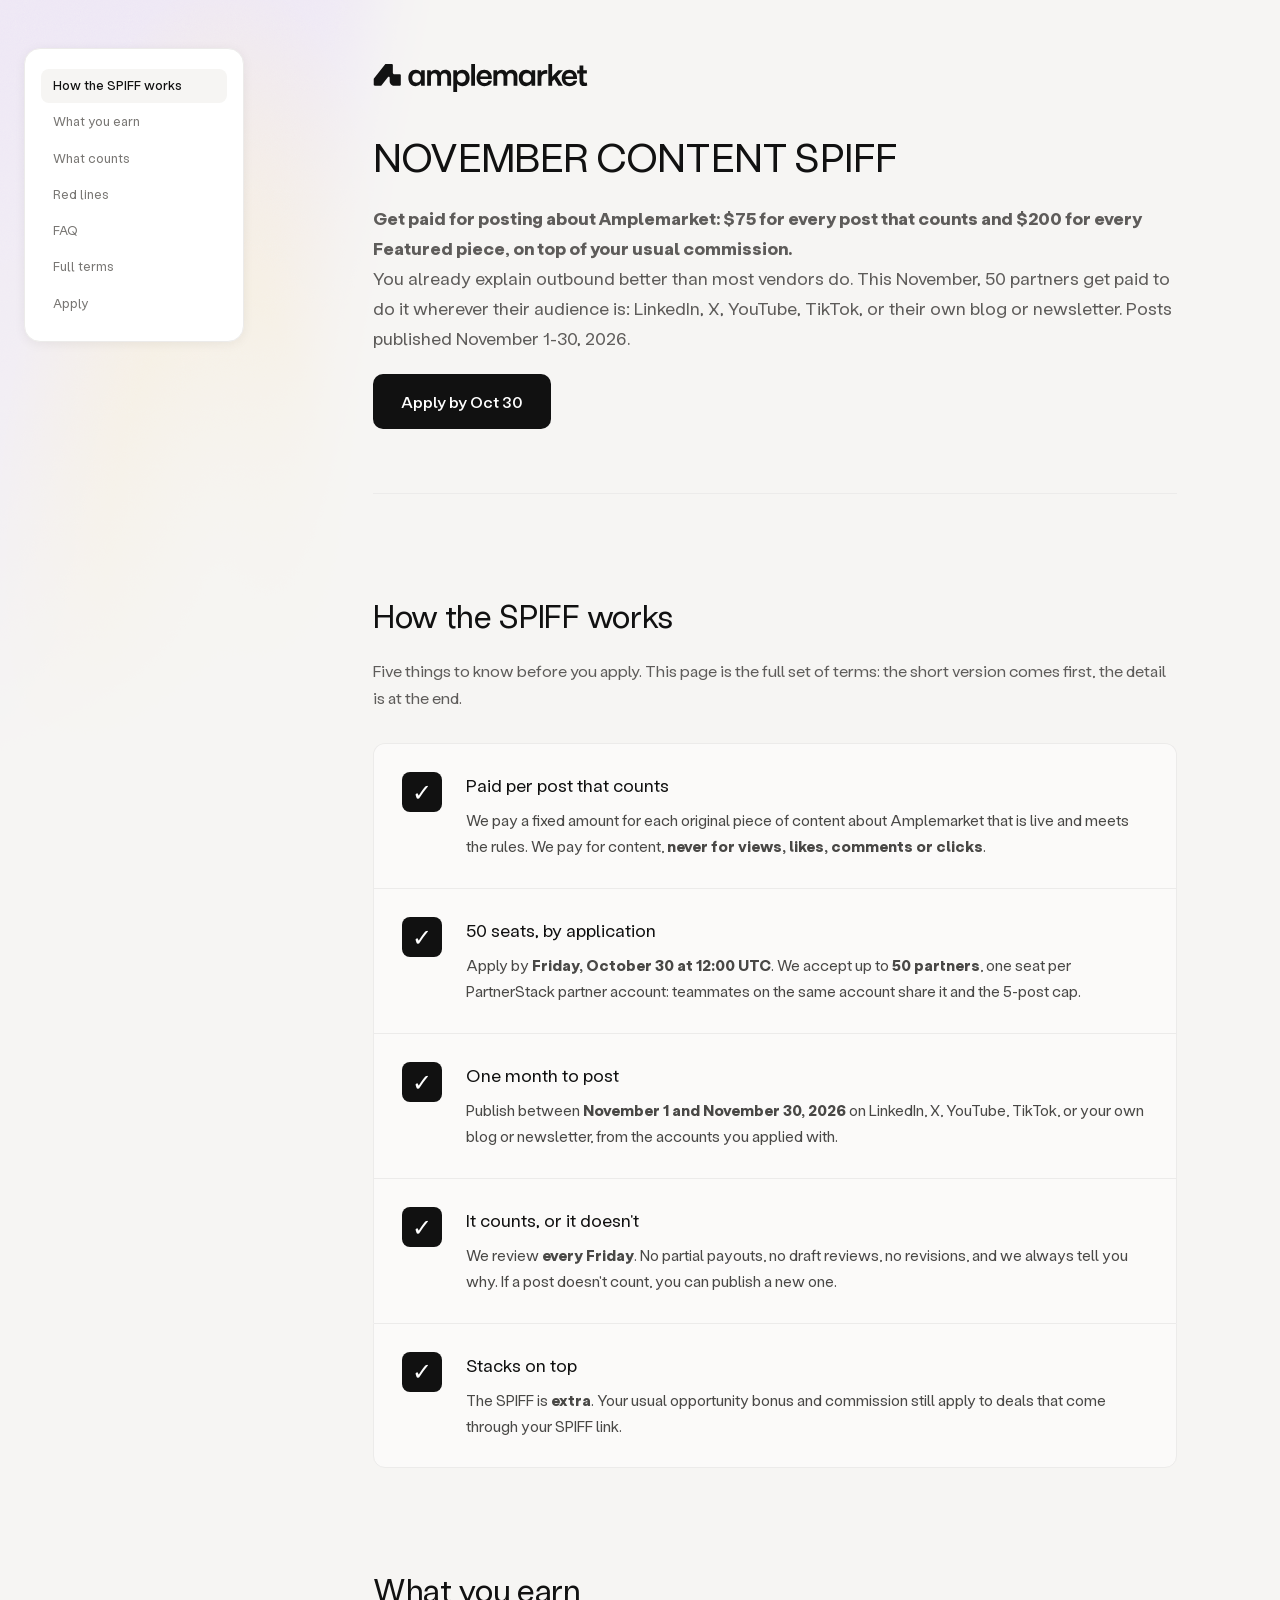
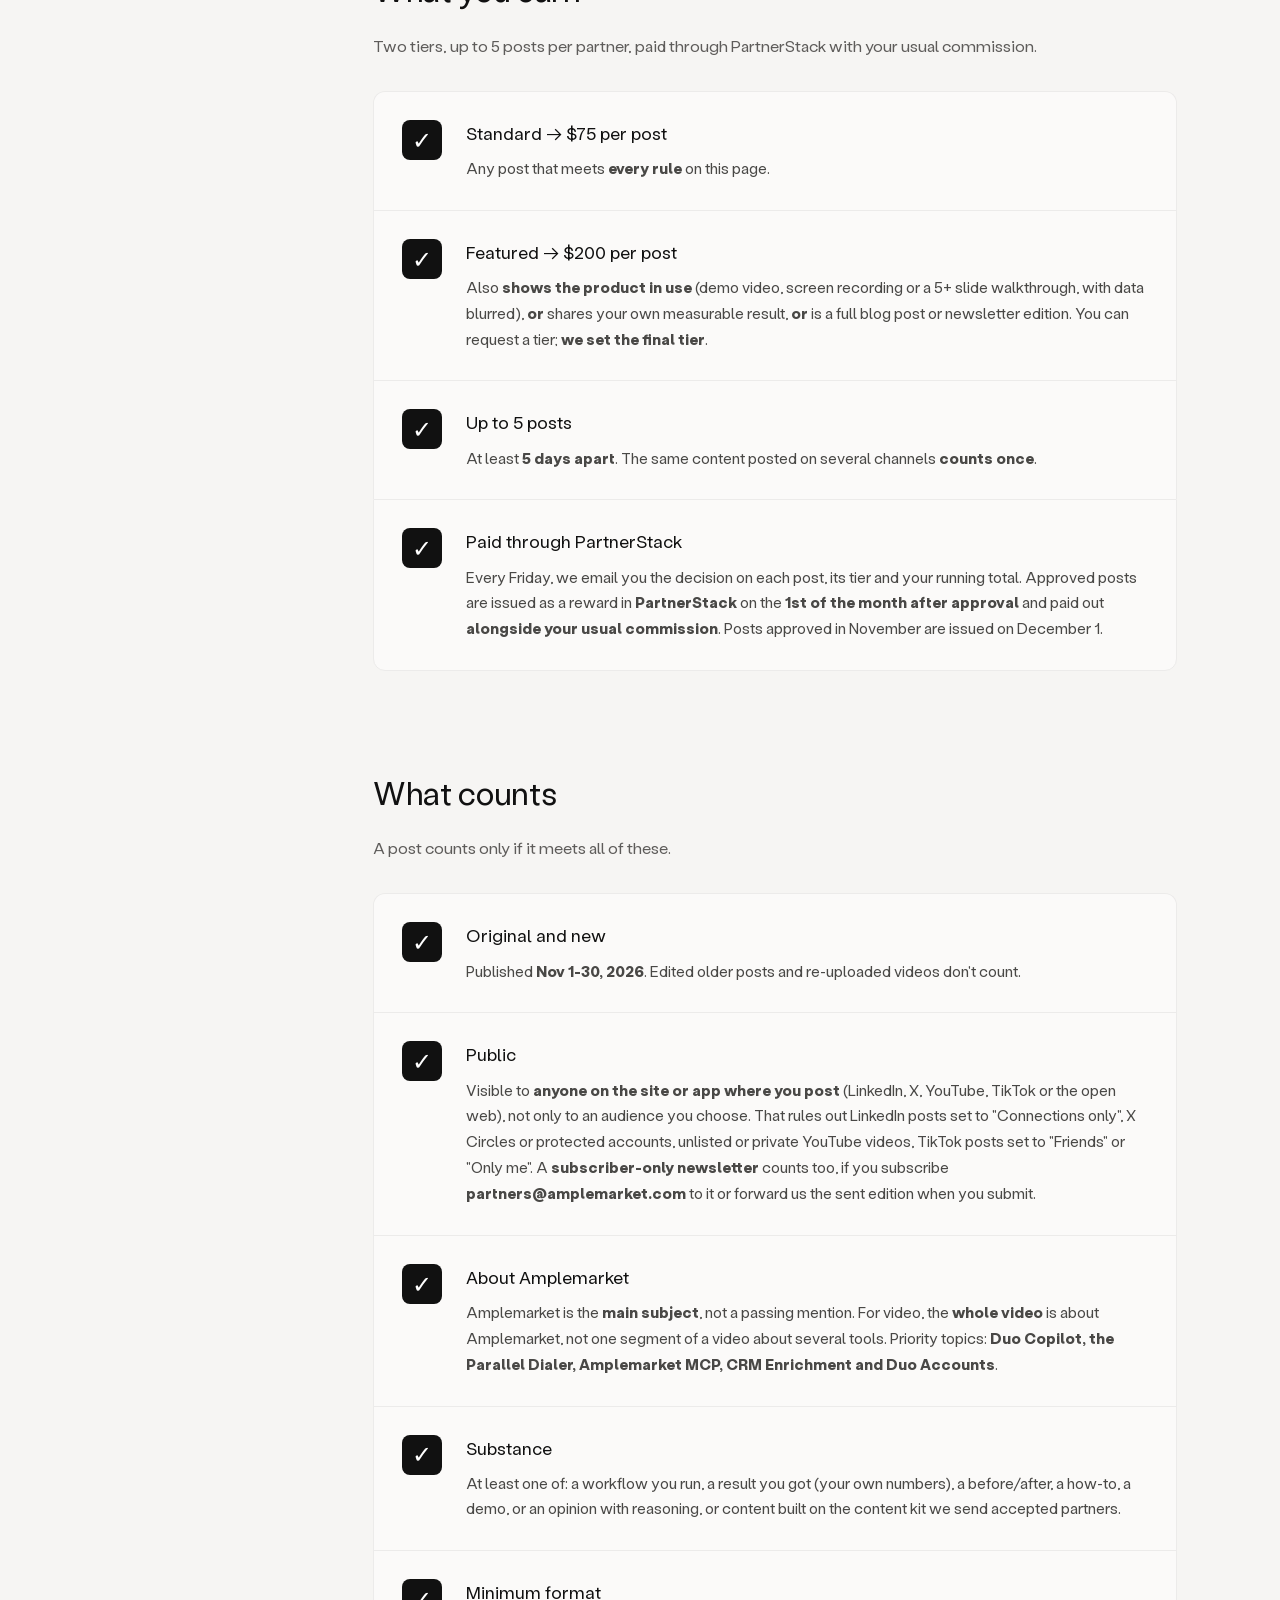
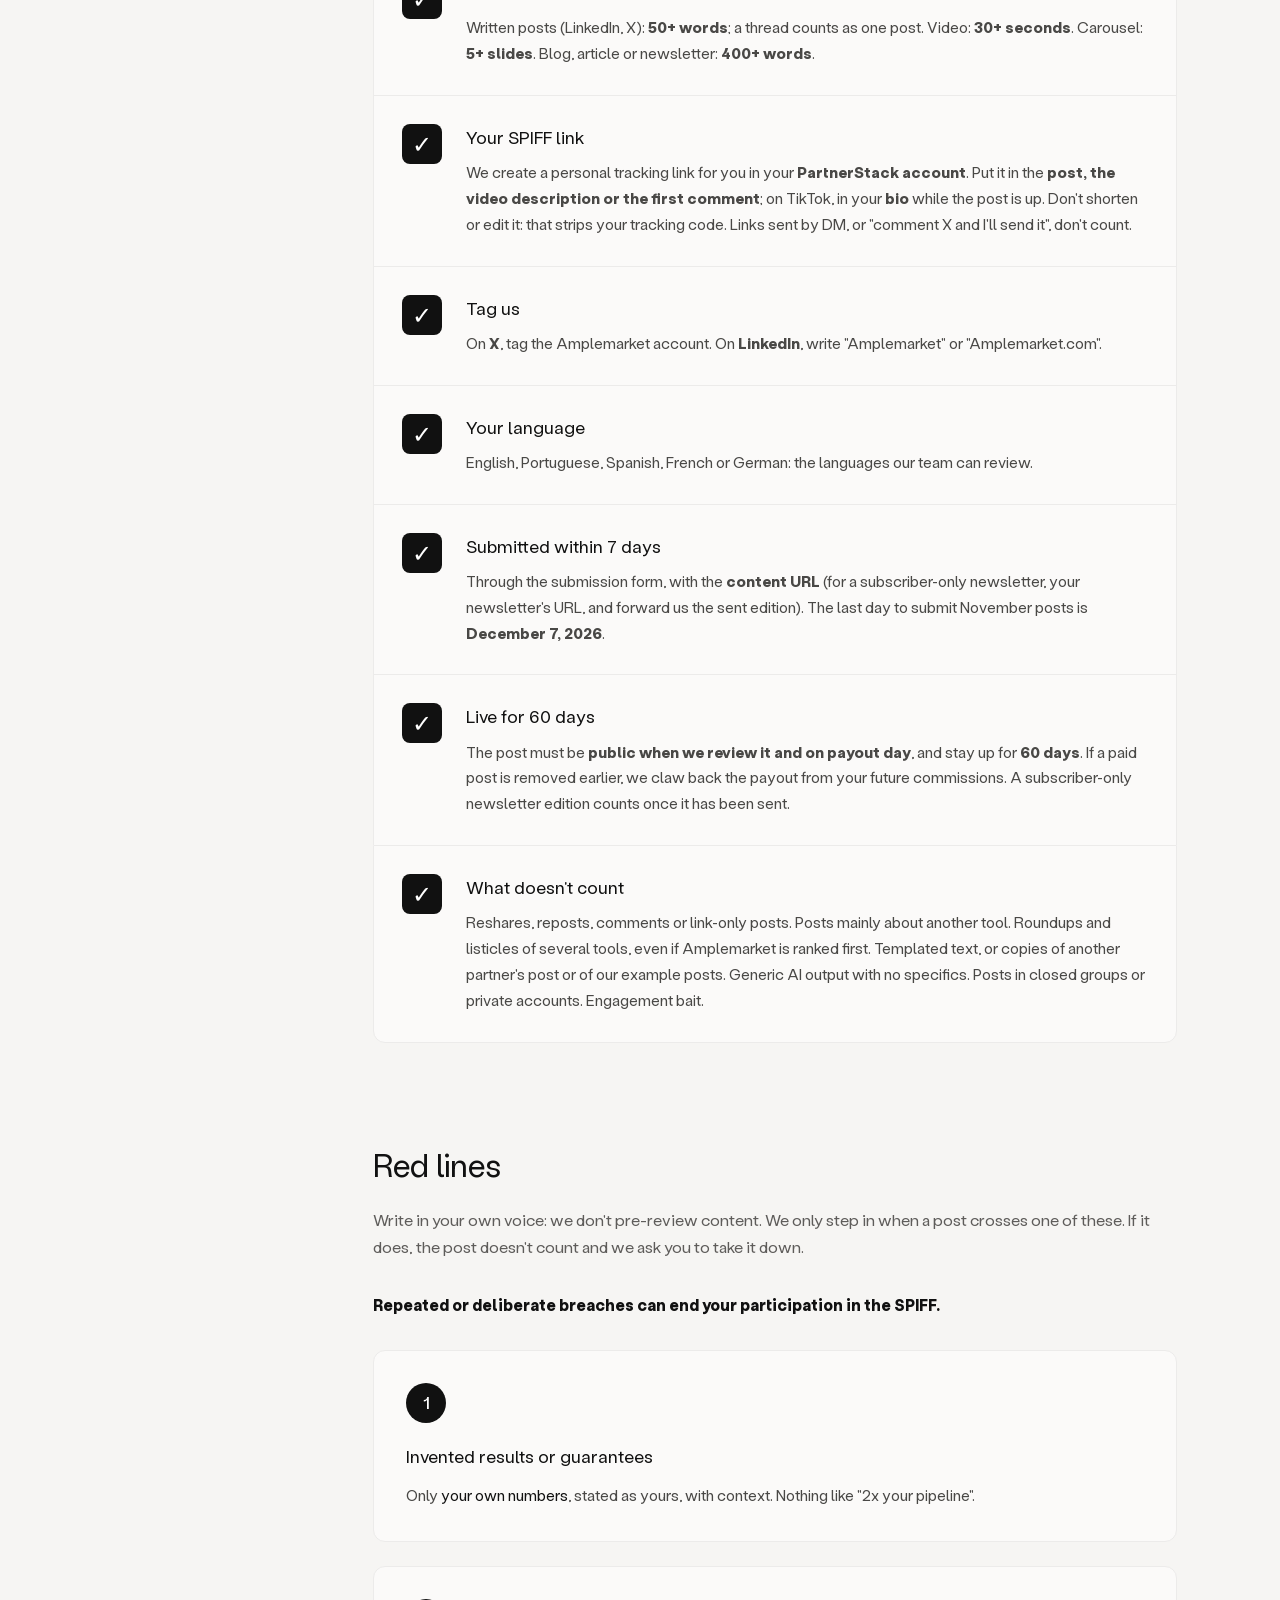
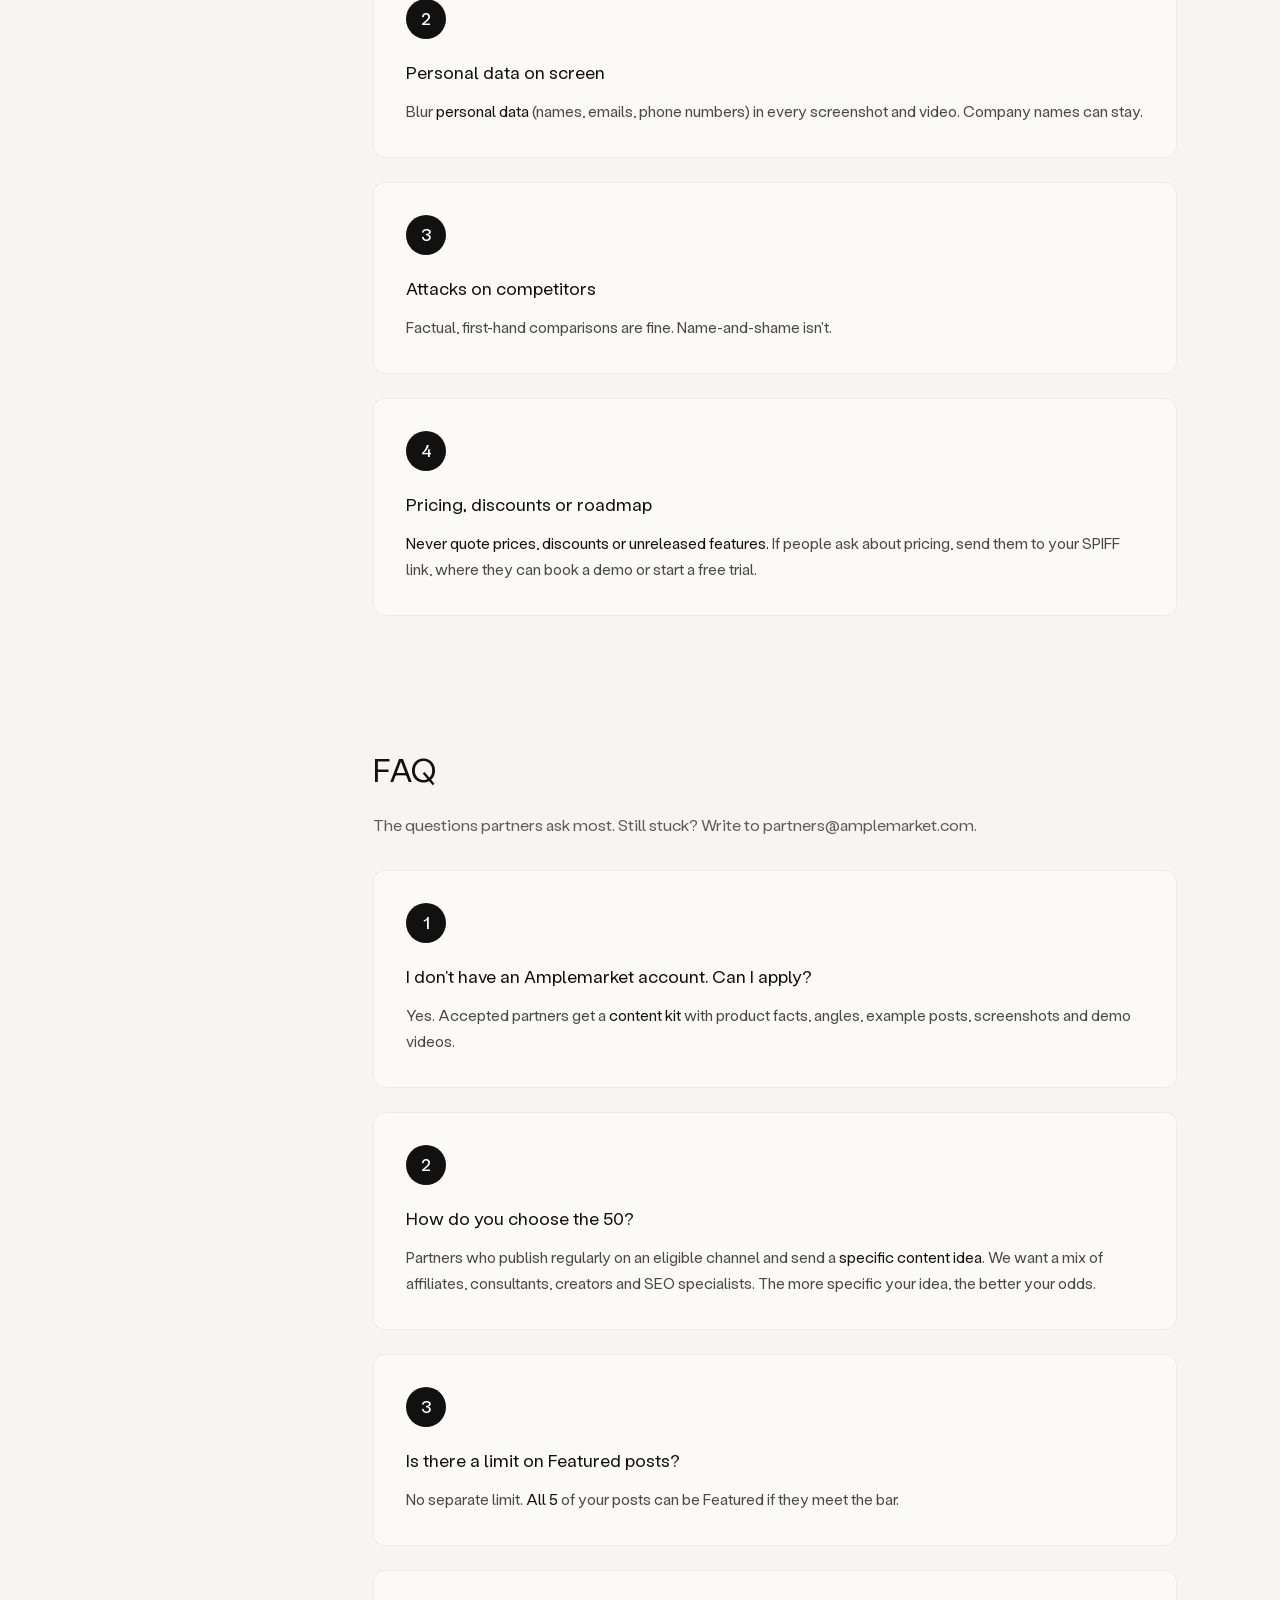
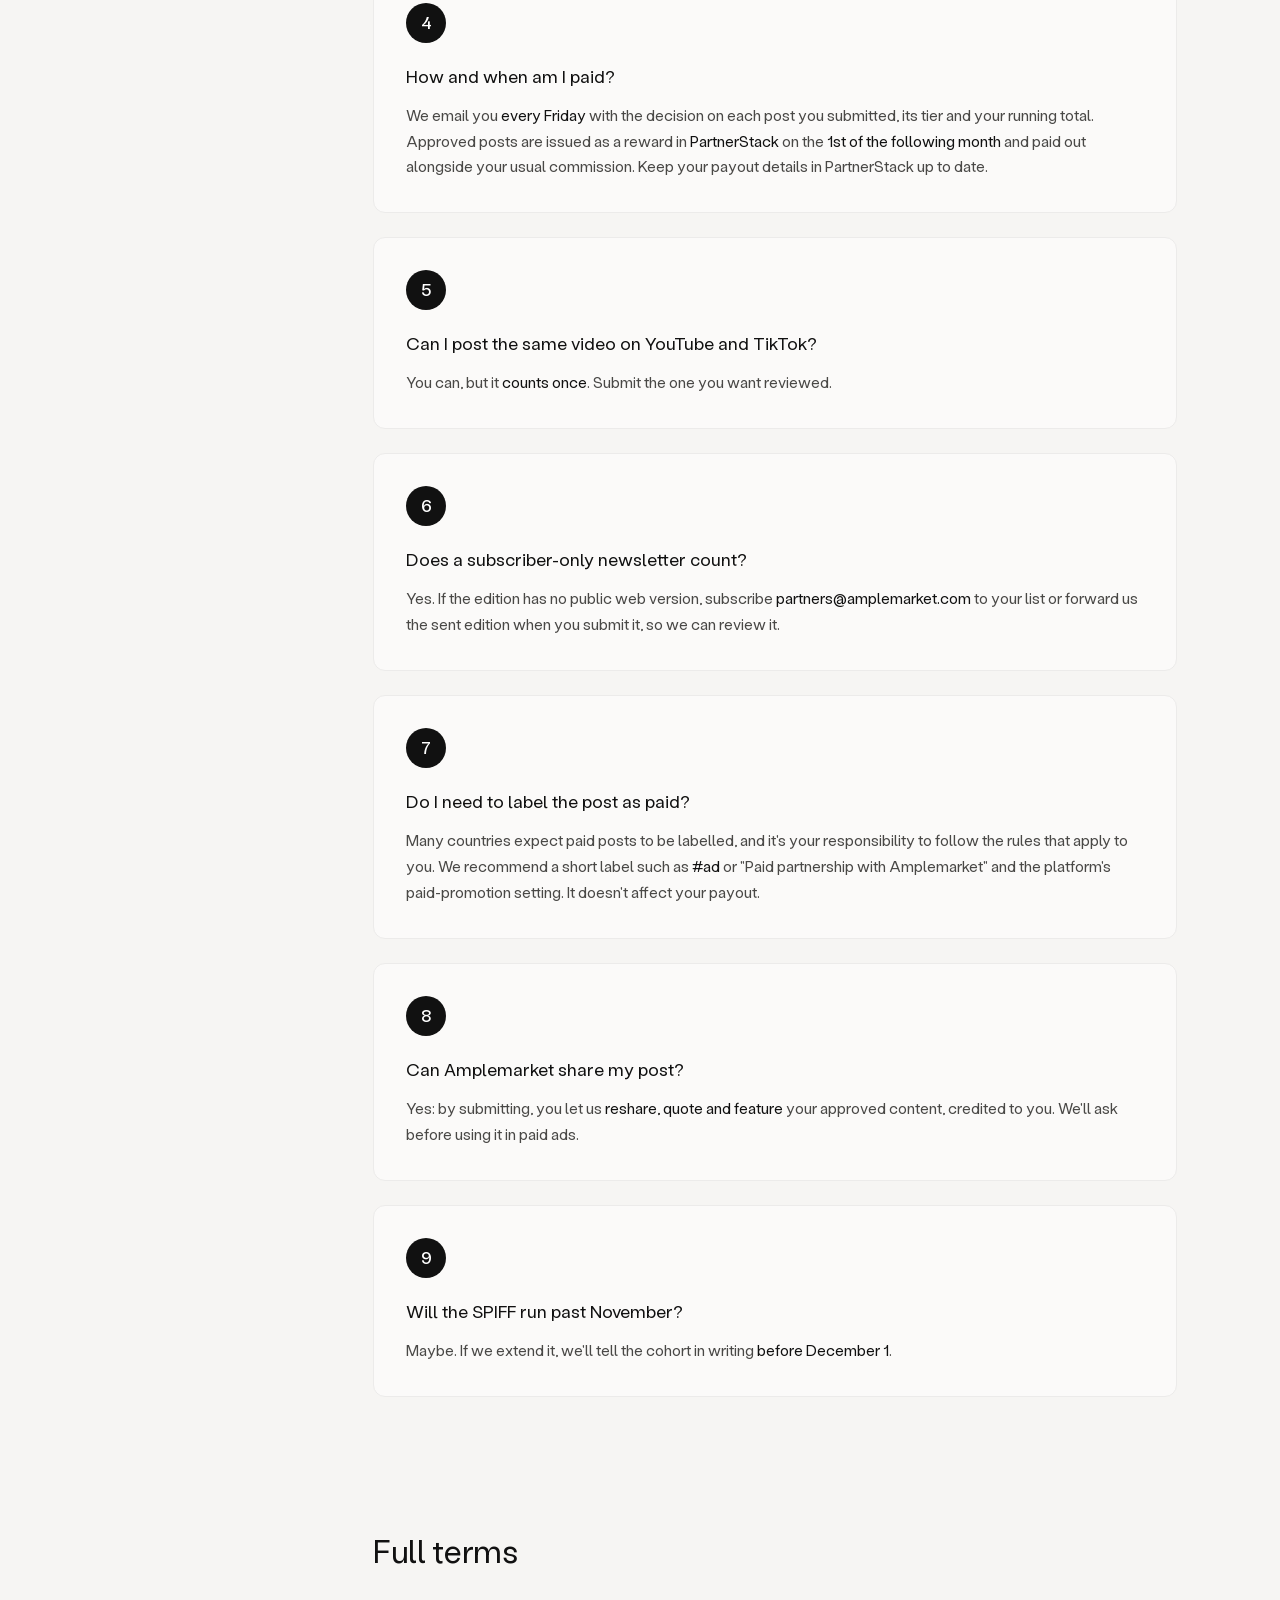
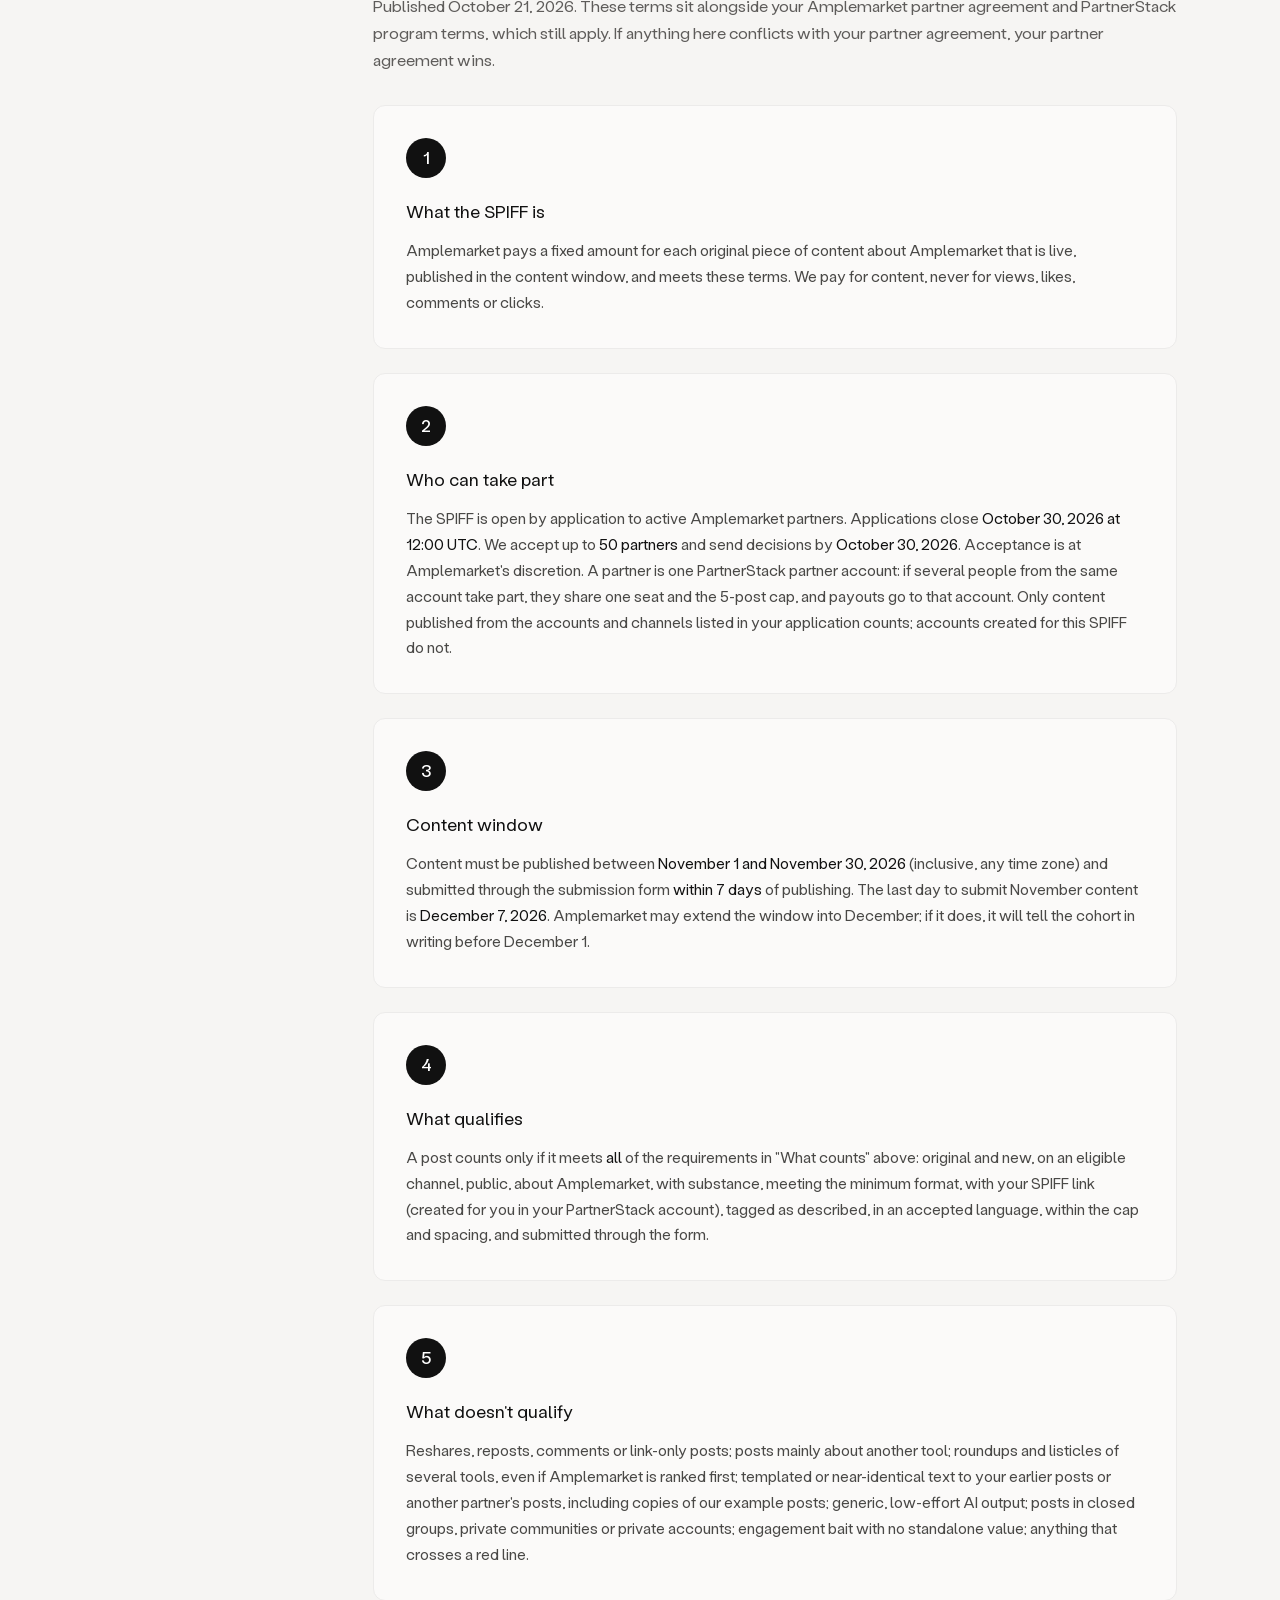
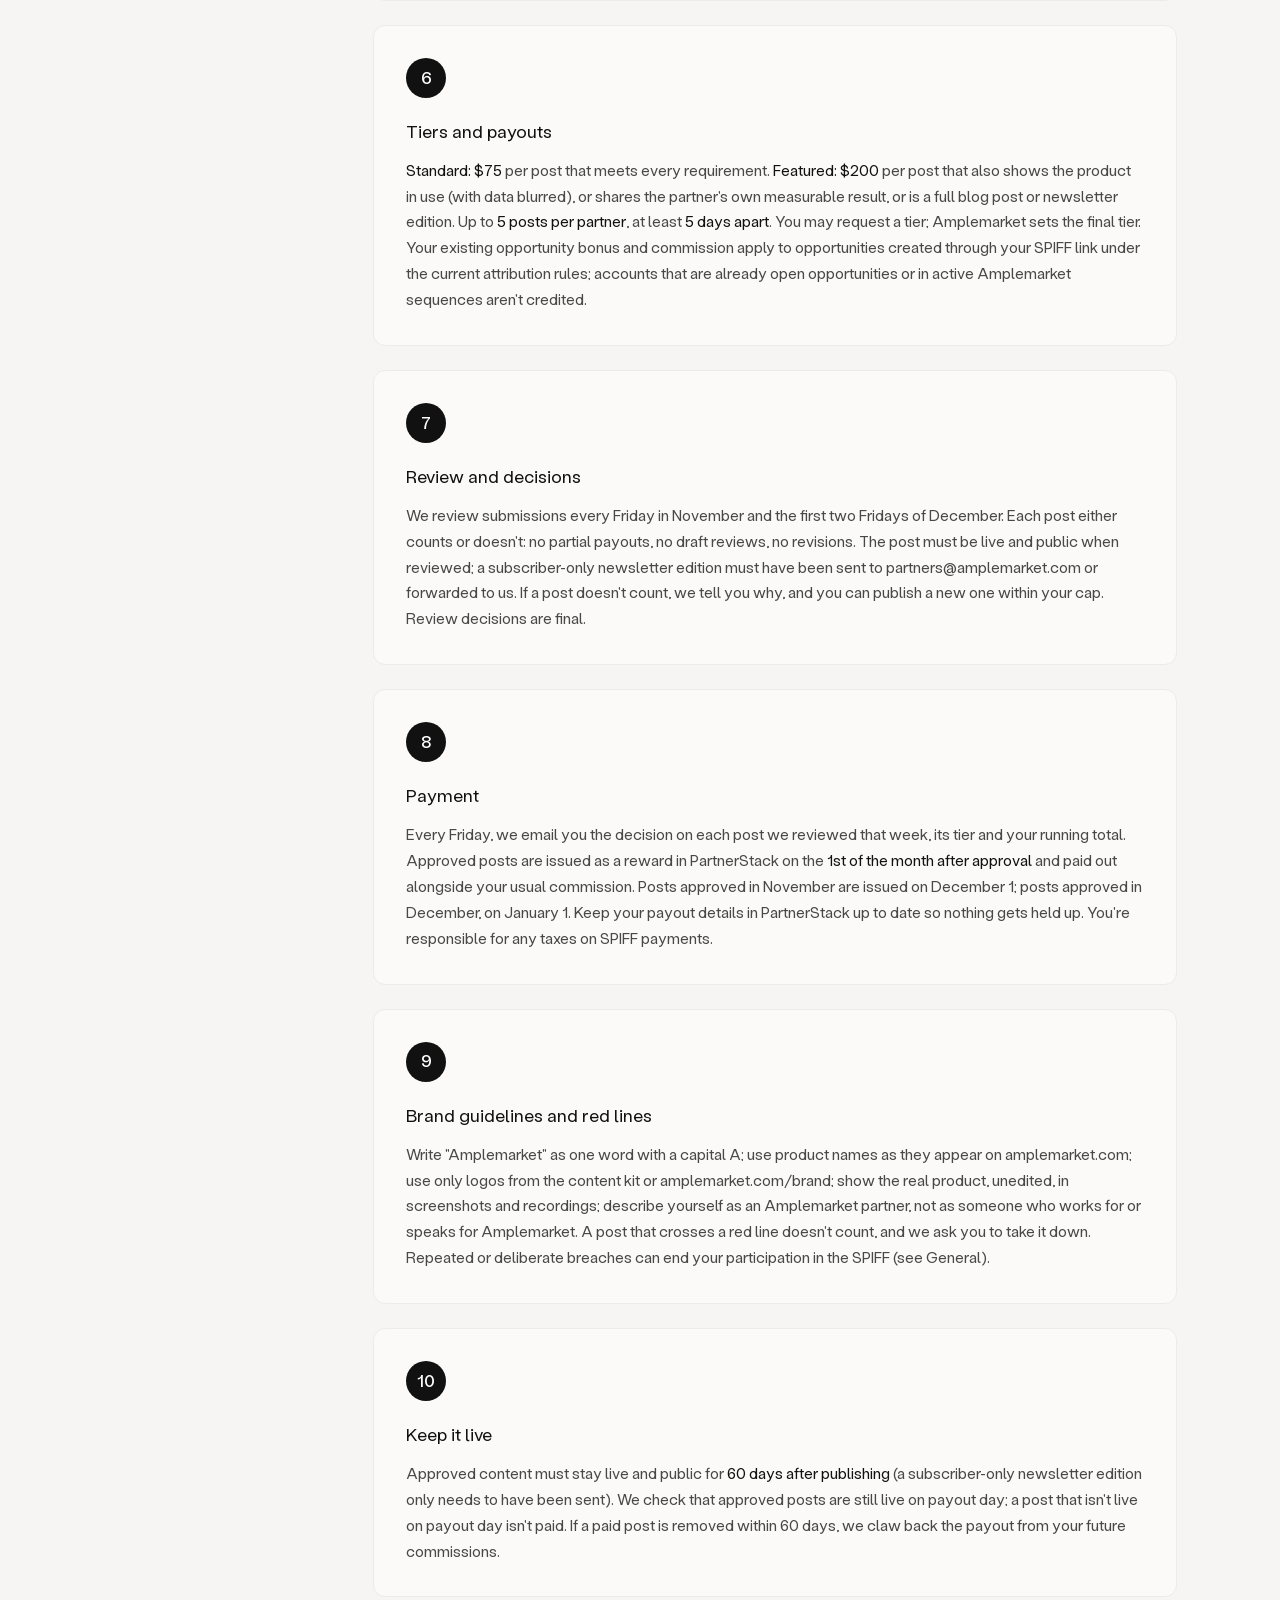
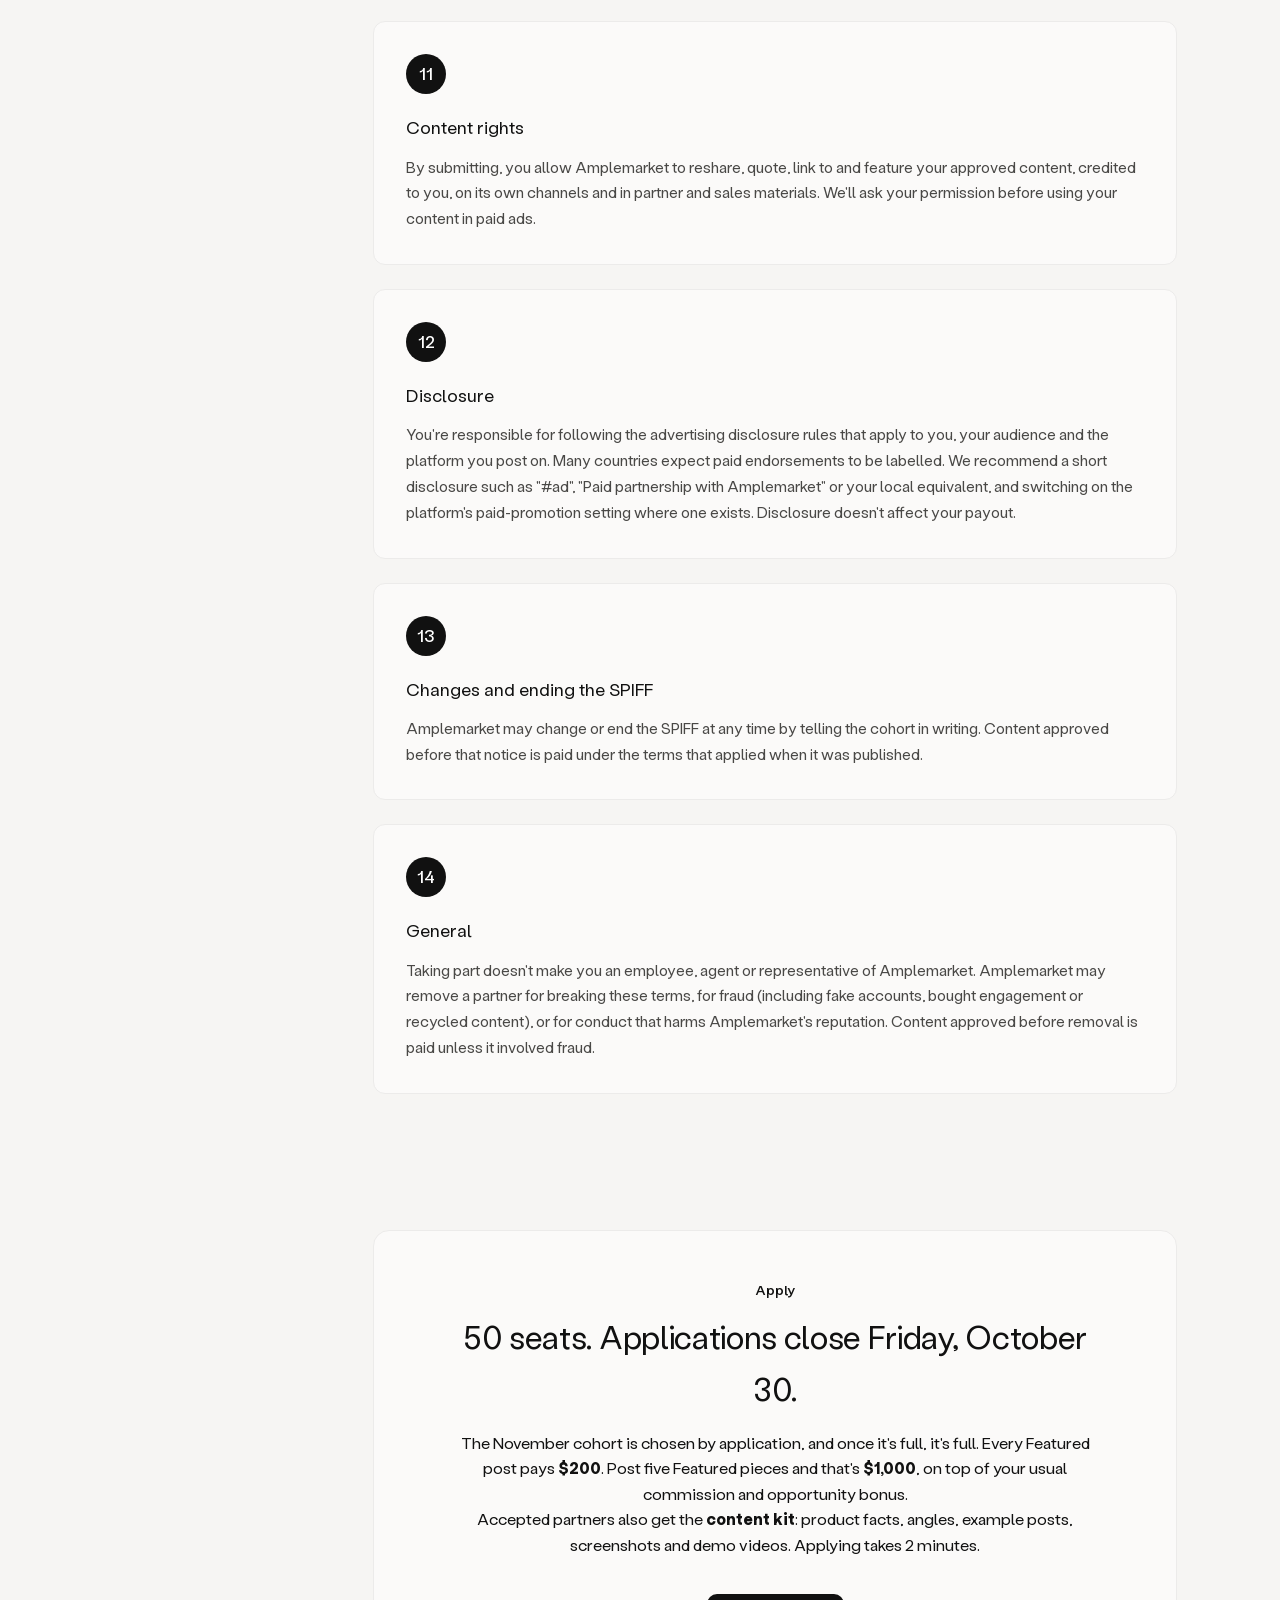
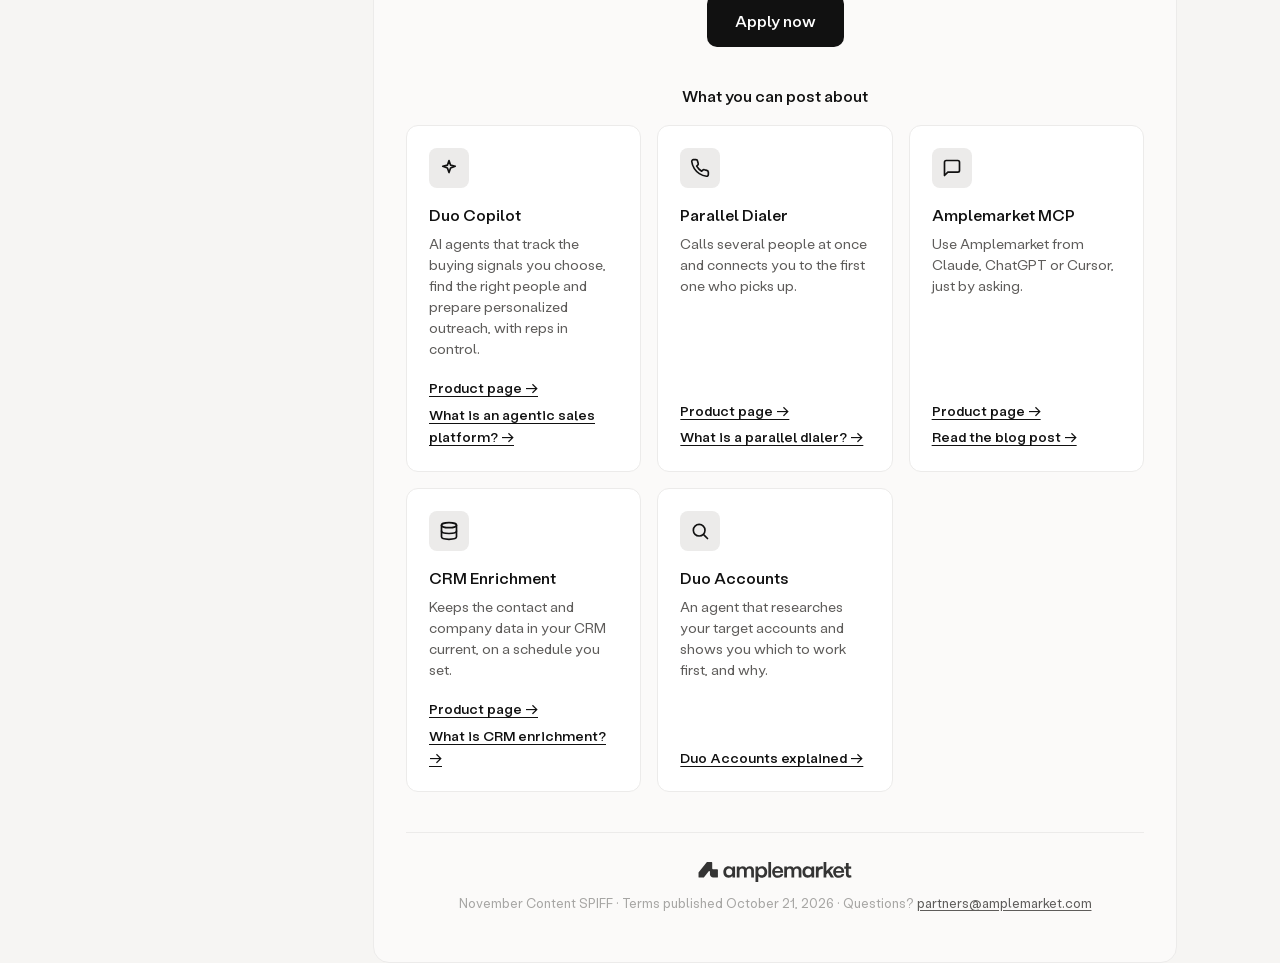
==== commit da6cc0a3: "Terms page: content URL, personal-data red line, one seat per account Co-Authored-By: Claude Opus 5." ====
--- a/index.html
+++ b/index.html
@@ -53,7 +53,7 @@
                         <div class="checklist-icon">✓</div>
                         <div class="checklist-content">
                             <h3>50 seats, by application</h3>
-                            <p>Apply by <strong>Friday, October 30 at 12:00 UTC</strong>. We accept up to <strong>50 partners</strong>.</p>
+                            <p>Apply by <strong>Friday, October 30 at 12:00 UTC</strong>. We accept up to <strong>50 partners</strong>, one seat per PartnerStack partner account: teammates on the same account share it and the 5-post cap.</p>
                         </div>
                     </div>
 
@@ -197,7 +197,7 @@
                         <div class="checklist-icon">✓</div>
                         <div class="checklist-content">
                             <h3>Submitted within 7 days</h3>
-                            <p>Through the submission form, with the <strong>post URL</strong> (for a subscriber-only newsletter, your newsletter&#x27;s URL, and forward us the sent edition). The last day to submit November posts is <strong>December 7, 2026</strong>.</p>
+                            <p>Through the submission form, with the <strong>content URL</strong> (for a subscriber-only newsletter, your newsletter&#x27;s URL, and forward us the sent edition). The last day to submit November posts is <strong>December 7, 2026</strong>.</p>
                         </div>
                     </div>
 
@@ -234,8 +234,8 @@
 
                     <article class="foundation-card">
                         <div class="card-number">2</div>
-                        <h3>Prospect or customer data on screen</h3>
-                        <p>Blur <strong>names, emails, phone numbers and companies</strong> in every screenshot and video.</p>
+                        <h3>Personal data on screen</h3>
+                        <p>Blur <strong>personal data</strong> (names, emails, phone numbers) in every screenshot and video. Company names can stay.</p>
                     </article>
 
                     <article class="foundation-card">
@@ -371,7 +371,7 @@
                     <article class="foundation-card">
                         <div class="card-number">9</div>
                         <h3>Brand guidelines and red lines</h3>
-                        <p>Write &quot;Amplemarket&quot; as one word with a capital A; use product names as they appear on amplemarket.com; use only logos and screenshots from the content kit we send you; describe yourself as an Amplemarket partner, not as someone who works for or speaks for Amplemarket. A post that crosses a red line doesn&#x27;t count, and we ask you to take it down. Repeated or deliberate breaches can end your participation in the SPIFF (see General).</p>
+                        <p>Write &quot;Amplemarket&quot; as one word with a capital A; use product names as they appear on amplemarket.com; use only logos from the content kit or amplemarket.com/brand; show the real product, unedited, in screenshots and recordings; describe yourself as an Amplemarket partner, not as someone who works for or speaks for Amplemarket. A post that crosses a red line doesn&#x27;t count, and we ask you to take it down. Repeated or deliberate breaches can end your participation in the SPIFF (see General).</p>
                     </article>
 
                     <article class="foundation-card">
